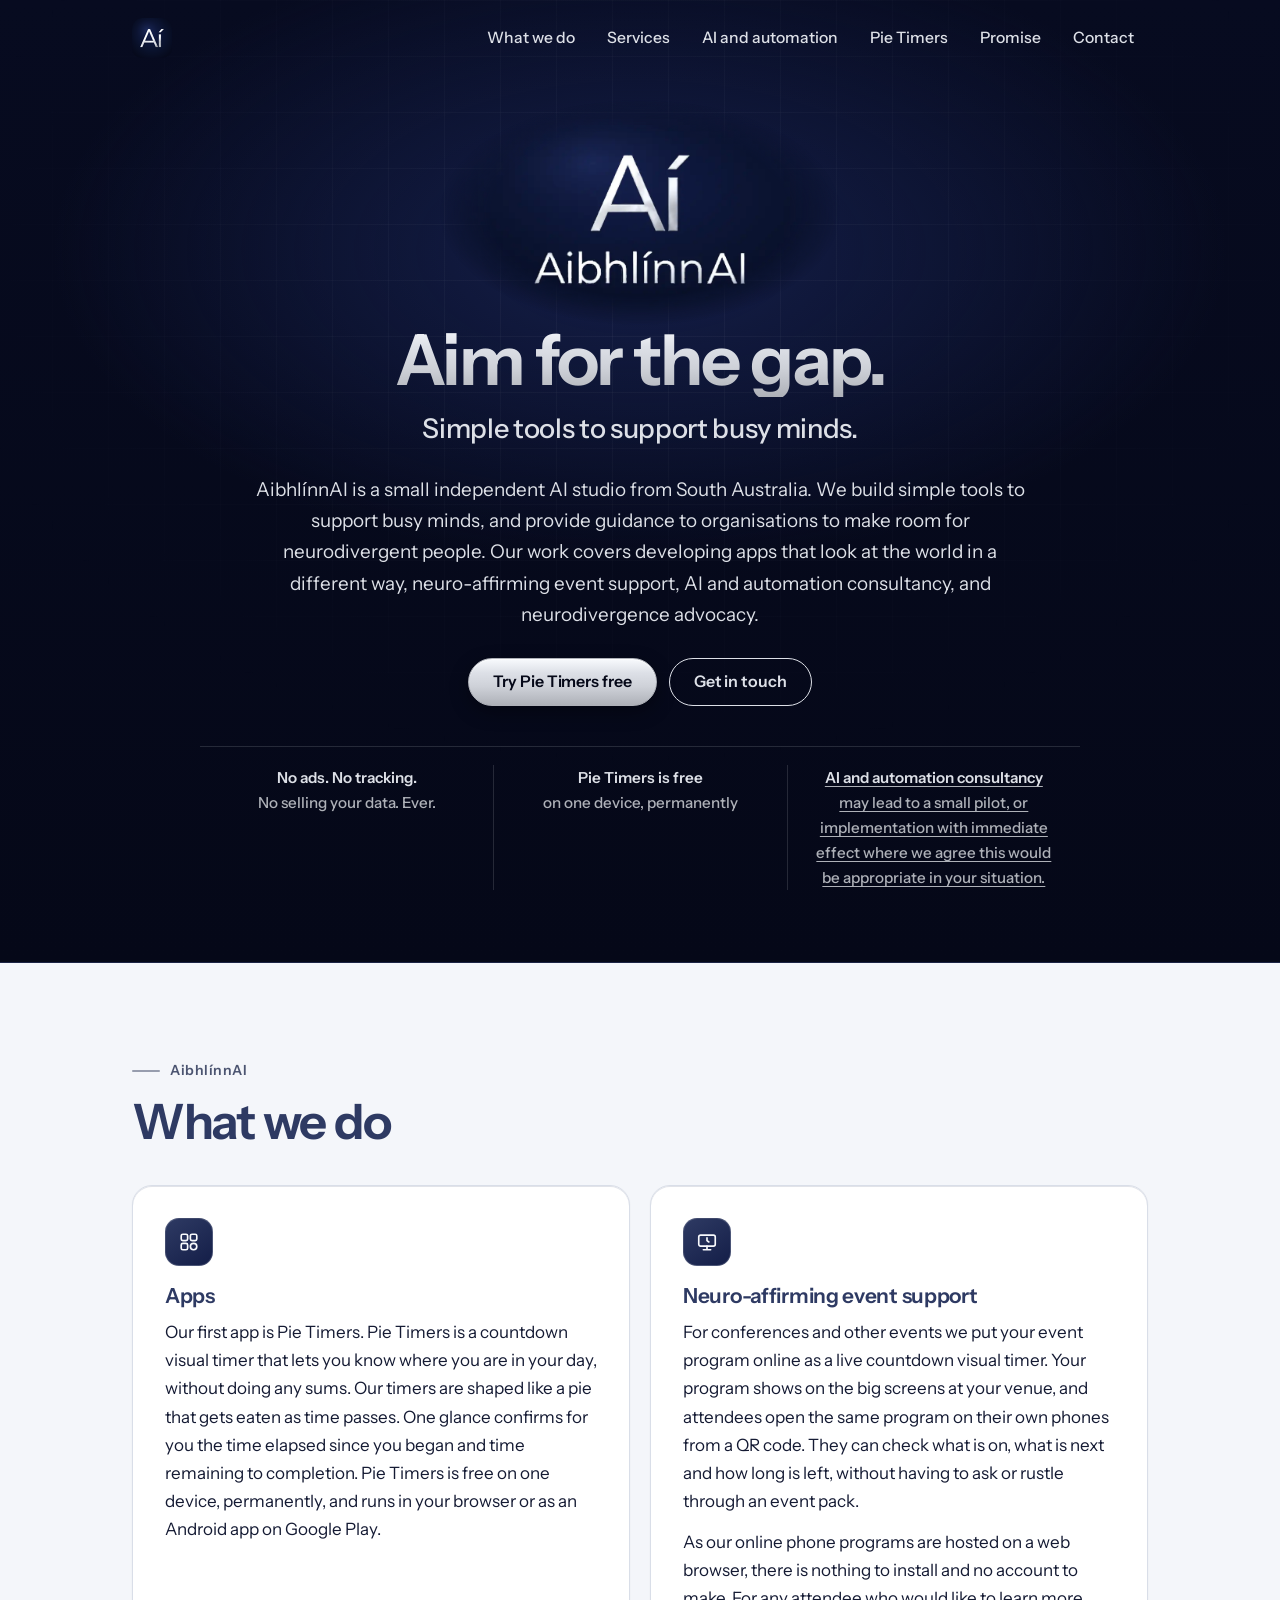
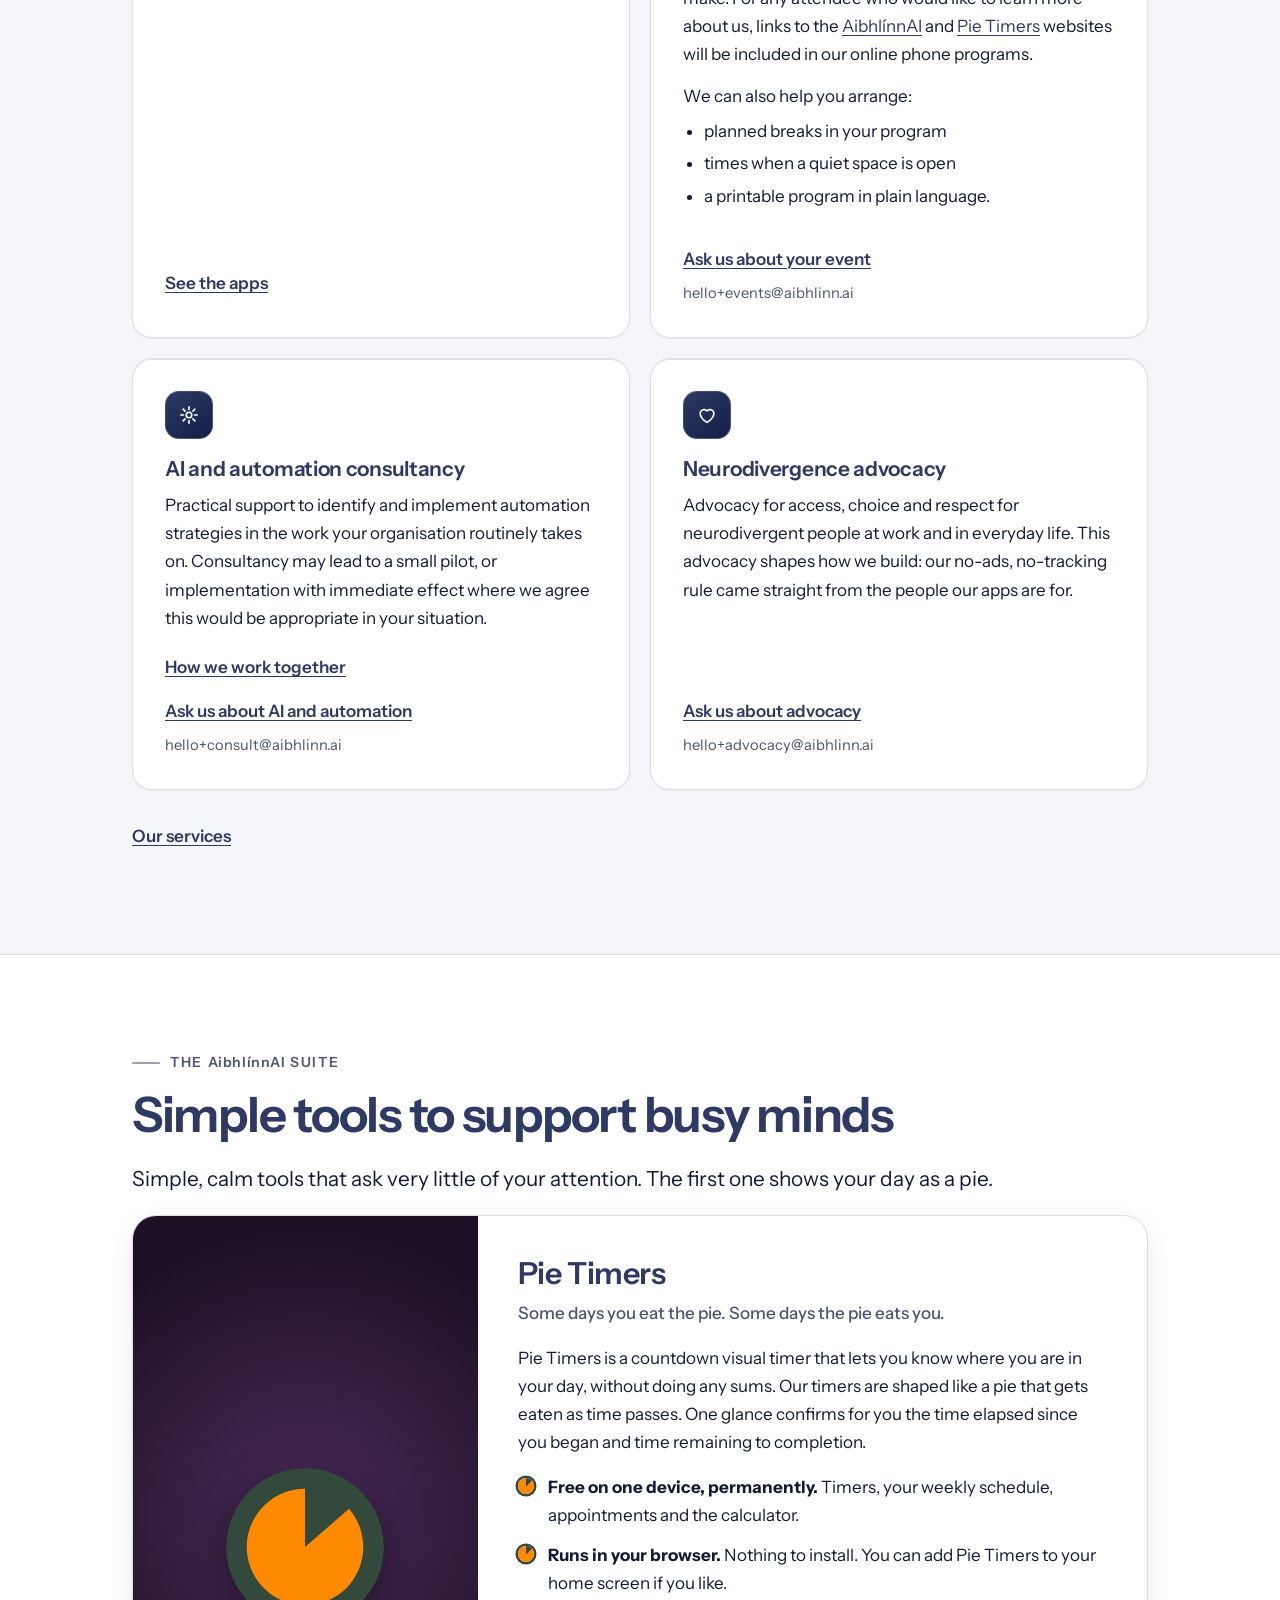
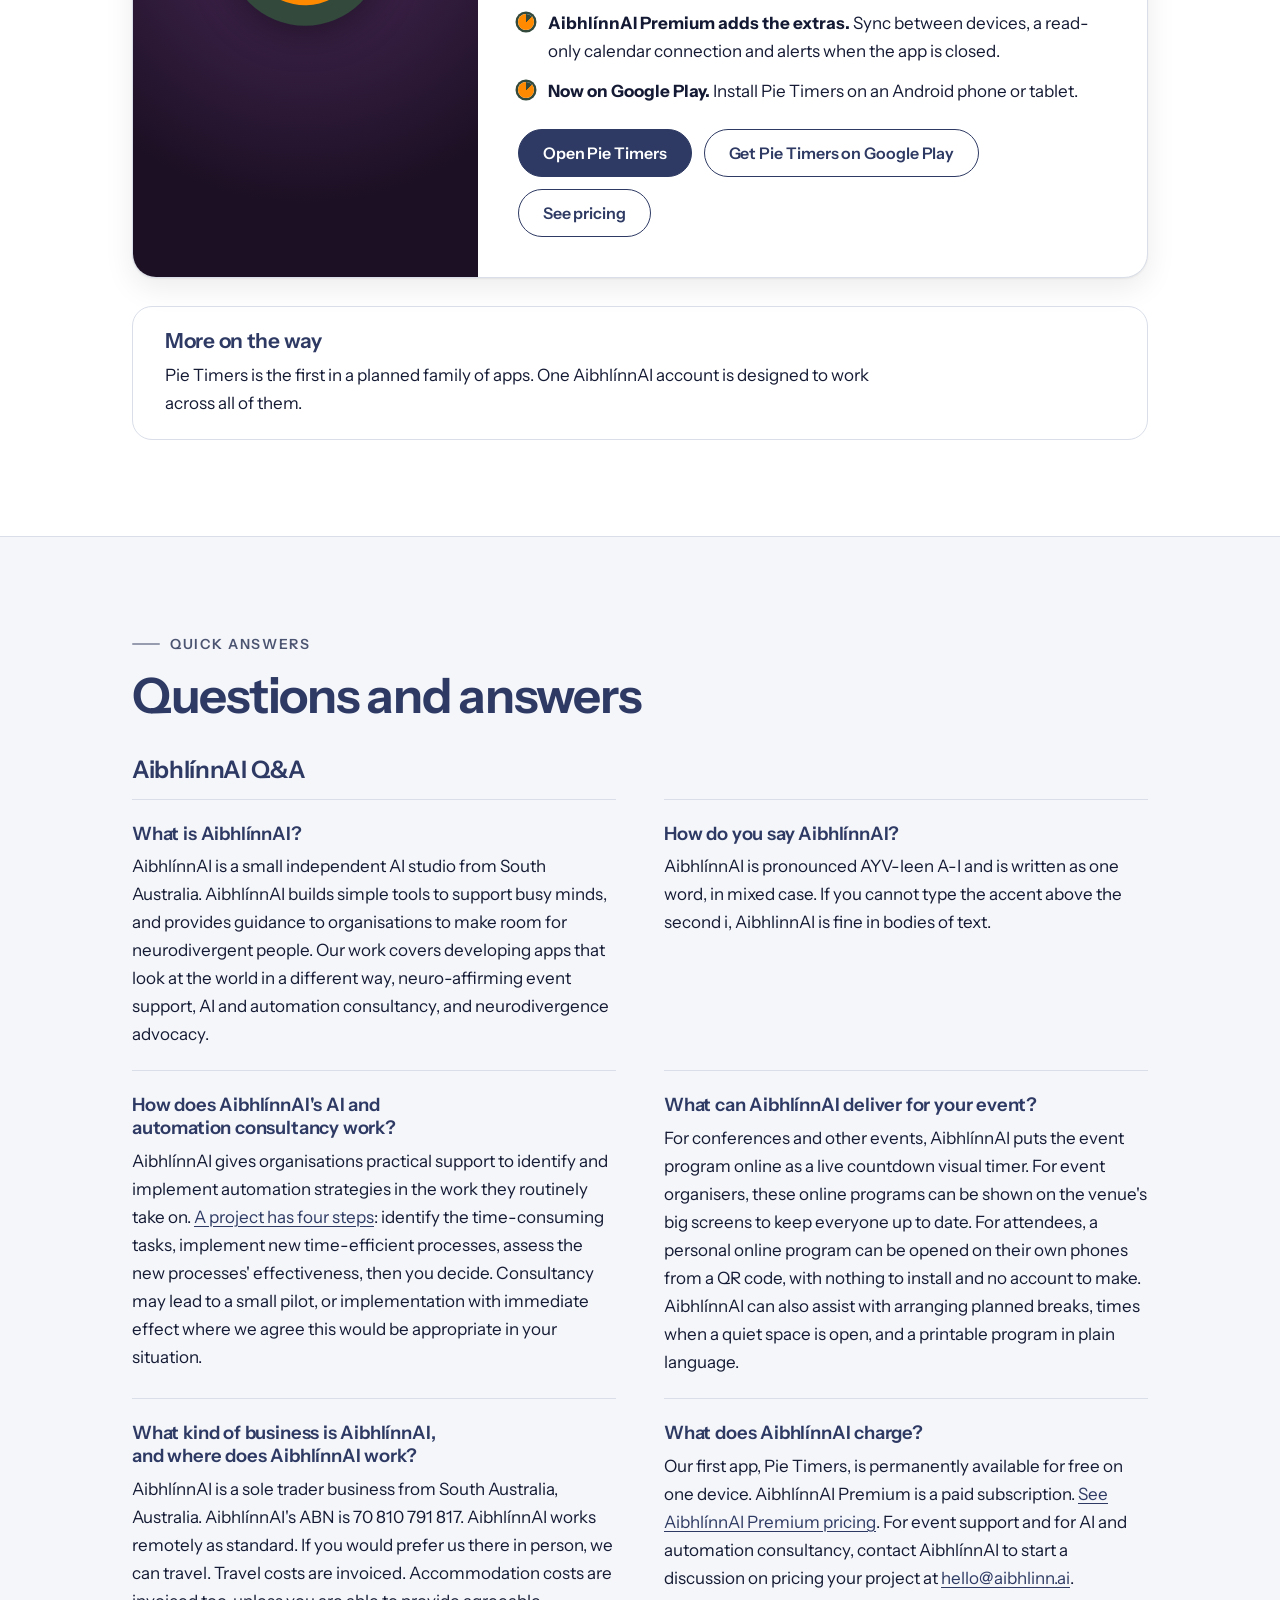
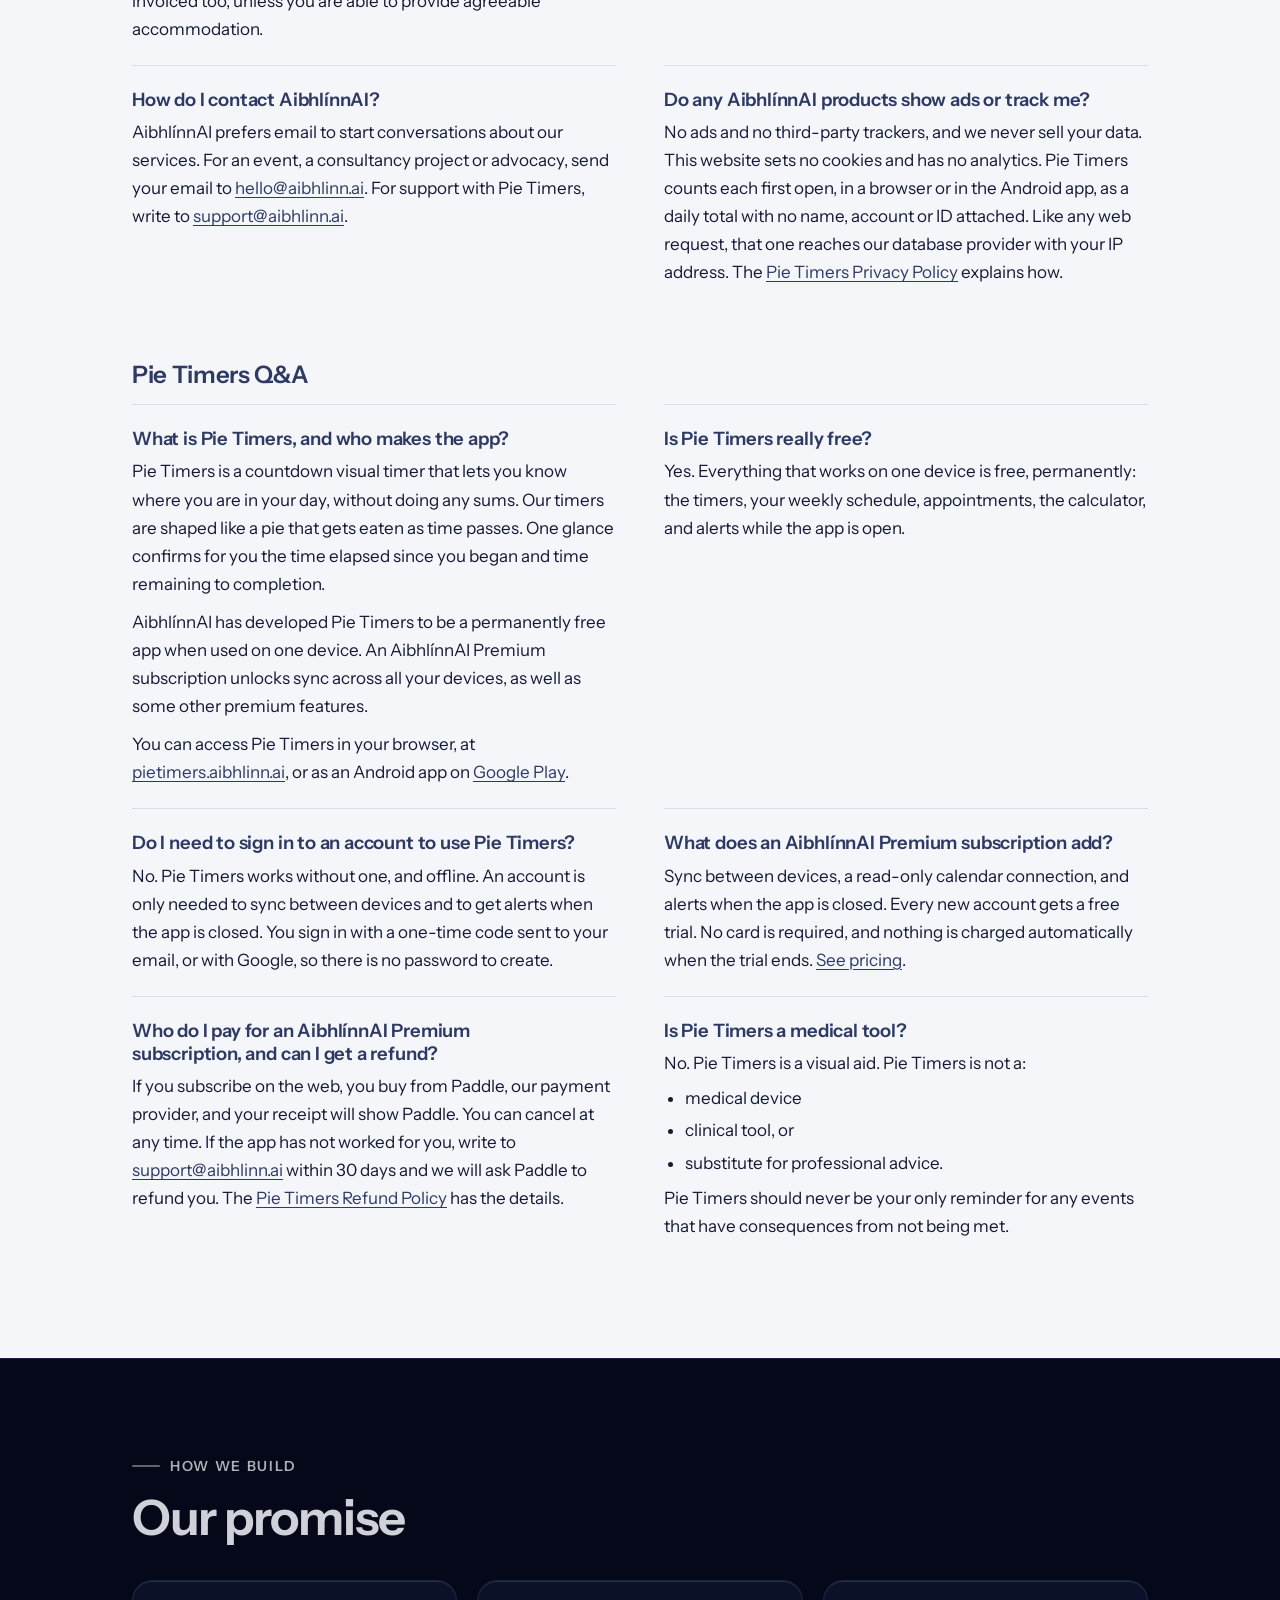
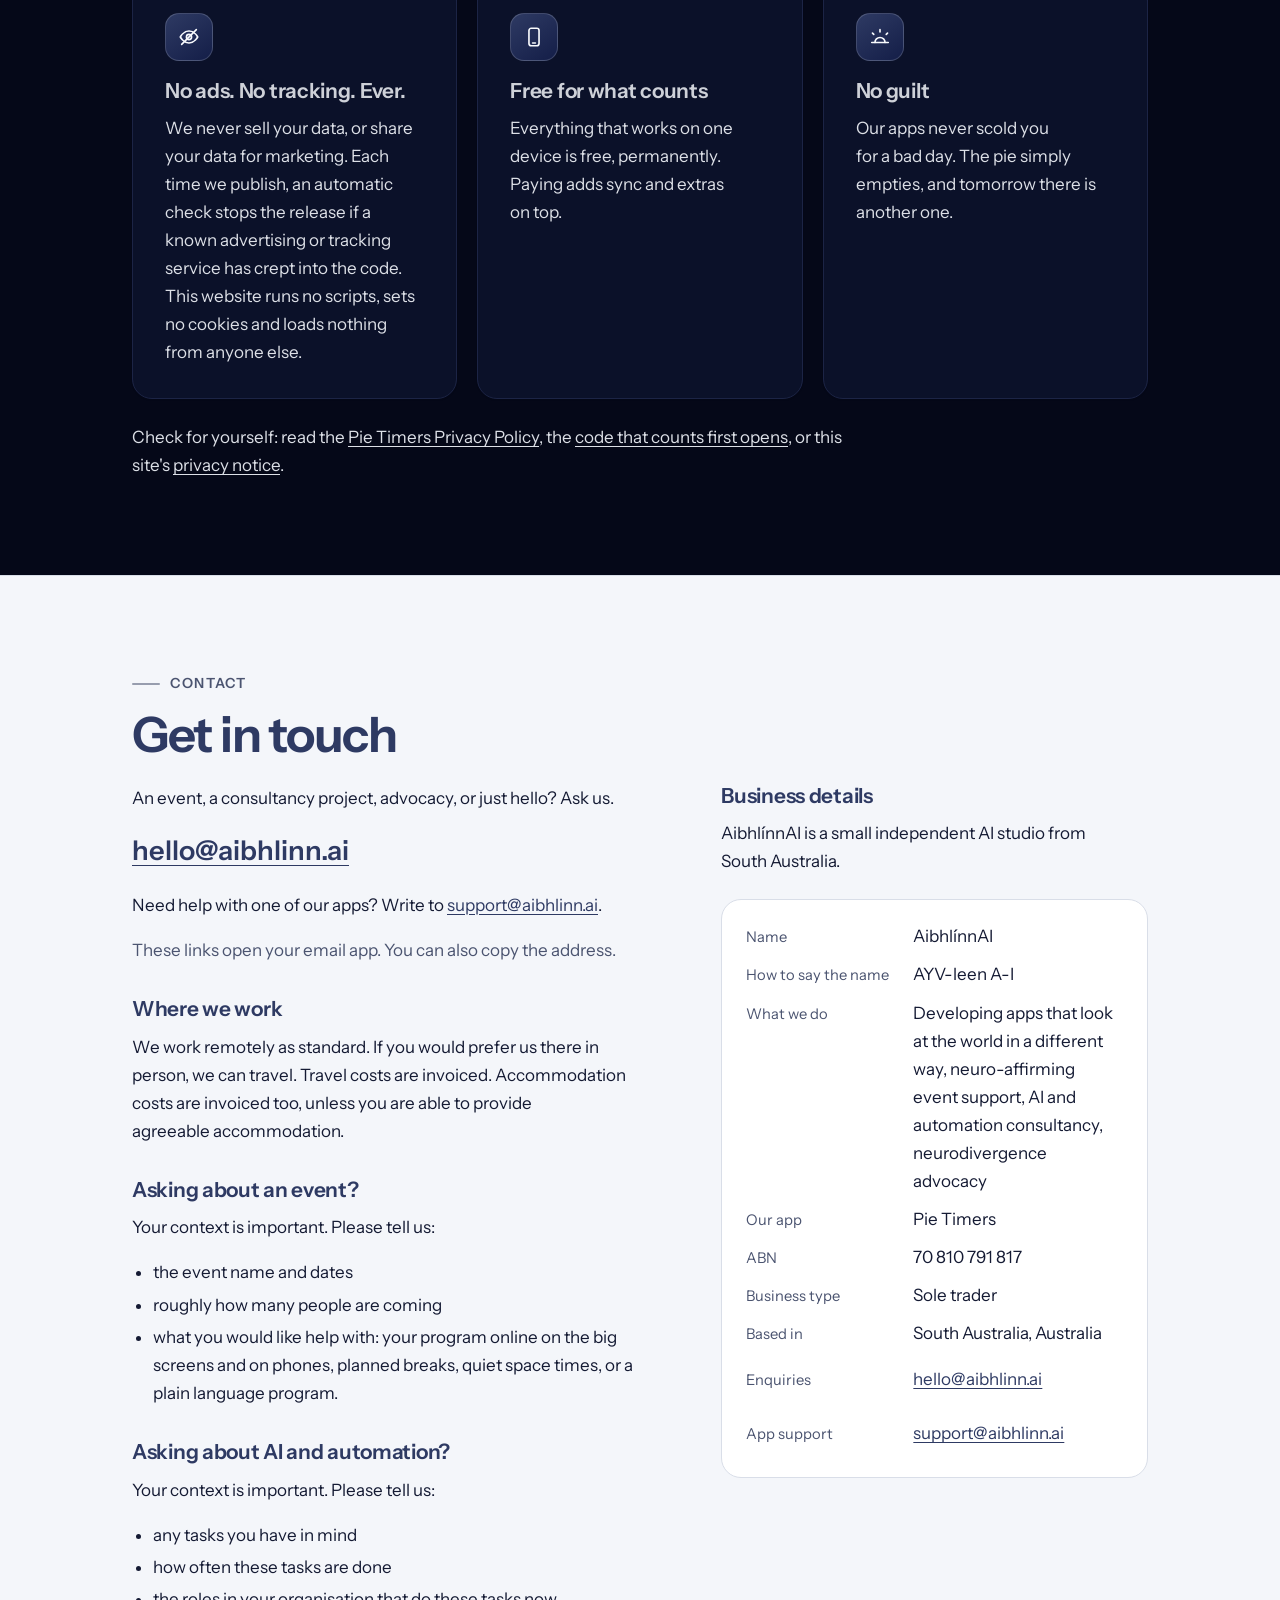
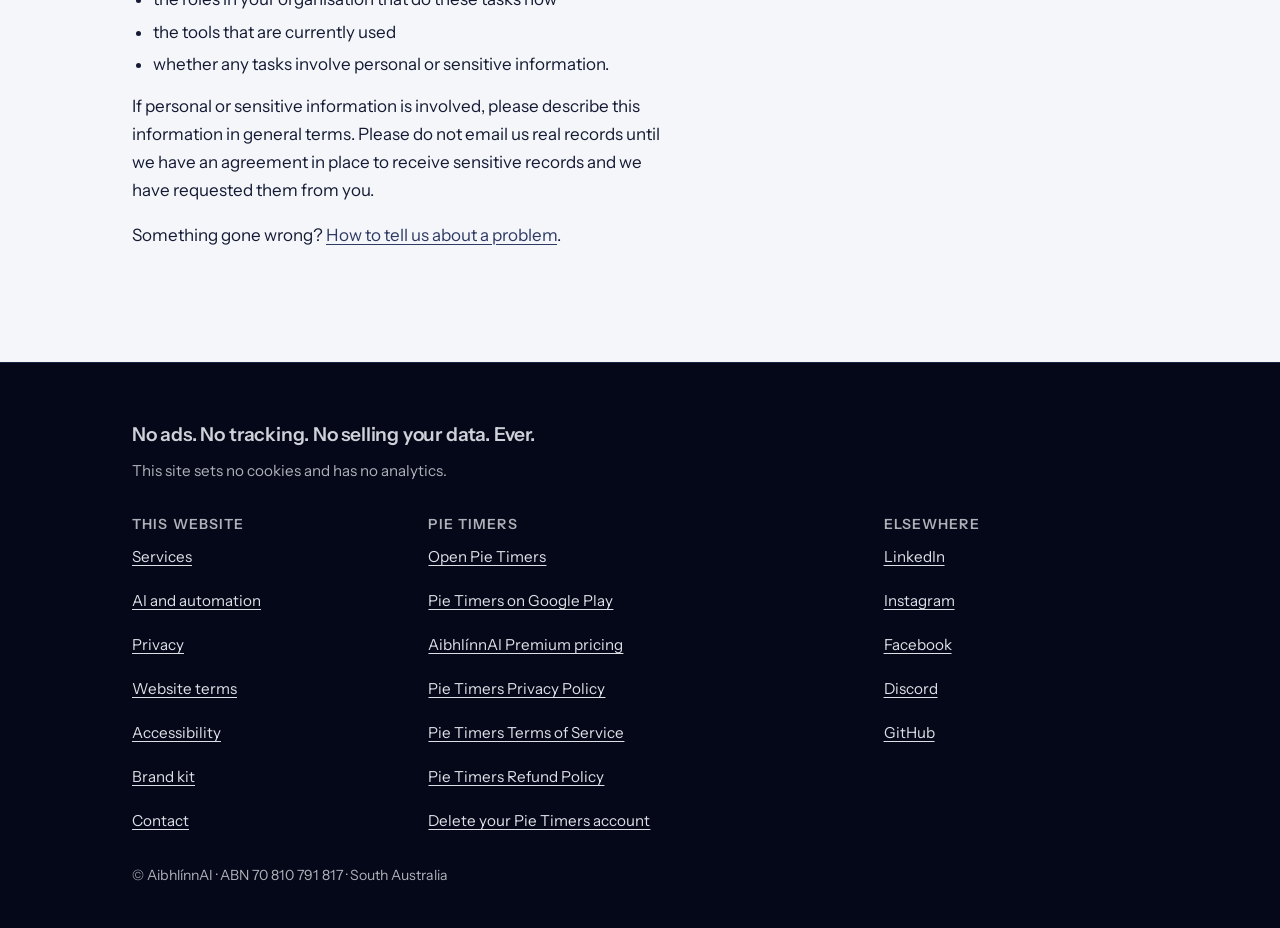
==== index.html @ 2417cb6e "Add the AI and automation page, with "Agents in our practice" The owner approved the wording and the" ====
<!DOCTYPE html>
<html lang="en-AU">
<head>
<meta charset="utf-8">
<meta name="viewport" content="width=device-width, initial-scale=1, viewport-fit=cover">
<meta http-equiv="Content-Security-Policy" content="default-src 'none'; style-src 'self'; img-src 'self'; font-src 'self'; base-uri 'none'; form-action 'none'">
<meta name="referrer" content="no-referrer">
<meta name="format-detection" content="telephone=no">
<title>AibhlínnAI | Aim for the gap</title>
<meta name="description" content="AibhlínnAI is a small independent AI studio from South Australia. We build simple tools to support busy minds, and provide guidance to organisations to make room for neurodivergent people. Makers of Pie Timers.">
<link rel="canonical" href="https://aibhlinn.ai/">
<meta name="theme-color" content="#050818">
<meta name="color-scheme" content="light dark">
<link rel="icon" href="favicon.ico" sizes="16x16 32x32 48x48">
<link rel="icon" type="image/png" sizes="80x80" href="aibhlinn-mark-80.png">
<link rel="apple-touch-icon" href="apple-touch-icon.png">
<link rel="preload" href="fonts/instrument-sans-latin.woff2" as="font" type="font/woff2" crossorigin>
<link rel="stylesheet" href="site.css">

<!-- Link previews (WhatsApp, LinkedIn, Discord, Teams). The image and the
     URL must be absolute, so these assume the site is live at aibhlinn.ai. -->
<meta property="og:type" content="website">
<meta property="og:site_name" content="AibhlínnAI">
<meta property="og:title" content="AibhlínnAI | Aim for the gap">
<meta property="og:description" content="AibhlínnAI is a small independent AI studio from South Australia. We build simple tools to support busy minds, and provide guidance to organisations to make room for neurodivergent people.">
<meta property="og:url" content="https://aibhlinn.ai/">
<meta property="og:image" content="https://aibhlinn.ai/og-image.jpg">
<meta property="og:image:width" content="1200">
<meta property="og:image:height" content="630">
<meta property="og:image:type" content="image/jpeg">
<meta property="og:image:alt" content="The AibhlínnAI logo: a silver Aí monogram above the name, on deep navy.">
<meta property="og:locale" content="en_AU">
<meta name="twitter:card" content="summary_large_image">
<meta name="twitter:image:alt" content="The AibhlínnAI logo: a silver Aí monogram above the name, on deep navy.">

<!-- Data for search engines, not a script: nothing here runs. The
     alternate spelling is how most people will type the name.
     Pie Timers has no offers, price or rating fields on purpose. Do not
     add a price of 0 to quieten a rich-results warning. -->
<script type="application/ld+json">
{
  "@context": "https://schema.org",
  "@graph": [
    {
      "@type": "Organization",
      "@id": "https://aibhlinn.ai/#organisation",
      "name": "AibhlínnAI",
      "alternateName": "AibhlinnAI",
      "url": "https://aibhlinn.ai/",
      "slogan": "Aim for the gap. Simple tools to support busy minds.",
      "description": "AibhlínnAI is a small independent AI studio from South Australia. We build simple tools to support busy minds, and provide guidance to organisations to make room for neurodivergent people.",
      "image": "https://aibhlinn.ai/og-image.jpg",
      "logo": {
        "@type": "ImageObject",
        "url": "https://aibhlinn.ai/aibhlinn-mark-512.png",
        "width": 512,
        "height": 512
      },
      "email": "hello@aibhlinn.ai",
      "contactPoint": [
        {
          "@type": "ContactPoint",
          "contactType": "customer support",
          "email": "support@aibhlinn.ai"
        },
        {
          "@type": "ContactPoint",
          "contactType": "general enquiries",
          "email": "hello@aibhlinn.ai"
        }
      ],
      "taxID": "70 810 791 817",
      "identifier": {
        "@type": "PropertyValue",
        "propertyID": "ABN",
        "value": "70 810 791 817"
      },
      "address": {
        "@type": "PostalAddress",
        "addressRegion": "SA",
        "addressCountry": "AU"
      },
      "sameAs": [
        "https://www.linkedin.com/company/aibhlinnai/",
        "https://www.instagram.com/aibhlinnai/",
        "https://www.facebook.com/profile.php?id=61594621506691",
        "https://discord.gg/QBrc9UkZpZ",
        "https://github.com/AibhlinnAI"
      ],
      "knowsAbout": [
        "Countdown visual timers",
        "AibhlínnAI Premium",
        "App Suite",
        "Neurodivergence",
        "AI",
        "Automation"
      ]
    },
    {
      "@type": "WebSite",
      "@id": "https://aibhlinn.ai/#website",
      "url": "https://aibhlinn.ai/",
      "name": "AibhlínnAI",
      "alternateName": "AibhlinnAI",
      "inLanguage": "en-AU",
      "publisher": {
        "@id": "https://aibhlinn.ai/#organisation"
      }
    },
    {
      "@type": [
        "WebPage",
        "FAQPage"
      ],
      "@id": "https://aibhlinn.ai/#webpage",
      "url": "https://aibhlinn.ai/",
      "name": "AibhlínnAI | Aim for the gap",
      "description": "AibhlínnAI is a small independent AI studio from South Australia. We build simple tools to support busy minds, and provide guidance to organisations to make room for neurodivergent people. Makers of Pie Timers.",
      "inLanguage": "en-AU",
      "isPartOf": {
        "@id": "https://aibhlinn.ai/#website"
      },
      "about": {
        "@id": "https://aibhlinn.ai/#organisation"
      },
      "mainEntity": [
        {
          "@type": "Question",
          "name": "What is AibhlínnAI?",
          "acceptedAnswer": {
            "@type": "Answer",
            "text": "AibhlínnAI is a small independent AI studio from South Australia. AibhlínnAI builds simple tools to support busy minds, and provides guidance to organisations to make room for neurodivergent people. Our work covers developing apps that look at the world in a different way, neuro-affirming event support, AI and automation consultancy, and neurodivergence advocacy."
          }
        },
        {
          "@type": "Question",
          "name": "How do you say AibhlínnAI?",
          "acceptedAnswer": {
            "@type": "Answer",
            "text": "AibhlínnAI is pronounced AYV-leen A-I and is written as one word, in mixed case. If you cannot type the accent above the second i, AibhlinnAI is fine in bodies of text."
          }
        },
        {
          "@type": "Question",
          "name": "How does AibhlínnAI's AI and automation consultancy work?",
          "acceptedAnswer": {
            "@type": "Answer",
            "text": "AibhlínnAI gives organisations practical support to identify and implement automation strategies in the work they routinely take on. A project has four steps: identify the time-consuming tasks, implement new time-efficient processes, assess the new processes' effectiveness, then you decide. Consultancy may lead to a small pilot, or implementation with immediate effect where we agree this would be appropriate in your situation."
          }
        },
        {
          "@type": "Question",
          "name": "What can AibhlínnAI deliver for your event?",
          "acceptedAnswer": {
            "@type": "Answer",
            "text": "For conferences and other events, AibhlínnAI puts the event program online as a live countdown visual timer. For event organisers, these online programs can be shown on the venue's big screens to keep everyone up to date. For attendees, a personal online program can be opened on their own phones from a QR code, with nothing to install and no account to make. AibhlínnAI can also assist with arranging planned breaks, times when a quiet space is open, and a printable program in plain language."
          }
        },
        {
          "@type": "Question",
          "name": "What kind of business is AibhlínnAI, and where does AibhlínnAI work?",
          "acceptedAnswer": {
            "@type": "Answer",
            "text": "AibhlínnAI is a sole trader business from South Australia, Australia. AibhlínnAI's ABN is 70 810 791 817. AibhlínnAI works remotely as standard. If you would prefer us there in person, we can travel. Travel costs are invoiced. Accommodation costs are invoiced too, unless you are able to provide agreeable accommodation."
          }
        },
        {
          "@type": "Question",
          "name": "What does AibhlínnAI charge?",
          "acceptedAnswer": {
            "@type": "Answer",
            "text": "Our first app, Pie Timers, is permanently available for free on one device. AibhlínnAI Premium is a paid subscription. See AibhlínnAI Premium pricing. For event support and for AI and automation consultancy, contact AibhlínnAI to start a discussion on pricing your project at hello@aibhlinn.ai."
          }
        },
        {
          "@type": "Question",
          "name": "How do I contact AibhlínnAI?",
          "acceptedAnswer": {
            "@type": "Answer",
            "text": "AibhlínnAI prefers email to start conversations about our services. For an event, a consultancy project or advocacy, send your email to hello@aibhlinn.ai. For support with Pie Timers, write to support@aibhlinn.ai."
          }
        },
        {
          "@type": "Question",
          "name": "Do any AibhlínnAI products show ads or track me?",
          "acceptedAnswer": {
            "@type": "Answer",
            "text": "No ads and no third-party trackers, and we never sell your data. This website sets no cookies and has no analytics. Pie Timers counts each first open, in a browser or in the Android app, as a daily total with no name, account or ID attached. Like any web request, that one reaches our database provider with your IP address. The Pie Timers Privacy Policy explains how."
          }
        },
        {
          "@type": "Question",
          "name": "What is Pie Timers, and who makes the app?",
          "acceptedAnswer": {
            "@type": "Answer",
            "text": "Pie Timers is a countdown visual timer that lets you know where you are in your day, without doing any sums. Our timers are shaped like a pie that gets eaten as time passes. One glance confirms for you the time elapsed since you began and time remaining to completion. AibhlínnAI has developed Pie Timers to be a permanently free app when used on one device. An AibhlínnAI Premium subscription unlocks sync across all your devices, as well as some other premium features. You can access Pie Timers in your browser, at pietimers.aibhlinn.ai, or as an Android app on Google Play."
          }
        },
        {
          "@type": "Question",
          "name": "Is Pie Timers really free?",
          "acceptedAnswer": {
            "@type": "Answer",
            "text": "Yes. Everything that works on one device is free, permanently: the timers, your weekly schedule, appointments, the calculator, and alerts while the app is open."
          }
        },
        {
          "@type": "Question",
          "name": "Do I need to sign in to an account to use Pie Timers?",
          "acceptedAnswer": {
            "@type": "Answer",
            "text": "No. Pie Timers works without one, and offline. An account is only needed to sync between devices and to get alerts when the app is closed. You sign in with a one-time code sent to your email, or with Google, so there is no password to create."
          }
        },
        {
          "@type": "Question",
          "name": "What does an AibhlínnAI Premium subscription add?",
          "acceptedAnswer": {
            "@type": "Answer",
            "text": "Sync between devices, a read-only calendar connection, and alerts when the app is closed. Every new account gets a free trial. No card is required, and nothing is charged automatically when the trial ends. See pricing."
          }
        },
        {
          "@type": "Question",
          "name": "Who do I pay for an AibhlínnAI Premium subscription, and can I get a refund?",
          "acceptedAnswer": {
            "@type": "Answer",
            "text": "If you subscribe on the web, you buy from Paddle, our payment provider, and your receipt will show Paddle. You can cancel at any time. If the app has not worked for you, write to support@aibhlinn.ai within 30 days and we will ask Paddle to refund you. The Pie Timers Refund Policy has the details."
          }
        },
        {
          "@type": "Question",
          "name": "Is Pie Timers a medical tool?",
          "acceptedAnswer": {
            "@type": "Answer",
            "text": "No. Pie Timers is a visual aid. Pie Timers is not a: medical device clinical tool, or substitute for professional advice. Pie Timers should never be your only reminder for any events that have consequences from not being met."
          }
        }
      ]
    },
    {
      "@type": "SoftwareApplication",
      "@id": "https://pietimers.aibhlinn.ai/#app",
      "name": "Pie Timers",
      "description": "Pie Timers is a countdown visual timer that lets you know where you are in your day, without doing any sums. Our timers are shaped like a pie that gets eaten as time passes. One glance confirms for you the time elapsed since you began and time remaining to completion.",
      "url": "https://pietimers.aibhlinn.ai/",
      "operatingSystem": "Android, Web browser",
      "installUrl": "https://play.google.com/store/apps/details?id=ai.aibhlinn.pietimers",
      "publisher": {
        "@id": "https://aibhlinn.ai/#organisation"
      },
      "creator": {
        "@id": "https://aibhlinn.ai/#organisation"
      }
    }
  ]
}
</script>
</head>
<body>
<a class="skip" href="#main">Skip to content</a>

<header class="hero">
  <nav class="bar wrap" aria-label="Main">
    <a class="brand" href="./" aria-label="AibhlínnAI home">
      <img src="aibhlinn-mark-80.png" width="40" height="40" alt="">
    </a>
    <ul class="nav-links">
      <li><a href="#what-we-do">What we do</a></li>
      <li><a href="services.html">Services</a></li>
      <li><a href="ai-automation.html">AI and automation</a></li>
      <li><a href="#pie-timers">Pie Timers</a></li>
      <li><a href="#promise">Promise</a></li>
      <li><a href="#contact">Contact</a></li>
    </ul>
  </nav>

  <div class="hero-body wrap">
    <h1 class="hero-logo">
      <picture>
        <source srcset="logo.webp" type="image/webp">
        <img src="logo.jpg" width="1024" height="576" alt="AibhlínnAI" fetchpriority="high">
      </picture>
    </h1>
    <p class="tagline">Aim for the gap.</p>
    <p class="tagline-sub">Simple tools to support busy minds.</p>
    <p class="lede">AibhlínnAI is a small independent AI studio from South
    Australia. We build simple tools to support busy minds, and provide guidance to organisations to make room for neurodivergent people.
    Our work covers developing apps that look at the world in a different way,
    <span class="nb">neuro-affirming</span> event support, AI and automation
    consultancy, and neurodivergence advocacy.</p>
    <div class="actions">
      <a class="btn btn-metal" href="https://pietimers.aibhlinn.ai/">Try Pie Timers free</a>
      <a class="btn btn-ghost" href="#contact">Get in touch</a>
    </div>
  </div>

  <!-- Three facts, each already said further down this page. -->
  <div class="wrap">
    <ul class="hero-facts" role="list">
      <li><strong>No ads. No tracking.</strong> No selling your data. Ever.</li>
      <li><strong>Pie Timers is free</strong> on one device, permanently</li>
      <li><a href="ai-automation.html"><strong>AI and automation consultancy</strong> may lead to a small pilot, or implementation with immediate effect where we agree this would be appropriate in your situation.</a></li>
    </ul>
  </div>
</header>

<main id="main" tabindex="-1">

  <!-- The four functional areas of AibhlínnAI. "Simple tools to support
       busy minds" belongs to the app suite only, never to the company. -->
  <section class="section" id="what-we-do" aria-labelledby="wwd-title">
    <div class="wrap">
      <p class="eyebrow"><span class="name">AibhlínnAI</span></p>
      <h2 id="wwd-title">What we do</h2>
      <div class="grid grid--four">
        <div class="card">
          <div class="icon" aria-hidden="true"><svg viewBox="0 0 24 24" fill="none" stroke="currentColor" stroke-width="1.8" stroke-linecap="round" stroke-linejoin="round"><rect x="3.5" y="3.5" width="7" height="7" rx="1.8"/><rect x="13.5" y="3.5" width="7" height="7" rx="1.8"/><rect x="3.5" y="13.5" width="7" height="7" rx="1.8"/><circle cx="17" cy="17" r="3.5"/></svg></div>
          <h3>Apps</h3>
          <p>Our first app is Pie Timers. Pie Timers is a countdown visual timer that lets you know where you are in your day, without doing any sums. Our timers are shaped like a pie that gets eaten as time passes. One glance confirms for you the time elapsed since you began and time remaining to completion. Pie Timers is
          free on one device, permanently, and runs in your browser or as
          an Android app on Google Play.</p>
          <p class="card-link"><a href="#apps">See the apps</a></p>
        </div>
        <div class="card">
          <div class="icon" aria-hidden="true"><svg viewBox="0 0 24 24" fill="none" stroke="currentColor" stroke-width="1.8" stroke-linecap="round" stroke-linejoin="round"><rect x="3" y="4.5" width="18" height="12" rx="2"/><path d="M8 20.5h8M12 16.5v4"/><path d="M12 7.5v3l2 1.5"/></svg></div>
          <h3>Neuro-affirming event support</h3>
          <p>For conferences and other events we put your event program online as a live countdown visual timer. Your program shows on the big screens at your venue, and attendees open the same program on their own phones from a QR code. They can check what is on, what is next and how long is left, without having to ask or rustle through an event pack.</p>
          <p>As our online phone programs are hosted on a web browser, there is nothing to install and no account to make. For any attendee who would like to learn more about us, links to the <a href="https://aibhlinn.ai/">AibhlínnAI</a> and <a href="https://pietimers.aibhlinn.ai/">Pie Timers</a> websites will be included in our online phone programs.</p>
          <p>We can also help you arrange:</p>
          <ul class="card-list">
            <li>planned breaks in your program</li>
            <li>times when a quiet space is open</li>
            <li>a printable program in plain language.</li>
          </ul>
          <p class="card-link"><a href="mailto:hello+events@aibhlinn.ai?subject=Neuro-affirming%20event%20support">Ask us about your event</a><span class="addr">hello+events@aibhlinn.ai</span></p>
        </div>
        <div class="card">
          <div class="icon" aria-hidden="true"><svg viewBox="0 0 24 24" fill="none" stroke="currentColor" stroke-width="1.8" stroke-linecap="round" stroke-linejoin="round"><path d="M12 3v3M12 18v3M3 12h3M18 12h3M5.6 5.6l2.1 2.1M16.3 16.3l2.1 2.1M5.6 18.4l2.1-2.1M16.3 7.7l2.1-2.1"/><circle cx="12" cy="12" r="3"/></svg></div>
          <h3>AI and automation consultancy</h3>
          <p>Practical support to identify and implement automation strategies in the work your organisation routinely takes on. Consultancy may lead to a small pilot, or implementation with immediate effect where we agree this would be appropriate in your situation.</p>
          <p class="card-link"><a href="ai-automation.html">How we work together</a></p>
          <p class="card-link card-link--second"><a href="mailto:hello+consult@aibhlinn.ai?subject=AI%20and%20automation">Ask us about AI and automation</a><span class="addr">hello+consult@aibhlinn.ai</span></p>
        </div>
        <div class="card">
          <div class="icon" aria-hidden="true"><svg viewBox="0 0 24 24" fill="none" stroke="currentColor" stroke-width="1.8" stroke-linecap="round" stroke-linejoin="round"><path d="M12 20s-7.5-4.6-7.5-10A4.3 4.3 0 0 1 12 7.6 4.3 4.3 0 0 1 19.5 10c0 5.4-7.5 10-7.5 10z"/></svg></div>
          <h3>Neurodivergence advocacy</h3>
          <p>Advocacy for access, choice and respect for neurodivergent
          people at work and in everyday life. This advocacy
          shapes how we build: our
          no-ads, no-tracking rule came straight from the people our apps
          are for.</p>
          <p class="card-link"><a href="mailto:hello+advocacy@aibhlinn.ai?subject=Neurodivergence%20advocacy">Ask us about advocacy</a><span class="addr">hello+advocacy@aibhlinn.ai</span></p>
        </div>
      </div>
      <p class="more"><a href="services.html">Our services</a></p>
    </div>
  </section>

  <!-- Deliberately no prices and no dates. Both already live in several
       places that must move together (see CLAUDE.md), and this page is
       not one of them. Link to pricing.html instead of quoting it. -->
  <section class="section section--alt" id="apps" aria-labelledby="apps-title">
    <div class="wrap">
      <p class="eyebrow">The <span class="name">AibhlínnAI</span> suite</p>
      <h2 id="apps-title">Simple tools to support busy minds</h2>
      <p class="intro">Simple, calm tools that ask very little of your
      attention. The first one shows your day as a pie.</p>

      <article class="app-card" id="pie-timers" aria-labelledby="pt-title">
        <div class="app-tile" aria-hidden="true">
          <!-- The app's own mark, from app/index.html. -->
          <svg viewBox="0 0 32 32">
            <circle cx="16" cy="16" r="15" fill="#32493C"/>
            <path d="M16 16 24.39 8.73A11.1 11.1 0 1 1 16 4.9z" fill="#FF8A00"/>
          </svg>
        </div>
        <div class="app-body">
          <h3 id="pt-title">Pie Timers</h3>
          <p class="app-tagline">Some days you eat the pie. Some days the pie eats you.</p>
          <p>Pie Timers is a countdown visual timer that lets you know where you are in your day, without doing any sums. Our timers are shaped like a pie that gets eaten as time passes. One glance confirms for you the time elapsed since you began and time remaining to completion.</p>
          <ul class="ticks">
            <li><strong>Free on one device, permanently.</strong> Timers, your
            weekly schedule, appointments and the calculator.</li>
            <li><strong>Runs in your browser.</strong> Nothing to install. You
            can add Pie Timers to your home screen if you like.</li>
            <li><strong>AibhlínnAI Premium adds the extras.</strong> Sync between
            devices, a read-only calendar connection and alerts when the app is
            closed.</li>
            <li><strong>Now on Google Play.</strong> Install Pie Timers on an
            Android phone or tablet.</li>
          </ul>
          <div class="actions">
            <a class="btn btn-primary" href="https://pietimers.aibhlinn.ai/">Open Pie Timers</a>
            <a class="btn btn-ghost" href="https://play.google.com/store/apps/details?id=ai.aibhlinn.pietimers">Get Pie Timers on Google Play</a>
            <a class="btn btn-ghost" href="https://pietimers.aibhlinn.ai/pricing.html">See pricing</a>
          </div>
        </div>
      </article>

      <div class="next">
        <h3>More on the way</h3>
        <p>Pie Timers is the first in a planned family of apps. One AibhlínnAI
        account is designed to work across all of them.</p>
      </div>
    </div>
  </section>

  <section class="section" id="questions" aria-labelledby="q-title">
    <div class="wrap">
      <p class="eyebrow">Quick answers</p>
      <h2 id="q-title">Questions and answers</h2>
<!-- Short answers about AibhlínnAI and Pie Timers. Each one names
           AibhlínnAI or Pie Timers in full and can be read alone, because
           search and answer engines quote single sentences. Every fact here
           is said elsewhere on this site: change them together. The FAQPage
           data in the head repeats every question and answer on this page,
           word for word, and the deploy guard checks that. The Pie Timers
           answers restate the published Pie Timers terms and privacy
           policy. No price, no trial length and no date here. -->
      <h3 class="faq-group" id="answers">AibhlínnAI Q&amp;A</h3>
      <div class="faq">
        <div class="faq-item">
          <h4>What is AibhlínnAI?</h4>
          <p>AibhlínnAI is a small independent AI studio from South Australia. AibhlínnAI builds simple tools to support busy minds, and provides guidance to organisations to make room for neurodivergent people. Our work covers developing apps that look at the world in a different way, neuro-affirming event support, AI and automation consultancy, and neurodivergence advocacy.</p>
        </div>
        <div class="faq-item">
          <h4>How do you say AibhlínnAI?</h4>
          <p>AibhlínnAI is pronounced AYV-leen A-I and is written as one word, in mixed case. If you cannot type the accent above the second i, AibhlinnAI is fine in bodies of text.</p>
        </div>
        <div class="faq-item">
          <h4>How does AibhlínnAI's AI and automation consultancy work?</h4>
          <p>AibhlínnAI gives organisations practical support to identify and implement automation strategies in the work they routinely take on. <a href="ai-automation.html">A project has four steps</a>: identify the time-consuming tasks, implement new time-efficient processes, assess the new processes' effectiveness, then you decide. Consultancy may lead to a small pilot, or implementation with immediate effect where we agree this would be appropriate in your situation.</p>
        </div>
        <div class="faq-item">
          <h4>What can AibhlínnAI deliver for your event?</h4>
          <p>For conferences and other events, AibhlínnAI puts the event program online as a live countdown visual timer. For event organisers, these online programs can be shown on the venue's big screens to keep everyone up to date. For attendees, a personal online program can be opened on their own phones from a QR code, with nothing to install and no account to make. AibhlínnAI can also assist with arranging planned breaks, times when a quiet space is open, and a printable program in plain language.</p>
        </div>
        <div class="faq-item">
          <h4>What kind of business is AibhlínnAI, and where does AibhlínnAI work?</h4>
          <p>AibhlínnAI is a sole trader business from South Australia, Australia. AibhlínnAI's ABN is 70&nbsp;810&nbsp;791&nbsp;817. AibhlínnAI works remotely as standard. If you would prefer us there in person, we can travel. Travel costs are invoiced. Accommodation costs are invoiced too, unless you are able to provide agreeable accommodation.</p>
        </div>
        <div class="faq-item">
          <h4>What does AibhlínnAI charge?</h4>
          <p>Our first app, Pie Timers, is permanently available for free on one device. AibhlínnAI Premium is a paid subscription. <a href="https://pietimers.aibhlinn.ai/pricing.html">See AibhlínnAI Premium pricing</a>. For event support and for AI and automation consultancy, contact AibhlínnAI to start a discussion on pricing your project at <a href="mailto:hello@aibhlinn.ai">hello@aibhlinn.ai</a>.</p>
        </div>
        <div class="faq-item">
          <h4>How do I contact AibhlínnAI?</h4>
          <p>AibhlínnAI prefers email to start conversations about our services. For an event, a consultancy project or advocacy, send your email to <a href="mailto:hello@aibhlinn.ai">hello@aibhlinn.ai</a>. For support with Pie Timers, write to <a href="mailto:support@aibhlinn.ai">support@aibhlinn.ai</a>.</p>
        </div>
        <div class="faq-item">
          <h4>Do any AibhlínnAI products show ads or track me?</h4>
          <p>No ads and no third-party trackers, and we never sell your data. This website sets no cookies and has no analytics. Pie Timers counts each first open, in a browser or in the Android app, as a daily total with no name, account or ID attached. Like any web request, that one reaches our database provider with your IP address. The <a href="https://pietimers.aibhlinn.ai/privacy.html">Pie Timers Privacy Policy</a> explains how.</p>
        </div>
      </div>

      <h3 class="faq-group" id="questions-pie-timers">Pie Timers Q&amp;A</h3>
      <div class="faq">
        <div class="faq-item">
          <h4>What is Pie Timers, and who makes the app?</h4>
          <p>Pie Timers is a countdown visual timer that lets you know where you are in your day, without doing any sums. Our timers are shaped like a pie that gets eaten as time passes. One glance confirms for you the time elapsed since you began and time remaining to completion.</p>
          <p>AibhlínnAI has developed Pie Timers to be a permanently free app when used on one device. An AibhlínnAI Premium subscription unlocks sync across all your devices, as well as some other premium features.</p>
          <p>You can access Pie Timers in your browser, at <a href="https://pietimers.aibhlinn.ai/">pietimers.aibhlinn.ai</a>, or as an Android app on <a href="https://play.google.com/store/apps/details?id=ai.aibhlinn.pietimers">Google Play</a>.</p>
        </div>
        <div class="faq-item">
          <h4>Is Pie Timers really free?</h4>
          <p>Yes. Everything that works on one device is free, permanently: the timers, your weekly schedule, appointments, the calculator, and alerts while the app is open.</p>
        </div>
        <div class="faq-item">
          <h4>Do I need to sign in to an account to use Pie Timers?</h4>
          <p>No. Pie Timers works without one, and offline. An account is only needed to sync between devices and to get alerts when the app is closed. You sign in with a one-time code sent to your email, or with Google, so there is no password to create.</p>
        </div>
        <div class="faq-item">
          <h4>What does an AibhlínnAI Premium subscription add?</h4>
          <p>Sync between devices, a read-only calendar connection, and alerts when the app is closed. Every new account gets a free trial. No card is required, and nothing is charged automatically when the trial ends. <a href="https://pietimers.aibhlinn.ai/pricing.html">See pricing</a>.</p>
        </div>
        <div class="faq-item">
          <h4>Who do I pay for an AibhlínnAI Premium subscription, and can I get a refund?</h4>
          <p>If you subscribe on the web, you buy from Paddle, our payment provider, and your receipt will show Paddle. You can cancel at any time. If the app has not worked for you, write to <a href="mailto:support@aibhlinn.ai">support@aibhlinn.ai</a> within 30 days and we will ask Paddle to refund you. The <a href="https://pietimers.aibhlinn.ai/terms.html#refunds">Pie Timers Refund Policy</a> has the details.</p>
        </div>
        <div class="faq-item">
          <h4>Is Pie Timers a medical tool?</h4>
          <p>No. Pie Timers is a visual aid. Pie Timers is not a:</p>
          <ul class="card-list">
            <li>medical device</li>
            <li>clinical tool, or</li>
            <li>substitute for professional advice.</li>
          </ul>
          <p>Pie Timers should never be your only reminder for any events that have consequences from not being met.</p>
        </div>
      </div>
    </div>
  </section>

  <section class="section section--navy" id="promise" aria-labelledby="promise-title">
    <div class="wrap">
      <p class="eyebrow">How we build</p>
      <h2 id="promise-title">Our promise</h2>
      <div class="grid">
        <div class="card">
          <div class="icon" aria-hidden="true">
            <svg viewBox="0 0 24 24" fill="none" stroke="currentColor" stroke-width="1.8" stroke-linecap="round" stroke-linejoin="round"><path d="M2.5 12s3.5-6.5 9.5-6.5 9.5 6.5 9.5 6.5-3.5 6.5-9.5 6.5S2.5 12 2.5 12z"/><circle cx="12" cy="12" r="2.8"/><path d="M4 20 20 4"/></svg>
          </div>
          <h3>No ads. No tracking. Ever.</h3>
          <p>We never sell your data, or share your data for marketing. Each time we publish, an
          automatic check stops the release if a known advertising or tracking
          service has crept into the code. This website runs no scripts, sets
          no cookies and loads nothing from anyone else.</p>
        </div>
        <div class="card">
          <div class="icon" aria-hidden="true">
            <svg viewBox="0 0 24 24" fill="none" stroke="currentColor" stroke-width="1.8" stroke-linecap="round" stroke-linejoin="round"><rect x="6.5" y="2.5" width="11" height="19" rx="2.5"/><path d="M10.5 18.5h3"/></svg>
          </div>
          <h3>Free for what counts</h3>
          <p>Everything that works on one device is free, permanently. Paying
          adds sync and extras on top.</p>
        </div>
        <div class="card">
          <div class="icon" aria-hidden="true">
            <svg viewBox="0 0 24 24" fill="none" stroke="currentColor" stroke-width="1.8" stroke-linecap="round" stroke-linejoin="round"><path d="M3 18h18"/><path d="M6.5 18a5.5 5.5 0 0 1 11 0"/><path d="M12 6.5V4M5.2 9.2 3.8 7.8M18.8 9.2l1.4-1.4"/></svg>
          </div>
          <h3>No guilt</h3>
          <p>Our apps never scold you for a bad day. The pie simply empties,
          and tomorrow there is another one.</p>
        </div>
      </div>
      <p class="proof">Check for yourself: read the
      <a href="https://pietimers.aibhlinn.ai/privacy.html">Pie Timers Privacy Policy</a>,
      the <a href="https://pietimers.aibhlinn.ai/visits.js">code that counts first opens</a>,
      or this site's <a href="privacy.html">privacy notice</a>.</p>
    </div>
  </section>

  <section class="section" id="contact" aria-labelledby="contact-title">
    <div class="wrap">
      <p class="eyebrow">Contact</p>
      <h2 id="contact-title">Get in touch</h2>
      <div class="contact-cols">
      <div class="contact-main">
      <p>An event, a consultancy project, advocacy, or just hello? Ask us.</p>
      <p><a class="email" href="mailto:hello@aibhlinn.ai">hello@aibhlinn.ai</a></p>
      <p>Need help with one of our apps? Write to
      <a href="mailto:support@aibhlinn.ai">support@aibhlinn.ai</a>.</p>
      <p class="muted">These links open your email app. You can also copy
      the address.</p>

      <h3>Where we work</h3>
      <p>We work remotely as standard. If you would prefer us there in person, we can travel. Travel costs are invoiced. Accommodation costs are invoiced too, unless you are able to provide agreeable accommodation.</p>

      <h3>Asking about an event?</h3>
      <p>Your context is important. Please tell us:</p>
      <ul class="card-list">
        <li>the event name and dates</li>
        <li>roughly how many people are coming</li>
        <li>what you would like help with: your program online on the
        big screens and on phones, planned breaks, quiet space times, or
        a plain language program.</li>
      </ul>
      <h3>Asking about AI and automation?</h3>
      <p>Your context is important. Please tell us:</p>
      <ul class="card-list">
        <li>any tasks you have in mind</li>
        <li>how often these tasks are done</li>
        <li>the roles in your organisation that do these tasks now</li>
        <li>the tools that are currently used</li>
        <li>whether any tasks involve personal or sensitive information.</li>
      </ul>
      <p>If personal or sensitive information is involved, please describe
      this information in general terms. Please do not email us real
      records until we have an agreement in place to receive sensitive
      records and we have requested them from you.</p>
      <p>Something gone wrong?
      <a href="terms.html#problems">How to tell us about a problem</a>.</p>
      </div>

      <div class="contact-side">
      <!-- "ABN" and its number sit in separate elements on purpose: the
           deploy guard fails when the letters are followed by a plain
           space and a digit. -->
      <h3>Business details</h3>
      <p>AibhlínnAI is a small independent AI studio from South Australia.</p>
      <dl class="facts">
        <dt>Name</dt><dd>AibhlínnAI</dd>
        <dt>How to say the name</dt><dd>AYV-leen A-I</dd>
        <dt>What we do</dt><dd>Developing apps that look at the world in a different way, neuro-affirming event support, AI and automation consultancy, neurodivergence advocacy</dd>
        <dt>Our app</dt><dd>Pie Timers</dd>
        <dt>ABN</dt><dd>70&nbsp;810&nbsp;791&nbsp;817</dd>
        <dt>Business type</dt><dd>Sole trader</dd>
        <dt>Based in</dt><dd>South Australia, Australia</dd>
        <dt>Enquiries</dt><dd><a href="mailto:hello@aibhlinn.ai">hello@aibhlinn.ai</a></dd>
        <dt>App support</dt><dd><a href="mailto:support@aibhlinn.ai">support@aibhlinn.ai</a></dd>
      </dl>
      </div>
      </div>
    </div>
  </section>

</main>

<footer class="foot">
  <div class="wrap">
    <p class="promise">No ads. No tracking. No selling your data. Ever.</p>
    <p>This site sets no cookies and has no analytics.</p>
    <div class="foot-groups">
      <nav aria-labelledby="foot-site">
        <h2 class="foot-label" id="foot-site">This website</h2>
        <ul class="foot-list">
          <li><a href="services.html">Services</a></li>
          <li><a href="ai-automation.html">AI and automation</a></li>
          <li><a href="privacy.html">Privacy</a></li>
          <li><a href="terms.html">Website terms</a></li>
          <li><a href="accessibility.html">Accessibility</a></li>
          <li><a href="brand.html">Brand kit</a></li>
          <li><a href="./#contact">Contact</a></li>
        </ul>
      </nav>
      <nav aria-labelledby="foot-pt">
        <h2 class="foot-label" id="foot-pt">Pie Timers</h2>
        <ul class="foot-list">
          <li><a href="https://pietimers.aibhlinn.ai/">Open Pie Timers</a></li>
          <li><a href="https://play.google.com/store/apps/details?id=ai.aibhlinn.pietimers">Pie Timers on Google Play</a></li>
          <li><a href="https://pietimers.aibhlinn.ai/pricing.html">AibhlínnAI Premium pricing</a></li>
          <li><a href="https://pietimers.aibhlinn.ai/privacy.html">Pie Timers Privacy Policy</a></li>
          <li><a href="https://pietimers.aibhlinn.ai/terms.html">Pie Timers Terms of Service</a></li>
          <li><a href="https://pietimers.aibhlinn.ai/terms.html#refunds">Pie Timers Refund Policy</a></li>
          <li><a href="https://pietimers.aibhlinn.ai/privacy.html#delete">Delete your Pie Timers account</a></li>
        </ul>
      </nav>
      <!-- Plain links only. An embedded feed or share button would load the
           platform's tracking code onto this page and break the promise
           above. rel="me" says these accounts belong to this site. -->
      <nav aria-labelledby="foot-else">
        <h2 class="foot-label" id="foot-else">Elsewhere</h2>
        <ul class="foot-list">
          <li><a href="https://www.linkedin.com/company/aibhlinnai/" rel="me noopener">LinkedIn</a></li>
          <li><a href="https://www.instagram.com/aibhlinnai/" rel="me noopener">Instagram</a></li>
          <li><a href="https://www.facebook.com/profile.php?id=61594621506691" rel="me noopener">Facebook</a></li>
          <li><a href="https://discord.gg/QBrc9UkZpZ" rel="me noopener">Discord</a></li>
          <li><a href="https://github.com/AibhlinnAI" rel="me noopener">GitHub</a></li>
        </ul>
      </nav>
    </div>
    <p class="fine">© AibhlínnAI · ABN&nbsp;70&nbsp;810&nbsp;791&nbsp;817 · South Australia</p>
  </div>
</footer>
</body>
</html>
---- site.css ----
/* ============================================================
   aibhlinn.ai, the AibhlínnAI front door
   ------------------------------------------------------------
   Colours come from brand/README.md and nowhere else:
     brand blue        #050818  grounds and dark surfaces
     blue on white     #2E3A63  the name and headings on light
     titanium          #CED1D8  the name and headings on dark,
                                with its sampled gradient stops
   The rule from that file holds here too: never the blue on dark,
   never the metal on white. The hero is always navy, because the
   logo artwork has its navy ground baked in. Everything below the
   hero follows the visitor's light or dark setting.

   Pie Timers' purple, green and orange appear only inside the Pie
   Timers card. They are that app's colours, not the suite's.
   ============================================================ */

/* Self-hosted, as in app/: no font CDN, no third-party request.
   Same files and subsets as app/styles.css. */
@font-face{
  font-family:'Instrument Sans';
  font-style:normal;
  font-weight:400 700;
  font-stretch:100%;
  font-display:swap;
  src:url('fonts/instrument-sans-latin.woff2') format('woff2');
  unicode-range:U+0000-00FF, U+0131, U+0152-0153, U+02BB-02BC, U+02C6, U+02DA, U+02DC, U+0304, U+0308, U+0329, U+2000-206F, U+20AC, U+2122, U+2191, U+2193, U+2212, U+2215, U+FEFF, U+FFFD;
}
@font-face{
  font-family:'Instrument Sans';
  font-style:normal;
  font-weight:400 700;
  font-stretch:100%;
  font-display:swap;
  src:url('fonts/instrument-sans-latin-ext.woff2') format('woff2');
  unicode-range:U+0100-02BA, U+02BD-02C5, U+02C7-02CC, U+02CE-02D7, U+02DD-02FF, U+0304, U+0308, U+0329, U+1D00-1DBF, U+1E00-1E9F, U+1EF2-1EFF, U+2020, U+20A0-20AB, U+20AD-20C0, U+2113, U+2C60-2C7F, U+A720-A7FF;
}

:root{
  color-scheme:light dark;

  /* Brand, fixed */
  --navy:        #050818;
  --navy-lift:   #0B1129;
  --navy-glow:   #141E48;   /* the light behind the monogram */
  --blue-on-white:#2E3A63;
  --ti-hi:       #F8FAFD;
  --ti-upper:    #DDE0E7;
  --ti:          #CED1D8;
  --ti-lower:    #AEB1B8;
  --ti-shadow:   #8E9199;
  --titanium:    linear-gradient(180deg, var(--ti-hi) 0%, var(--ti-upper) 30%, var(--ti) 60%, var(--ti-lower) 100%);

  /* Pie Timers, inside its own card only */
  --pt-purple:   #1C1024;
  --pt-purple-lift:#4B2A5A;
  --pt-forest:   #32493C;
  --pt-orange:   #FF8A00;

  /* Theme: light. Every text pair here clears 6.9:1. */
  --bg:          #F4F6FA;
  --surface:     #FFFFFF;
  --ink:         #141A33;
  --heading:     var(--blue-on-white);
  --muted:       #4B5470;
  --line:        #D9DEE8;
  --link:        var(--blue-on-white);
  --focus:       var(--blue-on-white);
  --btn-bg:      var(--blue-on-white);
  --btn-fg:      #FFFFFF;
  --btn-line:    var(--blue-on-white);

  --font: "Instrument Sans", "Aptos", "Segoe UI Variable Text", "Segoe UI", system-ui,
          -apple-system, "Helvetica Neue", Arial, sans-serif;
  --radius:      18px;
  --radius-sm:   12px;
  --wrap:        1080px;
  --gutter:      clamp(16px, 4vw, 32px);
  --shadow:      0 1px 2px rgba(5,8,24,.06), 0 10px 30px rgba(5,8,24,.08);
}

@media (prefers-color-scheme: dark){
  :root{
    --bg:        var(--navy);
    --surface:   var(--navy-lift);
    --ink:       var(--ti-upper);
    --heading:   var(--ti);
    --muted:     var(--ti-lower);
    --line:      #1C2445;
    --link:      var(--ti-upper);
    --focus:     var(--ti-hi);
    --btn-bg:    var(--titanium);
    --btn-fg:    var(--navy);
    --btn-line:  var(--ti-lower);
    --shadow:    0 1px 2px rgba(0,0,0,.4), 0 12px 32px rgba(0,0,0,.35);
  }
}

*,*::before,*::after{ box-sizing:border-box; }
html{ -webkit-text-size-adjust:100%; }
body{
  margin:0;
  background:var(--bg);
  color:var(--ink);
  font-family:var(--font);
  font-size:1.0625rem;
  line-height:1.6;
  text-rendering:optimizeLegibility;
}
img{ max-width:100%; height:auto; display:block; }
a{ color:var(--link); text-underline-offset:.18em; text-decoration-thickness:1px; }
a:hover{ text-decoration-thickness:2px; }
:focus-visible{ outline:3px solid var(--focus); outline-offset:3px; border-radius:6px; }
h1,h2,h3{ color:var(--heading); line-height:1.2; letter-spacing:-.012em; margin:0 0 .5em; }
h2{ font-size:clamp(1.75rem, 1.25rem + 2vw, 2.5rem); }
h3{ font-size:1.25rem; }
p{ margin:0 0 1em; }
code{ font-family:ui-monospace, "Cascadia Mono", Consolas, monospace; font-size:.92em; }

/* The gutter never sits under a phone's notch or rounded corner. */
.wrap{
  max-width:var(--wrap); margin:0 auto;
  padding-left:max(var(--gutter), env(safe-area-inset-left));
  padding-right:max(var(--gutter), env(safe-area-inset-right));
}
.narrow{ max-width:720px; }

/* Parked above the page with a transform, not a negative top, so it
   stays out of sight however tall it grows when text is enlarged. It
   always lands on navy, so its focus ring is the light one. */
.skip{
  --focus:var(--ti-hi);
  position:absolute; left:16px; top:16px; z-index:10;
  transform:translateY(-250%);
  background:var(--ti-hi); color:var(--navy);
  padding:10px 16px; border-radius:10px; font-weight:600;
}
.skip:focus{ transform:none; }

/* ───────────────────────── Hero, always navy ───────────────────────── */

.hero{
  --focus:var(--ti-hi);
  --link:var(--ti-upper);
  background:
    radial-gradient(ellipse 70% 60% at 50% 38%, var(--navy-glow) 0%, #0A1131 40%, var(--navy) 78%),
    var(--navy);
  color:var(--ti-upper);
  padding-bottom:clamp(48px, 8vw, 96px);
}
/* On a narrow screen the links drop under the mark and wrap as whole
   items. No label ever breaks inside itself, and every link is at
   least 44px tall. */
.bar{
  display:flex; flex-wrap:wrap; align-items:center; justify-content:space-between; gap:8px 16px;
  padding-top:16px; padding-bottom:16px;
}
.bar .brand{
  display:inline-flex; flex:none; align-items:center; gap:10px; min-height:44px;
  border-radius:10px; text-decoration:none;
}
.bar .brand img{ width:40px; height:40px; border-radius:10px; }
.nav-links{
  display:flex; flex-wrap:wrap; justify-content:flex-start; gap:0 clamp(8px, 2.5vw, 24px);
  list-style:none; margin:0; padding:0;
}
.nav-links a{
  display:inline-flex; align-items:center; min-height:44px; padding:0 4px; white-space:nowrap;
  color:var(--ti-upper); text-decoration:none; font-weight:500; font-size:.98rem;
}
.nav-links a:hover{ color:var(--ti-hi); text-decoration:underline; }

.hero-body{ text-align:center; padding-top:clamp(8px, 3vw, 24px); }
.hero-logo{ margin:0 auto; max-width:640px; }
/* The artwork carries its own navy, a shade off the page's. Fading its
   edges lets it sit in the page instead of on it, at any width. */
.hero-logo img{
  width:100%;
  -webkit-mask-image:radial-gradient(closest-side, #000 74%, transparent 100%);
          mask-image:radial-gradient(closest-side, #000 74%, transparent 100%);
}
.tagline{
  margin:clamp(4px, 1vw, 12px) auto 28px;
  font-size:clamp(1.6rem, 1.05rem + 2.6vw, 2.6rem);
  font-weight:600; letter-spacing:-.018em; line-height:1.15;
  color:var(--ti);
  background:var(--titanium);
  -webkit-background-clip:text; background-clip:text;
  -webkit-text-fill-color:transparent;
}
@media (forced-colors: active){ .tagline{ -webkit-text-fill-color:currentColor; background:none; } }
.lede{ max-width:52ch; margin:0 auto 28px; color:var(--ti-upper); font-size:clamp(1.05rem, 1rem + .35vw, 1.2rem); }

/* ───────────────────────── Buttons ───────────────────────── */

.actions{ display:flex; flex-wrap:wrap; gap:12px; }
.hero .actions{ justify-content:center; }
.btn{
  display:inline-flex; align-items:center; justify-content:center;
  min-height:48px; padding:12px 22px;
  border-radius:999px; border:1.5px solid transparent;
  font:inherit; font-weight:600; font-size:1rem; line-height:1.2;
  text-decoration:none; cursor:pointer;
}
.btn-primary{ background:var(--btn-bg); color:var(--btn-fg); border-color:var(--btn-line); }
.btn-primary:hover{ filter:brightness(1.08); text-decoration:none; }
.btn-ghost{ background:transparent; color:var(--link); border-color:currentColor; }
.btn-ghost:hover{ background:color-mix(in srgb, currentColor 8%, transparent); text-decoration:none; }
/* Brushed metal, for the navy hero in either theme. */
.btn-metal{
  background:var(--titanium); color:var(--navy); border-color:var(--ti-lower);
  box-shadow:inset 0 1px 0 rgba(255,255,255,.7), 0 6px 18px rgba(0,0,0,.35);
}
.btn-metal:hover{ filter:brightness(1.05); text-decoration:none; }

/* ───────────────────────── Sections ───────────────────────── */

.section{ padding:clamp(56px, 9vw, 104px) 0; }
.section + .section{ border-top:1px solid var(--line); }
.eyebrow{
  margin:0 0 6px; color:var(--muted);
  font-size:.875rem; font-weight:600; letter-spacing:.08em; text-transform:uppercase;
}
.intro{ max-width:60ch; color:var(--ink); }
.intro + .app-card{ margin-top:20px; }
.muted{ color:var(--muted); }

/* Pie Timers card */
.app-card{
  display:grid; grid-template-columns:1fr; overflow:hidden;
  background:var(--surface); border:1px solid var(--line);
  border-radius:var(--radius); box-shadow:var(--shadow);
  margin-top:28px;
}
@media (min-width:760px){ .app-card{ grid-template-columns:minmax(220px, 34%) 1fr; } }
.app-tile{
  display:grid; place-items:center; min-height:180px; padding:28px;
  background:radial-gradient(circle at 50% 45%, var(--pt-purple-lift) 0%, var(--pt-purple) 72%);
}
.app-tile svg{ width:clamp(112px, 22vw, 168px); height:auto; filter:drop-shadow(0 8px 18px rgba(0,0,0,.4)); }
.app-body{ padding:clamp(22px, 4vw, 40px); }
.app-body h3{ font-size:clamp(1.5rem, 1.2rem + 1vw, 1.9rem); margin-bottom:.2em; }
/* Upright on purpose: no italic font file is shipped, so an italic
   here would be one the browser fakes by slanting the upright. */
.app-tagline{ font-style:normal; font-weight:500; color:var(--muted); margin-bottom:1em; }

.ticks{ list-style:none; margin:0 0 24px; padding:0; display:grid; gap:12px; }
.ticks li{ position:relative; padding-left:30px; }
/* A tiny Pie Timers pie: the same wedge as the app's own mark. */
.ticks li::before{
  content:""; position:absolute; left:0; top:.3em;
  width:16px; height:16px; border-radius:50%;
  background:conic-gradient(var(--pt-forest) 0 49deg, var(--pt-orange) 49deg 360deg);
  box-shadow:0 0 0 2.5px var(--pt-forest);
}
@media (prefers-color-scheme: dark){ .ticks li::before{ box-shadow:0 0 0 2.5px #4A6B56; } }

.next{
  margin-top:28px; padding:22px clamp(20px, 4vw, 32px);
  border:1.5px dashed var(--line); border-radius:var(--radius);
}
.next h3{ margin-bottom:.3em; }
.next p{ margin:0; }

/* Promise cards */
.grid{ display:grid; gap:18px; margin-top:28px; grid-template-columns:1fr; }
@media (min-width:640px){ .grid--four{ grid-template-columns:repeat(2, 1fr); } }
@media (min-width:900px){ .grid:not(.grid--four){ grid-template-columns:repeat(3, 1fr); } }
.card{
  background:var(--surface); border:1px solid var(--line);
  border-radius:var(--radius); padding:clamp(20px, 3vw, 28px);
}
.card p{ margin:0; }
.card .icon{
  display:grid; place-items:center; width:44px; height:44px; margin-bottom:14px;
  border-radius:12px; background:var(--bg); border:1px solid var(--line); color:var(--heading);
}
.card .icon svg{ width:22px; height:22px; }

/* Brand kit */
.kit{ display:grid; gap:18px; margin:28px 0 24px; grid-template-columns:1fr; }
@media (min-width:760px){ .kit{ grid-template-columns:2fr 1fr; } }
.kit figure{
  margin:0; background:var(--surface); border:1px solid var(--line);
  border-radius:var(--radius); overflow:hidden; display:flex; flex-direction:column;
}
.kit .art{ background:var(--navy); display:grid; place-items:center; flex:1; }
.kit .art img{ width:100%; }
.kit .art--mark img{ width:min(60%, 180px); border-radius:22px; margin:24px auto; }
.kit figcaption{ padding:14px 18px; display:flex; justify-content:space-between; gap:10px; flex-wrap:wrap; align-items:baseline; }
.kit figcaption a{ font-weight:600; }

.swatches{ list-style:none; margin:0 0 20px; padding:0; display:grid; gap:12px; grid-template-columns:1fr; }
@media (min-width:760px){ .swatches{ grid-template-columns:repeat(3, 1fr); } }
.swatches li{
  display:grid; grid-template-columns:48px 1fr; gap:4px 14px; align-items:center;
  background:var(--surface); border:1px solid var(--line); border-radius:var(--radius-sm); padding:12px;
}
/* Each swatch takes its colour from a class below (.chip--navy and so
   on), never from a style attribute: the pages' Content-Security-Policy
   blocks those. */
.chip{ grid-row:span 2; width:48px; height:48px; border-radius:10px; border:1px solid var(--ti-shadow); }
.chip--metal{ background:var(--titanium); }
.swatches strong{ color:var(--heading); }
.swatches span.use{ grid-column:2; color:var(--muted); font-size:.92rem; }

/* Contact */
.email{ font-size:clamp(1.25rem, 1rem + 1.2vw, 1.7rem); font-weight:600; }

/* ───────────────────────── Footer ───────────────────────── */

.foot{
  --focus:var(--ti-hi);
  --link:var(--ti-upper);
  background:var(--navy); color:var(--ti-lower);
  border-top:1px solid var(--line);
  padding:40px 0 calc(40px + env(safe-area-inset-bottom));
  font-size:.95rem;
}
.foot a{ color:var(--link); }
.foot .promise{ color:var(--ti); font-weight:600; font-size:1.05rem; margin-bottom:.4em; }
.foot .fine{ margin:0; font-size:.88rem; }

/* ───────────────────────── 404 ───────────────────────── */

.lost{ min-height:100vh; min-height:100dvh; display:flex; flex-direction:column; }
.lost .hero-body{ flex:1; display:flex; flex-direction:column; justify-content:center; align-items:center; padding-bottom:48px; }
.lost .hero-body img{ width:96px; height:96px; border-radius:22px; margin-bottom:24px; }
.lost h1{ color:var(--ti); font-size:clamp(1.8rem, 1.2rem + 2.5vw, 2.6rem); }

.card p + p{ margin-top:.8em; }
.card-link a{ font-weight:600; }
/* The name is mixed case always, even inside an uppercase label
   (brand/README.md in pie-timers-app). */
.eyebrow .name{ text-transform:none; letter-spacing:.04em; }

/* Event card list. Plain disc bullets on purpose: .ticks belongs to
   the Pie Timers card only. Keep the default list-style, because
   list-style:none stops Safari and VoiceOver announcing a list. The
   bottom margin does the job of .card p + p, which cannot reach a
   paragraph that follows a list. */
.card-list{ margin:.4em 0 .8em; padding-left:1.25em; }
.card-list li + li{ margin-top:.25em; }

/* What we do: each card's link sits on the card's bottom edge, so the
   four links line up across a row however long each description is.
   Only these cards: the promise cards have no link. */
.grid--four .card{ display:flex; flex-direction:column; }
.grid--four .card .card-link{ margin-top:auto; padding-top:.8em; }

/* Brand kit: how to say the name, given its own line so it is easy to
   find, and spelt exactly as the owner gave it. */
.say{ margin:0 0 .4em; font-size:1.1rem; color:var(--ink); }
.say strong{ color:var(--heading); letter-spacing:.02em; }

/* ============================================================
   Added for the multi-page site. New rules go here, at the end,
   and use only the tokens declared at the top of this file.
   ============================================================ */

/* ───────────────────────── Header links on a narrow phone ───────────────────────── */

/* Below 480px the five links cannot share one row with the mark. A
   row of three and a row of two read more calmly than two, two and a
   stray. From about 360px they sit beside the mark. Narrower than that
   they drop under it, still three and two, and the header is one row
   taller: three links will not fit beside the mark on a screen that
   narrow without shrinking the text. */
@media (max-width:479px){
  .nav-links{ display:grid; grid-template-columns:repeat(3, max-content); }
}
/* Below 480px the written name on the inner pages does not fit beside
   three links (it would need about 460px), so only the mark shows, as
   on the home page. The link's aria-label still says the name. Keep
   this breakpoint the same as the one above. */
@media (max-width:479px){
  .hero--page .brand-name{ display:none; }
}

/* ───────────────────────── Jumps and reading width ───────────────────────── */

/* <main> takes focus from the skip link (tabindex="-1"). It is a
   landing place, not a control, so it shows no ring of its own. */
main:focus{ outline:none; }
section[id], article[id], .doc h2[id]{ scroll-margin-top:16px; }
/* Jumps land at once, with no animated scroll. The heading you jumped
   to is underlined so you can see where you are. */
section:target > .wrap > h2{ text-decoration:underline; text-decoration-thickness:3px; text-underline-offset:.2em; }

h1,h2,h3{ text-wrap:balance; }
.section p, .section li, .doc p, .doc li{ max-width:68ch; }
/* No last word left alone on a line, where the browser supports it. */
.section p, .section li, .doc p, .doc li{ text-wrap:pretty; }
.foot .promise{ text-wrap:balance; }
/* Keeps a hyphenated term on one line. */
.nb{ white-space:nowrap; }
.section > .wrap > h3{ margin-top:1.6em; }

/* Brand kit swatches (see .chip above). */
.chip--navy{ background:var(--navy); }
.chip--blue{ background:var(--blue-on-white); }

/* ───────────────────────── Links you can hit, addresses you can copy ───────────────────────── */

.card-link a, .kit figcaption a{ display:inline-flex; align-items:center; min-height:44px; }
/* The address under an "Email us" link, written out so it can be read
   and copied without opening an email app. */
.addr{ display:block; font-weight:400; font-size:.92rem; color:var(--muted); overflow-wrap:anywhere; }
.email{ overflow-wrap:anywhere; }

/* ───────────────────────── Promise band, always navy ───────────────────────── */

/* The same pairs the dark theme uses, so no new colour pair is made. */
.section--navy{
  background:var(--navy); color:var(--ti-upper);
  --bg:var(--navy); --surface:var(--navy-lift); --ink:var(--ti-upper);
  --heading:var(--ti); --muted:var(--ti-lower); --line:#1C2445;
  --link:var(--ti-upper); --focus:var(--ti-hi);
}
.proof{ margin:24px 0 0; }

/* ───────────────────────── Questions ───────────────────────── */

.faq{ display:grid; gap:0 32px; grid-template-columns:1fr; margin-top:20px; }
@media (min-width:760px){ .faq{ grid-template-columns:repeat(2, 1fr); } }
.faq-item{ padding:16px 0; border-top:1px solid var(--line); }
.faq-item h3{ font-size:1.1rem; margin-bottom:.3em; }
.faq-item p{ margin:0; }
.faq-item p + p{ margin-top:.6em; }
.faq-item .card-list{ margin-bottom:.4em; }

/* ───────────────────────── Business details ───────────────────────── */

.facts{
  display:grid; grid-template-columns:max-content 1fr; gap:6px 18px;
  margin:24px 0 0; padding:18px; max-width:40rem;
  background:var(--surface); border:1px solid var(--line); border-radius:var(--radius-sm);
}
.facts dt{ color:var(--muted); }
.facts dd{ margin:0; overflow-wrap:anywhere; }
@media (max-width:479px){
  .facts{ grid-template-columns:1fr; gap:0; }
  .facts dd{ margin-bottom:10px; }
  .facts dd:last-child{ margin-bottom:0; }
}

/* ───────────────────────── Inner pages ───────────────────────── */

/* brand.html, privacy.html, terms.html, accessibility.html: a plain navy
   bar with the mark and the name, then one column of text. */
/* The hairline keeps the bar distinct in the dark theme, where the page
   below it is the same navy. It is the dark theme's own line colour. */
.hero--page{ padding-bottom:0; background:var(--navy); border-bottom:1px solid #1C2445; }
.brand-name{ color:var(--ti-upper); font-weight:600; }
.doc{ padding:clamp(40px, 7vw, 80px) 0; }
.doc h1{ font-size:clamp(1.9rem, 1.4rem + 2vw, 2.6rem); }
.doc h2{ font-size:1.4rem; margin-top:2em; }
.doc ul{ padding-left:1.25em; }
.doc li + li{ margin-top:.4em; }
.updated{ color:var(--muted); }
/* The brand kit's own lists keep their grid inside .doc. */
.doc .swatches{ padding-left:0; }
.doc .swatches li + li{ margin-top:0; }
.kit .art picture{ display:block; width:100%; }
/* Each caption is two lines, the download link and then the size, so
   the two captions match whatever the column width. */
.kit figcaption{ flex-direction:column; }
/* From 760px to 999px the side-by-side columns are too narrow for the
   mark's download link and the swatch labels, so both stay stacked. */
@media (min-width:760px) and (max-width:999px){
  .kit, .swatches{ grid-template-columns:1fr; }
}
/* A stacked swatch is as wide as the logo above it, not a line of text. */
.doc .swatches li{ max-width:none; }

/* ───────────────────────── Footer link groups ───────────────────────── */

/* Each list sits inside a <nav>, where Safari keeps list semantics even
   with list-style:none. */
.foot-groups{ display:grid; gap:8px 32px; margin:22px 0; grid-template-columns:1fr; }
/* The Pie Timers list has the longest links, so its column is wider. */
@media (min-width:640px){ .foot-groups{ grid-template-columns:1fr 1.6fr 1fr; } }
.foot-label{
  margin:12px 0 2px; color:var(--ti-lower);
  font-size:.875rem; font-weight:600; letter-spacing:.08em; text-transform:uppercase;
}
.foot-list{ list-style:none; margin:0; padding:0; }
.foot-list a{ display:inline-flex; align-items:center; min-height:44px; }

/* ───────────────────────── 404, additions ───────────────────────── */

.lost-page{ background:var(--navy); }
.lost-links{ list-style:none; display:flex; flex-wrap:wrap; justify-content:center; gap:0 20px; padding:0; margin:20px 0 0; }
.lost-links a{ display:inline-flex; align-items:center; min-height:44px; }
.lost .fine{ text-align:center; color:var(--ti-lower); padding-bottom:24px; }
/* The same size as the footer's fine line on every other page. The line
   has its own bottom padding, so the hero's is not needed under it. */
.lost .fine{ font-size:.88rem; }
.lost{ padding-bottom:0; }

/* ───────────────────────── Contrast themes ───────────────────────── */

/* A contrast theme repaints backgrounds, which would blank the brand
   swatches and the pie bullets. The swatches keep their real colours,
   because showing them is their whole job. The bullets become rings. */
@media (forced-colors: active){
  .chip{ forced-color-adjust:none; border:1px solid CanvasText; }
  .ticks li::before{ background:none; box-shadow:none; border:2px solid CanvasText; }
  .btn-primary, .btn-metal{ border-width:2px; }
}

/* ───────────────────────── Print ───────────────────────── */

/* Paper is light whatever the screen is set to: dark ink, no navy
   bands, and each outside link followed by its address. */
@media print{
  :root{
    color-scheme:light;
    --bg:#F4F6FA; --surface:#FFFFFF; --ink:#141A33;
    --heading:var(--blue-on-white); --muted:#4B5470; --line:#D9DEE8;
    --link:var(--blue-on-white); --focus:var(--blue-on-white);
    --btn-bg:var(--blue-on-white); --btn-fg:#FFFFFF; --btn-line:var(--blue-on-white);
    --shadow:0 1px 2px rgba(5,8,24,.06), 0 10px 30px rgba(5,8,24,.08);
  }
  .hero, .foot, .section--navy{
    --bg:#F4F6FA; --ink:#141A33;
    --heading:var(--blue-on-white); --link:var(--blue-on-white);
    --muted:#4B5470; --surface:#FFFFFF; --line:#D9DEE8;
    background:none; color:var(--ink);
  }
  .tagline{ background:none; -webkit-text-fill-color:currentColor; color:var(--blue-on-white); }
  .lede, .foot, .foot .promise, .brand-name{ color:var(--ink); }
  .foot-label{ color:var(--muted); }
  .skip, .nav-links{ display:none; }
  /* Backgrounds do not print, so a filled button would be pale text on
     white. In the page body a button prints as a plain underlined link
     on its own line, with its address after it. */
  .btn{ background:none; color:var(--blue-on-white); border-color:currentColor; box-shadow:none; }
  main .actions{ display:block; }
  main .btn{ display:block; min-height:0; padding:0; margin-top:.4em; border:0; border-radius:0; text-decoration:underline; }
  .hero-logo{ max-width:320px; }
  .hero-logo img{ -webkit-mask-image:none; mask-image:none; border-radius:12px; }
  .card, .app-card, .next, .kit figure, .swatches li, .faq-item, .facts{ break-inside:avoid; box-shadow:none; }
  h2, h3{ break-after:avoid; }
  .section{ padding:24px 0; }
  .chip, .app-tile, .kit .art, .ticks li::before{ print-color-adjust:exact; -webkit-print-color-adjust:exact; }
  main a[href^="http"]::after{ content:" (" attr(href) ")"; font-weight:400; overflow-wrap:anywhere; }
}

/* The second half of the tagline, under "Aim for the gap." in the hero.
   It pulls up into the tagline's bottom margin so the two read as one
   line of thought, and takes that margin over for the space below. */
.tagline-sub{
  margin:-18px auto 26px;
  font-size:clamp(1.05rem, .92rem + .7vw, 1.35rem);
  font-weight:500; letter-spacing:-.005em; line-height:1.3;
  color:var(--ti);
}

/* ============================================================
   Added with services.html, 22 November 2026.
   ============================================================ */

/* The top link for the page you are on. Underlined, so colour is not
   the only sign. */
.nav-links a[aria-current="page"]{ text-decoration:underline; text-decoration-thickness:2px; text-underline-offset:.35em; }

/* A plain link under a grid of cards, such as the one from "What we do"
   to the services page. */
.more{ margin:24px 0 0; }
.more a{ display:inline-flex; align-items:center; min-height:44px; font-weight:600; }

/* Cards on an inner page: the two opening cards hold an h2 each, which
   must not take the inner pages' large gap above a heading. */
.doc .grid{ margin:24px 0; }
.doc .card h2{ margin-top:0; }

/* Examples of our work: screenshots and one video, each in a frame
   with its caption under it. The ground behind a picture is always
   navy, like the brand kit's, because the screenshots are dark. A tall
   phone screenshot is held to a height that fits on a screen, and the
   caption links to the full-size file.
   Each picture's box is as wide as its frame, so the browser can work
   out its height from the width and height attributes before the file
   arrives, and the page does not jump. The picture is drawn whole
   inside that box, with navy either side of a tall one.
   The frame clips whatever sticks out of it, so the video's focus ring
   is drawn just inside the video, in the light colour used on navy. */
.work{ display:grid; gap:18px; margin:24px 0; grid-template-columns:1fr; }
@media (min-width:760px){ .work{ grid-template-columns:repeat(2, 1fr); } }
.work figure{
  margin:0; min-width:0; background:var(--surface); border:1px solid var(--line);
  border-radius:var(--radius); overflow:hidden; display:flex; flex-direction:column;
}
.work .shot{ background:var(--navy); display:grid; place-items:center; flex:1; }
.work img{ width:100%; height:auto; max-height:560px; object-fit:contain; }
.work video{ --focus:var(--ti-hi); display:block; width:100%; max-width:100%; height:auto; background:var(--navy); }
.work video:focus-visible{ outline-offset:-6px; border-radius:0; }
.work figcaption{ padding:14px 18px; }
.work figcaption p{ margin:0; }
.work figcaption p + p{ margin-top:.6em; }
.work figcaption a{ display:inline-flex; align-items:center; min-height:44px; font-weight:600; }
@media print{
  .work figure{ break-inside:avoid; }
  .work .shot{ print-color-adjust:exact; -webkit-print-color-adjust:exact; }
}

/* Services page: the list of services as plain labels, and the links
   with a description under each. */
.tags{ list-style:none; margin:0 0 1.5rem; padding:0; display:flex; flex-wrap:wrap; gap:.5rem; }
.tags li{ margin:0; padding:.35rem .8rem; border:1px solid var(--line); border-radius:999px; font-size:.95rem; }
.linklist{ margin:0 0 1.5rem; }
.linklist dt{ font-weight:600; margin-top:1rem; }
.linklist dd{ margin:.25rem 0 0; }
.work figcaption h3{ margin:0 0 .4rem; font-size:1.05rem; }

/* ============================================================
   Design refresh, November 2026. Appended only: no rule above this
   line is edited, so the offer branch still merges. No new text
   colour pair is made: every text colour here sits on a ground it
   is already measured on. Nothing here moves. The only transition
   is a colour change on buttons and top links, and only for
   visitors who have not asked for less motion.
   ============================================================ */

:root{
  --navy-deep:   #070B20;
  --grid-line:   rgba(206,209,216,.055);
  --chip:        linear-gradient(145deg, var(--blue-on-white) 0%, var(--navy-glow) 100%);
  --hair:        rgba(206,209,216,.16);
  --radius:      20px;
  --space-section:clamp(56px, 8vw, 96px);
}

/* ───────── Type scale and rhythm ───────── */
body{ line-height:1.65; }
h2{ font-size:clamp(2rem, 1.35rem + 2.8vw, 3.05rem); font-weight:650; letter-spacing:-.026em; line-height:1.08; margin-bottom:.45em; }
h3{ font-size:1.3rem; font-weight:620; letter-spacing:-.014em; }
h4{ color:var(--heading); font-size:1.1rem; font-weight:620; letter-spacing:-.01em; line-height:1.25; margin:0 0 .35em; text-wrap:balance; }
.section{ padding:var(--space-section) 0; }
/* An alternate section swaps the two grounds: the section takes the
   card colour and its cards take the page colour. Both pairs are
   already measured, so no new contrast pair is made. */
.section--alt{ background:var(--surface); }
.section--alt .card, .section--alt .steps li{ background:var(--bg); }
.intro{ font-size:clamp(1.1rem, 1.02rem + .4vw, 1.3rem); line-height:1.5; max-width:56ch; }
.eyebrow{ margin-bottom:14px; font-size:.875rem; letter-spacing:.12em; }
/* A short rule before each section label. Inline-block, not flex: a
   flex label would split "The AibhlínnAI suite" into separate items. */
.eyebrow::before{ content:""; display:inline-block; vertical-align:middle; width:28px; height:2px; margin:-2px 10px 0 0; border-radius:2px; background:currentColor; opacity:.55; }

/* ───────── Home hero: a larger voice, a quieter logo ───────── */
.hero{ position:relative; isolation:isolate; }
.hero:not(.hero--page):not(.lost){
  background:
    radial-gradient(ellipse 62% 44% at 50% 26%, var(--navy-glow) 0%, rgba(20,30,72,.5) 40%, transparent 74%),
    linear-gradient(180deg, var(--navy-deep) 0%, var(--navy) 100%);
  padding-bottom:clamp(40px, 6vw, 72px);
  border-bottom:1px solid #1C2445;
}
/* A faint drafting grid behind the logo, faded out towards the edges.
   Decoration only: it sits behind everything and takes no clicks. */
.hero:not(.hero--page):not(.lost)::before{
  content:""; position:absolute; inset:0; z-index:-1; pointer-events:none;
  background-image:
    linear-gradient(var(--grid-line) 1px, transparent 1px),
    linear-gradient(90deg, var(--grid-line) 1px, transparent 1px);
  background-size:56px 56px; background-position:center top;
  -webkit-mask-image:radial-gradient(ellipse 72% 68% at 50% 28%, #000 0%, transparent 78%);
          mask-image:radial-gradient(ellipse 72% 68% at 50% 28%, #000 0%, transparent 78%);
}
.hero-logo{ max-width:400px; }
.tagline{
  margin:0 auto 30px;
  font-size:clamp(2.25rem, 1.2rem + 5.2vw, 4.4rem);
  font-weight:650; letter-spacing:-.034em; line-height:1.02;
}
.tagline-sub{ margin:-16px auto 28px; font-size:clamp(1.2rem, 1rem + 1vw, 1.7rem); letter-spacing:-.012em; color:var(--ti-upper); }
.lede{ max-width:60ch; font-size:clamp(1.05rem, 1rem + .3vw, 1.18rem); }
/* Top links: a soft pill behind the link under the pointer. Below
   720px nothing changes, so the phone layout of three and two holds. */
@media (min-width:720px){
  .nav-links{ gap:0 4px; }
  .nav-links a{ padding:0 14px; border-radius:999px; }
  .nav-links a:hover{ background:rgba(206,209,216,.1); text-decoration:none; }
}
/* Three facts under the buttons, each already said further down the page. */
.hero-facts{
  list-style:none; margin:clamp(28px, 4vw, 40px) auto 0; padding:18px 0 0;
  display:grid; gap:10px 0; grid-template-columns:1fr; max-width:880px;
  border-top:1px solid var(--hair);
  color:var(--ti-lower); font-size:.95rem; font-weight:500; text-align:center;
}
@media (min-width:900px){
  .hero-facts{ grid-template-columns:repeat(3, 1fr); }
  .hero-facts li + li{ border-left:1px solid var(--hair); }
}
.hero-facts li{ padding:0 16px; text-wrap:balance; }
.hero-facts strong{ display:block; color:var(--ti-upper); font-weight:600; text-wrap:balance; }
/* The third fact is a link to the AI and automation page.
   It keeps the strip's own colours, both already measured on the hero,
   and is underlined so colour is not the only sign. */
.hero-facts a{ display:block; min-height:44px; color:inherit; border-radius:8px; }

/* ───────── Buttons ───────── */
.btn{ padding:13px 24px; letter-spacing:-.005em; }
@media (prefers-reduced-motion: no-preference){
  .btn, .nav-links a{ transition:background-color .16s ease, border-color .16s ease, filter .16s ease; }
}

/* ───────── Cards ───────── */
/* Cards are not links, so they do not react to the pointer. */
.card, .steps li{
  border-radius:var(--radius);
  box-shadow:inset 0 1px 0 color-mix(in srgb, var(--heading) 14%, transparent), 0 1px 2px rgba(5,8,24,.05);
}
.card{ padding:clamp(22px, 3vw, 32px); }
.card .icon{
  width:48px; height:48px; margin-bottom:18px; border-radius:14px;
  background:var(--chip); border:1px solid rgba(206,209,216,.22); color:var(--ti-hi);
}
.card h3{ margin-bottom:.45em; }
.grid{ gap:20px; margin-top:36px; }
.app-card{ border-radius:24px; margin-top:36px; }
.next{ border-style:solid; background:color-mix(in srgb, var(--surface) 55%, transparent); }
/* A card with two links: the first sits on the bottom edge with the
   others in its row, the second follows it closely. */
.grid--four .card .card-link--second{ margin-top:0; padding-top:0; }

/* ───────── How a project runs: numbered steps ───────── */
/* role="list" is on the <ol> in the HTML, because list-style:none
   stops Safari announcing a list. The numeral is white on blue on
   white, the light theme's button pair, in both themes. */
.steps{
  list-style:none; counter-reset:step; margin:28px 0 0; padding:0;
  display:grid; gap:20px; grid-template-columns:1fr;
}
/* Two by two at most. The page is 1080px wide at its widest, so four
   across would leave each step a column of three or four words. */
@media (min-width:640px){ .steps{ grid-template-columns:repeat(2, 1fr); } }
.steps li, .doc .steps li{
  counter-increment:step; margin:0; max-width:none;
  padding:22px 22px 24px; background:var(--surface); border:1px solid var(--line);
}
/* The second content line gives the numeral empty alternative text,
   so a screen reader does not say the position twice. A browser that
   does not know that syntax keeps the first line. */
.steps li::before{
  content:"0" counter(step);
  content:"0" counter(step) / "";
  display:grid; place-items:center; width:44px; height:32px; margin-bottom:16px;
  border-radius:999px; background:var(--blue-on-white); color:#FFFFFF;
  border:1px solid rgba(206,209,216,.22);
  font-size:.85rem; font-weight:700; letter-spacing:.06em; font-variant-numeric:tabular-nums;
}
.steps h3, .steps h4{ font-size:1.25rem; margin:0 0 .35em; }
.steps p{ margin:0; max-width:none; }
.doc .steps{ padding-left:0; margin-bottom:20px; }

/* Two cards side by side. */
.fit{ display:grid; gap:20px; margin:20px 0; grid-template-columns:1fr; }
@media (min-width:760px){ .fit{ grid-template-columns:repeat(2, 1fr); } }
.fit .card-list{ margin-bottom:0; }
.fit h4{ font-size:1.25rem; }
.section > .wrap > h3.sub{ margin-top:2.2em; font-size:1.5rem; }
/* The two ways on from "How a project runs", as buttons, with the
   address written out under them. */
.cta{ margin-top:28px; }
.cta + .addr{ margin:12px 0 0; }

/* ───────── Questions ───────── */
.faq{ gap:0 48px; margin-top:28px; }
.faq-item{ padding:22px 0; }
.faq-item h3, .faq-item h4{ font-size:1.15rem; margin-bottom:.4em; }
/* An answer breaks where the line ends. The page-wide "pretty"
   wrapping left short lines beside a hyphenated word. */
.faq-item p{ text-wrap:wrap; }
/* One section holds two groups of questions, each under its own h3. */
.section > .wrap > h3.faq-group{ margin-top:1.4em; font-size:1.5rem; scroll-margin-top:16px; }
.section > .wrap > h3.faq-group ~ h3.faq-group{ margin-top:2.2em; }
.faq-group + .faq{ margin-top:14px; }
h3.faq-group:target{ text-decoration:underline; text-decoration-thickness:3px; text-underline-offset:.2em; }

/* ───────── Business details ───────── */
.facts{ padding:22px 24px; gap:10px 24px; border-radius:var(--radius); align-items:baseline; }
.facts dt{ font-size:.92rem; }
/* Links that stand alone get a target 44px tall. */
.facts dd a, .linklist dt a{ display:inline-flex; align-items:center; min-height:44px; }
.linklist dt a{ overflow-wrap:anywhere; }

/* ───────── Contact: two columns on a wide screen ───────── */
.contact-cols h3{ margin-top:1.6em; }
@media (min-width:900px){
  .contact-cols{ display:grid; grid-template-columns:minmax(0, 1.25fr) minmax(0, 1fr); gap:0 56px; align-items:start; }
  .contact-side h3:first-of-type{ margin-top:0; }
  .contact-side .facts{ grid-template-columns:max-content minmax(0, 1fr); }
}

/* ───────── Top links on a very narrow screen ───────── */
/* If a visitor widens letter and word spacing, three links no longer
   fit across 320px. The columns may then shrink and a label may take
   two lines, so nothing is pushed off the screen. With ordinary
   spacing nothing changes. */
@media (max-width:479px){
  .nav-links{ max-width:100%; grid-template-columns:repeat(3, minmax(0, max-content)); }
  .nav-links a{ white-space:normal; }
}

/* ───────── Inner pages: a navy head with the page title ───────── */
/* The same pairs the dark theme uses, as on the promise band. */
.doc--headed{ padding-top:0; }
.page-head{
  --heading:var(--ti); --ink:var(--ti-upper); --muted:var(--ti-lower);
  --link:var(--ti-upper); --focus:var(--ti-hi);
  background:linear-gradient(180deg, var(--navy) 0%, var(--navy-lift) 100%);
  color:var(--ti-upper); border-bottom:1px solid #1C2445;
  padding:clamp(28px, 5vw, 56px) 0 clamp(32px, 6vw, 64px);
  margin-bottom:clamp(32px, 6vw, 64px);
}
.page-head h1{ font-size:clamp(2.2rem, 1.4rem + 3.4vw, 3.6rem); font-weight:650; letter-spacing:-.03em; line-height:1.05; margin-bottom:.35em; }
.page-head .intro{ color:var(--ti-upper); margin:0; }
.page-head .updated{ margin:0; }
.crumbs ol{ list-style:none; display:flex; flex-wrap:wrap; gap:0 8px; margin:0 0 18px; padding:0; font-size:.92rem; color:var(--ti-lower); }
.crumbs li, .doc .crumbs li{ margin:0; display:inline-flex; align-items:center; min-height:44px; }
.crumbs a{ display:inline-flex; align-items:center; min-height:44px; }
.crumbs li + li::before{ content:"/"; margin-right:8px; color:var(--ti-lower); }
.doc h2{ font-size:clamp(1.5rem, 1.25rem + 1vw, 1.9rem); margin-top:2.2em; letter-spacing:-.02em; line-height:1.15; }
.doc .card h2, .doc .card h3{ font-size:1.3rem; }
.tags li{ padding:.4rem .9rem; background:var(--surface); }
/* The inner pages' gap between list items does not belong between tags. */
.doc .tags li + li{ margin-top:0; }
.doc .tags{ padding-left:0; }

/* ───────── Footer ───────── */
.foot{ padding-top:56px; border-top:1px solid #1C2445; }
.foot .promise{ font-size:1.2rem; letter-spacing:-.01em; }

@media (forced-colors: active){
  .eyebrow::before{ background:CanvasText; opacity:1; }
  .steps li::before{ border:1px solid CanvasText; }
  .hero-facts, .hero-facts li + li{ border-color:CanvasText; }
}
@media print{
  .hero::before{ display:none; }
  .hero:not(.hero--page):not(.lost){ background:none; border-bottom:0; padding-bottom:0; }
  .tagline-sub{ color:var(--ink); }
  .tagline{ margin-top:14px; }
  .section--alt{ background:none; }
  .page-head{ background:none; color:var(--ink); border:0; padding:0; margin-bottom:16px;
    --heading:var(--blue-on-white); --ink:#141A33; --muted:#4B5470; --link:var(--blue-on-white); }
  .page-head .intro, .crumbs ol{ color:var(--ink); }
  .hero-facts{ color:var(--ink); border:0; }
  .hero-facts strong{ color:var(--ink); }
  .steps li{ break-inside:avoid; box-shadow:none; }
  .steps li::before, .card .icon{ print-color-adjust:exact; -webkit-print-color-adjust:exact; }
}

/* ai-automation.html: a label above a heading, and headings stacked inside
   one card or under a sub-heading. */
.doc .eyebrow{ margin-top:3em; margin-bottom:0; }
.doc .eyebrow + h2{ margin-top:.4em; }
.doc .fit .card h4{ font-size:1.2rem; margin-bottom:.35em; }
.doc .fit .card h4:not(:first-child){ margin-top:1.1em; }
.doc h3[id]{ margin-top:2em; font-size:1.45rem; scroll-margin-top:16px; }
.doc h3[id] + h4, .doc p + h4{ margin-top:1.3em; }
.doc > .wrap > h4{ font-size:1.15rem; margin-bottom:.3em; }
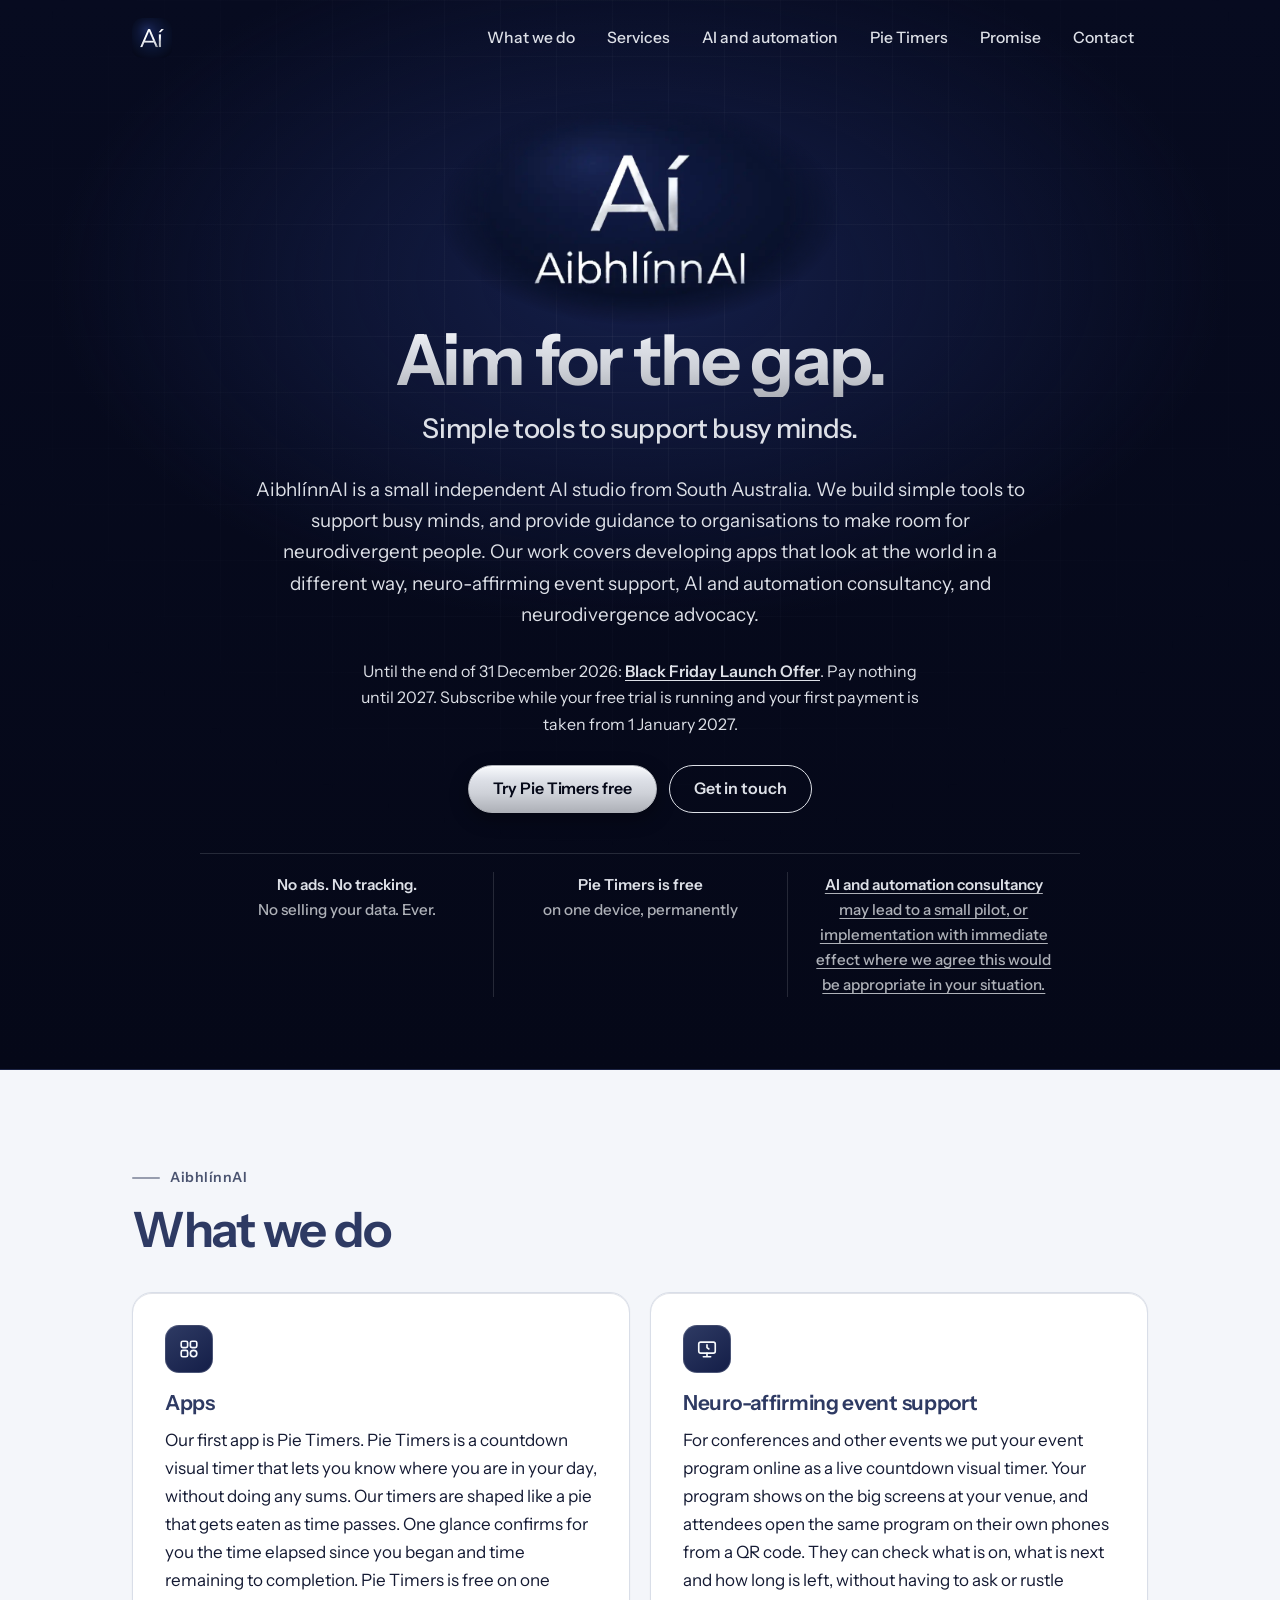
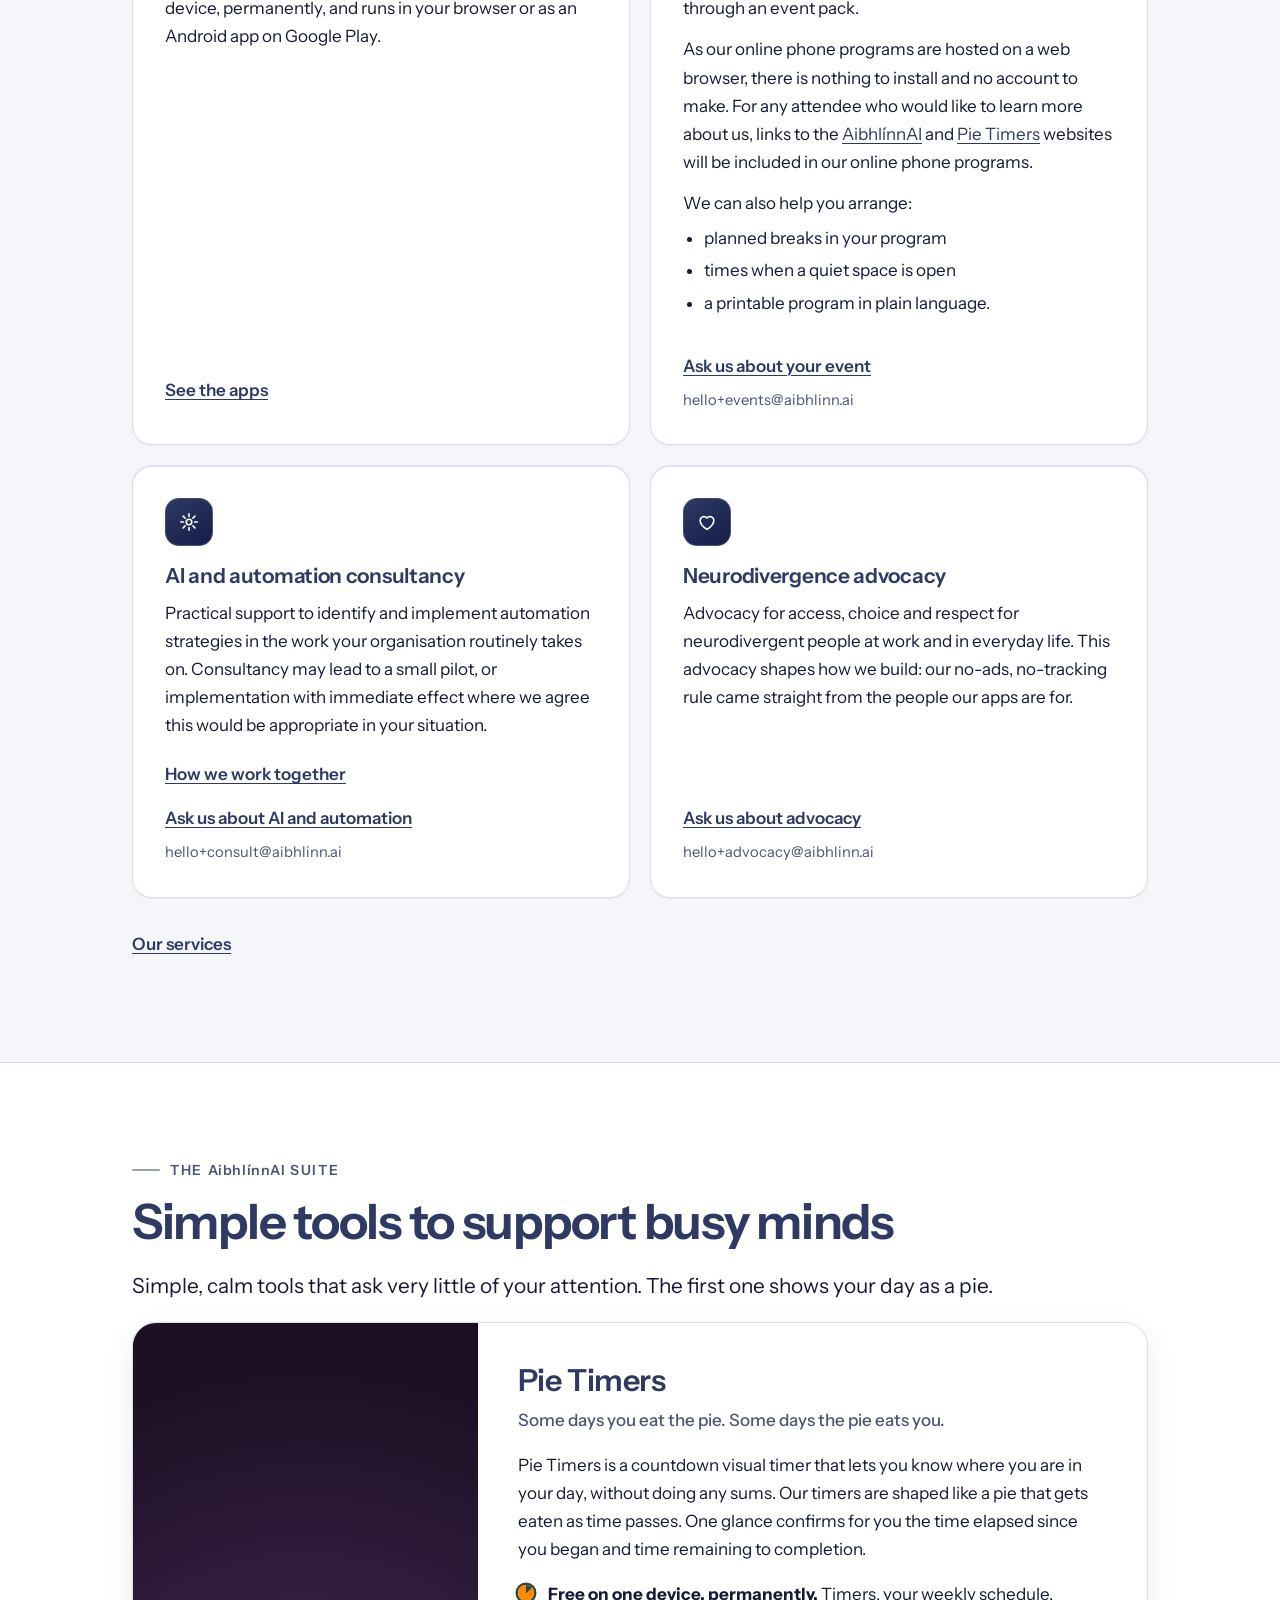
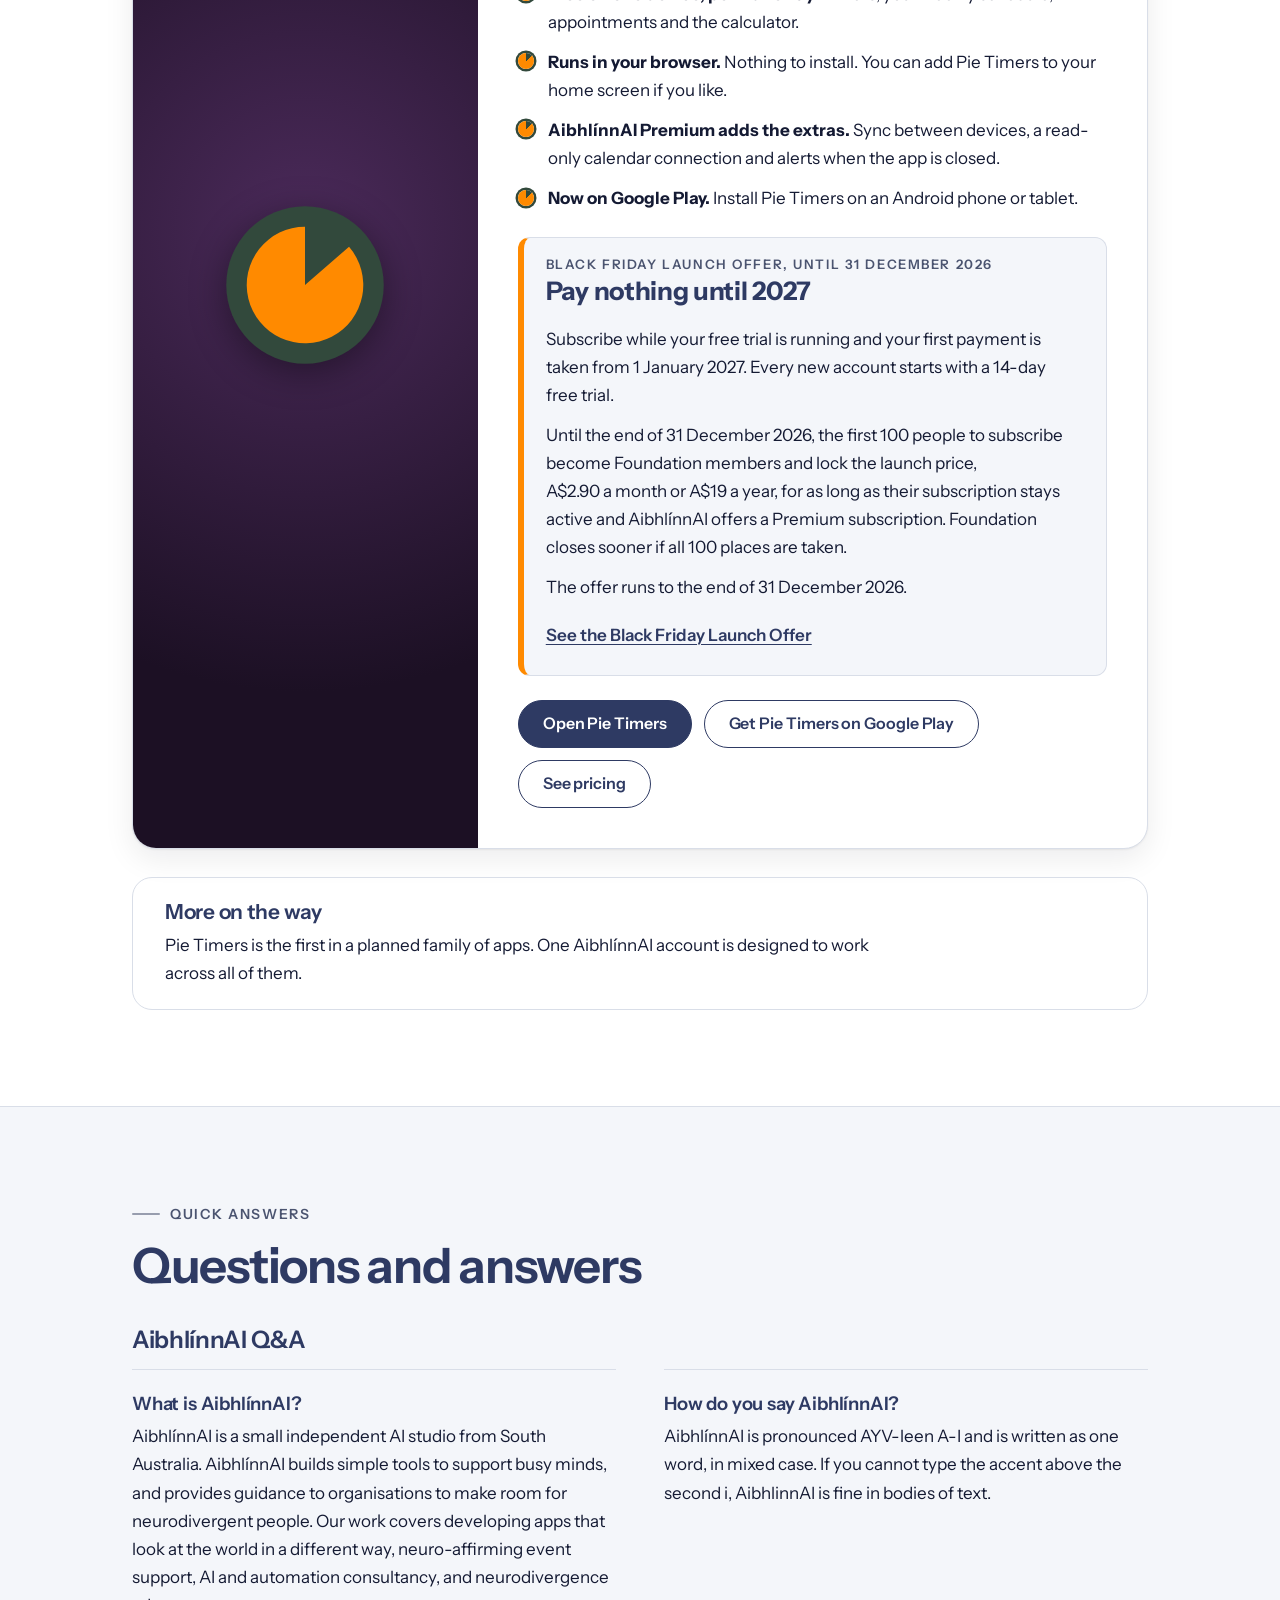
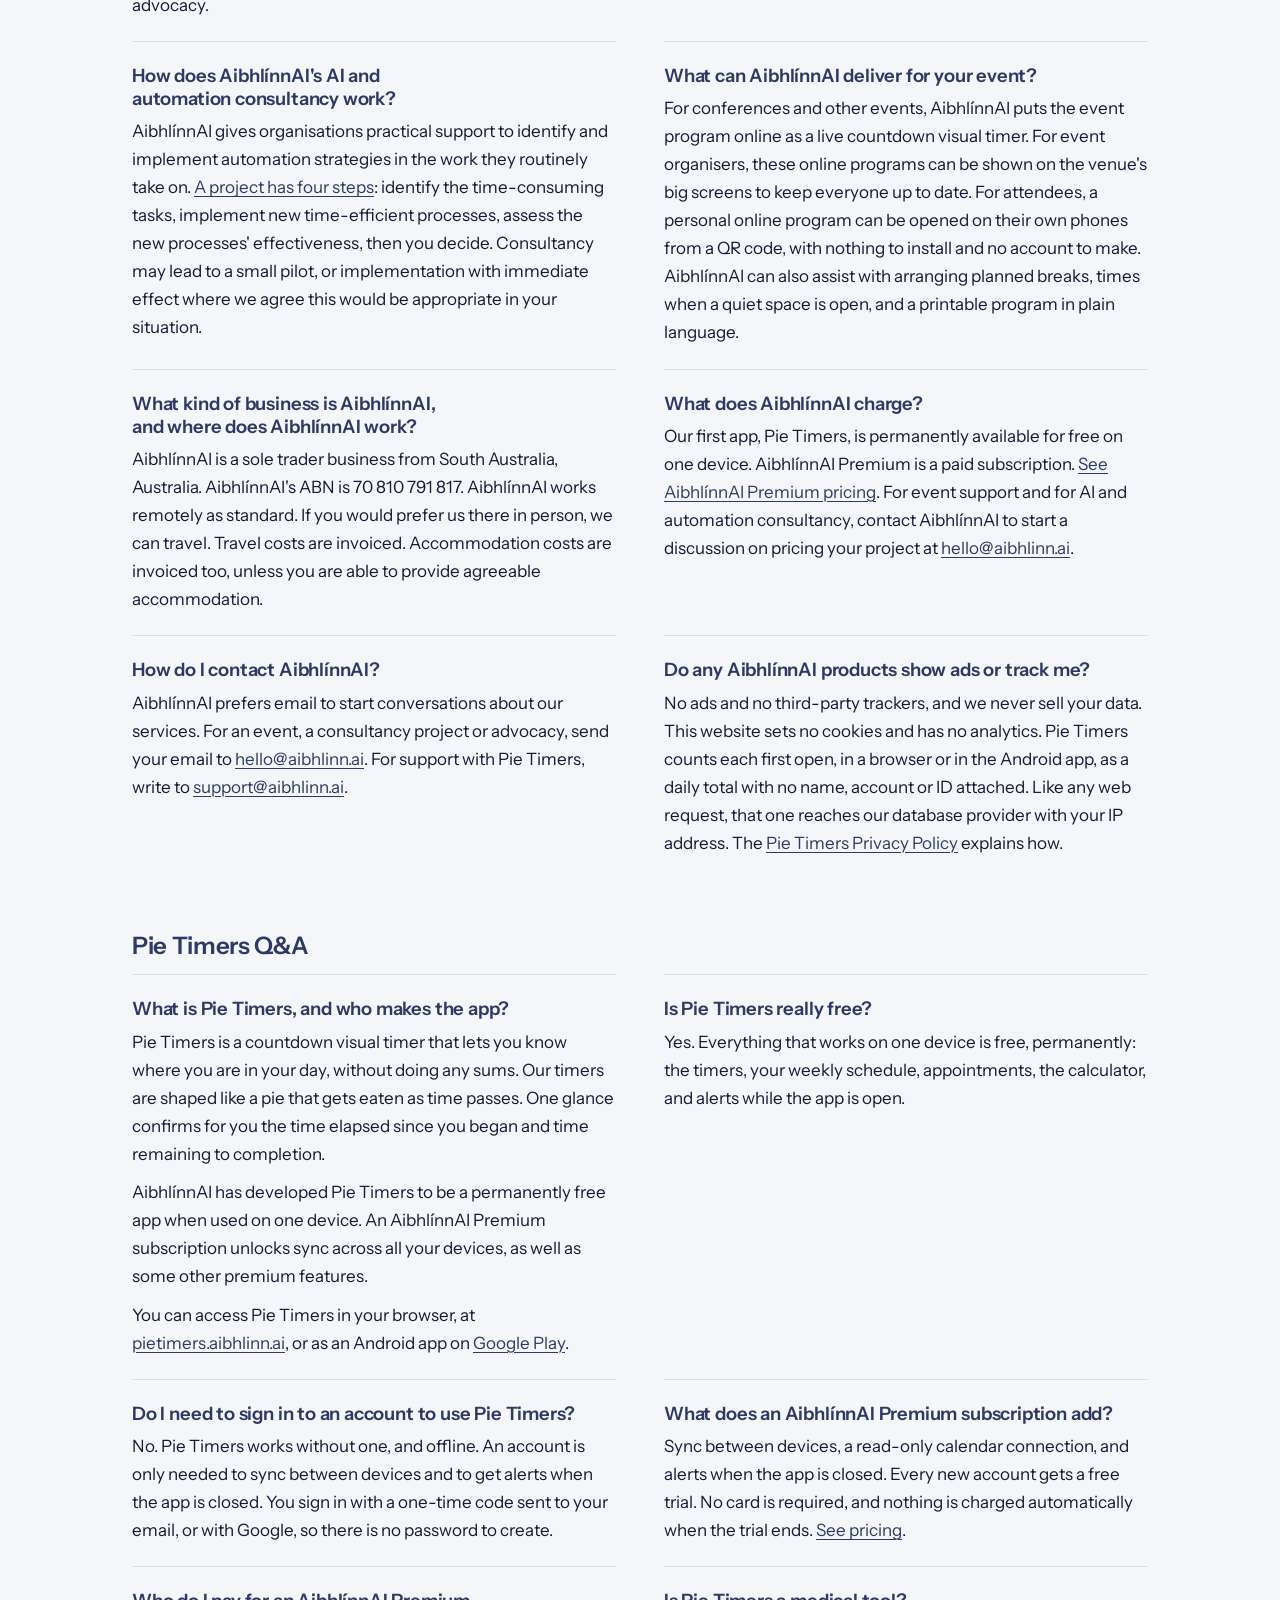
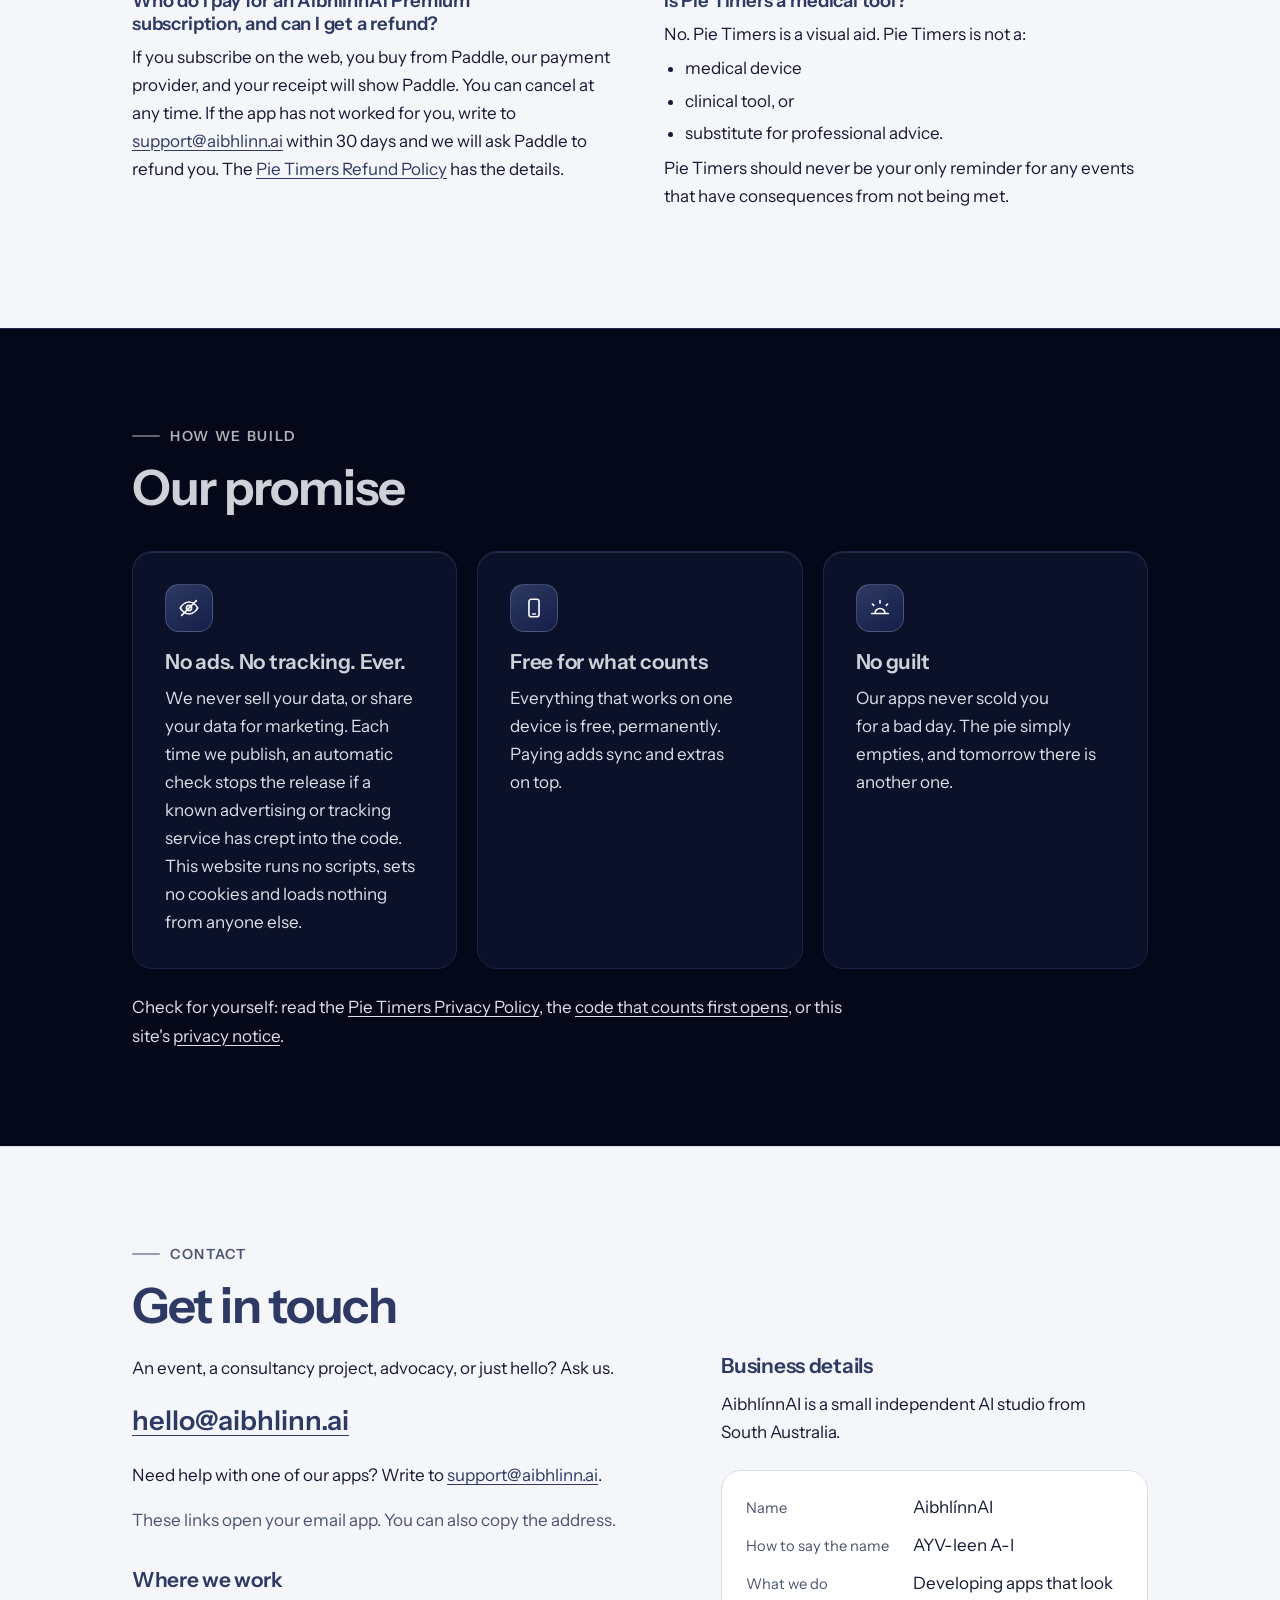
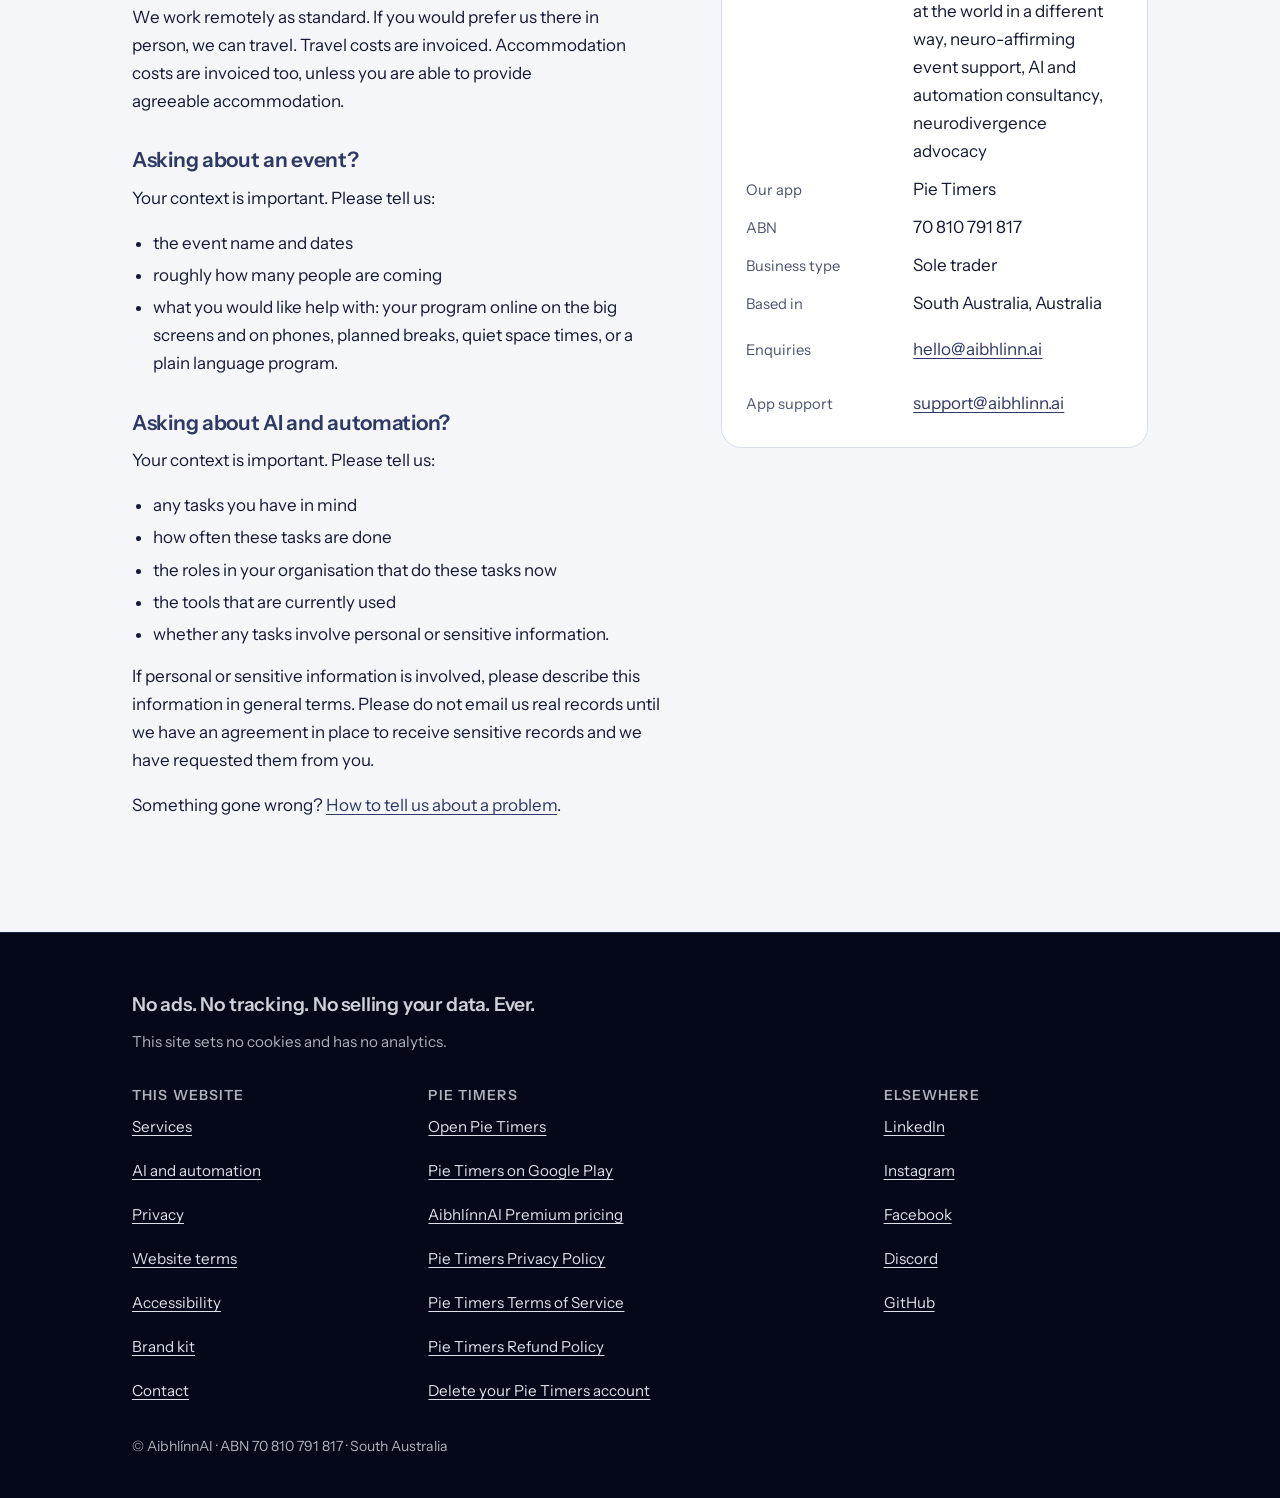
==== commit 83b9157c: "Combine the launch advert with the new site Merges launch-offer-and-play into the new site so both c" ====
--- a/index.html
+++ b/index.html
@@ -289,6 +289,24 @@
     Our work covers developing apps that look at the world in a different way,
     <span class="nb">neuro-affirming</span> event support, AI and automation
     consultancy, and neurodivergence advocacy.</p>
+    <!-- OFFER:START -->
+    <!-- The offer line. Nobody has to remove it. This page has no
+         JavaScript, so it cannot hide itself: a scheduled workflow,
+         .github/workflows/retire-offer.yml, deletes everything between
+         the two marker comments around it, markers included, once the
+         Black Friday Launch Offer has closed at the end of
+         31 December 2026 (Adelaide time). It does the same to the offer
+         block in the Pie Timers card. Keep each marker comment on a line
+         of its own, exactly as written, and keep whole elements between
+         them. The line opens with its closing day, so it is not false
+         if it lingers. It is about the first payment only, so it stays
+         up if the 100 Foundation places fill sooner. It has no
+         subscribe-by date, and none may be added. -->
+    <p class="hero-offer">Until the end of 31&nbsp;December&nbsp;2026:
+    <a href="#offer">Black Friday Launch Offer</a>.
+    Pay nothing until 2027. Subscribe while your free trial is running and
+    your first payment is taken from 1&nbsp;January&nbsp;2027.</p>
+    <!-- OFFER:END -->
     <div class="actions">
       <a class="btn btn-metal" href="https://pietimers.aibhlinn.ai/">Try Pie Timers free</a>
       <a class="btn btn-ghost" href="#contact">Get in touch</a>
@@ -357,9 +375,19 @@
     </div>
   </section>
 
-  <!-- Deliberately no prices and no dates. Both already live in several
-       places that must move together (see CLAUDE.md), and this page is
-       not one of them. Link to pricing.html instead of quoting it. -->
+  <!-- OFFER:START -->
+  <!-- While the Black Friday Launch Offer runs, this section quotes the
+       launch price and the offer's dates. Both also live in several
+       places in pie-timers-app that must move together (see its
+       CLAUDE.md and this repo's README.md). The offer block takes itself
+       down (.github/workflows/retire-offer.yml), and this note goes with
+       it. Outside an offer, link to pricing.html instead of quoting a
+       price: README.md keeps that rule. -->
+  <!-- OFFER:END -->
+  <!-- The standing rule for this section, with or without an offer:
+       outside an offer, no prices and no dates. Both live in several
+       places that must move together (see CLAUDE.md in pie-timers-app).
+       Link to pricing.html instead of quoting a price. -->
   <section class="section section--alt" id="apps" aria-labelledby="apps-title">
     <div class="wrap">
       <p class="eyebrow">The <span class="name">AibhlínnAI</span> suite</p>
@@ -390,6 +418,51 @@
             <li><strong>Now on Google Play.</strong> Install Pie Timers on an
             Android phone or tablet.</li>
           </ul>
+          <!-- OFFER:START -->
+          <!-- The offer block. Nobody has to remove it. The scheduled
+               workflow .github/workflows/retire-offer.yml deletes
+               everything between the two marker comments around it,
+               markers included, once the Black Friday Launch Offer has
+               closed at the end of 31 December 2026 (Adelaide time),
+               together with the offer line in the hero. Keep each marker
+               comment on a line of its own, exactly as written, and keep
+               whole elements between them.
+
+               The Foundation paragraph has a second pair of markers of
+               its own. If all 100 Foundation places are taken sooner,
+               run the workflow by hand with "foundation_only" ticked
+               (README.md says how): it deletes that one paragraph and
+               leaves the rest, because a full Foundation does not end
+               "Pay nothing until 2027". Everything about Foundation is
+               in that one paragraph, on purpose.
+
+               The hero line, the heading and the Foundation paragraph
+               each say which day the offer ends, and nothing in the
+               block goes false if it lingers: the hook and its condition
+               are about the first payment, and that rule has no cut-off.
+               The hook has no subscribe-by date,
+               and none may be added: it is true for anyone who
+               subscribes while their free trial is running. The price
+               and dates here must match pie-timers-app (see README.md,
+               "Prices and dates"). -->
+          <aside class="offer" id="offer" aria-labelledby="offer-title">
+            <h4 id="offer-title">Black Friday Launch Offer, until 31&nbsp;December&nbsp;2026</h4>
+            <p class="offer-hook">Pay nothing until 2027</p>
+            <p>Subscribe while your free trial is running and your first
+            payment is taken from 1&nbsp;January&nbsp;2027. Every new
+            account starts with a 14-day free trial.</p>
+            <!-- FOUNDATION:START -->
+            <p>Until the end of 31&nbsp;December&nbsp;2026,
+            the first 100 people to subscribe become Foundation members
+            and lock the launch price, A$2.90&nbsp;a&nbsp;month or
+            A$19&nbsp;a&nbsp;year, for as long as their subscription stays
+            active and AibhlínnAI offers a Premium subscription. Foundation
+            closes sooner if all 100 places are taken.</p>
+            <!-- FOUNDATION:END -->
+            <p>The offer runs to the end of 31&nbsp;December&nbsp;2026.</p>
+            <p class="card-link"><a href="https://pietimers.aibhlinn.ai/foundation.html">See the Black Friday Launch Offer</a></p>
+          </aside>
+          <!-- OFFER:END -->
           <div class="actions">
             <a class="btn btn-primary" href="https://pietimers.aibhlinn.ai/">Open Pie Timers</a>
             <a class="btn btn-ghost" href="https://play.google.com/store/apps/details?id=ai.aibhlinn.pietimers">Get Pie Timers on Google Play</a>
--- a/site.css
+++ b/site.css
@@ -254,6 +254,32 @@
   box-shadow:0 0 0 2.5px var(--pt-forest);
 }
 @media (prefers-color-scheme: dark){ .ticks li::before{ box-shadow:0 0 0 2.5px #4A6B56; } }
+
+/* Black Friday Launch Offer, inside the Pie Timers card. Temporary. Its
+   HTML is taken out of index.html by .github/workflows/retire-offer.yml
+   when the offer closes. These rules then style nothing and can be
+   deleted whenever someone is next here: no date forces it. The borders
+   are real borders, so the block keeps its outline in forced-colors mode. */
+.offer{
+  margin:0 0 24px; padding:18px clamp(16px, 3vw, 22px);
+  background:var(--bg); border:1px solid var(--line);
+  border-left:6px solid var(--pt-orange); border-radius:var(--radius-sm);
+  scroll-margin-top:16px;
+}
+.offer h4{
+  margin:0 0 4px; color:var(--muted);
+  font-size:.82rem; font-weight:600; letter-spacing:.12em; text-transform:uppercase;
+}
+.offer-hook{
+  margin:0 0 .4em; color:var(--heading);
+  font-size:clamp(1.3rem, 1.1rem + 1vw, 1.6rem); font-weight:700;
+  line-height:1.2; letter-spacing:-.012em;
+}
+.offer p{ margin-bottom:.7em; }
+.offer p:last-child{ margin-bottom:0; }
+/* The same offer, one line in the navy hero. */
+.hero-offer{ max-width:52ch; margin:0 auto 28px; color:var(--ti-upper); font-size:1rem; }
+.hero-offer a{ font-weight:600; }
 
 .next{
   margin-top:28px; padding:22px clamp(20px, 4vw, 32px);
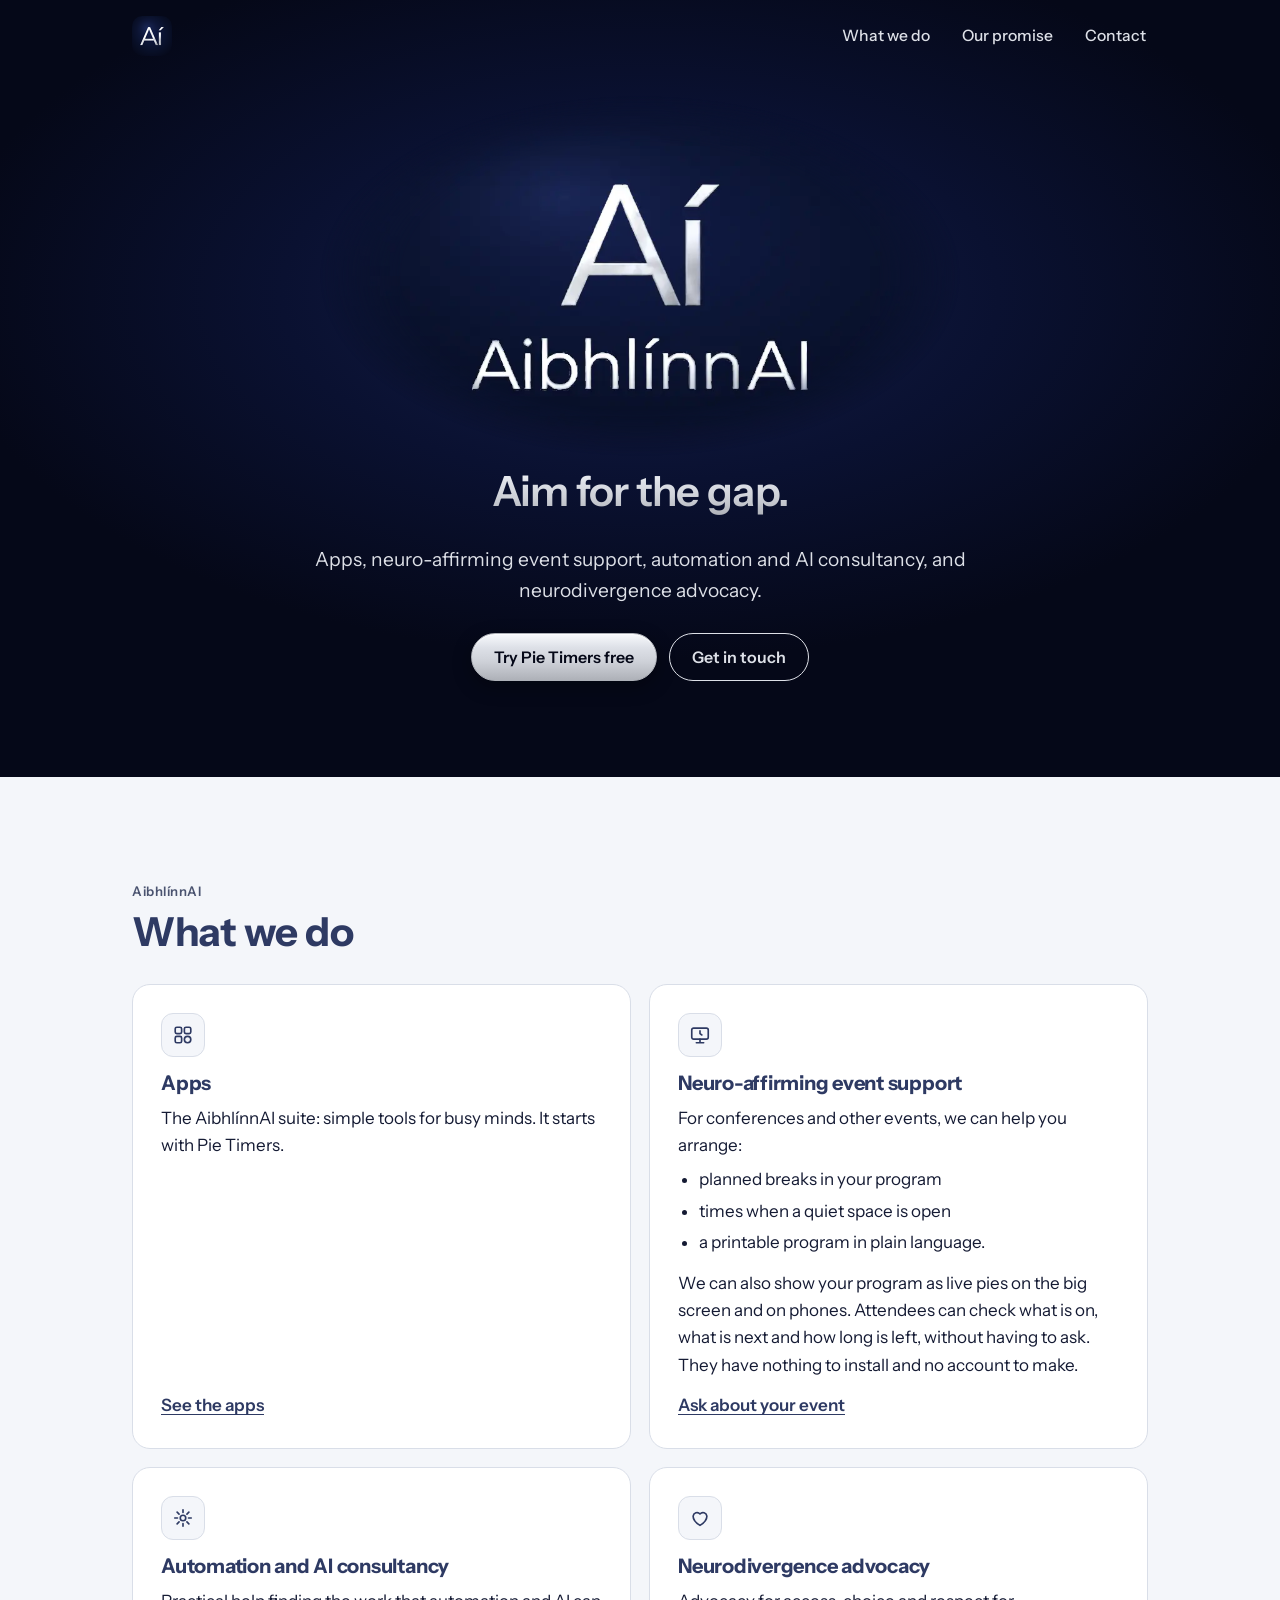
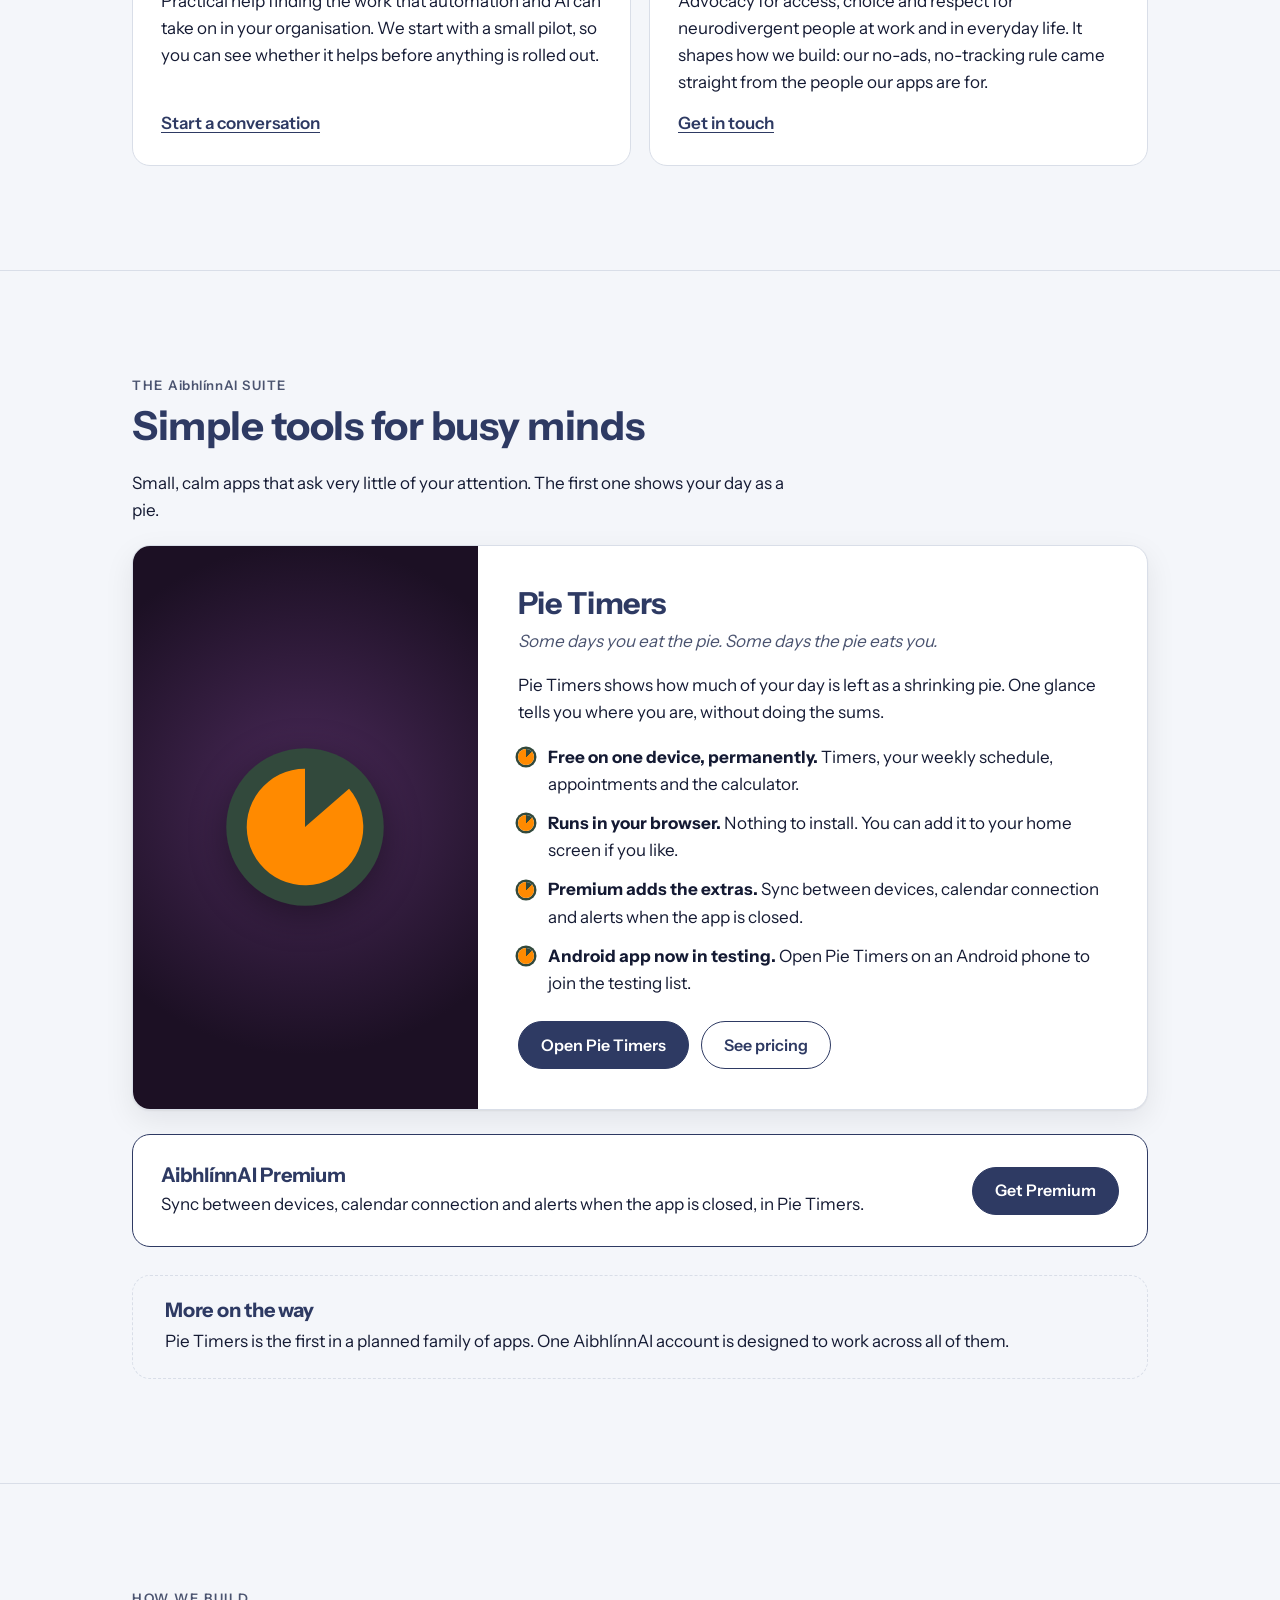
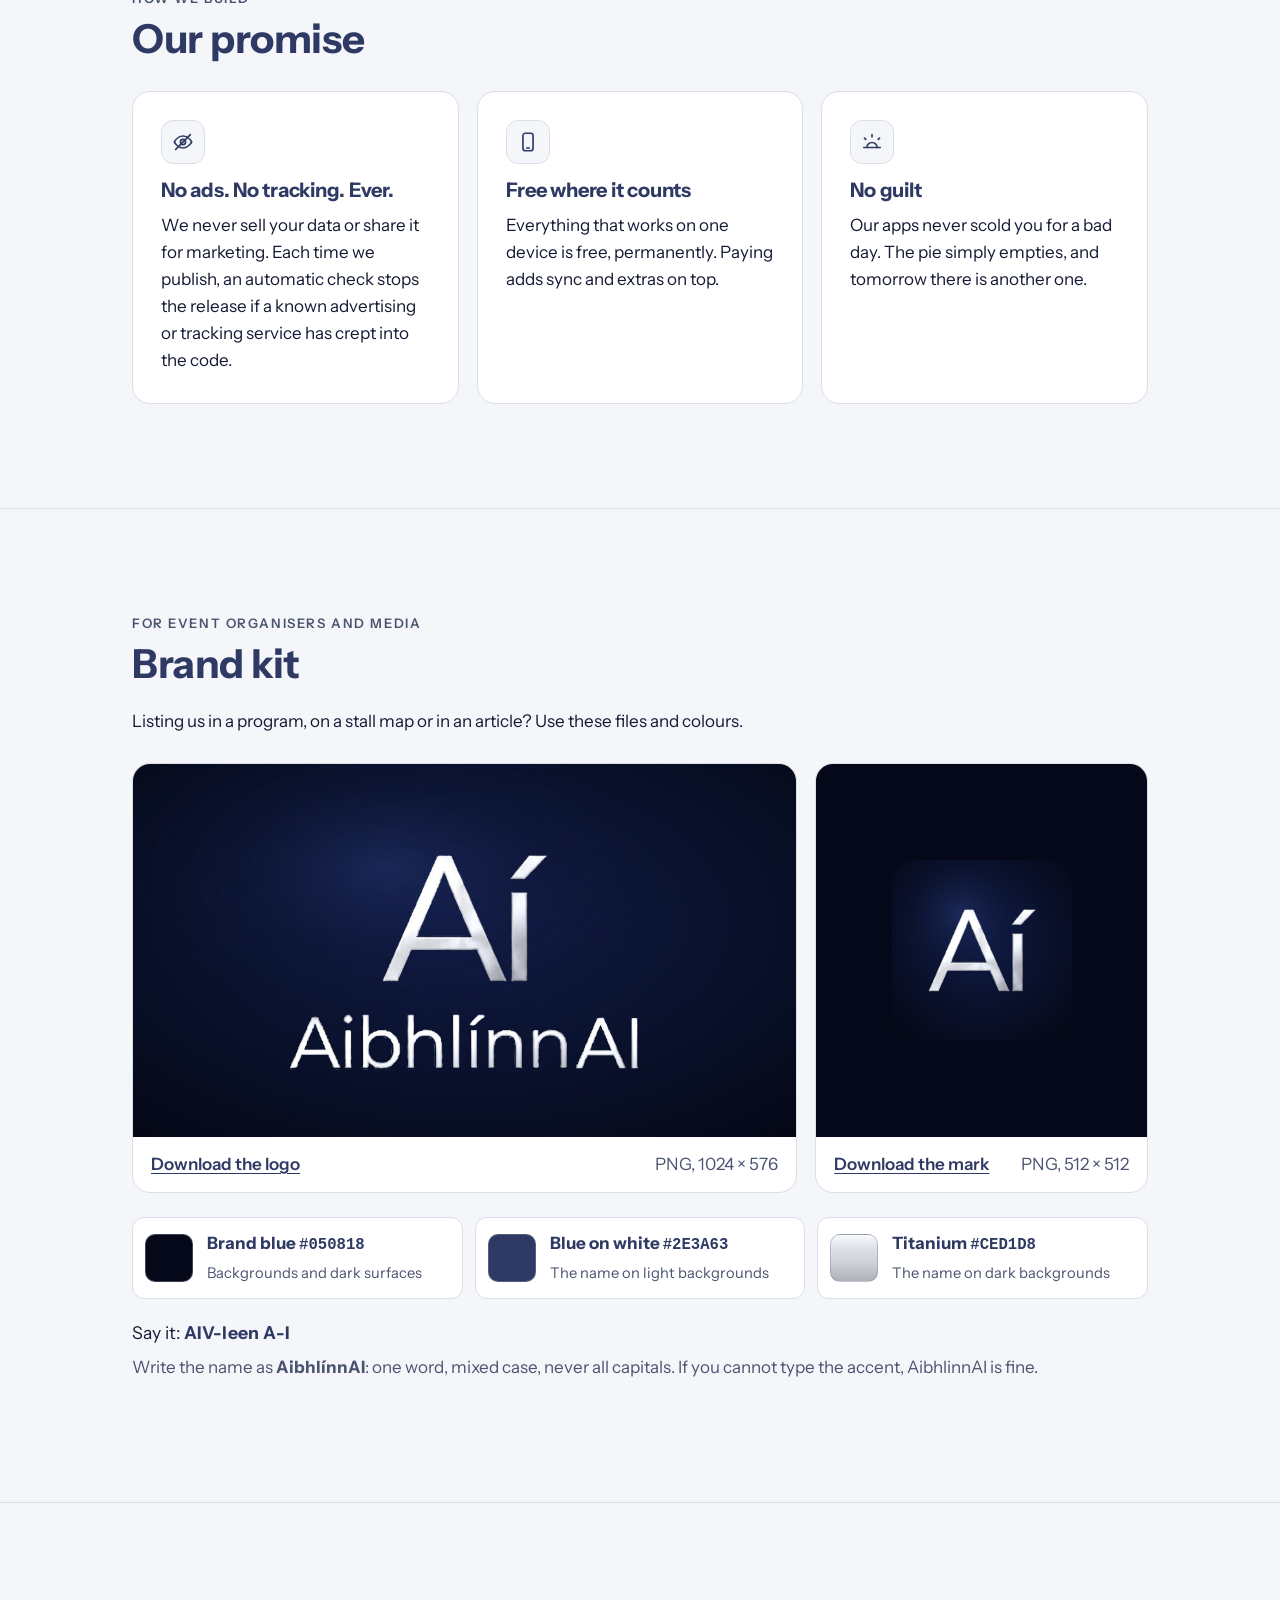
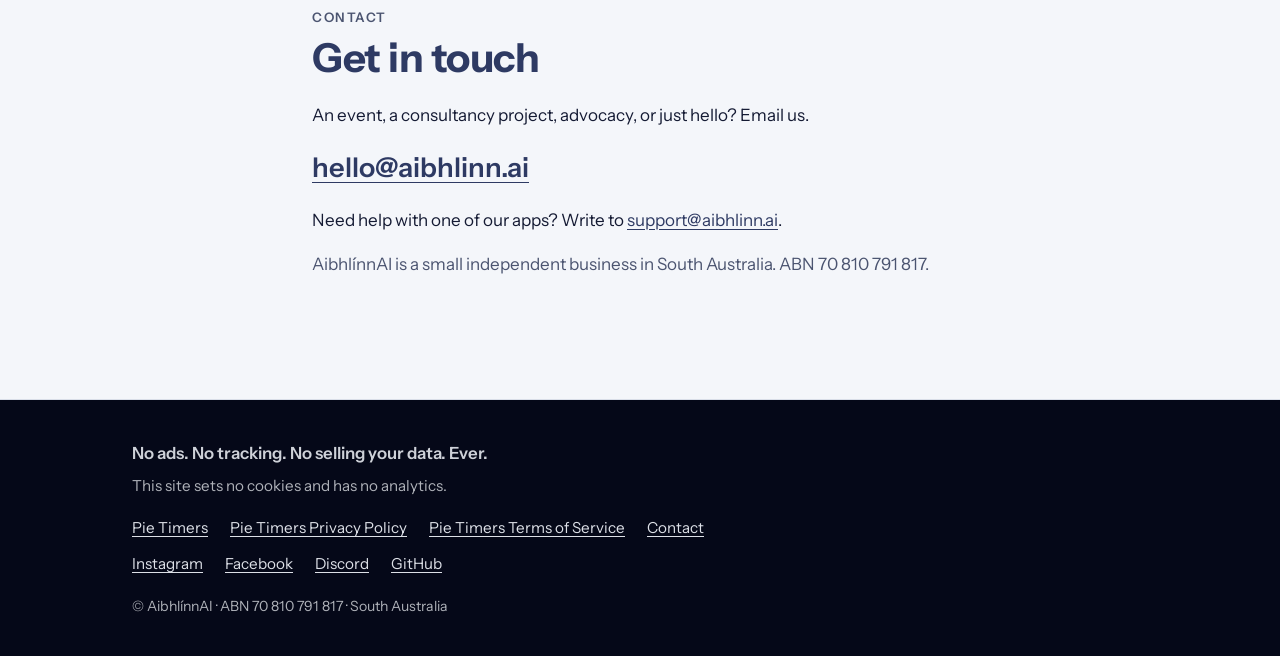
==== commit ab5276d1: "Homepage: AibhlínnAI Premium box, linking to premium.aibhlinn.ai Premium is sold on premium.aibhlinn" ====
--- a/index.html
+++ b/index.html
@@ -3,11 +3,8 @@
 <head>
 <meta charset="utf-8">
 <meta name="viewport" content="width=device-width, initial-scale=1, viewport-fit=cover">
-<meta http-equiv="Content-Security-Policy" content="default-src 'none'; style-src 'self'; img-src 'self'; font-src 'self'; base-uri 'none'; form-action 'none'">
-<meta name="referrer" content="no-referrer">
-<meta name="format-detection" content="telephone=no">
 <title>AibhlínnAI | Aim for the gap</title>
-<meta name="description" content="AibhlínnAI is a small independent AI studio from South Australia. We build simple tools to support busy minds, and provide guidance to organisations to make room for neurodivergent people. Makers of Pie Timers.">
+<meta name="description" content="AibhlínnAI, from South Australia. Aim for the gap. Apps, neuro-affirming event support, automation and AI consultancy, and neurodivergence advocacy.">
 <link rel="canonical" href="https://aibhlinn.ai/">
 <meta name="theme-color" content="#050818">
 <meta name="color-scheme" content="light dark">
@@ -22,237 +19,35 @@
 <meta property="og:type" content="website">
 <meta property="og:site_name" content="AibhlínnAI">
 <meta property="og:title" content="AibhlínnAI | Aim for the gap">
-<meta property="og:description" content="AibhlínnAI is a small independent AI studio from South Australia. We build simple tools to support busy minds, and provide guidance to organisations to make room for neurodivergent people.">
+<meta property="og:description" content="Aim for the gap. Apps, neuro-affirming event support, automation and AI consultancy, and neurodivergence advocacy, from South Australia.">
 <meta property="og:url" content="https://aibhlinn.ai/">
 <meta property="og:image" content="https://aibhlinn.ai/og-image.jpg">
 <meta property="og:image:width" content="1200">
 <meta property="og:image:height" content="630">
-<meta property="og:image:type" content="image/jpeg">
 <meta property="og:image:alt" content="The AibhlínnAI logo: a silver Aí monogram above the name, on deep navy.">
 <meta property="og:locale" content="en_AU">
 <meta name="twitter:card" content="summary_large_image">
-<meta name="twitter:image:alt" content="The AibhlínnAI logo: a silver Aí monogram above the name, on deep navy.">
 
 <!-- Data for search engines, not a script: nothing here runs. The
-     alternate spelling is how most people will type the name.
-     Pie Timers has no offers, price or rating fields on purpose. Do not
-     add a price of 0 to quieten a rich-results warning. -->
+     alternate spelling is how most people will type the name. -->
 <script type="application/ld+json">
 {
   "@context": "https://schema.org",
-  "@graph": [
-    {
-      "@type": "Organization",
-      "@id": "https://aibhlinn.ai/#organisation",
-      "name": "AibhlínnAI",
-      "alternateName": "AibhlinnAI",
-      "url": "https://aibhlinn.ai/",
-      "slogan": "Aim for the gap. Simple tools to support busy minds.",
-      "description": "AibhlínnAI is a small independent AI studio from South Australia. We build simple tools to support busy minds, and provide guidance to organisations to make room for neurodivergent people.",
-      "image": "https://aibhlinn.ai/og-image.jpg",
-      "logo": {
-        "@type": "ImageObject",
-        "url": "https://aibhlinn.ai/aibhlinn-mark-512.png",
-        "width": 512,
-        "height": 512
-      },
-      "email": "hello@aibhlinn.ai",
-      "contactPoint": [
-        {
-          "@type": "ContactPoint",
-          "contactType": "customer support",
-          "email": "support@aibhlinn.ai"
-        },
-        {
-          "@type": "ContactPoint",
-          "contactType": "general enquiries",
-          "email": "hello@aibhlinn.ai"
-        }
-      ],
-      "taxID": "70 810 791 817",
-      "identifier": {
-        "@type": "PropertyValue",
-        "propertyID": "ABN",
-        "value": "70 810 791 817"
-      },
-      "address": {
-        "@type": "PostalAddress",
-        "addressRegion": "SA",
-        "addressCountry": "AU"
-      },
-      "sameAs": [
-        "https://www.linkedin.com/company/aibhlinnai/",
-        "https://www.instagram.com/aibhlinnai/",
-        "https://www.facebook.com/profile.php?id=61594621506691",
-        "https://discord.gg/QBrc9UkZpZ",
-        "https://github.com/AibhlinnAI"
-      ],
-      "knowsAbout": [
-        "Countdown visual timers",
-        "AibhlínnAI Premium",
-        "App Suite",
-        "Neurodivergence",
-        "AI",
-        "Automation"
-      ]
-    },
-    {
-      "@type": "WebSite",
-      "@id": "https://aibhlinn.ai/#website",
-      "url": "https://aibhlinn.ai/",
-      "name": "AibhlínnAI",
-      "alternateName": "AibhlinnAI",
-      "inLanguage": "en-AU",
-      "publisher": {
-        "@id": "https://aibhlinn.ai/#organisation"
-      }
-    },
-    {
-      "@type": [
-        "WebPage",
-        "FAQPage"
-      ],
-      "@id": "https://aibhlinn.ai/#webpage",
-      "url": "https://aibhlinn.ai/",
-      "name": "AibhlínnAI | Aim for the gap",
-      "description": "AibhlínnAI is a small independent AI studio from South Australia. We build simple tools to support busy minds, and provide guidance to organisations to make room for neurodivergent people. Makers of Pie Timers.",
-      "inLanguage": "en-AU",
-      "isPartOf": {
-        "@id": "https://aibhlinn.ai/#website"
-      },
-      "about": {
-        "@id": "https://aibhlinn.ai/#organisation"
-      },
-      "mainEntity": [
-        {
-          "@type": "Question",
-          "name": "What is AibhlínnAI?",
-          "acceptedAnswer": {
-            "@type": "Answer",
-            "text": "AibhlínnAI is a small independent AI studio from South Australia. AibhlínnAI builds simple tools to support busy minds, and provides guidance to organisations to make room for neurodivergent people. Our work covers developing apps that look at the world in a different way, neuro-affirming event support, AI and automation consultancy, and neurodivergence advocacy."
-          }
-        },
-        {
-          "@type": "Question",
-          "name": "How do you say AibhlínnAI?",
-          "acceptedAnswer": {
-            "@type": "Answer",
-            "text": "AibhlínnAI is pronounced AYV-leen A-I and is written as one word, in mixed case. If you cannot type the accent above the second i, AibhlinnAI is fine in bodies of text."
-          }
-        },
-        {
-          "@type": "Question",
-          "name": "How does AibhlínnAI's AI and automation consultancy work?",
-          "acceptedAnswer": {
-            "@type": "Answer",
-            "text": "AibhlínnAI gives organisations practical support to identify and implement automation strategies in the work they routinely take on. A project has four steps: identify the time-consuming tasks, implement new time-efficient processes, assess the new processes' effectiveness, then you decide. Consultancy may lead to a small pilot, or implementation with immediate effect where we agree this would be appropriate in your situation."
-          }
-        },
-        {
-          "@type": "Question",
-          "name": "What can AibhlínnAI deliver for your event?",
-          "acceptedAnswer": {
-            "@type": "Answer",
-            "text": "For conferences and other events, AibhlínnAI puts the event program online as a live countdown visual timer. For event organisers, these online programs can be shown on the venue's big screens to keep everyone up to date. For attendees, a personal online program can be opened on their own phones from a QR code, with nothing to install and no account to make. AibhlínnAI can also assist with arranging planned breaks, times when a quiet space is open, and a printable program in plain language."
-          }
-        },
-        {
-          "@type": "Question",
-          "name": "What kind of business is AibhlínnAI, and where does AibhlínnAI work?",
-          "acceptedAnswer": {
-            "@type": "Answer",
-            "text": "AibhlínnAI is a sole trader business from South Australia, Australia. AibhlínnAI's ABN is 70 810 791 817. AibhlínnAI works remotely as standard. If you would prefer us there in person, we can travel. Travel costs are invoiced. Accommodation costs are invoiced too, unless you are able to provide agreeable accommodation."
-          }
-        },
-        {
-          "@type": "Question",
-          "name": "What does AibhlínnAI charge?",
-          "acceptedAnswer": {
-            "@type": "Answer",
-            "text": "Our first app, Pie Timers, is permanently available for free on one device. AibhlínnAI Premium is a paid subscription. See AibhlínnAI Premium pricing. For event support and for AI and automation consultancy, contact AibhlínnAI to start a discussion on pricing your project at hello@aibhlinn.ai."
-          }
-        },
-        {
-          "@type": "Question",
-          "name": "How do I contact AibhlínnAI?",
-          "acceptedAnswer": {
-            "@type": "Answer",
-            "text": "AibhlínnAI prefers email to start conversations about our services. For an event, a consultancy project or advocacy, send your email to hello@aibhlinn.ai. For support with Pie Timers, write to support@aibhlinn.ai."
-          }
-        },
-        {
-          "@type": "Question",
-          "name": "Do any AibhlínnAI products show ads or track me?",
-          "acceptedAnswer": {
-            "@type": "Answer",
-            "text": "No ads and no third-party trackers, and we never sell your data. This website sets no cookies and has no analytics. Pie Timers counts each first open, in a browser or in the Android app, as a daily total with no name, account or ID attached. Like any web request, that one reaches our database provider with your IP address. The Pie Timers Privacy Policy explains how."
-          }
-        },
-        {
-          "@type": "Question",
-          "name": "What is Pie Timers, and who makes the app?",
-          "acceptedAnswer": {
-            "@type": "Answer",
-            "text": "Pie Timers is a countdown visual timer that lets you know where you are in your day, without doing any sums. Our timers are shaped like a pie that gets eaten as time passes. One glance confirms for you the time elapsed since you began and time remaining to completion. AibhlínnAI has developed Pie Timers to be a permanently free app when used on one device. An AibhlínnAI Premium subscription unlocks sync across all your devices, as well as some other premium features. You can access Pie Timers in your browser, at pietimers.aibhlinn.ai, or as an Android app on Google Play."
-          }
-        },
-        {
-          "@type": "Question",
-          "name": "Is Pie Timers really free?",
-          "acceptedAnswer": {
-            "@type": "Answer",
-            "text": "Yes. Everything that works on one device is free, permanently: the timers, your weekly schedule, appointments, the calculator, and alerts while the app is open."
-          }
-        },
-        {
-          "@type": "Question",
-          "name": "Do I need to sign in to an account to use Pie Timers?",
-          "acceptedAnswer": {
-            "@type": "Answer",
-            "text": "No. Pie Timers works without one, and offline. An account is only needed to sync between devices and to get alerts when the app is closed. You sign in with a one-time code sent to your email, or with Google, so there is no password to create."
-          }
-        },
-        {
-          "@type": "Question",
-          "name": "What does an AibhlínnAI Premium subscription add?",
-          "acceptedAnswer": {
-            "@type": "Answer",
-            "text": "Sync between devices, a read-only calendar connection, and alerts when the app is closed. Every new account gets a free trial. No card is required, and nothing is charged automatically when the trial ends. See pricing."
-          }
-        },
-        {
-          "@type": "Question",
-          "name": "Who do I pay for an AibhlínnAI Premium subscription, and can I get a refund?",
-          "acceptedAnswer": {
-            "@type": "Answer",
-            "text": "If you subscribe on the web, you buy from Paddle, our payment provider, and your receipt will show Paddle. You can cancel at any time. If the app has not worked for you, write to support@aibhlinn.ai within 30 days and we will ask Paddle to refund you. The Pie Timers Refund Policy has the details."
-          }
-        },
-        {
-          "@type": "Question",
-          "name": "Is Pie Timers a medical tool?",
-          "acceptedAnswer": {
-            "@type": "Answer",
-            "text": "No. Pie Timers is a visual aid. Pie Timers is not a: medical device clinical tool, or substitute for professional advice. Pie Timers should never be your only reminder for any events that have consequences from not being met."
-          }
-        }
-      ]
-    },
-    {
-      "@type": "SoftwareApplication",
-      "@id": "https://pietimers.aibhlinn.ai/#app",
-      "name": "Pie Timers",
-      "description": "Pie Timers is a countdown visual timer that lets you know where you are in your day, without doing any sums. Our timers are shaped like a pie that gets eaten as time passes. One glance confirms for you the time elapsed since you began and time remaining to completion.",
-      "url": "https://pietimers.aibhlinn.ai/",
-      "operatingSystem": "Android, Web browser",
-      "installUrl": "https://play.google.com/store/apps/details?id=ai.aibhlinn.pietimers",
-      "publisher": {
-        "@id": "https://aibhlinn.ai/#organisation"
-      },
-      "creator": {
-        "@id": "https://aibhlinn.ai/#organisation"
-      }
-    }
+  "@type": "Organization",
+  "name": "AibhlínnAI",
+  "alternateName": "AibhlinnAI",
+  "url": "https://aibhlinn.ai/",
+  "slogan": "Aim for the gap.",
+  "description": "Apps, neuro-affirming event support, automation and AI consultancy, and neurodivergence advocacy.",
+  "logo": "https://aibhlinn.ai/aibhlinn-mark-512.png",
+  "email": "hello@aibhlinn.ai",
+  "taxID": "70 810 791 817",
+  "address": { "@type": "PostalAddress", "addressRegion": "SA", "addressCountry": "AU" },
+  "sameAs": [
+    "https://www.instagram.com/aibhlinnai/",
+    "https://www.facebook.com/profile.php?id=61594621506691",
+    "https://discord.gg/QBrc9UkZpZ",
+    "https://github.com/AibhlinnAI"
   ]
 }
 </script>
@@ -267,10 +62,7 @@
     </a>
     <ul class="nav-links">
       <li><a href="#what-we-do">What we do</a></li>
-      <li><a href="services.html">Services</a></li>
-      <li><a href="ai-automation.html">AI and automation</a></li>
-      <li><a href="#pie-timers">Pie Timers</a></li>
-      <li><a href="#promise">Promise</a></li>
+      <li><a href="#promise">Our promise</a></li>
       <li><a href="#contact">Contact</a></li>
     </ul>
   </nav>
@@ -283,50 +75,19 @@
       </picture>
     </h1>
     <p class="tagline">Aim for the gap.</p>
-    <p class="tagline-sub">Simple tools to support busy minds.</p>
-    <p class="lede">AibhlínnAI is a small independent AI studio from South
-    Australia. We build simple tools to support busy minds, and provide guidance to organisations to make room for neurodivergent people.
-    Our work covers developing apps that look at the world in a different way,
-    <span class="nb">neuro-affirming</span> event support, AI and automation
+    <p class="lede">Apps, neuro-affirming event support, automation and AI
     consultancy, and neurodivergence advocacy.</p>
-    <!-- OFFER:START -->
-    <!-- The offer line. Nobody has to remove it. This page has no
-         JavaScript, so it cannot hide itself: a scheduled workflow,
-         .github/workflows/retire-offer.yml, deletes everything between
-         the two marker comments around it, markers included, once the
-         Black Friday Launch Offer has closed at the end of
-         31 December 2026 (Adelaide time). It does the same to the offer
-         block in the Pie Timers card. Keep each marker comment on a line
-         of its own, exactly as written, and keep whole elements between
-         them. The line opens with its closing day, so it is not false
-         if it lingers. It is about the first payment only, so it stays
-         up if the 100 Foundation places fill sooner. It has no
-         subscribe-by date, and none may be added. -->
-    <p class="hero-offer">Until the end of 31&nbsp;December&nbsp;2026:
-    <a href="#offer">Black Friday Launch Offer</a>.
-    Pay nothing until 2027. Subscribe while your free trial is running and
-    your first payment is taken from 1&nbsp;January&nbsp;2027.</p>
-    <!-- OFFER:END -->
     <div class="actions">
       <a class="btn btn-metal" href="https://pietimers.aibhlinn.ai/">Try Pie Timers free</a>
       <a class="btn btn-ghost" href="#contact">Get in touch</a>
     </div>
   </div>
-
-  <!-- Three facts, each already said further down this page. -->
-  <div class="wrap">
-    <ul class="hero-facts" role="list">
-      <li><strong>No ads. No tracking.</strong> No selling your data. Ever.</li>
-      <li><strong>Pie Timers is free</strong> on one device, permanently</li>
-      <li><a href="ai-automation.html"><strong>AI and automation consultancy</strong> may lead to a small pilot, or implementation with immediate effect where we agree this would be appropriate in your situation.</a></li>
-    </ul>
-  </div>
 </header>
 
-<main id="main" tabindex="-1">
-
-  <!-- The four functional areas of AibhlínnAI. "Simple tools to support
-       busy minds" belongs to the app suite only, never to the company. -->
+<main id="main">
+
+  <!-- The four functional areas of AibhlínnAI. "Simple tools for busy
+       minds" belongs to the app suite only, never to the company. -->
   <section class="section" id="what-we-do" aria-labelledby="wwd-title">
     <div class="wrap">
       <p class="eyebrow"><span class="name">AibhlínnAI</span></p>
@@ -335,67 +96,58 @@
         <div class="card">
           <div class="icon" aria-hidden="true"><svg viewBox="0 0 24 24" fill="none" stroke="currentColor" stroke-width="1.8" stroke-linecap="round" stroke-linejoin="round"><rect x="3.5" y="3.5" width="7" height="7" rx="1.8"/><rect x="13.5" y="3.5" width="7" height="7" rx="1.8"/><rect x="3.5" y="13.5" width="7" height="7" rx="1.8"/><circle cx="17" cy="17" r="3.5"/></svg></div>
           <h3>Apps</h3>
-          <p>Our first app is Pie Timers. Pie Timers is a countdown visual timer that lets you know where you are in your day, without doing any sums. Our timers are shaped like a pie that gets eaten as time passes. One glance confirms for you the time elapsed since you began and time remaining to completion. Pie Timers is
-          free on one device, permanently, and runs in your browser or as
-          an Android app on Google Play.</p>
+          <p>The AibhlínnAI suite: simple tools for busy minds. It starts
+          with Pie Timers.</p>
           <p class="card-link"><a href="#apps">See the apps</a></p>
         </div>
         <div class="card">
           <div class="icon" aria-hidden="true"><svg viewBox="0 0 24 24" fill="none" stroke="currentColor" stroke-width="1.8" stroke-linecap="round" stroke-linejoin="round"><rect x="3" y="4.5" width="18" height="12" rx="2"/><path d="M8 20.5h8M12 16.5v4"/><path d="M12 7.5v3l2 1.5"/></svg></div>
           <h3>Neuro-affirming event support</h3>
-          <p>For conferences and other events we put your event program online as a live countdown visual timer. Your program shows on the big screens at your venue, and attendees open the same program on their own phones from a QR code. They can check what is on, what is next and how long is left, without having to ask or rustle through an event pack.</p>
-          <p>As our online phone programs are hosted on a web browser, there is nothing to install and no account to make. For any attendee who would like to learn more about us, links to the <a href="https://aibhlinn.ai/">AibhlínnAI</a> and <a href="https://pietimers.aibhlinn.ai/">Pie Timers</a> websites will be included in our online phone programs.</p>
-          <p>We can also help you arrange:</p>
+          <p>For conferences and other events, we can help you arrange:</p>
           <ul class="card-list">
             <li>planned breaks in your program</li>
             <li>times when a quiet space is open</li>
             <li>a printable program in plain language.</li>
           </ul>
-          <p class="card-link"><a href="mailto:hello+events@aibhlinn.ai?subject=Neuro-affirming%20event%20support">Ask us about your event</a><span class="addr">hello+events@aibhlinn.ai</span></p>
+          <p>We can also show your program as live pies on the big screen
+          and on phones. Attendees can check what is on, what is next and
+          how long is left, without having to ask. They have nothing to
+          install and no account to make.</p>
+          <p class="card-link"><a href="mailto:hello+events@aibhlinn.ai?subject=Neuro-affirming%20event%20support">Ask about your event</a></p>
         </div>
         <div class="card">
           <div class="icon" aria-hidden="true"><svg viewBox="0 0 24 24" fill="none" stroke="currentColor" stroke-width="1.8" stroke-linecap="round" stroke-linejoin="round"><path d="M12 3v3M12 18v3M3 12h3M18 12h3M5.6 5.6l2.1 2.1M16.3 16.3l2.1 2.1M5.6 18.4l2.1-2.1M16.3 7.7l2.1-2.1"/><circle cx="12" cy="12" r="3"/></svg></div>
-          <h3>AI and automation consultancy</h3>
-          <p>Practical support to identify and implement automation strategies in the work your organisation routinely takes on. Consultancy may lead to a small pilot, or implementation with immediate effect where we agree this would be appropriate in your situation.</p>
-          <p class="card-link"><a href="ai-automation.html">How we work together</a></p>
-          <p class="card-link card-link--second"><a href="mailto:hello+consult@aibhlinn.ai?subject=AI%20and%20automation">Ask us about AI and automation</a><span class="addr">hello+consult@aibhlinn.ai</span></p>
+          <h3>Automation and AI consultancy</h3>
+          <p>Practical help finding the work that automation and AI can
+          take on in your organisation. We start with a small pilot, so you
+          can see whether it helps before anything is rolled out.</p>
+          <p class="card-link"><a href="mailto:hello+consult@aibhlinn.ai?subject=Automation%20and%20AI">Start a conversation</a></p>
         </div>
         <div class="card">
           <div class="icon" aria-hidden="true"><svg viewBox="0 0 24 24" fill="none" stroke="currentColor" stroke-width="1.8" stroke-linecap="round" stroke-linejoin="round"><path d="M12 20s-7.5-4.6-7.5-10A4.3 4.3 0 0 1 12 7.6 4.3 4.3 0 0 1 19.5 10c0 5.4-7.5 10-7.5 10z"/></svg></div>
           <h3>Neurodivergence advocacy</h3>
           <p>Advocacy for access, choice and respect for neurodivergent
-          people at work and in everyday life. This advocacy
-          shapes how we build: our
+          people at work and in everyday life. It shapes how we build: our
           no-ads, no-tracking rule came straight from the people our apps
           are for.</p>
-          <p class="card-link"><a href="mailto:hello+advocacy@aibhlinn.ai?subject=Neurodivergence%20advocacy">Ask us about advocacy</a><span class="addr">hello+advocacy@aibhlinn.ai</span></p>
+          <p class="card-link"><a href="mailto:hello+advocacy@aibhlinn.ai?subject=Neurodivergence%20advocacy">Get in touch</a></p>
         </div>
       </div>
-      <p class="more"><a href="services.html">Our services</a></p>
-    </div>
-  </section>
-
-  <!-- OFFER:START -->
-  <!-- While the Black Friday Launch Offer runs, this section quotes the
-       launch price and the offer's dates. Both also live in several
-       places in pie-timers-app that must move together (see its
-       CLAUDE.md and this repo's README.md). The offer block takes itself
-       down (.github/workflows/retire-offer.yml), and this note goes with
-       it. Outside an offer, link to pricing.html instead of quoting a
-       price: README.md keeps that rule. -->
-  <!-- OFFER:END -->
-  <!-- The standing rule for this section, with or without an offer:
-       outside an offer, no prices and no dates. Both live in several
-       places that must move together (see CLAUDE.md in pie-timers-app).
-       Link to pricing.html instead of quoting a price. -->
-  <section class="section section--alt" id="apps" aria-labelledby="apps-title">
+    </div>
+  </section>
+
+  <!-- Deliberately no prices and no dates. Both already live in several
+       places that must move together (see CLAUDE.md), and this page is
+       not one of them. The prices and the launch offer live on
+       premium.aibhlinn.ai only; link there instead of quoting them. -->
+  <section class="section" id="apps" aria-labelledby="apps-title">
     <div class="wrap">
       <p class="eyebrow">The <span class="name">AibhlínnAI</span> suite</p>
-      <h2 id="apps-title">Simple tools to support busy minds</h2>
-      <p class="intro">Simple, calm tools that ask very little of your
+      <h2 id="apps-title">Simple tools for busy minds</h2>
+      <p class="intro">Small, calm apps that ask very little of your
       attention. The first one shows your day as a pie.</p>
 
-      <article class="app-card" id="pie-timers" aria-labelledby="pt-title">
+      <article class="app-card" aria-labelledby="pt-title">
         <div class="app-tile" aria-hidden="true">
           <!-- The app's own mark, from app/index.html. -->
           <svg viewBox="0 0 32 32">
@@ -406,70 +158,33 @@
         <div class="app-body">
           <h3 id="pt-title">Pie Timers</h3>
           <p class="app-tagline">Some days you eat the pie. Some days the pie eats you.</p>
-          <p>Pie Timers is a countdown visual timer that lets you know where you are in your day, without doing any sums. Our timers are shaped like a pie that gets eaten as time passes. One glance confirms for you the time elapsed since you began and time remaining to completion.</p>
+          <p>Pie Timers shows how much of your day is left as a shrinking pie.
+          One glance tells you where you are, without doing the sums.</p>
           <ul class="ticks">
             <li><strong>Free on one device, permanently.</strong> Timers, your
             weekly schedule, appointments and the calculator.</li>
             <li><strong>Runs in your browser.</strong> Nothing to install. You
-            can add Pie Timers to your home screen if you like.</li>
-            <li><strong>AibhlínnAI Premium adds the extras.</strong> Sync between
-            devices, a read-only calendar connection and alerts when the app is
-            closed.</li>
-            <li><strong>Now on Google Play.</strong> Install Pie Timers on an
-            Android phone or tablet.</li>
+            can add it to your home screen if you like.</li>
+            <li><strong>Premium adds the extras.</strong> Sync between devices,
+            calendar connection and alerts when the app is closed.</li>
+            <li><strong>Android app now in testing.</strong> Open Pie Timers on
+            an Android phone to join the testing list.</li>
           </ul>
-          <!-- OFFER:START -->
-          <!-- The offer block. Nobody has to remove it. The scheduled
-               workflow .github/workflows/retire-offer.yml deletes
-               everything between the two marker comments around it,
-               markers included, once the Black Friday Launch Offer has
-               closed at the end of 31 December 2026 (Adelaide time),
-               together with the offer line in the hero. Keep each marker
-               comment on a line of its own, exactly as written, and keep
-               whole elements between them.
-
-               The Foundation paragraph has a second pair of markers of
-               its own. If all 100 Foundation places are taken sooner,
-               run the workflow by hand with "foundation_only" ticked
-               (README.md says how): it deletes that one paragraph and
-               leaves the rest, because a full Foundation does not end
-               "Pay nothing until 2027". Everything about Foundation is
-               in that one paragraph, on purpose.
-
-               The hero line, the heading and the Foundation paragraph
-               each say which day the offer ends, and nothing in the
-               block goes false if it lingers: the hook and its condition
-               are about the first payment, and that rule has no cut-off.
-               The hook has no subscribe-by date,
-               and none may be added: it is true for anyone who
-               subscribes while their free trial is running. The price
-               and dates here must match pie-timers-app (see README.md,
-               "Prices and dates"). -->
-          <aside class="offer" id="offer" aria-labelledby="offer-title">
-            <h4 id="offer-title">Black Friday Launch Offer, until 31&nbsp;December&nbsp;2026</h4>
-            <p class="offer-hook">Pay nothing until 2027</p>
-            <p>Subscribe while your free trial is running and your first
-            payment is taken from 1&nbsp;January&nbsp;2027. Every new
-            account starts with a 14-day free trial.</p>
-            <!-- FOUNDATION:START -->
-            <p>Until the end of 31&nbsp;December&nbsp;2026,
-            the first 100 people to subscribe become Foundation members
-            and lock the launch price, A$2.90&nbsp;a&nbsp;month or
-            A$19&nbsp;a&nbsp;year, for as long as their subscription stays
-            active and AibhlínnAI offers a Premium subscription. Foundation
-            closes sooner if all 100 places are taken.</p>
-            <!-- FOUNDATION:END -->
-            <p>The offer runs to the end of 31&nbsp;December&nbsp;2026.</p>
-            <p class="card-link"><a href="https://pietimers.aibhlinn.ai/foundation.html">See the Black Friday Launch Offer</a></p>
-          </aside>
-          <!-- OFFER:END -->
           <div class="actions">
             <a class="btn btn-primary" href="https://pietimers.aibhlinn.ai/">Open Pie Timers</a>
-            <a class="btn btn-ghost" href="https://play.google.com/store/apps/details?id=ai.aibhlinn.pietimers">Get Pie Timers on Google Play</a>
-            <a class="btn btn-ghost" href="https://pietimers.aibhlinn.ai/pricing.html">See pricing</a>
+            <a class="btn btn-ghost" href="https://premium.aibhlinn.ai/">See pricing</a>
           </div>
         </div>
       </article>
+
+      <aside class="premium-ad" aria-labelledby="premium-ad-title">
+        <div>
+          <h3 id="premium-ad-title">AibhlínnAI Premium</h3>
+          <p>Sync between devices, calendar connection and alerts when the
+          app is closed, in Pie Timers.</p>
+        </div>
+        <a class="btn btn-primary" href="https://premium.aibhlinn.ai/">Get Premium</a>
+      </aside>
 
       <div class="next">
         <h3>More on the way</h3>
@@ -479,93 +194,7 @@
     </div>
   </section>
 
-  <section class="section" id="questions" aria-labelledby="q-title">
-    <div class="wrap">
-      <p class="eyebrow">Quick answers</p>
-      <h2 id="q-title">Questions and answers</h2>
-<!-- Short answers about AibhlínnAI and Pie Timers. Each one names
-           AibhlínnAI or Pie Timers in full and can be read alone, because
-           search and answer engines quote single sentences. Every fact here
-           is said elsewhere on this site: change them together. The FAQPage
-           data in the head repeats every question and answer on this page,
-           word for word, and the deploy guard checks that. The Pie Timers
-           answers restate the published Pie Timers terms and privacy
-           policy. No price, no trial length and no date here. -->
-      <h3 class="faq-group" id="answers">AibhlínnAI Q&amp;A</h3>
-      <div class="faq">
-        <div class="faq-item">
-          <h4>What is AibhlínnAI?</h4>
-          <p>AibhlínnAI is a small independent AI studio from South Australia. AibhlínnAI builds simple tools to support busy minds, and provides guidance to organisations to make room for neurodivergent people. Our work covers developing apps that look at the world in a different way, neuro-affirming event support, AI and automation consultancy, and neurodivergence advocacy.</p>
-        </div>
-        <div class="faq-item">
-          <h4>How do you say AibhlínnAI?</h4>
-          <p>AibhlínnAI is pronounced AYV-leen A-I and is written as one word, in mixed case. If you cannot type the accent above the second i, AibhlinnAI is fine in bodies of text.</p>
-        </div>
-        <div class="faq-item">
-          <h4>How does AibhlínnAI's AI and automation consultancy work?</h4>
-          <p>AibhlínnAI gives organisations practical support to identify and implement automation strategies in the work they routinely take on. <a href="ai-automation.html">A project has four steps</a>: identify the time-consuming tasks, implement new time-efficient processes, assess the new processes' effectiveness, then you decide. Consultancy may lead to a small pilot, or implementation with immediate effect where we agree this would be appropriate in your situation.</p>
-        </div>
-        <div class="faq-item">
-          <h4>What can AibhlínnAI deliver for your event?</h4>
-          <p>For conferences and other events, AibhlínnAI puts the event program online as a live countdown visual timer. For event organisers, these online programs can be shown on the venue's big screens to keep everyone up to date. For attendees, a personal online program can be opened on their own phones from a QR code, with nothing to install and no account to make. AibhlínnAI can also assist with arranging planned breaks, times when a quiet space is open, and a printable program in plain language.</p>
-        </div>
-        <div class="faq-item">
-          <h4>What kind of business is AibhlínnAI, and where does AibhlínnAI work?</h4>
-          <p>AibhlínnAI is a sole trader business from South Australia, Australia. AibhlínnAI's ABN is 70&nbsp;810&nbsp;791&nbsp;817. AibhlínnAI works remotely as standard. If you would prefer us there in person, we can travel. Travel costs are invoiced. Accommodation costs are invoiced too, unless you are able to provide agreeable accommodation.</p>
-        </div>
-        <div class="faq-item">
-          <h4>What does AibhlínnAI charge?</h4>
-          <p>Our first app, Pie Timers, is permanently available for free on one device. AibhlínnAI Premium is a paid subscription. <a href="https://pietimers.aibhlinn.ai/pricing.html">See AibhlínnAI Premium pricing</a>. For event support and for AI and automation consultancy, contact AibhlínnAI to start a discussion on pricing your project at <a href="mailto:hello@aibhlinn.ai">hello@aibhlinn.ai</a>.</p>
-        </div>
-        <div class="faq-item">
-          <h4>How do I contact AibhlínnAI?</h4>
-          <p>AibhlínnAI prefers email to start conversations about our services. For an event, a consultancy project or advocacy, send your email to <a href="mailto:hello@aibhlinn.ai">hello@aibhlinn.ai</a>. For support with Pie Timers, write to <a href="mailto:support@aibhlinn.ai">support@aibhlinn.ai</a>.</p>
-        </div>
-        <div class="faq-item">
-          <h4>Do any AibhlínnAI products show ads or track me?</h4>
-          <p>No ads and no third-party trackers, and we never sell your data. This website sets no cookies and has no analytics. Pie Timers counts each first open, in a browser or in the Android app, as a daily total with no name, account or ID attached. Like any web request, that one reaches our database provider with your IP address. The <a href="https://pietimers.aibhlinn.ai/privacy.html">Pie Timers Privacy Policy</a> explains how.</p>
-        </div>
-      </div>
-
-      <h3 class="faq-group" id="questions-pie-timers">Pie Timers Q&amp;A</h3>
-      <div class="faq">
-        <div class="faq-item">
-          <h4>What is Pie Timers, and who makes the app?</h4>
-          <p>Pie Timers is a countdown visual timer that lets you know where you are in your day, without doing any sums. Our timers are shaped like a pie that gets eaten as time passes. One glance confirms for you the time elapsed since you began and time remaining to completion.</p>
-          <p>AibhlínnAI has developed Pie Timers to be a permanently free app when used on one device. An AibhlínnAI Premium subscription unlocks sync across all your devices, as well as some other premium features.</p>
-          <p>You can access Pie Timers in your browser, at <a href="https://pietimers.aibhlinn.ai/">pietimers.aibhlinn.ai</a>, or as an Android app on <a href="https://play.google.com/store/apps/details?id=ai.aibhlinn.pietimers">Google Play</a>.</p>
-        </div>
-        <div class="faq-item">
-          <h4>Is Pie Timers really free?</h4>
-          <p>Yes. Everything that works on one device is free, permanently: the timers, your weekly schedule, appointments, the calculator, and alerts while the app is open.</p>
-        </div>
-        <div class="faq-item">
-          <h4>Do I need to sign in to an account to use Pie Timers?</h4>
-          <p>No. Pie Timers works without one, and offline. An account is only needed to sync between devices and to get alerts when the app is closed. You sign in with a one-time code sent to your email, or with Google, so there is no password to create.</p>
-        </div>
-        <div class="faq-item">
-          <h4>What does an AibhlínnAI Premium subscription add?</h4>
-          <p>Sync between devices, a read-only calendar connection, and alerts when the app is closed. Every new account gets a free trial. No card is required, and nothing is charged automatically when the trial ends. <a href="https://pietimers.aibhlinn.ai/pricing.html">See pricing</a>.</p>
-        </div>
-        <div class="faq-item">
-          <h4>Who do I pay for an AibhlínnAI Premium subscription, and can I get a refund?</h4>
-          <p>If you subscribe on the web, you buy from Paddle, our payment provider, and your receipt will show Paddle. You can cancel at any time. If the app has not worked for you, write to <a href="mailto:support@aibhlinn.ai">support@aibhlinn.ai</a> within 30 days and we will ask Paddle to refund you. The <a href="https://pietimers.aibhlinn.ai/terms.html#refunds">Pie Timers Refund Policy</a> has the details.</p>
-        </div>
-        <div class="faq-item">
-          <h4>Is Pie Timers a medical tool?</h4>
-          <p>No. Pie Timers is a visual aid. Pie Timers is not a:</p>
-          <ul class="card-list">
-            <li>medical device</li>
-            <li>clinical tool, or</li>
-            <li>substitute for professional advice.</li>
-          </ul>
-          <p>Pie Timers should never be your only reminder for any events that have consequences from not being met.</p>
-        </div>
-      </div>
-    </div>
-  </section>
-
-  <section class="section section--navy" id="promise" aria-labelledby="promise-title">
+  <section class="section" id="promise" aria-labelledby="promise-title">
     <div class="wrap">
       <p class="eyebrow">How we build</p>
       <h2 id="promise-title">Our promise</h2>
@@ -575,16 +204,15 @@
             <svg viewBox="0 0 24 24" fill="none" stroke="currentColor" stroke-width="1.8" stroke-linecap="round" stroke-linejoin="round"><path d="M2.5 12s3.5-6.5 9.5-6.5 9.5 6.5 9.5 6.5-3.5 6.5-9.5 6.5S2.5 12 2.5 12z"/><circle cx="12" cy="12" r="2.8"/><path d="M4 20 20 4"/></svg>
           </div>
           <h3>No ads. No tracking. Ever.</h3>
-          <p>We never sell your data, or share your data for marketing. Each time we publish, an
+          <p>We never sell your data or share it for marketing. Each time we publish, an
           automatic check stops the release if a known advertising or tracking
-          service has crept into the code. This website runs no scripts, sets
-          no cookies and loads nothing from anyone else.</p>
+          service has crept into the code.</p>
         </div>
         <div class="card">
           <div class="icon" aria-hidden="true">
             <svg viewBox="0 0 24 24" fill="none" stroke="currentColor" stroke-width="1.8" stroke-linecap="round" stroke-linejoin="round"><rect x="6.5" y="2.5" width="11" height="19" rx="2.5"/><path d="M10.5 18.5h3"/></svg>
           </div>
-          <h3>Free for what counts</h3>
+          <h3>Free where it counts</h3>
           <p>Everything that works on one device is free, permanently. Paying
           adds sync and extras on top.</p>
         </div>
@@ -597,74 +225,56 @@
           and tomorrow there is another one.</p>
         </div>
       </div>
-      <p class="proof">Check for yourself: read the
-      <a href="https://pietimers.aibhlinn.ai/privacy.html">Pie Timers Privacy Policy</a>,
-      the <a href="https://pietimers.aibhlinn.ai/visits.js">code that counts first opens</a>,
-      or this site's <a href="privacy.html">privacy notice</a>.</p>
+    </div>
+  </section>
+
+  <section class="section" id="brand" aria-labelledby="brand-title">
+    <div class="wrap">
+      <p class="eyebrow">For event organisers and media</p>
+      <h2 id="brand-title">Brand kit</h2>
+      <p class="intro">Listing us in a program, on a stall map or in an
+      article? Use these files and colours.</p>
+
+      <div class="kit">
+        <figure>
+          <div class="art"><img src="logo.jpg" width="1024" height="576" alt="" loading="lazy"></div>
+          <figcaption>
+            <a href="aibhlinn-logo.png" download>Download the logo</a>
+            <span class="muted">PNG, 1024 × 576</span>
+          </figcaption>
+        </figure>
+        <figure>
+          <div class="art art--mark"><img src="aibhlinn-mark-512.png" width="512" height="512" alt="" loading="lazy"></div>
+          <figcaption>
+            <a href="aibhlinn-mark-512.png" download>Download the mark</a>
+            <span class="muted">PNG, 512 × 512</span>
+          </figcaption>
+        </figure>
+      </div>
+
+      <ul class="swatches">
+        <li><span class="chip" style="--c:#050818" aria-hidden="true"></span><strong>Brand blue <code>#050818</code></strong><span class="use">Backgrounds and dark surfaces</span></li>
+        <li><span class="chip" style="--c:#2E3A63" aria-hidden="true"></span><strong>Blue on white <code>#2E3A63</code></strong><span class="use">The name on light backgrounds</span></li>
+        <li><span class="chip chip--metal" aria-hidden="true"></span><strong>Titanium <code>#CED1D8</code></strong><span class="use">The name on dark backgrounds</span></li>
+      </ul>
+
+      <p class="say">Say it: <strong>AIV-leen A-I</strong></p>
+      <p class="muted">Write the name as <strong>AibhlínnAI</strong>: one word,
+      mixed case, never all capitals. If you cannot type the accent,
+      AibhlinnAI is fine.</p>
     </div>
   </section>
 
   <section class="section" id="contact" aria-labelledby="contact-title">
-    <div class="wrap">
+    <div class="wrap narrow">
       <p class="eyebrow">Contact</p>
       <h2 id="contact-title">Get in touch</h2>
-      <div class="contact-cols">
-      <div class="contact-main">
-      <p>An event, a consultancy project, advocacy, or just hello? Ask us.</p>
+      <p>An event, a consultancy project, advocacy, or just hello? Email us.</p>
       <p><a class="email" href="mailto:hello@aibhlinn.ai">hello@aibhlinn.ai</a></p>
       <p>Need help with one of our apps? Write to
       <a href="mailto:support@aibhlinn.ai">support@aibhlinn.ai</a>.</p>
-      <p class="muted">These links open your email app. You can also copy
-      the address.</p>
-
-      <h3>Where we work</h3>
-      <p>We work remotely as standard. If you would prefer us there in person, we can travel. Travel costs are invoiced. Accommodation costs are invoiced too, unless you are able to provide agreeable accommodation.</p>
-
-      <h3>Asking about an event?</h3>
-      <p>Your context is important. Please tell us:</p>
-      <ul class="card-list">
-        <li>the event name and dates</li>
-        <li>roughly how many people are coming</li>
-        <li>what you would like help with: your program online on the
-        big screens and on phones, planned breaks, quiet space times, or
-        a plain language program.</li>
-      </ul>
-      <h3>Asking about AI and automation?</h3>
-      <p>Your context is important. Please tell us:</p>
-      <ul class="card-list">
-        <li>any tasks you have in mind</li>
-        <li>how often these tasks are done</li>
-        <li>the roles in your organisation that do these tasks now</li>
-        <li>the tools that are currently used</li>
-        <li>whether any tasks involve personal or sensitive information.</li>
-      </ul>
-      <p>If personal or sensitive information is involved, please describe
-      this information in general terms. Please do not email us real
-      records until we have an agreement in place to receive sensitive
-      records and we have requested them from you.</p>
-      <p>Something gone wrong?
-      <a href="terms.html#problems">How to tell us about a problem</a>.</p>
-      </div>
-
-      <div class="contact-side">
-      <!-- "ABN" and its number sit in separate elements on purpose: the
-           deploy guard fails when the letters are followed by a plain
-           space and a digit. -->
-      <h3>Business details</h3>
-      <p>AibhlínnAI is a small independent AI studio from South Australia.</p>
-      <dl class="facts">
-        <dt>Name</dt><dd>AibhlínnAI</dd>
-        <dt>How to say the name</dt><dd>AYV-leen A-I</dd>
-        <dt>What we do</dt><dd>Developing apps that look at the world in a different way, neuro-affirming event support, AI and automation consultancy, neurodivergence advocacy</dd>
-        <dt>Our app</dt><dd>Pie Timers</dd>
-        <dt>ABN</dt><dd>70&nbsp;810&nbsp;791&nbsp;817</dd>
-        <dt>Business type</dt><dd>Sole trader</dd>
-        <dt>Based in</dt><dd>South Australia, Australia</dd>
-        <dt>Enquiries</dt><dd><a href="mailto:hello@aibhlinn.ai">hello@aibhlinn.ai</a></dd>
-        <dt>App support</dt><dd><a href="mailto:support@aibhlinn.ai">support@aibhlinn.ai</a></dd>
-      </dl>
-      </div>
-      </div>
+      <p class="muted">AibhlínnAI is a small independent business in South
+      Australia. ABN&nbsp;70&nbsp;810&nbsp;791&nbsp;817.</p>
     </div>
   </section>
 
@@ -674,45 +284,21 @@
   <div class="wrap">
     <p class="promise">No ads. No tracking. No selling your data. Ever.</p>
     <p>This site sets no cookies and has no analytics.</p>
-    <div class="foot-groups">
-      <nav aria-labelledby="foot-site">
-        <h2 class="foot-label" id="foot-site">This website</h2>
-        <ul class="foot-list">
-          <li><a href="services.html">Services</a></li>
-          <li><a href="ai-automation.html">AI and automation</a></li>
-          <li><a href="privacy.html">Privacy</a></li>
-          <li><a href="terms.html">Website terms</a></li>
-          <li><a href="accessibility.html">Accessibility</a></li>
-          <li><a href="brand.html">Brand kit</a></li>
-          <li><a href="./#contact">Contact</a></li>
-        </ul>
-      </nav>
-      <nav aria-labelledby="foot-pt">
-        <h2 class="foot-label" id="foot-pt">Pie Timers</h2>
-        <ul class="foot-list">
-          <li><a href="https://pietimers.aibhlinn.ai/">Open Pie Timers</a></li>
-          <li><a href="https://play.google.com/store/apps/details?id=ai.aibhlinn.pietimers">Pie Timers on Google Play</a></li>
-          <li><a href="https://pietimers.aibhlinn.ai/pricing.html">AibhlínnAI Premium pricing</a></li>
-          <li><a href="https://pietimers.aibhlinn.ai/privacy.html">Pie Timers Privacy Policy</a></li>
-          <li><a href="https://pietimers.aibhlinn.ai/terms.html">Pie Timers Terms of Service</a></li>
-          <li><a href="https://pietimers.aibhlinn.ai/terms.html#refunds">Pie Timers Refund Policy</a></li>
-          <li><a href="https://pietimers.aibhlinn.ai/privacy.html#delete">Delete your Pie Timers account</a></li>
-        </ul>
-      </nav>
-      <!-- Plain links only. An embedded feed or share button would load the
-           platform's tracking code onto this page and break the promise
-           above. rel="me" says these accounts belong to this site. -->
-      <nav aria-labelledby="foot-else">
-        <h2 class="foot-label" id="foot-else">Elsewhere</h2>
-        <ul class="foot-list">
-          <li><a href="https://www.linkedin.com/company/aibhlinnai/" rel="me noopener">LinkedIn</a></li>
-          <li><a href="https://www.instagram.com/aibhlinnai/" rel="me noopener">Instagram</a></li>
-          <li><a href="https://www.facebook.com/profile.php?id=61594621506691" rel="me noopener">Facebook</a></li>
-          <li><a href="https://discord.gg/QBrc9UkZpZ" rel="me noopener">Discord</a></li>
-          <li><a href="https://github.com/AibhlinnAI" rel="me noopener">GitHub</a></li>
-        </ul>
-      </nav>
-    </div>
+    <nav class="foot-links" aria-label="Footer">
+      <a href="https://pietimers.aibhlinn.ai/">Pie Timers</a>
+      <a href="https://pietimers.aibhlinn.ai/privacy.html">Pie Timers Privacy Policy</a>
+      <a href="https://pietimers.aibhlinn.ai/terms.html">Pie Timers Terms of Service</a>
+      <a href="mailto:hello@aibhlinn.ai">Contact</a>
+    </nav>
+    <!-- Plain links only. An embedded feed or share button would load the
+         platform's tracking code onto this page and break the promise
+         above. rel="me" says these accounts belong to this site. -->
+    <nav class="foot-links foot-social" aria-label="AibhlínnAI elsewhere">
+      <a href="https://www.instagram.com/aibhlinnai/" rel="me noopener">Instagram</a>
+      <a href="https://www.facebook.com/profile.php?id=61594621506691" rel="me noopener">Facebook</a>
+      <a href="https://discord.gg/QBrc9UkZpZ" rel="me noopener">Discord</a>
+      <a href="https://github.com/AibhlinnAI" rel="me noopener">GitHub</a>
+    </nav>
     <p class="fine">© AibhlínnAI · ABN&nbsp;70&nbsp;810&nbsp;791&nbsp;817 · South Australia</p>
   </div>
 </footer>
--- a/site.css
+++ b/site.css
@@ -97,7 +97,8 @@
 }
 
 *,*::before,*::after{ box-sizing:border-box; }
-html{ -webkit-text-size-adjust:100%; }
+html{ -webkit-text-size-adjust:100%; scroll-behavior:smooth; }
+@media (prefers-reduced-motion: reduce){ html{ scroll-behavior:auto; } }
 body{
   margin:0;
   background:var(--bg);
@@ -117,25 +118,15 @@
 p{ margin:0 0 1em; }
 code{ font-family:ui-monospace, "Cascadia Mono", Consolas, monospace; font-size:.92em; }
 
-/* The gutter never sits under a phone's notch or rounded corner. */
-.wrap{
-  max-width:var(--wrap); margin:0 auto;
-  padding-left:max(var(--gutter), env(safe-area-inset-left));
-  padding-right:max(var(--gutter), env(safe-area-inset-right));
-}
+.wrap{ max-width:var(--wrap); margin:0 auto; padding:0 var(--gutter); }
 .narrow{ max-width:720px; }
 
-/* Parked above the page with a transform, not a negative top, so it
-   stays out of sight however tall it grows when text is enlarged. It
-   always lands on navy, so its focus ring is the light one. */
 .skip{
-  --focus:var(--ti-hi);
-  position:absolute; left:16px; top:16px; z-index:10;
-  transform:translateY(-250%);
+  position:absolute; left:16px; top:-60px; z-index:10;
   background:var(--ti-hi); color:var(--navy);
   padding:10px 16px; border-radius:10px; font-weight:600;
 }
-.skip:focus{ transform:none; }
+.skip:focus{ top:16px; }
 
 /* ───────────────────────── Hero, always navy ───────────────────────── */
 
@@ -148,26 +139,14 @@
   color:var(--ti-upper);
   padding-bottom:clamp(48px, 8vw, 96px);
 }
-/* On a narrow screen the links drop under the mark and wrap as whole
-   items. No label ever breaks inside itself, and every link is at
-   least 44px tall. */
 .bar{
-  display:flex; flex-wrap:wrap; align-items:center; justify-content:space-between; gap:8px 16px;
+  display:flex; align-items:center; justify-content:space-between; gap:16px;
   padding-top:16px; padding-bottom:16px;
 }
-.bar .brand{
-  display:inline-flex; flex:none; align-items:center; gap:10px; min-height:44px;
-  border-radius:10px; text-decoration:none;
-}
+.bar .brand{ display:inline-flex; border-radius:10px; }
 .bar .brand img{ width:40px; height:40px; border-radius:10px; }
-.nav-links{
-  display:flex; flex-wrap:wrap; justify-content:flex-start; gap:0 clamp(8px, 2.5vw, 24px);
-  list-style:none; margin:0; padding:0;
-}
-.nav-links a{
-  display:inline-flex; align-items:center; min-height:44px; padding:0 4px; white-space:nowrap;
-  color:var(--ti-upper); text-decoration:none; font-weight:500; font-size:.98rem;
-}
+.nav-links{ display:flex; gap:clamp(12px, 3vw, 28px); list-style:none; margin:0; padding:0; }
+.nav-links a{ color:var(--ti-upper); text-decoration:none; font-weight:500; font-size:.98rem; padding:6px 2px; }
 .nav-links a:hover{ color:var(--ti-hi); text-decoration:underline; }
 
 .hero-body{ text-align:center; padding-top:clamp(8px, 3vw, 24px); }
@@ -219,7 +198,7 @@
 .section + .section{ border-top:1px solid var(--line); }
 .eyebrow{
   margin:0 0 6px; color:var(--muted);
-  font-size:.875rem; font-weight:600; letter-spacing:.08em; text-transform:uppercase;
+  font-size:.82rem; font-weight:600; letter-spacing:.12em; text-transform:uppercase;
 }
 .intro{ max-width:60ch; color:var(--ink); }
 .intro + .app-card{ margin-top:20px; }
@@ -240,9 +219,7 @@
 .app-tile svg{ width:clamp(112px, 22vw, 168px); height:auto; filter:drop-shadow(0 8px 18px rgba(0,0,0,.4)); }
 .app-body{ padding:clamp(22px, 4vw, 40px); }
 .app-body h3{ font-size:clamp(1.5rem, 1.2rem + 1vw, 1.9rem); margin-bottom:.2em; }
-/* Upright on purpose: no italic font file is shipped, so an italic
-   here would be one the browser fakes by slanting the upright. */
-.app-tagline{ font-style:normal; font-weight:500; color:var(--muted); margin-bottom:1em; }
+.app-tagline{ font-style:italic; color:var(--muted); margin-bottom:1em; }
 
 .ticks{ list-style:none; margin:0 0 24px; padding:0; display:grid; gap:12px; }
 .ticks li{ position:relative; padding-left:30px; }
@@ -255,32 +232,6 @@
 }
 @media (prefers-color-scheme: dark){ .ticks li::before{ box-shadow:0 0 0 2.5px #4A6B56; } }
 
-/* Black Friday Launch Offer, inside the Pie Timers card. Temporary. Its
-   HTML is taken out of index.html by .github/workflows/retire-offer.yml
-   when the offer closes. These rules then style nothing and can be
-   deleted whenever someone is next here: no date forces it. The borders
-   are real borders, so the block keeps its outline in forced-colors mode. */
-.offer{
-  margin:0 0 24px; padding:18px clamp(16px, 3vw, 22px);
-  background:var(--bg); border:1px solid var(--line);
-  border-left:6px solid var(--pt-orange); border-radius:var(--radius-sm);
-  scroll-margin-top:16px;
-}
-.offer h4{
-  margin:0 0 4px; color:var(--muted);
-  font-size:.82rem; font-weight:600; letter-spacing:.12em; text-transform:uppercase;
-}
-.offer-hook{
-  margin:0 0 .4em; color:var(--heading);
-  font-size:clamp(1.3rem, 1.1rem + 1vw, 1.6rem); font-weight:700;
-  line-height:1.2; letter-spacing:-.012em;
-}
-.offer p{ margin-bottom:.7em; }
-.offer p:last-child{ margin-bottom:0; }
-/* The same offer, one line in the navy hero. */
-.hero-offer{ max-width:52ch; margin:0 auto 28px; color:var(--ti-upper); font-size:1rem; }
-.hero-offer a{ font-weight:600; }
-
 .next{
   margin-top:28px; padding:22px clamp(20px, 4vw, 32px);
   border:1.5px dashed var(--line); border-radius:var(--radius);
@@ -291,7 +242,7 @@
 /* Promise cards */
 .grid{ display:grid; gap:18px; margin-top:28px; grid-template-columns:1fr; }
 @media (min-width:640px){ .grid--four{ grid-template-columns:repeat(2, 1fr); } }
-@media (min-width:900px){ .grid:not(.grid--four){ grid-template-columns:repeat(3, 1fr); } }
+@media (min-width:760px){ .grid:not(.grid--four){ grid-template-columns:repeat(3, 1fr); } }
 .card{
   background:var(--surface); border:1px solid var(--line);
   border-radius:var(--radius); padding:clamp(20px, 3vw, 28px);
@@ -305,7 +256,7 @@
 
 /* Brand kit */
 .kit{ display:grid; gap:18px; margin:28px 0 24px; grid-template-columns:1fr; }
-@media (min-width:760px){ .kit{ grid-template-columns:2fr 1fr; } }
+@media (min-width:640px){ .kit{ grid-template-columns:2fr 1fr; } }
 .kit figure{
   margin:0; background:var(--surface); border:1px solid var(--line);
   border-radius:var(--radius); overflow:hidden; display:flex; flex-direction:column;
@@ -322,10 +273,7 @@
   display:grid; grid-template-columns:48px 1fr; gap:4px 14px; align-items:center;
   background:var(--surface); border:1px solid var(--line); border-radius:var(--radius-sm); padding:12px;
 }
-/* Each swatch takes its colour from a class below (.chip--navy and so
-   on), never from a style attribute: the pages' Content-Security-Policy
-   blocks those. */
-.chip{ grid-row:span 2; width:48px; height:48px; border-radius:10px; border:1px solid var(--ti-shadow); }
+.chip{ grid-row:span 2; width:48px; height:48px; border-radius:10px; background:var(--c); border:1px solid rgba(128,136,160,.45); }
 .chip--metal{ background:var(--titanium); }
 .swatches strong{ color:var(--heading); }
 .swatches span.use{ grid-column:2; color:var(--muted); font-size:.92rem; }
@@ -345,6 +293,8 @@
 }
 .foot a{ color:var(--link); }
 .foot .promise{ color:var(--ti); font-weight:600; font-size:1.05rem; margin-bottom:.4em; }
+.foot-links{ display:flex; flex-wrap:wrap; gap:8px 22px; margin:18px 0; }
+.foot-social{ margin-top:-6px; }
 .foot .fine{ margin:0; font-size:.88rem; }
 
 /* ───────────────────────── 404 ───────────────────────── */
@@ -375,518 +325,16 @@
 .grid--four .card .card-link{ margin-top:auto; padding-top:.8em; }
 
 /* Brand kit: how to say the name, given its own line so it is easy to
-   find, and spelt exactly as the owner gave it. */
+   find, and spelt exactly as Mal gave it. */
 .say{ margin:0 0 .4em; font-size:1.1rem; color:var(--ink); }
 .say strong{ color:var(--heading); letter-spacing:.02em; }
 
-/* ============================================================
-   Added for the multi-page site. New rules go here, at the end,
-   and use only the tokens declared at the top of this file.
-   ============================================================ */
-
-/* ───────────────────────── Header links on a narrow phone ───────────────────────── */
-
-/* Below 480px the five links cannot share one row with the mark. A
-   row of three and a row of two read more calmly than two, two and a
-   stray. From about 360px they sit beside the mark. Narrower than that
-   they drop under it, still three and two, and the header is one row
-   taller: three links will not fit beside the mark on a screen that
-   narrow without shrinking the text. */
-@media (max-width:479px){
-  .nav-links{ display:grid; grid-template-columns:repeat(3, max-content); }
-}
-/* Below 480px the written name on the inner pages does not fit beside
-   three links (it would need about 460px), so only the mark shows, as
-   on the home page. The link's aria-label still says the name. Keep
-   this breakpoint the same as the one above. */
-@media (max-width:479px){
-  .hero--page .brand-name{ display:none; }
-}
-
-/* ───────────────────────── Jumps and reading width ───────────────────────── */
-
-/* <main> takes focus from the skip link (tabindex="-1"). It is a
-   landing place, not a control, so it shows no ring of its own. */
-main:focus{ outline:none; }
-section[id], article[id], .doc h2[id]{ scroll-margin-top:16px; }
-/* Jumps land at once, with no animated scroll. The heading you jumped
-   to is underlined so you can see where you are. */
-section:target > .wrap > h2{ text-decoration:underline; text-decoration-thickness:3px; text-underline-offset:.2em; }
-
-h1,h2,h3{ text-wrap:balance; }
-.section p, .section li, .doc p, .doc li{ max-width:68ch; }
-/* No last word left alone on a line, where the browser supports it. */
-.section p, .section li, .doc p, .doc li{ text-wrap:pretty; }
-.foot .promise{ text-wrap:balance; }
-/* Keeps a hyphenated term on one line. */
-.nb{ white-space:nowrap; }
-.section > .wrap > h3{ margin-top:1.6em; }
-
-/* Brand kit swatches (see .chip above). */
-.chip--navy{ background:var(--navy); }
-.chip--blue{ background:var(--blue-on-white); }
-
-/* ───────────────────────── Links you can hit, addresses you can copy ───────────────────────── */
-
-.card-link a, .kit figcaption a{ display:inline-flex; align-items:center; min-height:44px; }
-/* The address under an "Email us" link, written out so it can be read
-   and copied without opening an email app. */
-.addr{ display:block; font-weight:400; font-size:.92rem; color:var(--muted); overflow-wrap:anywhere; }
-.email{ overflow-wrap:anywhere; }
-
-/* ───────────────────────── Promise band, always navy ───────────────────────── */
-
-/* The same pairs the dark theme uses, so no new colour pair is made. */
-.section--navy{
-  background:var(--navy); color:var(--ti-upper);
-  --bg:var(--navy); --surface:var(--navy-lift); --ink:var(--ti-upper);
-  --heading:var(--ti); --muted:var(--ti-lower); --line:#1C2445;
-  --link:var(--ti-upper); --focus:var(--ti-hi);
-}
-.proof{ margin:24px 0 0; }
-
-/* ───────────────────────── Questions ───────────────────────── */
-
-.faq{ display:grid; gap:0 32px; grid-template-columns:1fr; margin-top:20px; }
-@media (min-width:760px){ .faq{ grid-template-columns:repeat(2, 1fr); } }
-.faq-item{ padding:16px 0; border-top:1px solid var(--line); }
-.faq-item h3{ font-size:1.1rem; margin-bottom:.3em; }
-.faq-item p{ margin:0; }
-.faq-item p + p{ margin-top:.6em; }
-.faq-item .card-list{ margin-bottom:.4em; }
-
-/* ───────────────────────── Business details ───────────────────────── */
-
-.facts{
-  display:grid; grid-template-columns:max-content 1fr; gap:6px 18px;
-  margin:24px 0 0; padding:18px; max-width:40rem;
-  background:var(--surface); border:1px solid var(--line); border-radius:var(--radius-sm);
-}
-.facts dt{ color:var(--muted); }
-.facts dd{ margin:0; overflow-wrap:anywhere; }
-@media (max-width:479px){
-  .facts{ grid-template-columns:1fr; gap:0; }
-  .facts dd{ margin-bottom:10px; }
-  .facts dd:last-child{ margin-bottom:0; }
-}
-
-/* ───────────────────────── Inner pages ───────────────────────── */
-
-/* brand.html, privacy.html, terms.html, accessibility.html: a plain navy
-   bar with the mark and the name, then one column of text. */
-/* The hairline keeps the bar distinct in the dark theme, where the page
-   below it is the same navy. It is the dark theme's own line colour. */
-.hero--page{ padding-bottom:0; background:var(--navy); border-bottom:1px solid #1C2445; }
-.brand-name{ color:var(--ti-upper); font-weight:600; }
-.doc{ padding:clamp(40px, 7vw, 80px) 0; }
-.doc h1{ font-size:clamp(1.9rem, 1.4rem + 2vw, 2.6rem); }
-.doc h2{ font-size:1.4rem; margin-top:2em; }
-.doc ul{ padding-left:1.25em; }
-.doc li + li{ margin-top:.4em; }
-.updated{ color:var(--muted); }
-/* The brand kit's own lists keep their grid inside .doc. */
-.doc .swatches{ padding-left:0; }
-.doc .swatches li + li{ margin-top:0; }
-.kit .art picture{ display:block; width:100%; }
-/* Each caption is two lines, the download link and then the size, so
-   the two captions match whatever the column width. */
-.kit figcaption{ flex-direction:column; }
-/* From 760px to 999px the side-by-side columns are too narrow for the
-   mark's download link and the swatch labels, so both stay stacked. */
-@media (min-width:760px) and (max-width:999px){
-  .kit, .swatches{ grid-template-columns:1fr; }
-}
-/* A stacked swatch is as wide as the logo above it, not a line of text. */
-.doc .swatches li{ max-width:none; }
-
-/* ───────────────────────── Footer link groups ───────────────────────── */
-
-/* Each list sits inside a <nav>, where Safari keeps list semantics even
-   with list-style:none. */
-.foot-groups{ display:grid; gap:8px 32px; margin:22px 0; grid-template-columns:1fr; }
-/* The Pie Timers list has the longest links, so its column is wider. */
-@media (min-width:640px){ .foot-groups{ grid-template-columns:1fr 1.6fr 1fr; } }
-.foot-label{
-  margin:12px 0 2px; color:var(--ti-lower);
-  font-size:.875rem; font-weight:600; letter-spacing:.08em; text-transform:uppercase;
-}
-.foot-list{ list-style:none; margin:0; padding:0; }
-.foot-list a{ display:inline-flex; align-items:center; min-height:44px; }
-
-/* ───────────────────────── 404, additions ───────────────────────── */
-
-.lost-page{ background:var(--navy); }
-.lost-links{ list-style:none; display:flex; flex-wrap:wrap; justify-content:center; gap:0 20px; padding:0; margin:20px 0 0; }
-.lost-links a{ display:inline-flex; align-items:center; min-height:44px; }
-.lost .fine{ text-align:center; color:var(--ti-lower); padding-bottom:24px; }
-/* The same size as the footer's fine line on every other page. The line
-   has its own bottom padding, so the hero's is not needed under it. */
-.lost .fine{ font-size:.88rem; }
-.lost{ padding-bottom:0; }
-
-/* ───────────────────────── Contrast themes ───────────────────────── */
-
-/* A contrast theme repaints backgrounds, which would blank the brand
-   swatches and the pie bullets. The swatches keep their real colours,
-   because showing them is their whole job. The bullets become rings. */
-@media (forced-colors: active){
-  .chip{ forced-color-adjust:none; border:1px solid CanvasText; }
-  .ticks li::before{ background:none; box-shadow:none; border:2px solid CanvasText; }
-  .btn-primary, .btn-metal{ border-width:2px; }
-}
-
-/* ───────────────────────── Print ───────────────────────── */
-
-/* Paper is light whatever the screen is set to: dark ink, no navy
-   bands, and each outside link followed by its address. */
-@media print{
-  :root{
-    color-scheme:light;
-    --bg:#F4F6FA; --surface:#FFFFFF; --ink:#141A33;
-    --heading:var(--blue-on-white); --muted:#4B5470; --line:#D9DEE8;
-    --link:var(--blue-on-white); --focus:var(--blue-on-white);
-    --btn-bg:var(--blue-on-white); --btn-fg:#FFFFFF; --btn-line:var(--blue-on-white);
-    --shadow:0 1px 2px rgba(5,8,24,.06), 0 10px 30px rgba(5,8,24,.08);
-  }
-  .hero, .foot, .section--navy{
-    --bg:#F4F6FA; --ink:#141A33;
-    --heading:var(--blue-on-white); --link:var(--blue-on-white);
-    --muted:#4B5470; --surface:#FFFFFF; --line:#D9DEE8;
-    background:none; color:var(--ink);
-  }
-  .tagline{ background:none; -webkit-text-fill-color:currentColor; color:var(--blue-on-white); }
-  .lede, .foot, .foot .promise, .brand-name{ color:var(--ink); }
-  .foot-label{ color:var(--muted); }
-  .skip, .nav-links{ display:none; }
-  /* Backgrounds do not print, so a filled button would be pale text on
-     white. In the page body a button prints as a plain underlined link
-     on its own line, with its address after it. */
-  .btn{ background:none; color:var(--blue-on-white); border-color:currentColor; box-shadow:none; }
-  main .actions{ display:block; }
-  main .btn{ display:block; min-height:0; padding:0; margin-top:.4em; border:0; border-radius:0; text-decoration:underline; }
-  .hero-logo{ max-width:320px; }
-  .hero-logo img{ -webkit-mask-image:none; mask-image:none; border-radius:12px; }
-  .card, .app-card, .next, .kit figure, .swatches li, .faq-item, .facts{ break-inside:avoid; box-shadow:none; }
-  h2, h3{ break-after:avoid; }
-  .section{ padding:24px 0; }
-  .chip, .app-tile, .kit .art, .ticks li::before{ print-color-adjust:exact; -webkit-print-color-adjust:exact; }
-  main a[href^="http"]::after{ content:" (" attr(href) ")"; font-weight:400; overflow-wrap:anywhere; }
-}
-
-/* The second half of the tagline, under "Aim for the gap." in the hero.
-   It pulls up into the tagline's bottom margin so the two read as one
-   line of thought, and takes that margin over for the space below. */
-.tagline-sub{
-  margin:-18px auto 26px;
-  font-size:clamp(1.05rem, .92rem + .7vw, 1.35rem);
-  font-weight:500; letter-spacing:-.005em; line-height:1.3;
-  color:var(--ti);
-}
-
-/* ============================================================
-   Added with services.html, 22 November 2026.
-   ============================================================ */
-
-/* The top link for the page you are on. Underlined, so colour is not
-   the only sign. */
-.nav-links a[aria-current="page"]{ text-decoration:underline; text-decoration-thickness:2px; text-underline-offset:.35em; }
-
-/* A plain link under a grid of cards, such as the one from "What we do"
-   to the services page. */
-.more{ margin:24px 0 0; }
-.more a{ display:inline-flex; align-items:center; min-height:44px; font-weight:600; }
-
-/* Cards on an inner page: the two opening cards hold an h2 each, which
-   must not take the inner pages' large gap above a heading. */
-.doc .grid{ margin:24px 0; }
-.doc .card h2{ margin-top:0; }
-
-/* Examples of our work: screenshots and one video, each in a frame
-   with its caption under it. The ground behind a picture is always
-   navy, like the brand kit's, because the screenshots are dark. A tall
-   phone screenshot is held to a height that fits on a screen, and the
-   caption links to the full-size file.
-   Each picture's box is as wide as its frame, so the browser can work
-   out its height from the width and height attributes before the file
-   arrives, and the page does not jump. The picture is drawn whole
-   inside that box, with navy either side of a tall one.
-   The frame clips whatever sticks out of it, so the video's focus ring
-   is drawn just inside the video, in the light colour used on navy. */
-.work{ display:grid; gap:18px; margin:24px 0; grid-template-columns:1fr; }
-@media (min-width:760px){ .work{ grid-template-columns:repeat(2, 1fr); } }
-.work figure{
-  margin:0; min-width:0; background:var(--surface); border:1px solid var(--line);
-  border-radius:var(--radius); overflow:hidden; display:flex; flex-direction:column;
-}
-.work .shot{ background:var(--navy); display:grid; place-items:center; flex:1; }
-.work img{ width:100%; height:auto; max-height:560px; object-fit:contain; }
-.work video{ --focus:var(--ti-hi); display:block; width:100%; max-width:100%; height:auto; background:var(--navy); }
-.work video:focus-visible{ outline-offset:-6px; border-radius:0; }
-.work figcaption{ padding:14px 18px; }
-.work figcaption p{ margin:0; }
-.work figcaption p + p{ margin-top:.6em; }
-.work figcaption a{ display:inline-flex; align-items:center; min-height:44px; font-weight:600; }
-@media print{
-  .work figure{ break-inside:avoid; }
-  .work .shot{ print-color-adjust:exact; -webkit-print-color-adjust:exact; }
-}
-
-/* Services page: the list of services as plain labels, and the links
-   with a description under each. */
-.tags{ list-style:none; margin:0 0 1.5rem; padding:0; display:flex; flex-wrap:wrap; gap:.5rem; }
-.tags li{ margin:0; padding:.35rem .8rem; border:1px solid var(--line); border-radius:999px; font-size:.95rem; }
-.linklist{ margin:0 0 1.5rem; }
-.linklist dt{ font-weight:600; margin-top:1rem; }
-.linklist dd{ margin:.25rem 0 0; }
-.work figcaption h3{ margin:0 0 .4rem; font-size:1.05rem; }
-
-/* ============================================================
-   Design refresh, November 2026. Appended only: no rule above this
-   line is edited, so the offer branch still merges. No new text
-   colour pair is made: every text colour here sits on a ground it
-   is already measured on. Nothing here moves. The only transition
-   is a colour change on buttons and top links, and only for
-   visitors who have not asked for less motion.
-   ============================================================ */
-
-:root{
-  --navy-deep:   #070B20;
-  --grid-line:   rgba(206,209,216,.055);
-  --chip:        linear-gradient(145deg, var(--blue-on-white) 0%, var(--navy-glow) 100%);
-  --hair:        rgba(206,209,216,.16);
-  --radius:      20px;
-  --space-section:clamp(56px, 8vw, 96px);
-}
-
-/* ───────── Type scale and rhythm ───────── */
-body{ line-height:1.65; }
-h2{ font-size:clamp(2rem, 1.35rem + 2.8vw, 3.05rem); font-weight:650; letter-spacing:-.026em; line-height:1.08; margin-bottom:.45em; }
-h3{ font-size:1.3rem; font-weight:620; letter-spacing:-.014em; }
-h4{ color:var(--heading); font-size:1.1rem; font-weight:620; letter-spacing:-.01em; line-height:1.25; margin:0 0 .35em; text-wrap:balance; }
-.section{ padding:var(--space-section) 0; }
-/* An alternate section swaps the two grounds: the section takes the
-   card colour and its cards take the page colour. Both pairs are
-   already measured, so no new contrast pair is made. */
-.section--alt{ background:var(--surface); }
-.section--alt .card, .section--alt .steps li{ background:var(--bg); }
-.intro{ font-size:clamp(1.1rem, 1.02rem + .4vw, 1.3rem); line-height:1.5; max-width:56ch; }
-.eyebrow{ margin-bottom:14px; font-size:.875rem; letter-spacing:.12em; }
-/* A short rule before each section label. Inline-block, not flex: a
-   flex label would split "The AibhlínnAI suite" into separate items. */
-.eyebrow::before{ content:""; display:inline-block; vertical-align:middle; width:28px; height:2px; margin:-2px 10px 0 0; border-radius:2px; background:currentColor; opacity:.55; }
-
-/* ───────── Home hero: a larger voice, a quieter logo ───────── */
-.hero{ position:relative; isolation:isolate; }
-.hero:not(.hero--page):not(.lost){
-  background:
-    radial-gradient(ellipse 62% 44% at 50% 26%, var(--navy-glow) 0%, rgba(20,30,72,.5) 40%, transparent 74%),
-    linear-gradient(180deg, var(--navy-deep) 0%, var(--navy) 100%);
-  padding-bottom:clamp(40px, 6vw, 72px);
-  border-bottom:1px solid #1C2445;
-}
-/* A faint drafting grid behind the logo, faded out towards the edges.
-   Decoration only: it sits behind everything and takes no clicks. */
-.hero:not(.hero--page):not(.lost)::before{
-  content:""; position:absolute; inset:0; z-index:-1; pointer-events:none;
-  background-image:
-    linear-gradient(var(--grid-line) 1px, transparent 1px),
-    linear-gradient(90deg, var(--grid-line) 1px, transparent 1px);
-  background-size:56px 56px; background-position:center top;
-  -webkit-mask-image:radial-gradient(ellipse 72% 68% at 50% 28%, #000 0%, transparent 78%);
-          mask-image:radial-gradient(ellipse 72% 68% at 50% 28%, #000 0%, transparent 78%);
-}
-.hero-logo{ max-width:400px; }
-.tagline{
-  margin:0 auto 30px;
-  font-size:clamp(2.25rem, 1.2rem + 5.2vw, 4.4rem);
-  font-weight:650; letter-spacing:-.034em; line-height:1.02;
-}
-.tagline-sub{ margin:-16px auto 28px; font-size:clamp(1.2rem, 1rem + 1vw, 1.7rem); letter-spacing:-.012em; color:var(--ti-upper); }
-.lede{ max-width:60ch; font-size:clamp(1.05rem, 1rem + .3vw, 1.18rem); }
-/* Top links: a soft pill behind the link under the pointer. Below
-   720px nothing changes, so the phone layout of three and two holds. */
-@media (min-width:720px){
-  .nav-links{ gap:0 4px; }
-  .nav-links a{ padding:0 14px; border-radius:999px; }
-  .nav-links a:hover{ background:rgba(206,209,216,.1); text-decoration:none; }
-}
-/* Three facts under the buttons, each already said further down the page. */
-.hero-facts{
-  list-style:none; margin:clamp(28px, 4vw, 40px) auto 0; padding:18px 0 0;
-  display:grid; gap:10px 0; grid-template-columns:1fr; max-width:880px;
-  border-top:1px solid var(--hair);
-  color:var(--ti-lower); font-size:.95rem; font-weight:500; text-align:center;
-}
-@media (min-width:900px){
-  .hero-facts{ grid-template-columns:repeat(3, 1fr); }
-  .hero-facts li + li{ border-left:1px solid var(--hair); }
-}
-.hero-facts li{ padding:0 16px; text-wrap:balance; }
-.hero-facts strong{ display:block; color:var(--ti-upper); font-weight:600; text-wrap:balance; }
-/* The third fact is a link to the AI and automation page.
-   It keeps the strip's own colours, both already measured on the hero,
-   and is underlined so colour is not the only sign. */
-.hero-facts a{ display:block; min-height:44px; color:inherit; border-radius:8px; }
-
-/* ───────── Buttons ───────── */
-.btn{ padding:13px 24px; letter-spacing:-.005em; }
-@media (prefers-reduced-motion: no-preference){
-  .btn, .nav-links a{ transition:background-color .16s ease, border-color .16s ease, filter .16s ease; }
-}
-
-/* ───────── Cards ───────── */
-/* Cards are not links, so they do not react to the pointer. */
-.card, .steps li{
-  border-radius:var(--radius);
-  box-shadow:inset 0 1px 0 color-mix(in srgb, var(--heading) 14%, transparent), 0 1px 2px rgba(5,8,24,.05);
-}
-.card{ padding:clamp(22px, 3vw, 32px); }
-.card .icon{
-  width:48px; height:48px; margin-bottom:18px; border-radius:14px;
-  background:var(--chip); border:1px solid rgba(206,209,216,.22); color:var(--ti-hi);
-}
-.card h3{ margin-bottom:.45em; }
-.grid{ gap:20px; margin-top:36px; }
-.app-card{ border-radius:24px; margin-top:36px; }
-.next{ border-style:solid; background:color-mix(in srgb, var(--surface) 55%, transparent); }
-/* A card with two links: the first sits on the bottom edge with the
-   others in its row, the second follows it closely. */
-.grid--four .card .card-link--second{ margin-top:0; padding-top:0; }
-
-/* ───────── How a project runs: numbered steps ───────── */
-/* role="list" is on the <ol> in the HTML, because list-style:none
-   stops Safari announcing a list. The numeral is white on blue on
-   white, the light theme's button pair, in both themes. */
-.steps{
-  list-style:none; counter-reset:step; margin:28px 0 0; padding:0;
-  display:grid; gap:20px; grid-template-columns:1fr;
-}
-/* Two by two at most. The page is 1080px wide at its widest, so four
-   across would leave each step a column of three or four words. */
-@media (min-width:640px){ .steps{ grid-template-columns:repeat(2, 1fr); } }
-.steps li, .doc .steps li{
-  counter-increment:step; margin:0; max-width:none;
-  padding:22px 22px 24px; background:var(--surface); border:1px solid var(--line);
-}
-/* The second content line gives the numeral empty alternative text,
-   so a screen reader does not say the position twice. A browser that
-   does not know that syntax keeps the first line. */
-.steps li::before{
-  content:"0" counter(step);
-  content:"0" counter(step) / "";
-  display:grid; place-items:center; width:44px; height:32px; margin-bottom:16px;
-  border-radius:999px; background:var(--blue-on-white); color:#FFFFFF;
-  border:1px solid rgba(206,209,216,.22);
-  font-size:.85rem; font-weight:700; letter-spacing:.06em; font-variant-numeric:tabular-nums;
-}
-.steps h3, .steps h4{ font-size:1.25rem; margin:0 0 .35em; }
-.steps p{ margin:0; max-width:none; }
-.doc .steps{ padding-left:0; margin-bottom:20px; }
-
-/* Two cards side by side. */
-.fit{ display:grid; gap:20px; margin:20px 0; grid-template-columns:1fr; }
-@media (min-width:760px){ .fit{ grid-template-columns:repeat(2, 1fr); } }
-.fit .card-list{ margin-bottom:0; }
-.fit h4{ font-size:1.25rem; }
-.section > .wrap > h3.sub{ margin-top:2.2em; font-size:1.5rem; }
-/* The two ways on from "How a project runs", as buttons, with the
-   address written out under them. */
-.cta{ margin-top:28px; }
-.cta + .addr{ margin:12px 0 0; }
-
-/* ───────── Questions ───────── */
-.faq{ gap:0 48px; margin-top:28px; }
-.faq-item{ padding:22px 0; }
-.faq-item h3, .faq-item h4{ font-size:1.15rem; margin-bottom:.4em; }
-/* An answer breaks where the line ends. The page-wide "pretty"
-   wrapping left short lines beside a hyphenated word. */
-.faq-item p{ text-wrap:wrap; }
-/* One section holds two groups of questions, each under its own h3. */
-.section > .wrap > h3.faq-group{ margin-top:1.4em; font-size:1.5rem; scroll-margin-top:16px; }
-.section > .wrap > h3.faq-group ~ h3.faq-group{ margin-top:2.2em; }
-.faq-group + .faq{ margin-top:14px; }
-h3.faq-group:target{ text-decoration:underline; text-decoration-thickness:3px; text-underline-offset:.2em; }
-
-/* ───────── Business details ───────── */
-.facts{ padding:22px 24px; gap:10px 24px; border-radius:var(--radius); align-items:baseline; }
-.facts dt{ font-size:.92rem; }
-/* Links that stand alone get a target 44px tall. */
-.facts dd a, .linklist dt a{ display:inline-flex; align-items:center; min-height:44px; }
-.linklist dt a{ overflow-wrap:anywhere; }
-
-/* ───────── Contact: two columns on a wide screen ───────── */
-.contact-cols h3{ margin-top:1.6em; }
-@media (min-width:900px){
-  .contact-cols{ display:grid; grid-template-columns:minmax(0, 1.25fr) minmax(0, 1fr); gap:0 56px; align-items:start; }
-  .contact-side h3:first-of-type{ margin-top:0; }
-  .contact-side .facts{ grid-template-columns:max-content minmax(0, 1fr); }
-}
-
-/* ───────── Top links on a very narrow screen ───────── */
-/* If a visitor widens letter and word spacing, three links no longer
-   fit across 320px. The columns may then shrink and a label may take
-   two lines, so nothing is pushed off the screen. With ordinary
-   spacing nothing changes. */
-@media (max-width:479px){
-  .nav-links{ max-width:100%; grid-template-columns:repeat(3, minmax(0, max-content)); }
-  .nav-links a{ white-space:normal; }
-}
-
-/* ───────── Inner pages: a navy head with the page title ───────── */
-/* The same pairs the dark theme uses, as on the promise band. */
-.doc--headed{ padding-top:0; }
-.page-head{
-  --heading:var(--ti); --ink:var(--ti-upper); --muted:var(--ti-lower);
-  --link:var(--ti-upper); --focus:var(--ti-hi);
-  background:linear-gradient(180deg, var(--navy) 0%, var(--navy-lift) 100%);
-  color:var(--ti-upper); border-bottom:1px solid #1C2445;
-  padding:clamp(28px, 5vw, 56px) 0 clamp(32px, 6vw, 64px);
-  margin-bottom:clamp(32px, 6vw, 64px);
-}
-.page-head h1{ font-size:clamp(2.2rem, 1.4rem + 3.4vw, 3.6rem); font-weight:650; letter-spacing:-.03em; line-height:1.05; margin-bottom:.35em; }
-.page-head .intro{ color:var(--ti-upper); margin:0; }
-.page-head .updated{ margin:0; }
-.crumbs ol{ list-style:none; display:flex; flex-wrap:wrap; gap:0 8px; margin:0 0 18px; padding:0; font-size:.92rem; color:var(--ti-lower); }
-.crumbs li, .doc .crumbs li{ margin:0; display:inline-flex; align-items:center; min-height:44px; }
-.crumbs a{ display:inline-flex; align-items:center; min-height:44px; }
-.crumbs li + li::before{ content:"/"; margin-right:8px; color:var(--ti-lower); }
-.doc h2{ font-size:clamp(1.5rem, 1.25rem + 1vw, 1.9rem); margin-top:2.2em; letter-spacing:-.02em; line-height:1.15; }
-.doc .card h2, .doc .card h3{ font-size:1.3rem; }
-.tags li{ padding:.4rem .9rem; background:var(--surface); }
-/* The inner pages' gap between list items does not belong between tags. */
-.doc .tags li + li{ margin-top:0; }
-.doc .tags{ padding-left:0; }
-
-/* ───────── Footer ───────── */
-.foot{ padding-top:56px; border-top:1px solid #1C2445; }
-.foot .promise{ font-size:1.2rem; letter-spacing:-.01em; }
-
-@media (forced-colors: active){
-  .eyebrow::before{ background:CanvasText; opacity:1; }
-  .steps li::before{ border:1px solid CanvasText; }
-  .hero-facts, .hero-facts li + li{ border-color:CanvasText; }
-}
-@media print{
-  .hero::before{ display:none; }
-  .hero:not(.hero--page):not(.lost){ background:none; border-bottom:0; padding-bottom:0; }
-  .tagline-sub{ color:var(--ink); }
-  .tagline{ margin-top:14px; }
-  .section--alt{ background:none; }
-  .page-head{ background:none; color:var(--ink); border:0; padding:0; margin-bottom:16px;
-    --heading:var(--blue-on-white); --ink:#141A33; --muted:#4B5470; --link:var(--blue-on-white); }
-  .page-head .intro, .crumbs ol{ color:var(--ink); }
-  .hero-facts{ color:var(--ink); border:0; }
-  .hero-facts strong{ color:var(--ink); }
-  .steps li{ break-inside:avoid; box-shadow:none; }
-  .steps li::before, .card .icon{ print-color-adjust:exact; -webkit-print-color-adjust:exact; }
-}
-
-/* ai-automation.html: a label above a heading, and headings stacked inside
-   one card or under a sub-heading. */
-.doc .eyebrow{ margin-top:3em; margin-bottom:0; }
-.doc .eyebrow + h2{ margin-top:.4em; }
-.doc .fit .card h4{ font-size:1.2rem; margin-bottom:.35em; }
-.doc .fit .card h4:not(:first-child){ margin-top:1.1em; }
-.doc h3[id]{ margin-top:2em; font-size:1.45rem; scroll-margin-top:16px; }
-.doc h3[id] + h4, .doc p + h4{ margin-top:1.3em; }
-.doc > .wrap > h4{ font-size:1.15rem; margin-bottom:.3em; }
+/* Homepage: the Premium advert. */
+.premium-ad{
+  display:grid; gap:12px 24px; align-items:center; margin-top:24px;
+  background:var(--surface); border:1.5px solid var(--heading);
+  border-radius:var(--radius); padding:clamp(20px, 3vw, 28px);
+}
+@media (min-width:700px){ .premium-ad{ grid-template-columns:1fr auto; } }
+.premium-ad h3{ margin:0 0 .2em; }
+.premium-ad p{ margin:0; }
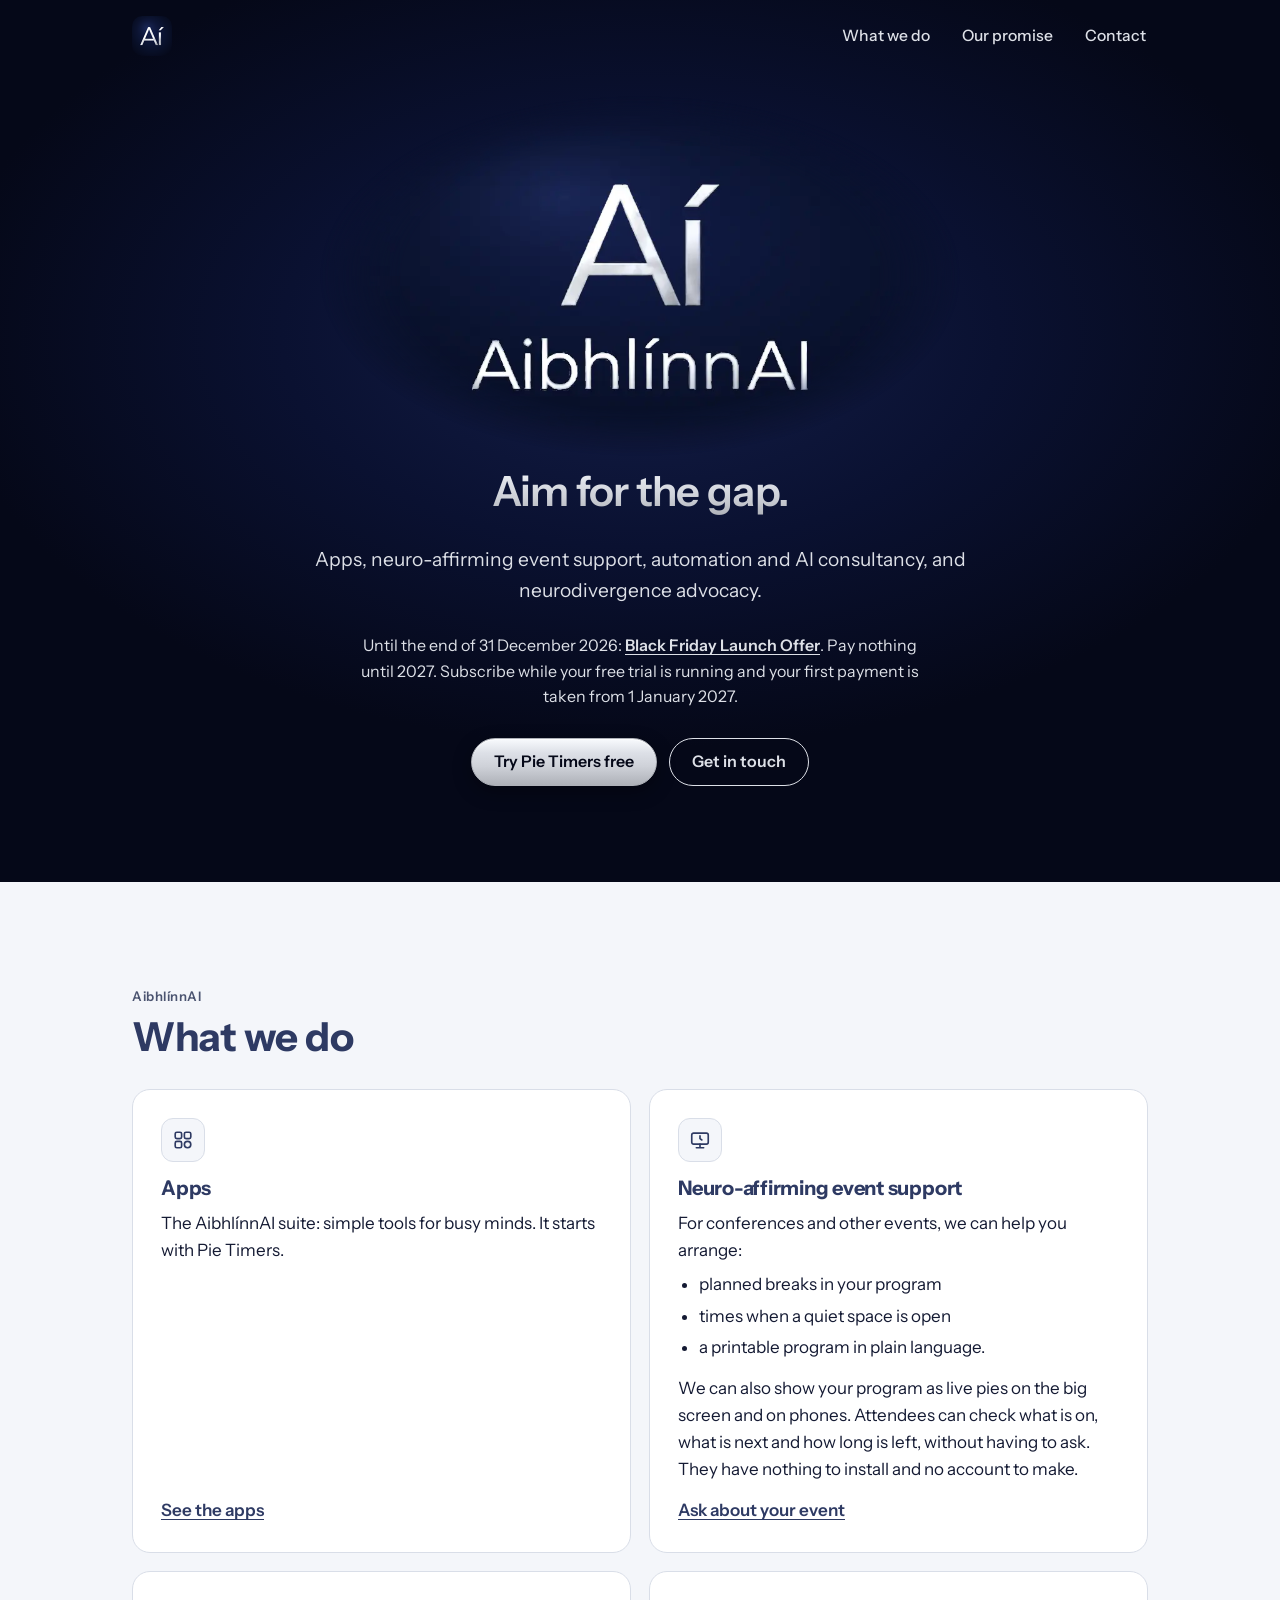
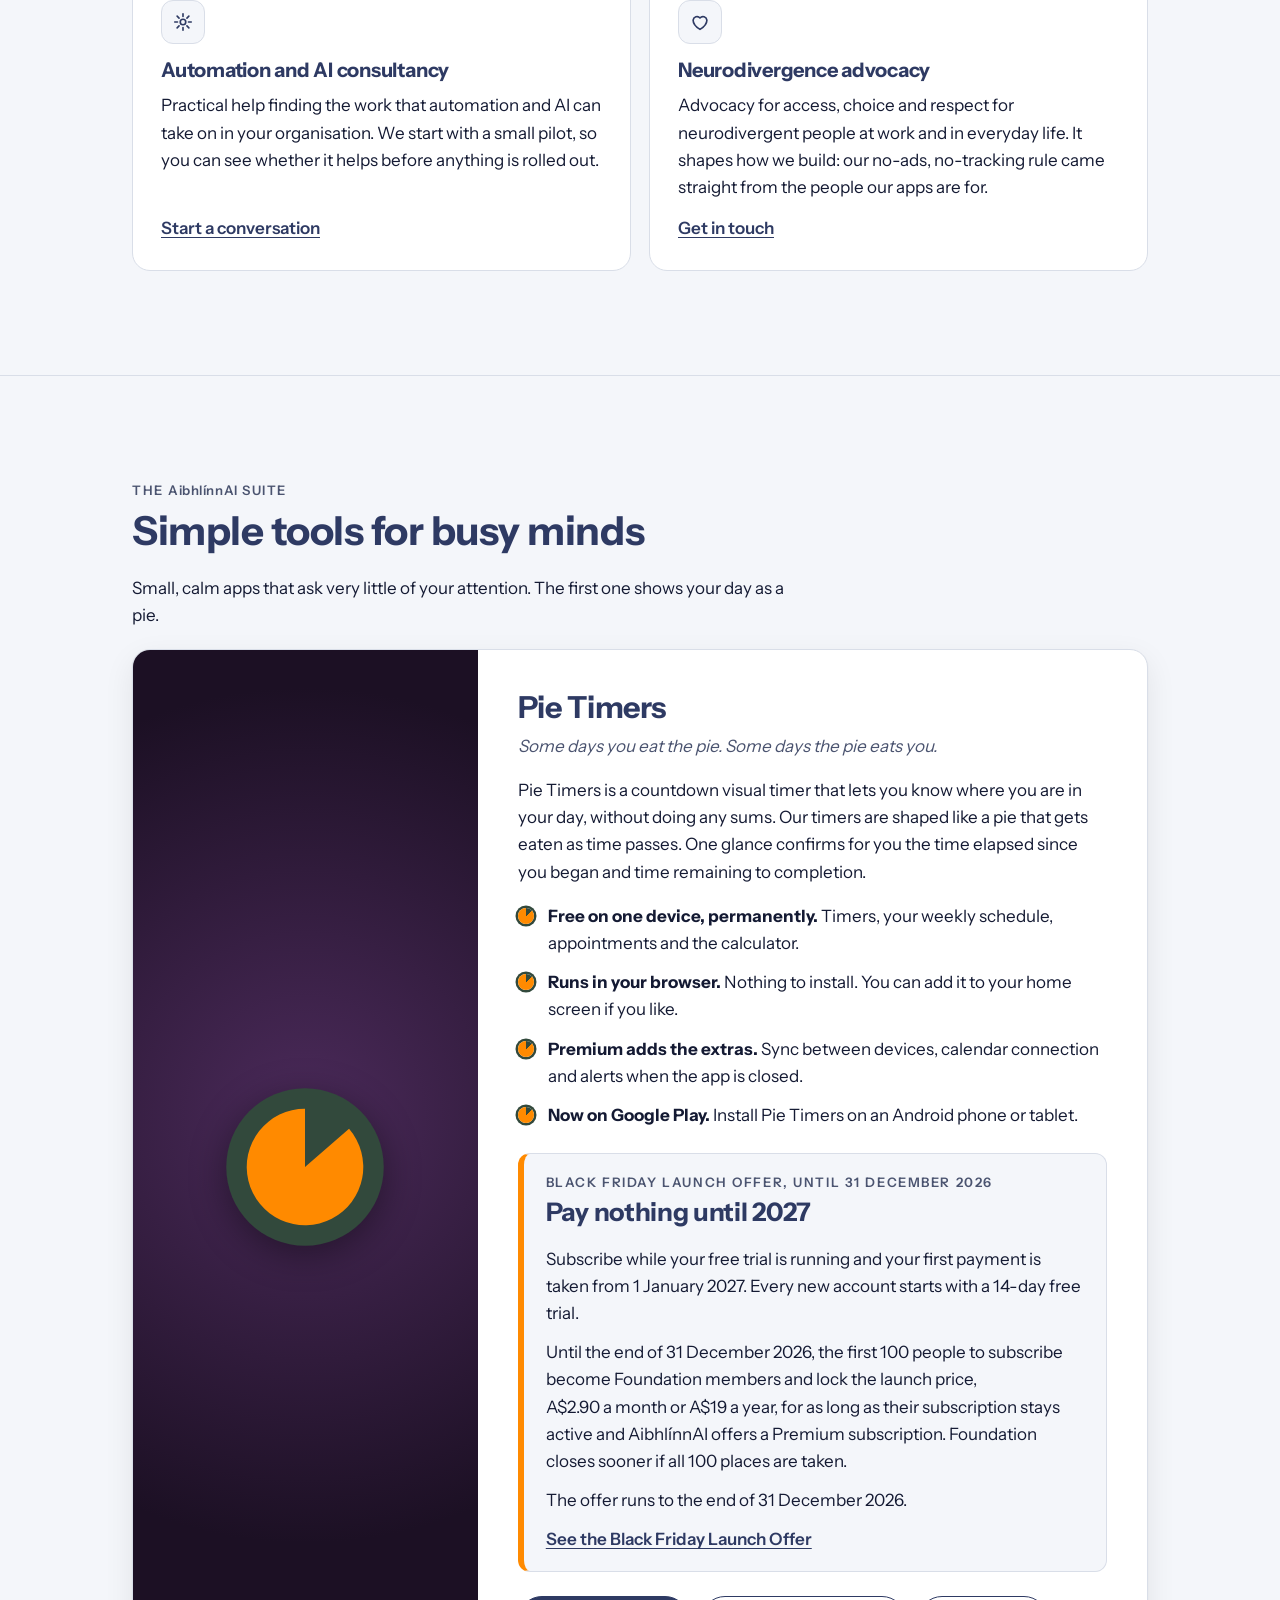
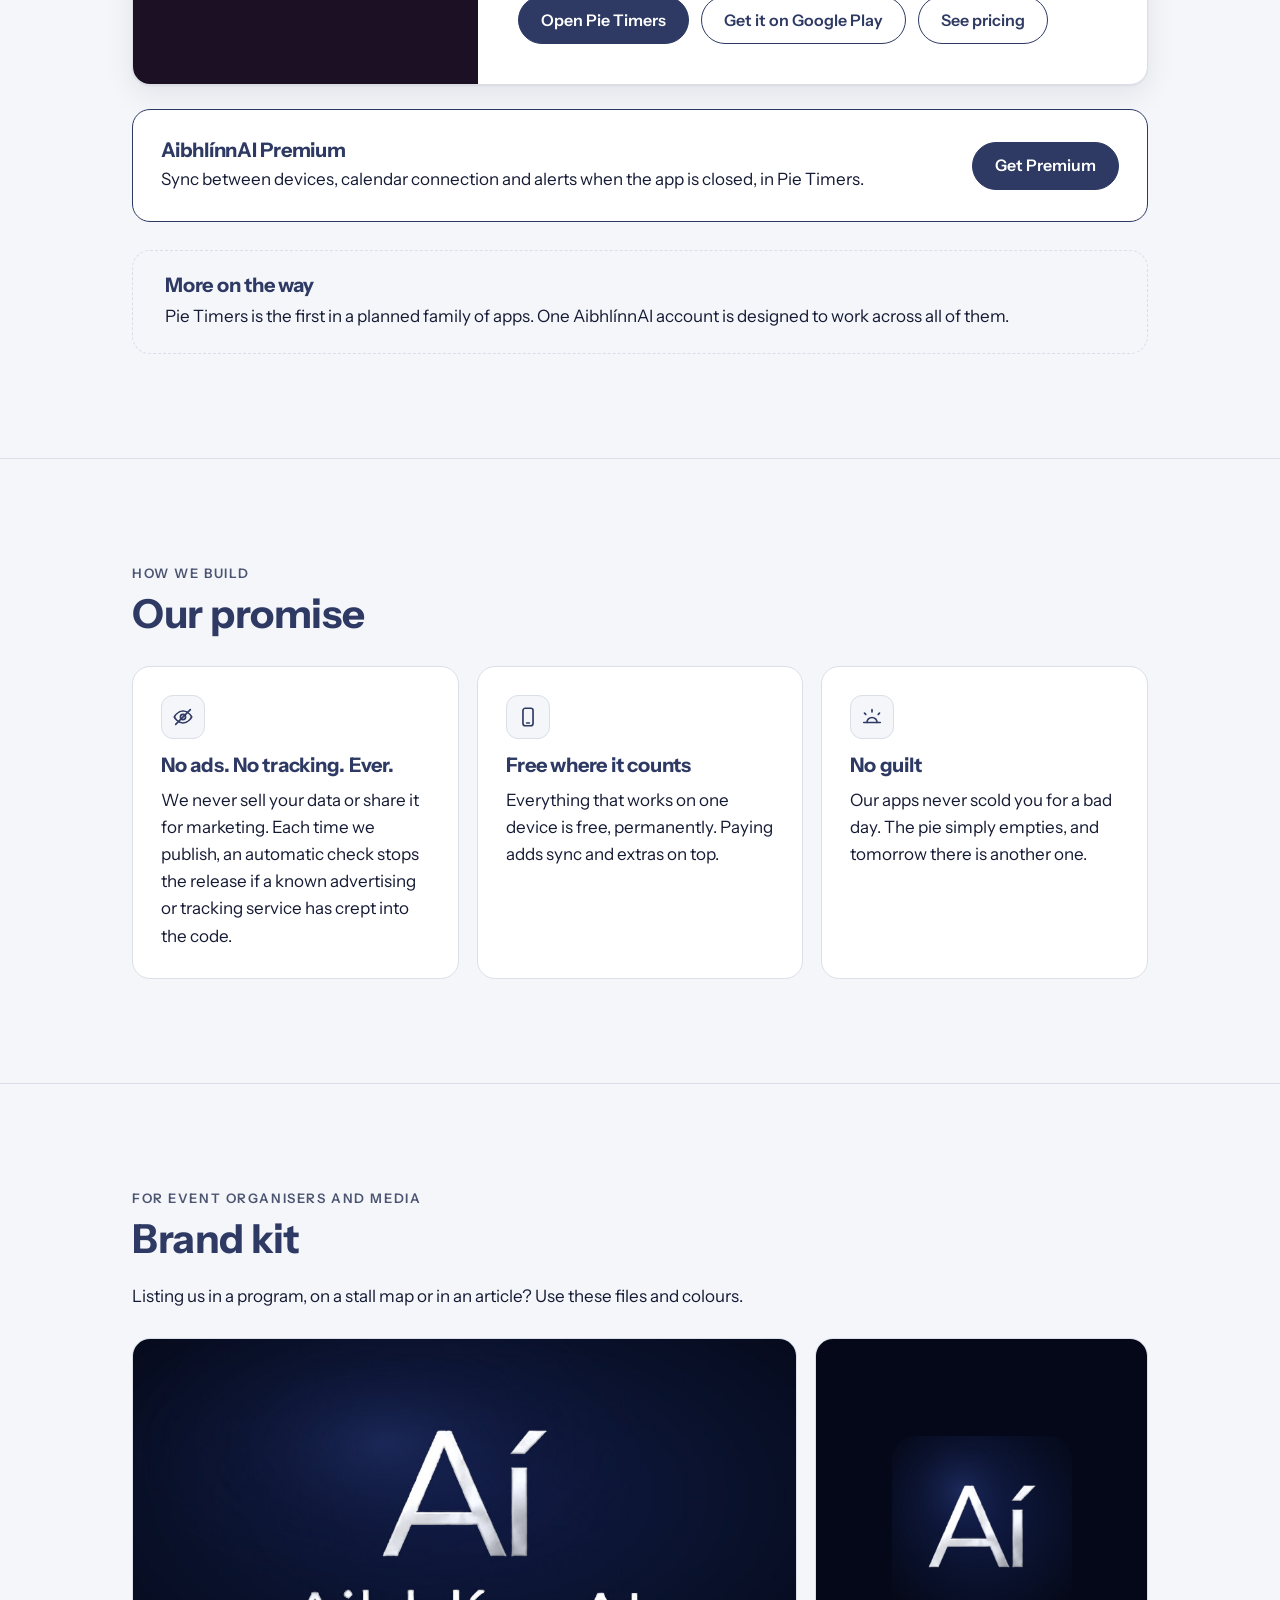
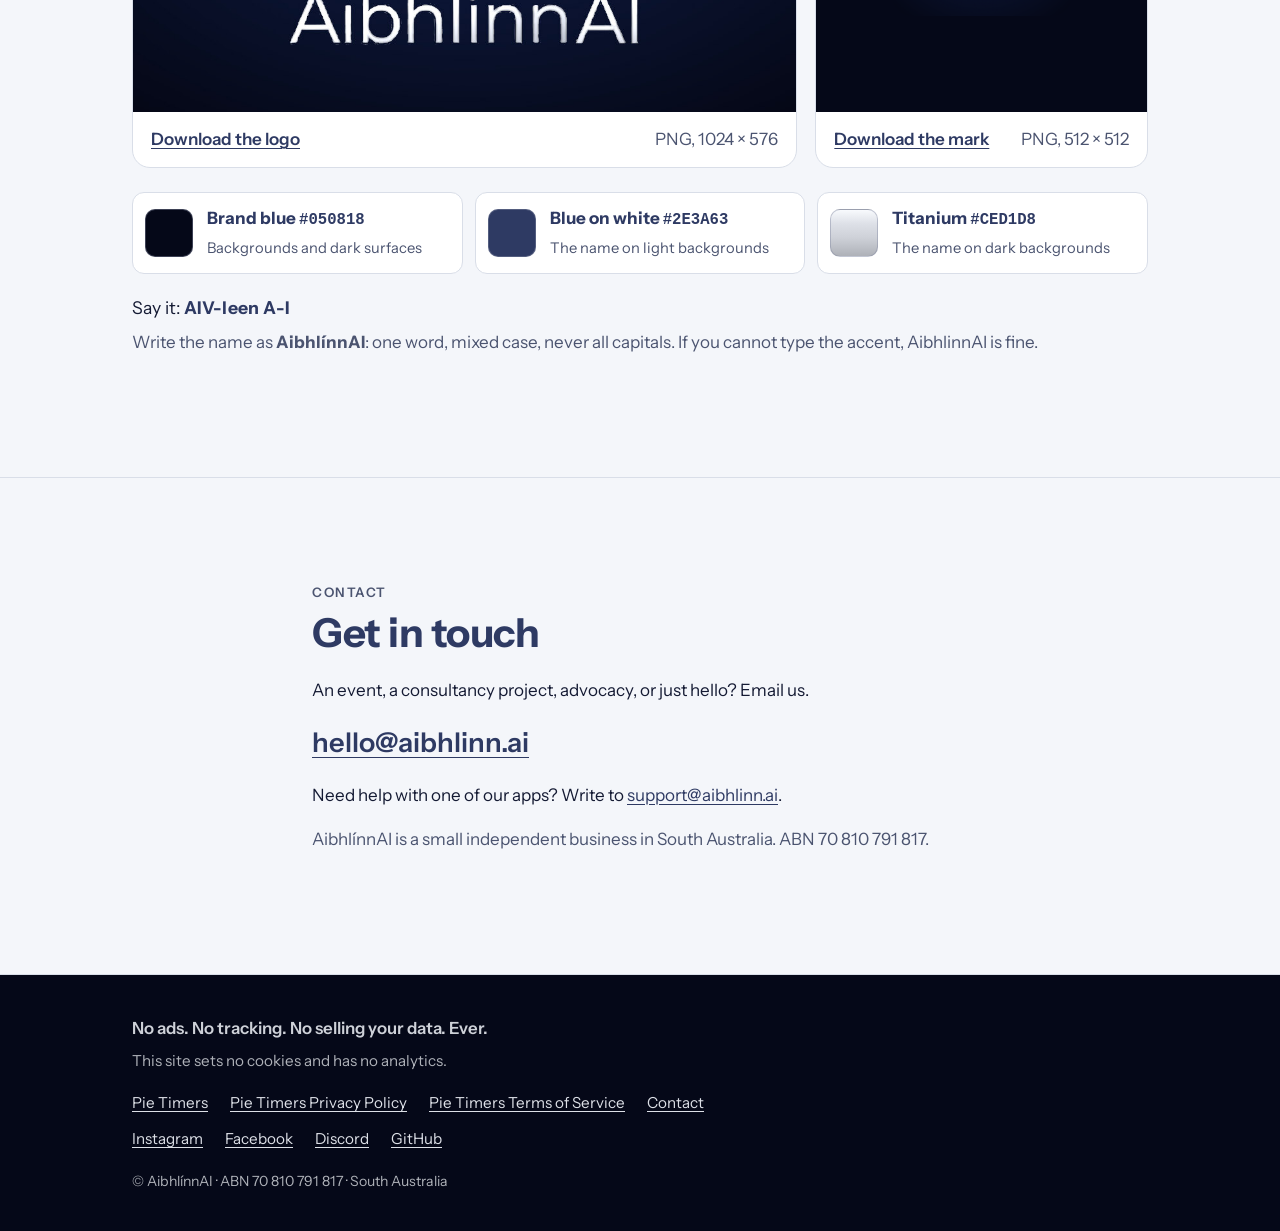
==== commit 2dbcdbd2: "Publish the Black Friday Launch Offer advert, aligned to the live offer Merges launch-offer-and-play" ====
--- a/index.html
+++ b/index.html
@@ -77,6 +77,24 @@
     <p class="tagline">Aim for the gap.</p>
     <p class="lede">Apps, neuro-affirming event support, automation and AI
     consultancy, and neurodivergence advocacy.</p>
+    <!-- OFFER:START -->
+    <!-- The offer line. Nobody has to remove it. This page has no
+         JavaScript, so it cannot hide itself: a scheduled workflow,
+         .github/workflows/retire-offer.yml, deletes everything between
+         the two marker comments around it, markers included, once the
+         Black Friday Launch Offer has closed at the end of
+         31 December 2026. It does the same to the offer
+         block in the Pie Timers card. Keep each marker comment on a line
+         of its own, exactly as written, and keep whole elements between
+         them. The line opens with its closing day, so it is not false
+         if it lingers. It is about the first payment only, so it stays
+         up if the 100 Foundation places fill sooner. It has no
+         subscribe-by date, and none may be added. -->
+    <p class="hero-offer">Until the end of 31&nbsp;December&nbsp;2026:
+    <a href="#offer">Black Friday Launch Offer</a>.
+    Pay nothing until 2027. Subscribe while your free trial is running and
+    your first payment is taken from 1&nbsp;January&nbsp;2027.</p>
+    <!-- OFFER:END -->
     <div class="actions">
       <a class="btn btn-metal" href="https://pietimers.aibhlinn.ai/">Try Pie Timers free</a>
       <a class="btn btn-ghost" href="#contact">Get in touch</a>
@@ -136,10 +154,15 @@
     </div>
   </section>
 
-  <!-- Deliberately no prices and no dates. Both already live in several
-       places that must move together (see CLAUDE.md), and this page is
-       not one of them. The prices and the launch offer live on
-       premium.aibhlinn.ai only; link there instead of quoting them. -->
+  <!-- OFFER:START -->
+  <!-- While the Black Friday Launch Offer runs, this section quotes the
+       launch price and the offer's dates. Both also live in several
+       places in pie-timers-app that must move together (see its
+       CLAUDE.md and this repo's README.md). The offer block takes itself
+       down (.github/workflows/retire-offer.yml), and this note goes with
+       it. Outside an offer, link to https://premium.aibhlinn.ai instead
+       of quoting a price: README.md keeps that rule. -->
+  <!-- OFFER:END -->
   <section class="section" id="apps" aria-labelledby="apps-title">
     <div class="wrap">
       <p class="eyebrow">The <span class="name">AibhlínnAI</span> suite</p>
@@ -158,8 +181,11 @@
         <div class="app-body">
           <h3 id="pt-title">Pie Timers</h3>
           <p class="app-tagline">Some days you eat the pie. Some days the pie eats you.</p>
-          <p>Pie Timers shows how much of your day is left as a shrinking pie.
-          One glance tells you where you are, without doing the sums.</p>
+          <p>Pie Timers is a countdown visual timer that lets you know where
+          you are in your day, without doing any sums. Our timers are shaped
+          like a pie that gets eaten as time passes. One glance confirms for
+          you the time elapsed since you began and time remaining to
+          completion.</p>
           <ul class="ticks">
             <li><strong>Free on one device, permanently.</strong> Timers, your
             weekly schedule, appointments and the calculator.</li>
@@ -167,11 +193,57 @@
             can add it to your home screen if you like.</li>
             <li><strong>Premium adds the extras.</strong> Sync between devices,
             calendar connection and alerts when the app is closed.</li>
-            <li><strong>Android app now in testing.</strong> Open Pie Timers on
-            an Android phone to join the testing list.</li>
+            <li><strong>Now on Google Play.</strong> Install Pie Timers on an
+            Android phone or tablet.</li>
           </ul>
+          <!-- OFFER:START -->
+          <!-- The offer block. Nobody has to remove it. The scheduled
+               workflow .github/workflows/retire-offer.yml deletes
+               everything between the two marker comments around it,
+               markers included, once the Black Friday Launch Offer has
+               closed at the end of 31 December 2026,
+               together with the offer line in the hero. Keep each marker
+               comment on a line of its own, exactly as written, and keep
+               whole elements between them.
+
+               The Foundation paragraph has a second pair of markers of
+               its own. If all 100 Foundation places are taken sooner,
+               run the workflow by hand with "foundation_only" ticked
+               (README.md says how): it deletes that one paragraph and
+               leaves the rest, because a full Foundation does not end
+               "Pay nothing until 2027". Everything about Foundation is
+               in that one paragraph, on purpose.
+
+               The hero line, the heading and the Foundation paragraph
+               each say which day the offer ends, and nothing in the
+               block goes false if it lingers: the hook and its condition
+               are about the first payment, and that rule has no cut-off.
+               The hook has no subscribe-by date,
+               and none may be added: it is true for anyone who
+               subscribes while their free trial is running. The price
+               and dates here must match pie-timers-app (see README.md,
+               "Prices and dates"). -->
+          <aside class="offer" id="offer" aria-labelledby="offer-title">
+            <h4 id="offer-title">Black Friday Launch Offer, until 31&nbsp;December&nbsp;2026</h4>
+            <p class="offer-hook">Pay nothing until 2027</p>
+            <p>Subscribe while your free trial is running and your first
+            payment is taken from 1&nbsp;January&nbsp;2027. Every new
+            account starts with a 14-day free trial.</p>
+            <!-- FOUNDATION:START -->
+            <p>Until the end of 31&nbsp;December&nbsp;2026,
+            the first 100 people to subscribe become Foundation members
+            and lock the launch price, A$2.90&nbsp;a&nbsp;month or
+            A$19&nbsp;a&nbsp;year, for as long as their subscription stays
+            active and AibhlínnAI offers a Premium subscription. Foundation
+            closes sooner if all 100 places are taken.</p>
+            <!-- FOUNDATION:END -->
+            <p>The offer runs to the end of 31&nbsp;December&nbsp;2026.</p>
+            <p class="card-link"><a href="https://pietimers.aibhlinn.ai/foundation.html">See the Black Friday Launch Offer</a></p>
+          </aside>
+          <!-- OFFER:END -->
           <div class="actions">
             <a class="btn btn-primary" href="https://pietimers.aibhlinn.ai/">Open Pie Timers</a>
+            <a class="btn btn-ghost" href="https://play.google.com/store/apps/details?id=ai.aibhlinn.pietimers">Get it on Google Play</a>
             <a class="btn btn-ghost" href="https://premium.aibhlinn.ai/">See pricing</a>
           </div>
         </div>
--- a/site.css
+++ b/site.css
@@ -232,6 +232,32 @@
 }
 @media (prefers-color-scheme: dark){ .ticks li::before{ box-shadow:0 0 0 2.5px #4A6B56; } }
 
+/* Black Friday Launch Offer, inside the Pie Timers card. Temporary. Its
+   HTML is taken out of index.html by .github/workflows/retire-offer.yml
+   when the offer closes. These rules then style nothing and can be
+   deleted whenever someone is next here: no date forces it. The borders
+   are real borders, so the block keeps its outline in forced-colors mode. */
+.offer{
+  margin:0 0 24px; padding:18px clamp(16px, 3vw, 22px);
+  background:var(--bg); border:1px solid var(--line);
+  border-left:6px solid var(--pt-orange); border-radius:var(--radius-sm);
+  scroll-margin-top:16px;
+}
+.offer h4{
+  margin:0 0 4px; color:var(--muted);
+  font-size:.82rem; font-weight:600; letter-spacing:.12em; text-transform:uppercase;
+}
+.offer-hook{
+  margin:0 0 .4em; color:var(--heading);
+  font-size:clamp(1.3rem, 1.1rem + 1vw, 1.6rem); font-weight:700;
+  line-height:1.2; letter-spacing:-.012em;
+}
+.offer p{ margin-bottom:.7em; }
+.offer p:last-child{ margin-bottom:0; }
+/* The same offer, one line in the navy hero. */
+.hero-offer{ max-width:52ch; margin:0 auto 28px; color:var(--ti-upper); font-size:1rem; }
+.hero-offer a{ font-weight:600; }
+
 .next{
   margin-top:28px; padding:22px clamp(20px, 4vw, 32px);
   border:1.5px dashed var(--line); border-radius:var(--radius);
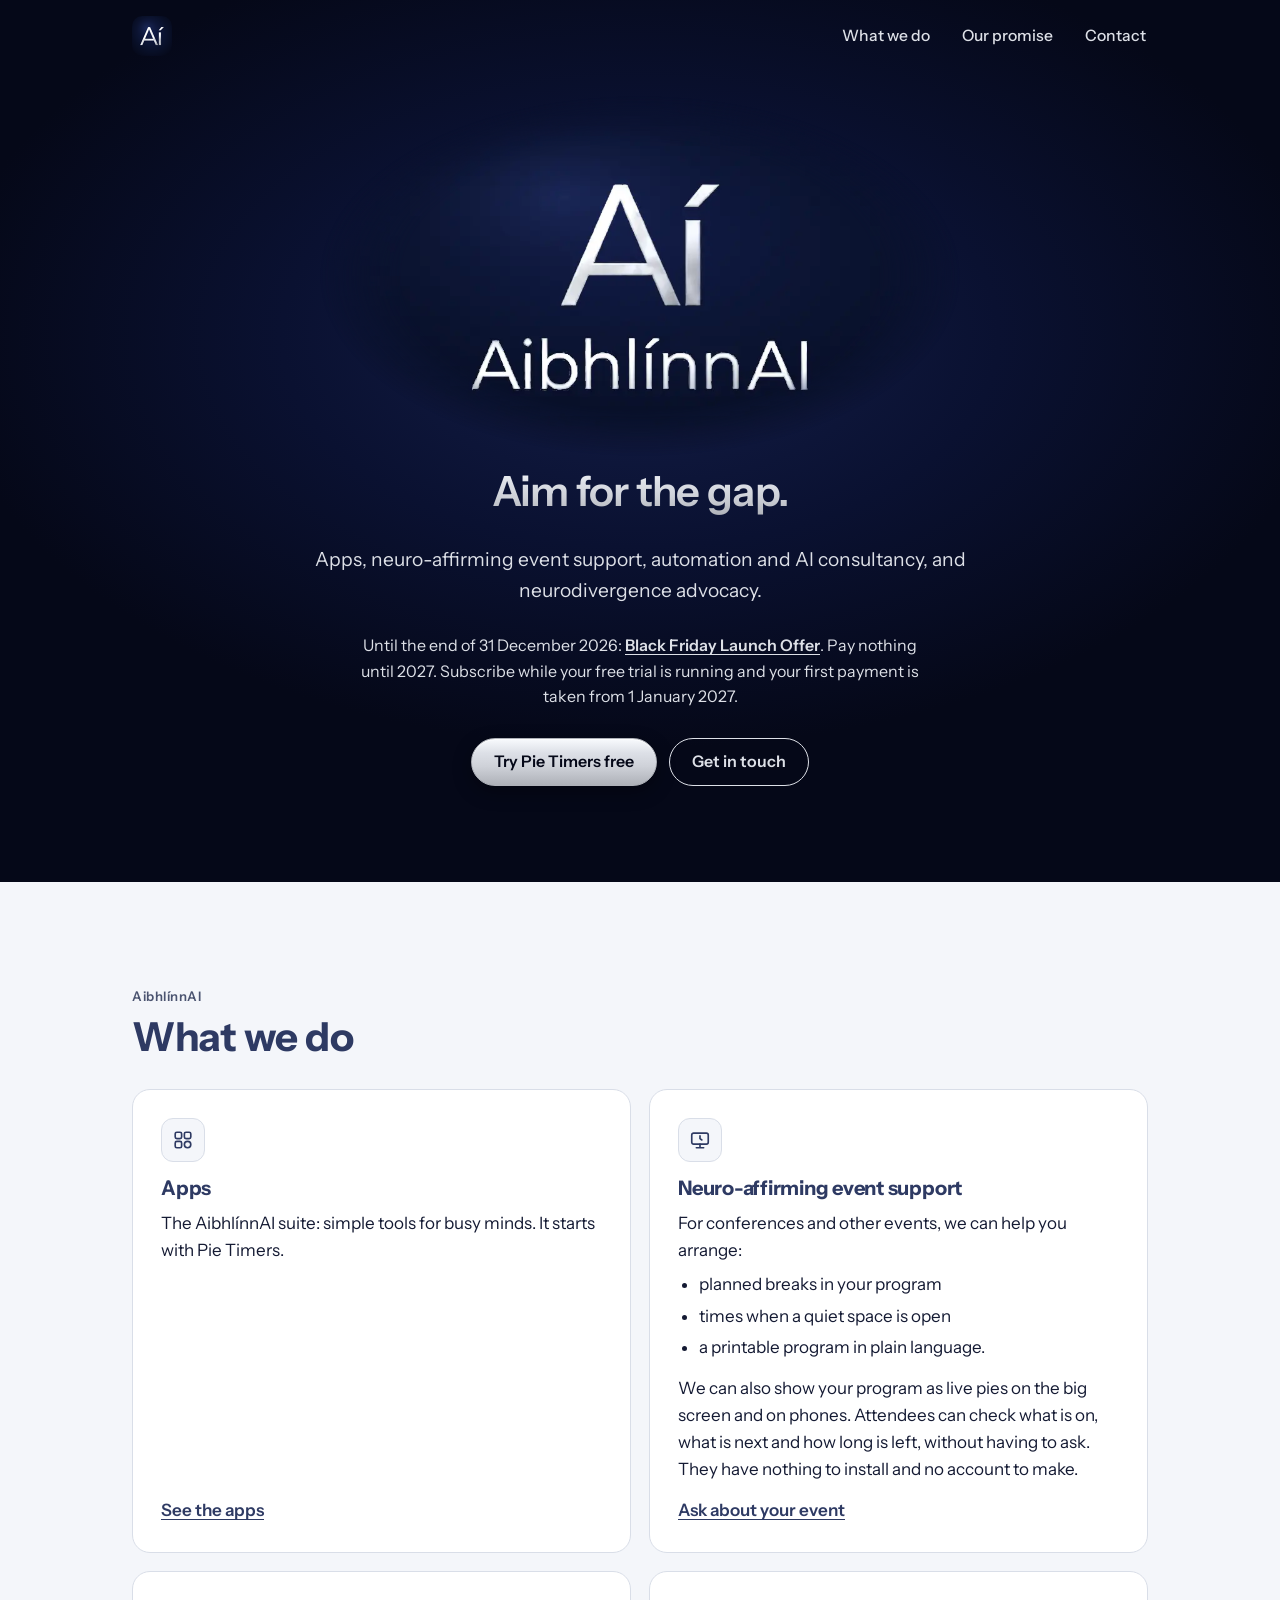
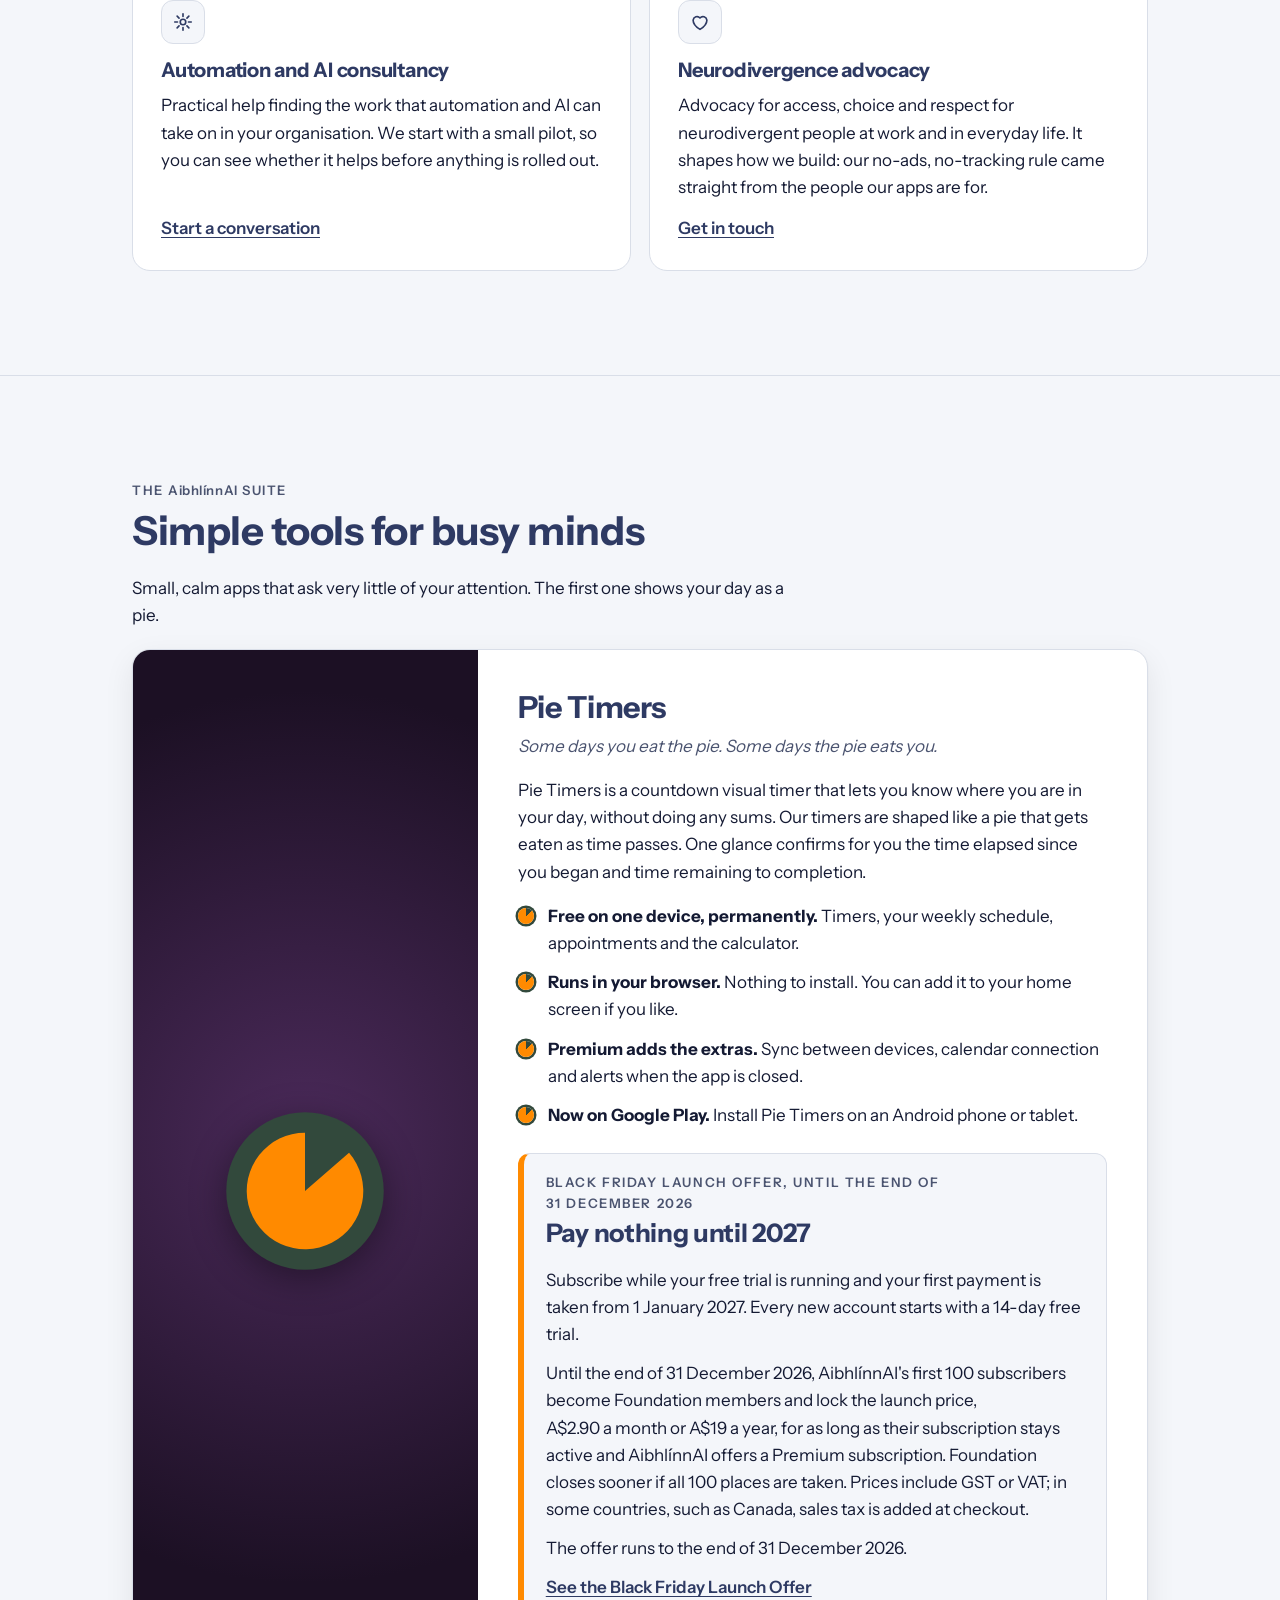
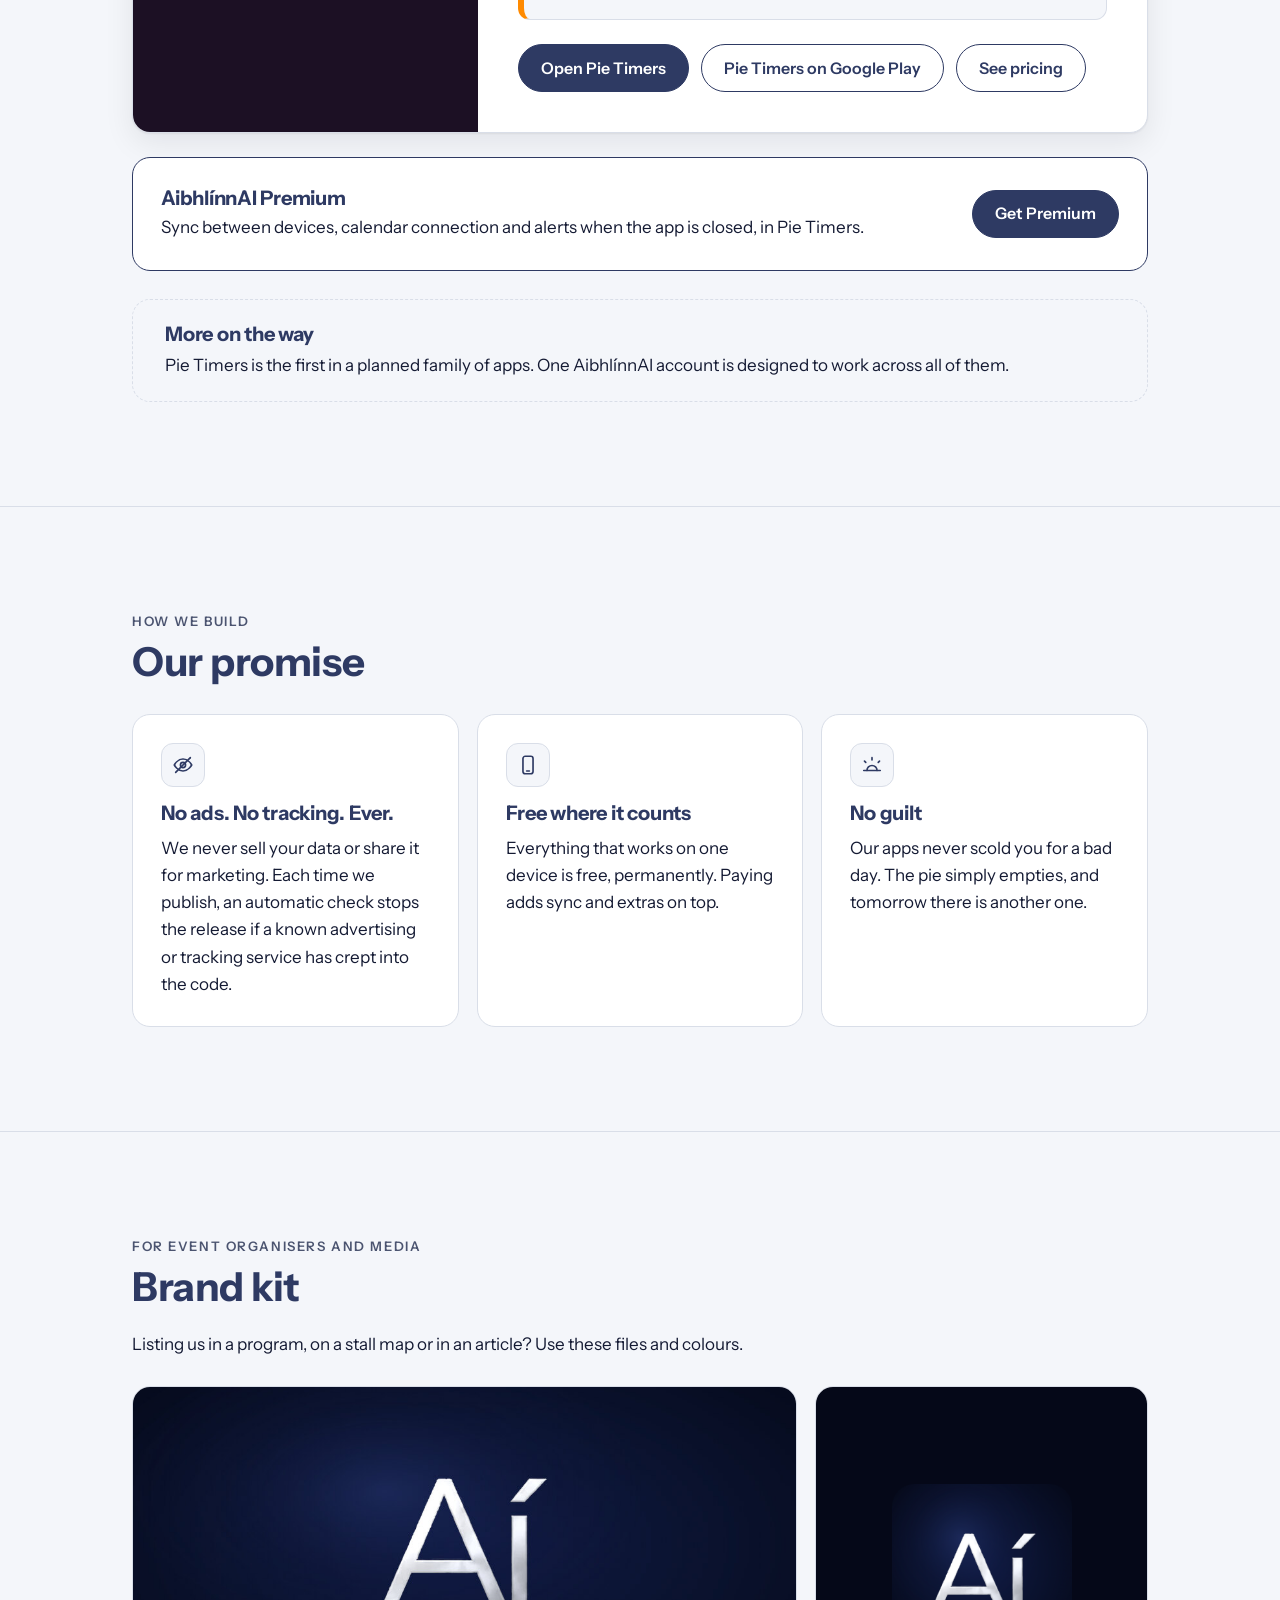
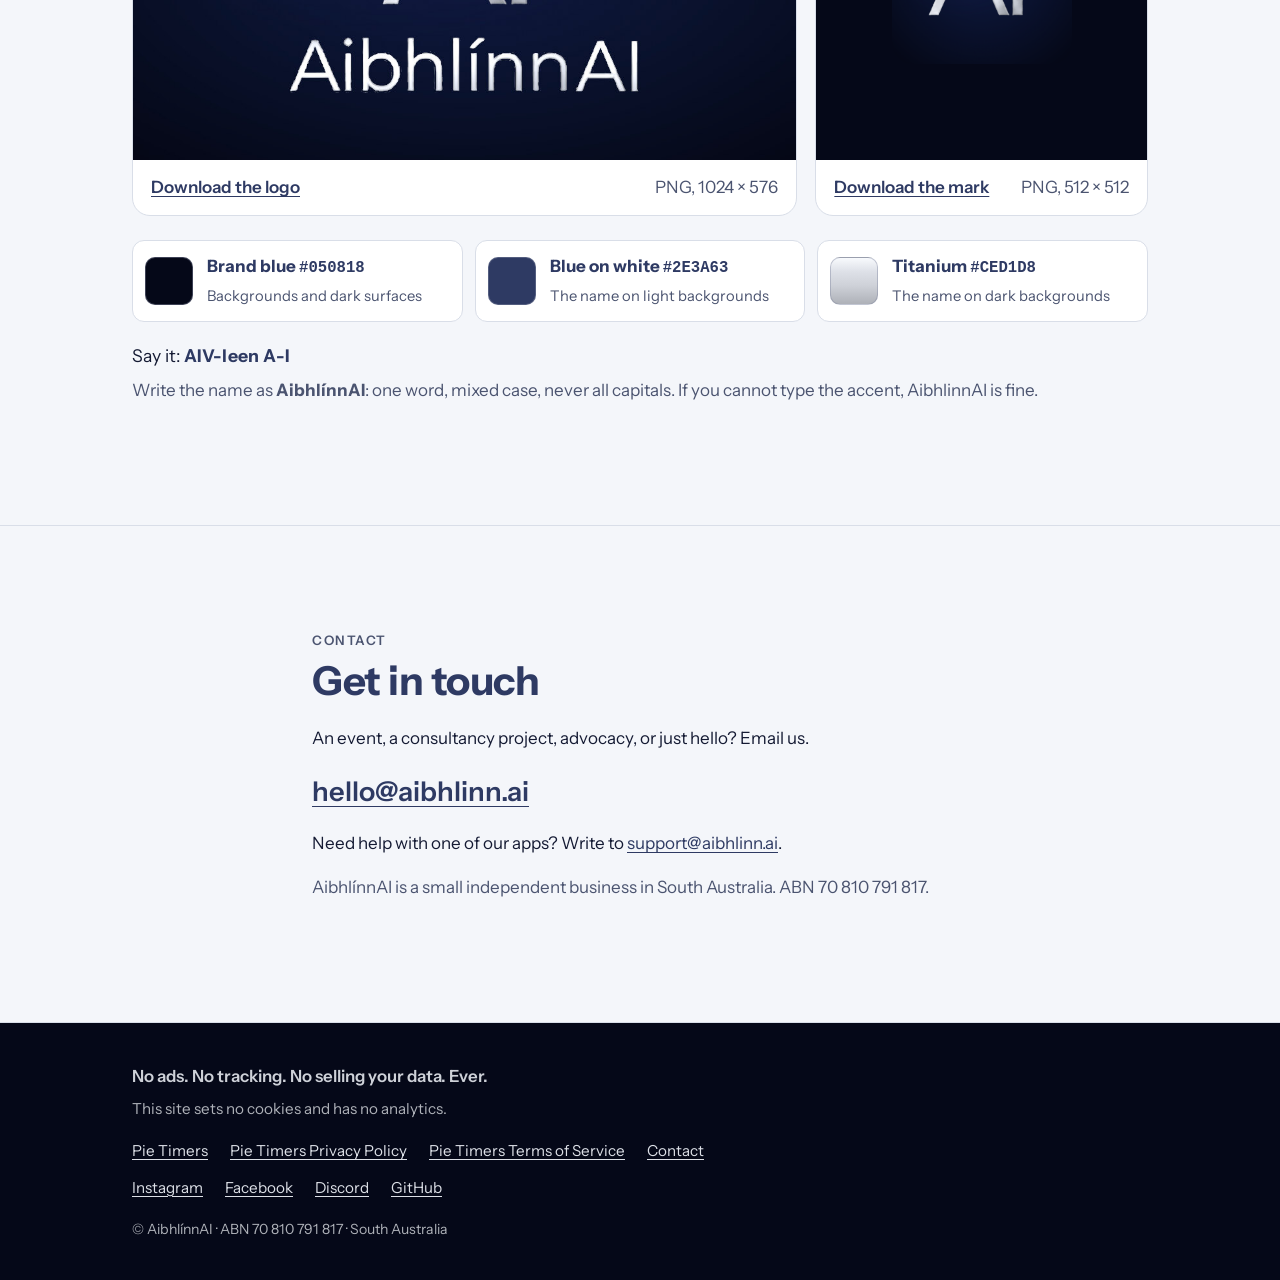
==== commit 842230d3: "Advert: fixes from review - Play button: "Pie Timers on Google Play" (no "it" in new wording). - Off" ====
--- a/index.html
+++ b/index.html
@@ -224,18 +224,20 @@
                and dates here must match pie-timers-app (see README.md,
                "Prices and dates"). -->
           <aside class="offer" id="offer" aria-labelledby="offer-title">
-            <h4 id="offer-title">Black Friday Launch Offer, until 31&nbsp;December&nbsp;2026</h4>
+            <h4 id="offer-title">Black Friday Launch Offer, until the end of 31&nbsp;December&nbsp;2026</h4>
             <p class="offer-hook">Pay nothing until 2027</p>
             <p>Subscribe while your free trial is running and your first
             payment is taken from 1&nbsp;January&nbsp;2027. Every new
             account starts with a 14-day free trial.</p>
             <!-- FOUNDATION:START -->
             <p>Until the end of 31&nbsp;December&nbsp;2026,
-            the first 100 people to subscribe become Foundation members
+            AibhlínnAI's first 100 subscribers become Foundation members
             and lock the launch price, A$2.90&nbsp;a&nbsp;month or
             A$19&nbsp;a&nbsp;year, for as long as their subscription stays
             active and AibhlínnAI offers a Premium subscription. Foundation
-            closes sooner if all 100 places are taken.</p>
+            closes sooner if all 100 places are taken. Prices include GST
+            or VAT; in some countries, such as Canada, sales tax is added at
+            checkout.</p>
             <!-- FOUNDATION:END -->
             <p>The offer runs to the end of 31&nbsp;December&nbsp;2026.</p>
             <p class="card-link"><a href="https://pietimers.aibhlinn.ai/foundation.html">See the Black Friday Launch Offer</a></p>
@@ -243,7 +245,7 @@
           <!-- OFFER:END -->
           <div class="actions">
             <a class="btn btn-primary" href="https://pietimers.aibhlinn.ai/">Open Pie Timers</a>
-            <a class="btn btn-ghost" href="https://play.google.com/store/apps/details?id=ai.aibhlinn.pietimers">Get it on Google Play</a>
+            <a class="btn btn-ghost" href="https://play.google.com/store/apps/details?id=ai.aibhlinn.pietimers">Pie Timers on Google Play</a>
             <a class="btn btn-ghost" href="https://premium.aibhlinn.ai/">See pricing</a>
           </div>
         </div>
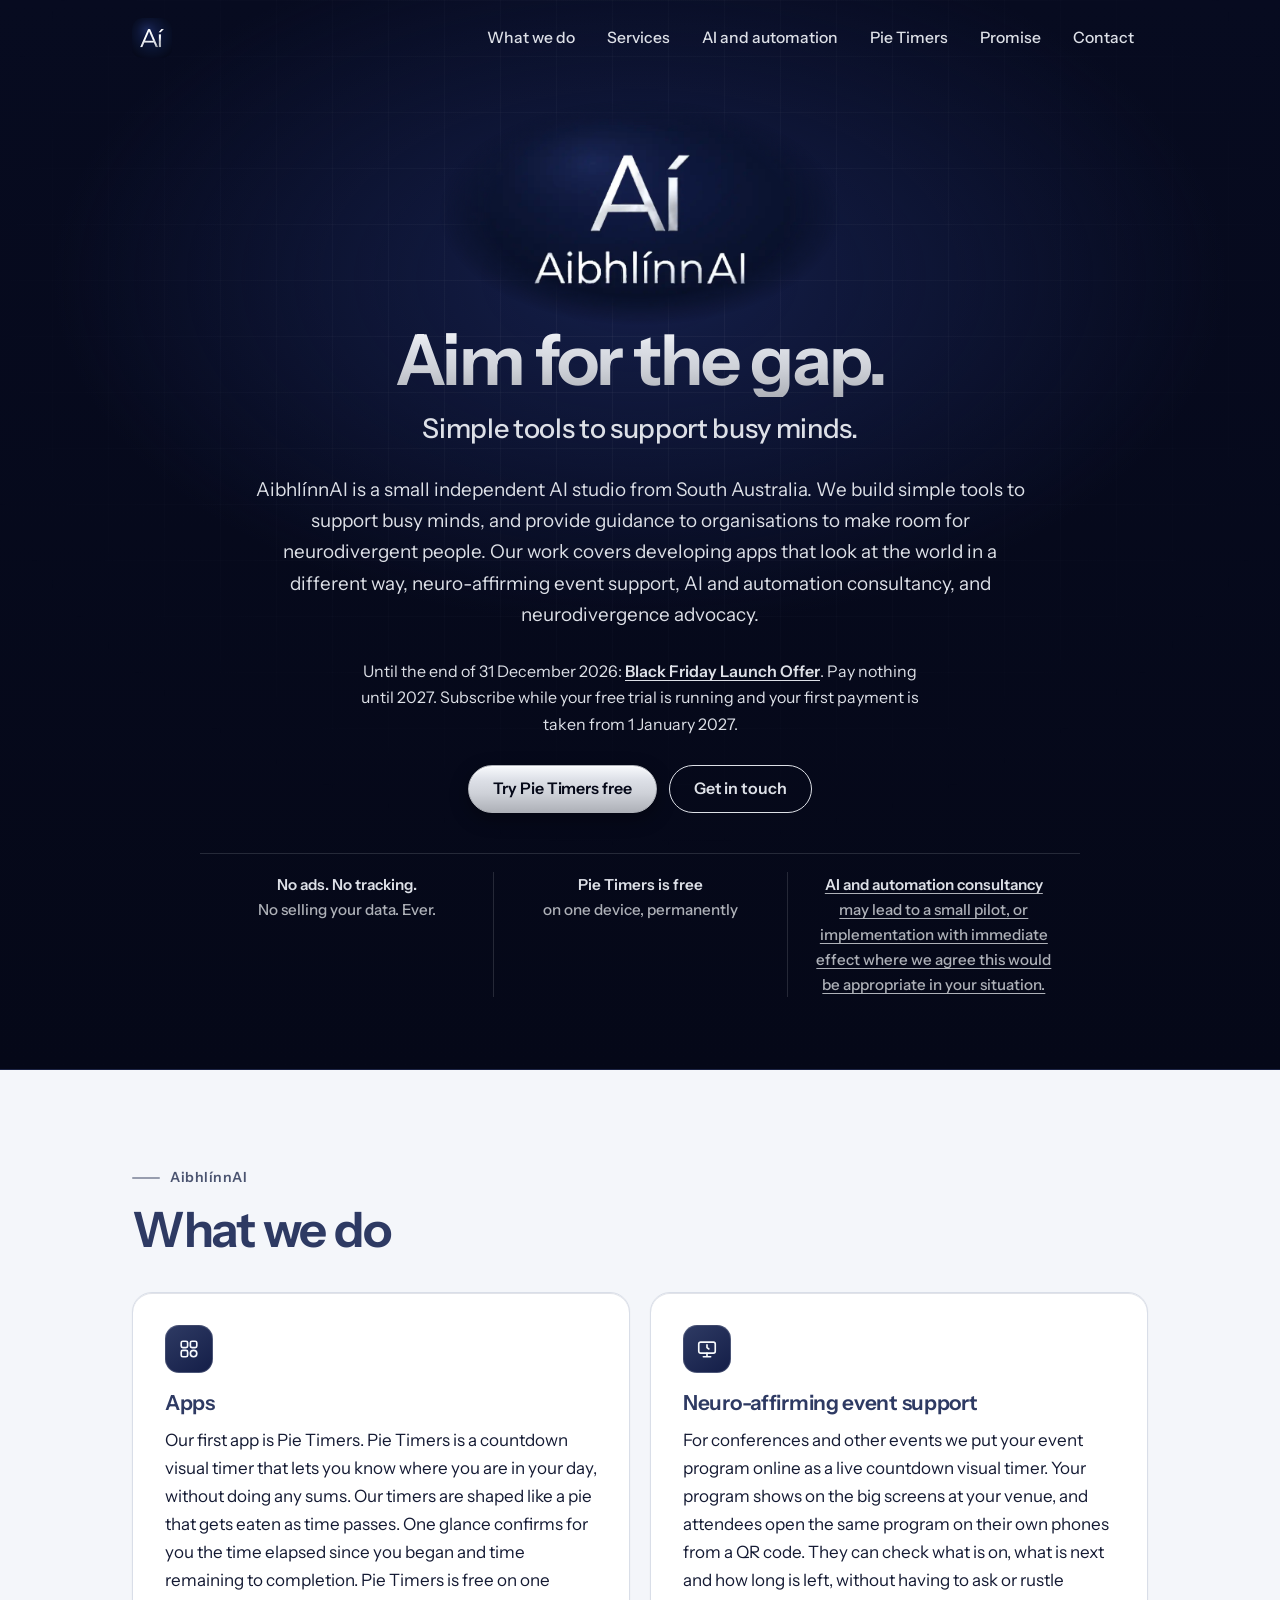
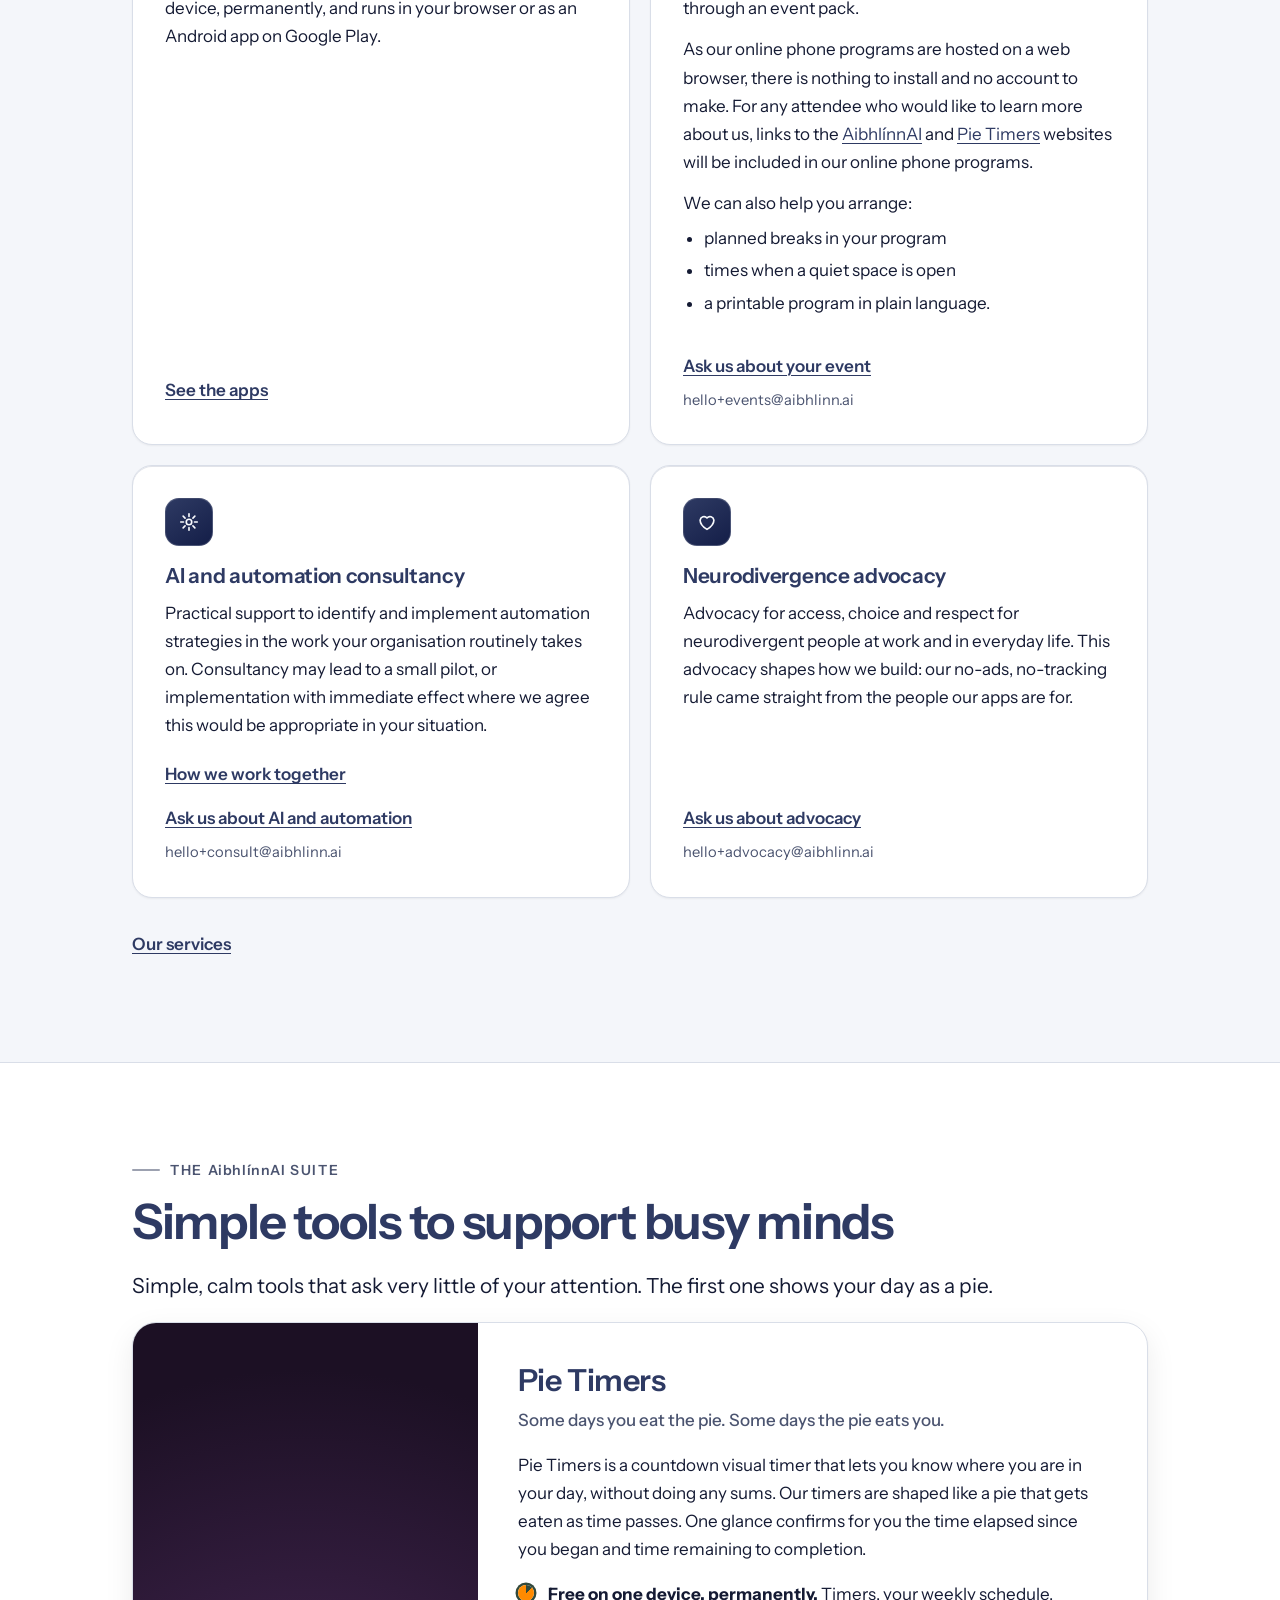
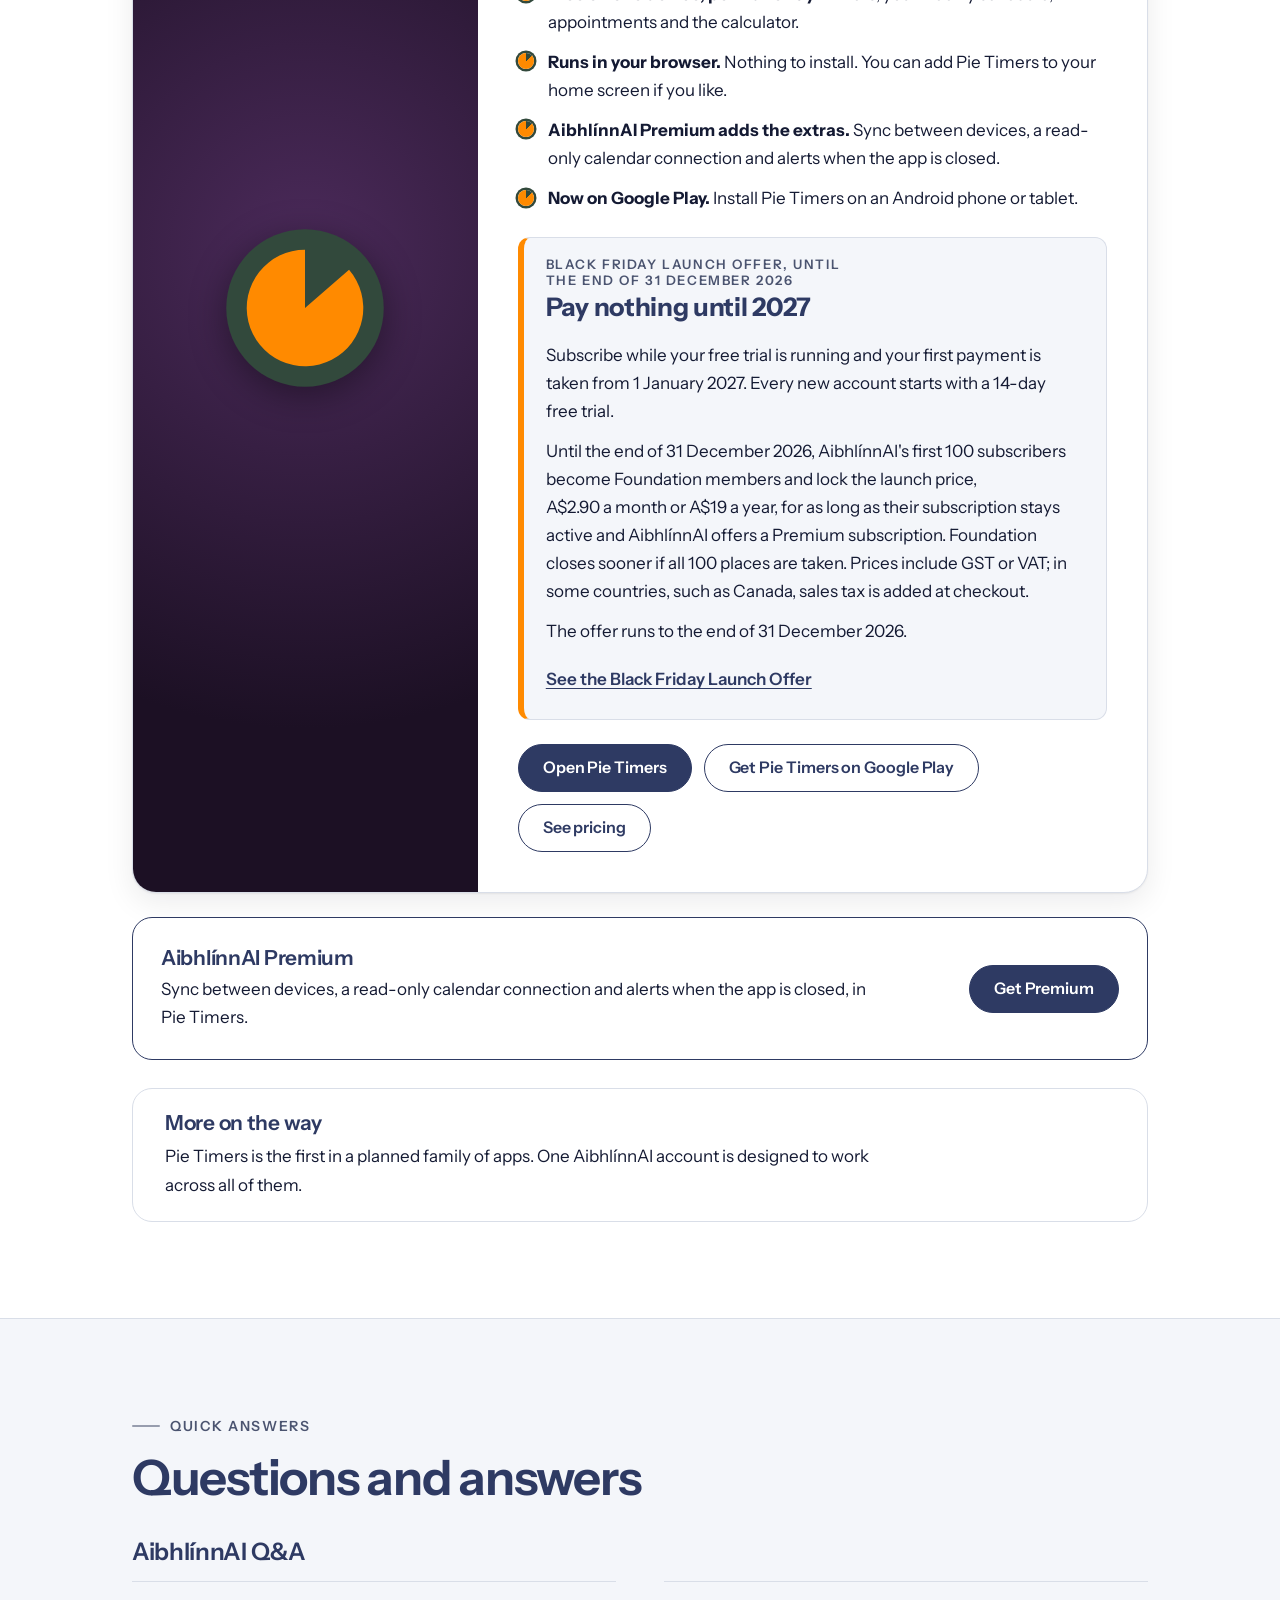
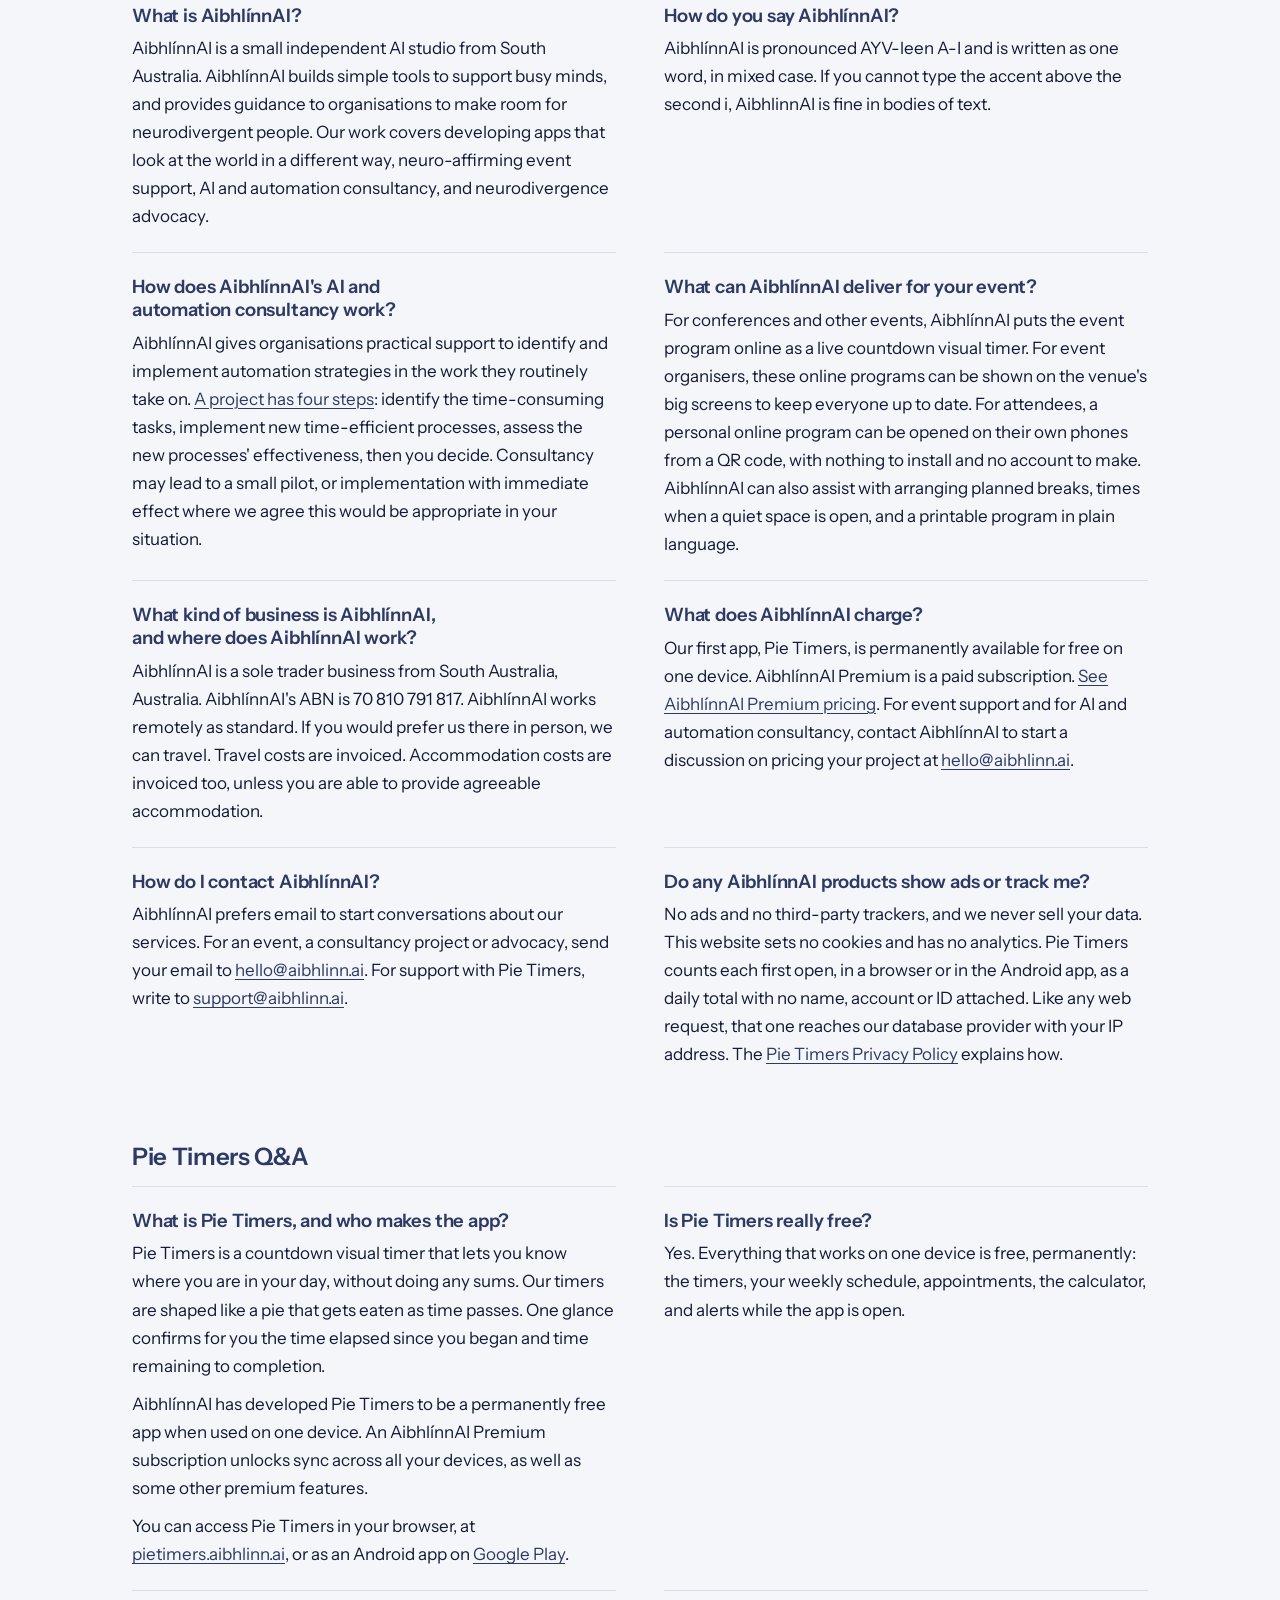
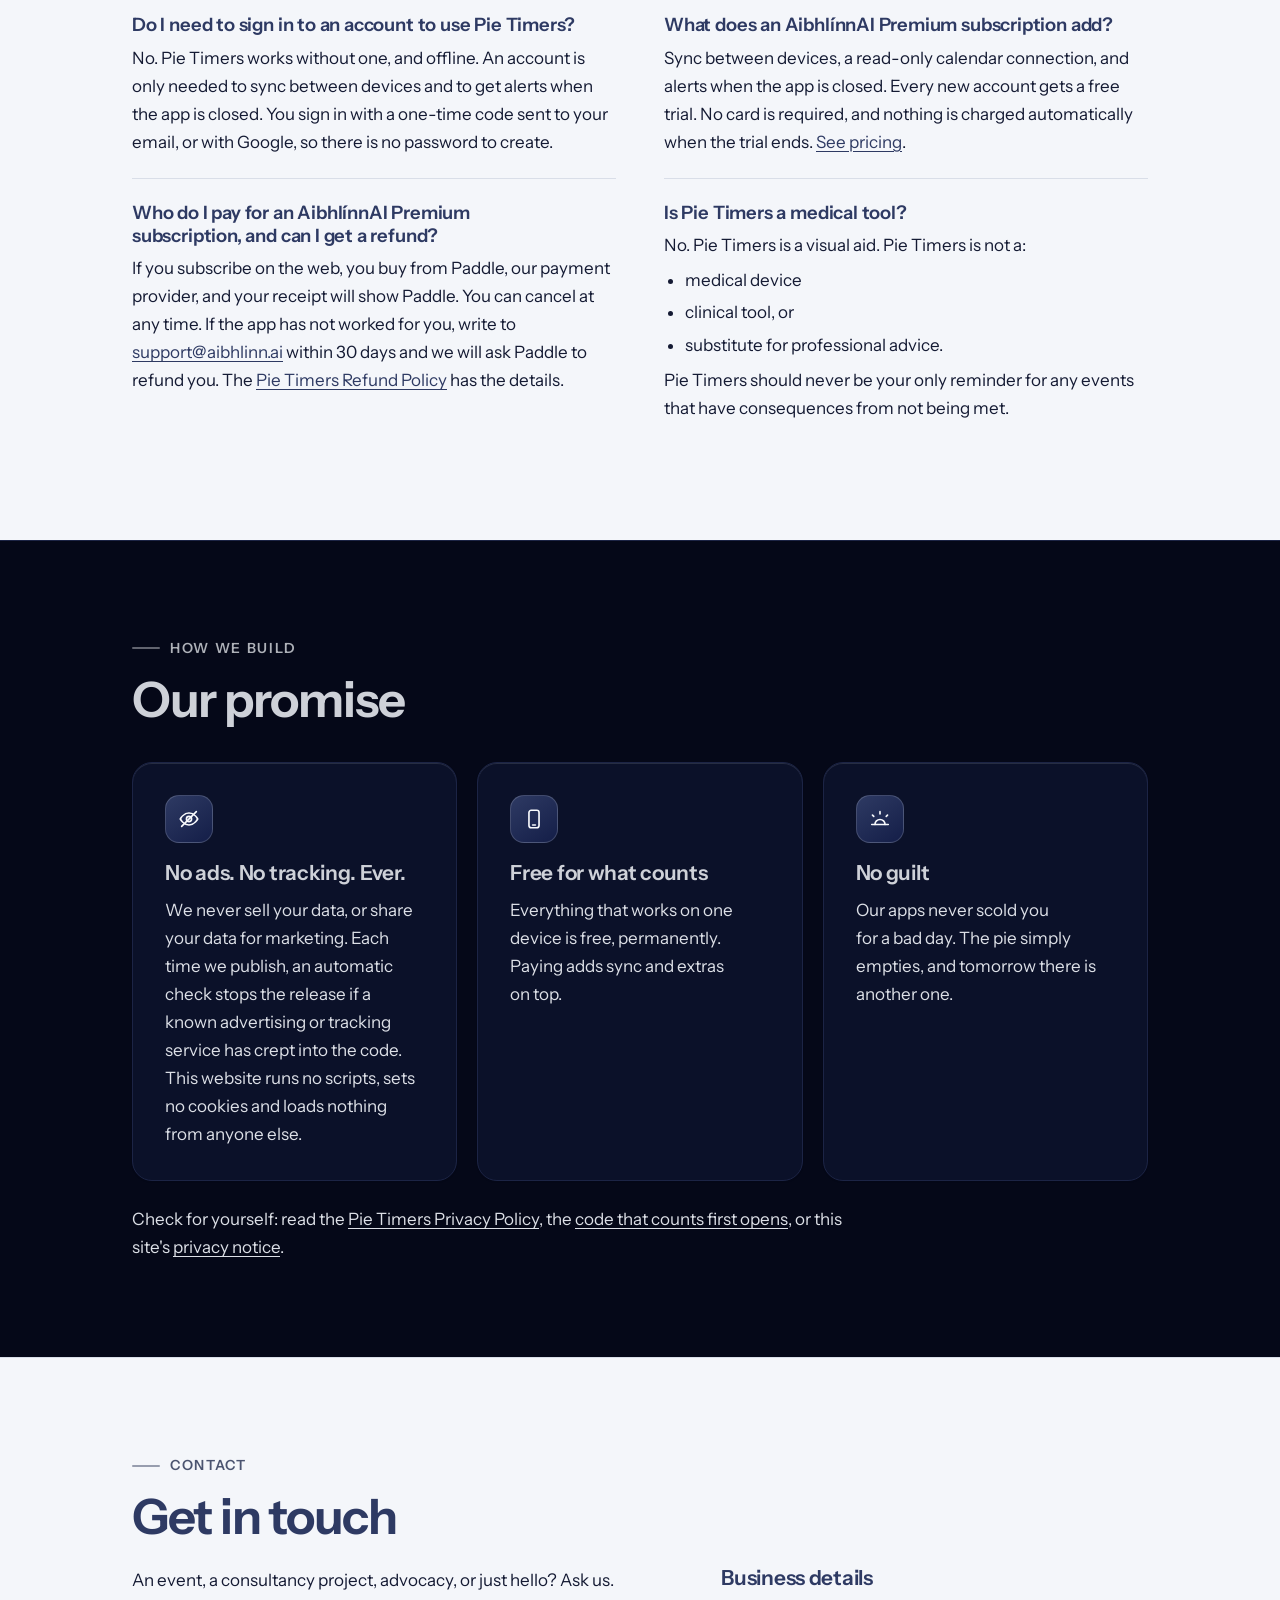
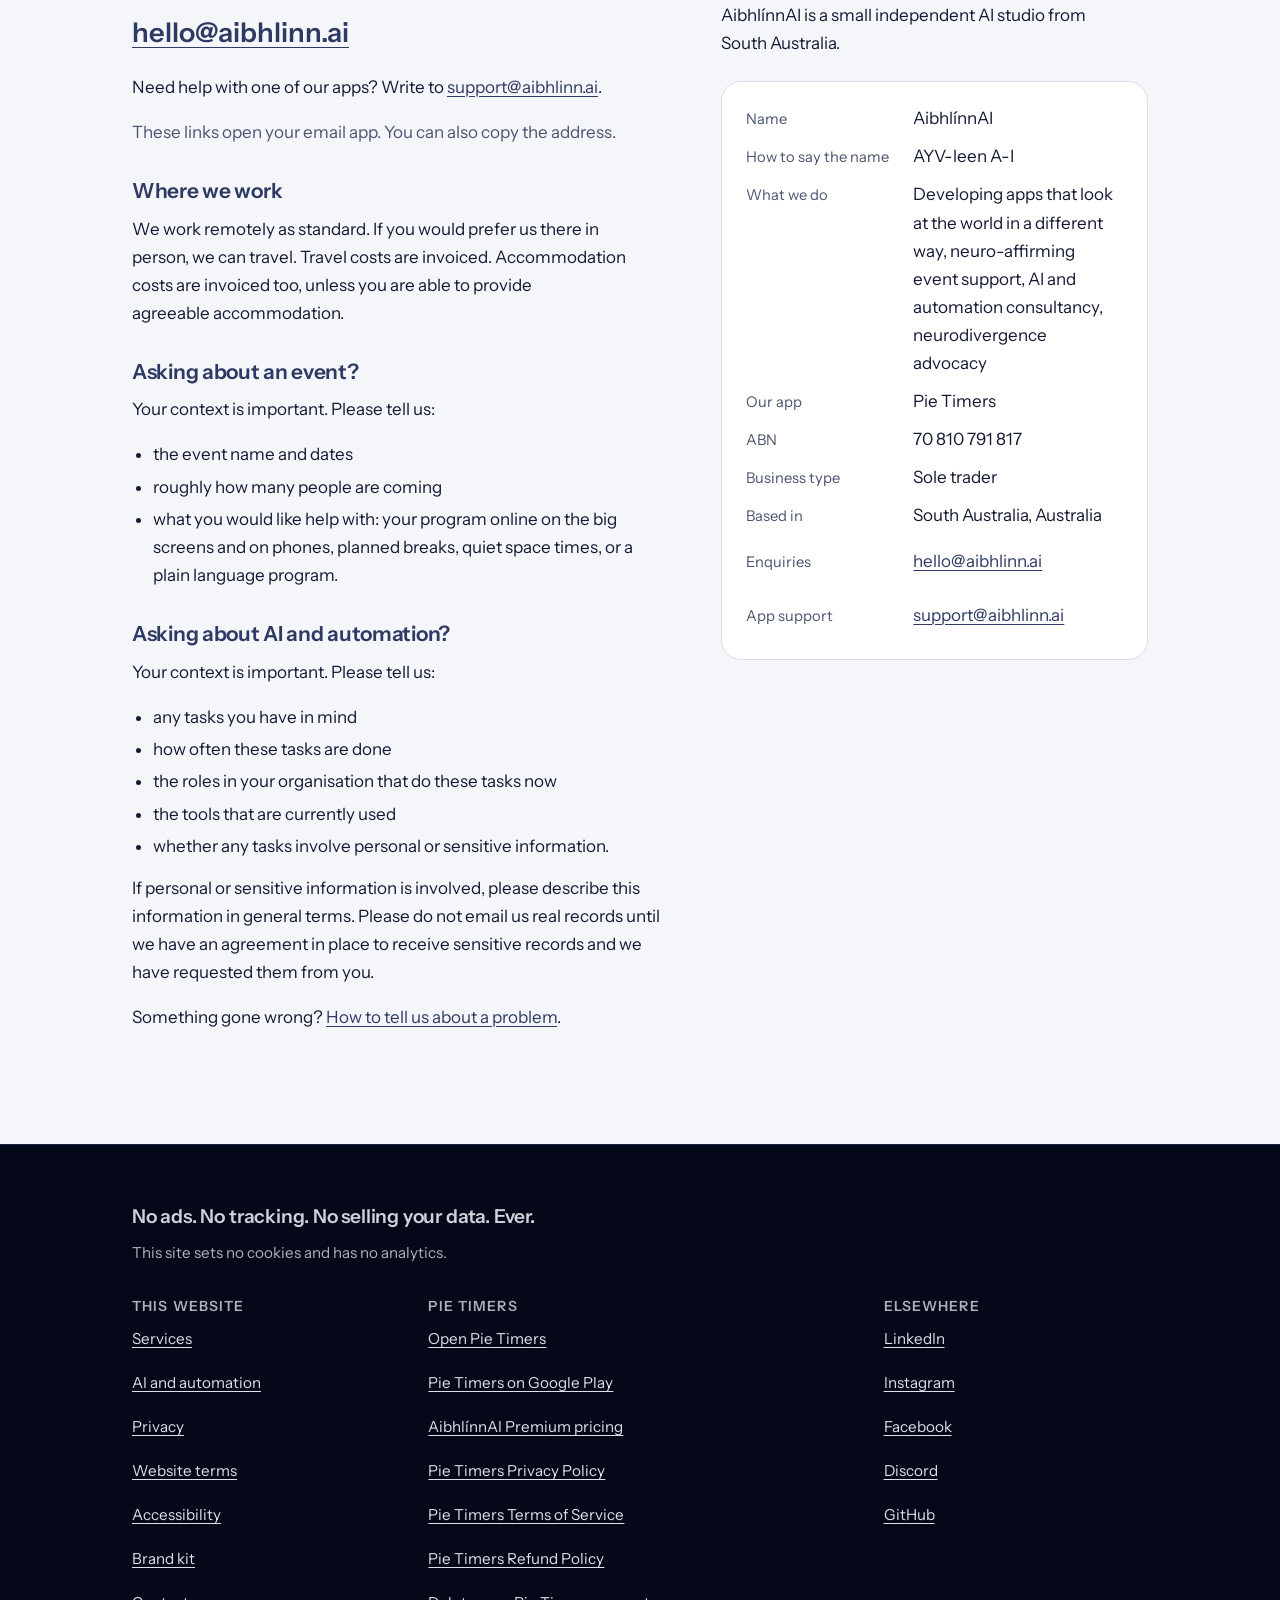
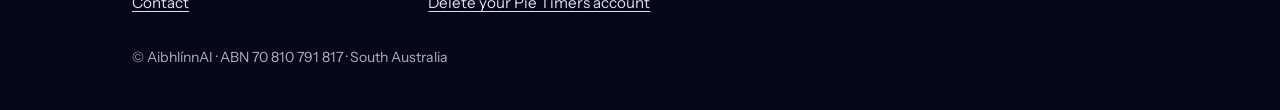
==== commit 2a07993c: "Publish the AI and automation reset, with the launch advert Merges site-with-advert (the owner's res" ====
--- a/index.html
+++ b/index.html
@@ -3,8 +3,11 @@
 <head>
 <meta charset="utf-8">
 <meta name="viewport" content="width=device-width, initial-scale=1, viewport-fit=cover">
+<meta http-equiv="Content-Security-Policy" content="default-src 'none'; style-src 'self'; img-src 'self'; font-src 'self'; base-uri 'none'; form-action 'none'">
+<meta name="referrer" content="no-referrer">
+<meta name="format-detection" content="telephone=no">
 <title>AibhlínnAI | Aim for the gap</title>
-<meta name="description" content="AibhlínnAI, from South Australia. Aim for the gap. Apps, neuro-affirming event support, automation and AI consultancy, and neurodivergence advocacy.">
+<meta name="description" content="AibhlínnAI is a small independent AI studio from South Australia. We build simple tools to support busy minds, and provide guidance to organisations to make room for neurodivergent people. Makers of Pie Timers.">
 <link rel="canonical" href="https://aibhlinn.ai/">
 <meta name="theme-color" content="#050818">
 <meta name="color-scheme" content="light dark">
@@ -19,35 +22,237 @@
 <meta property="og:type" content="website">
 <meta property="og:site_name" content="AibhlínnAI">
 <meta property="og:title" content="AibhlínnAI | Aim for the gap">
-<meta property="og:description" content="Aim for the gap. Apps, neuro-affirming event support, automation and AI consultancy, and neurodivergence advocacy, from South Australia.">
+<meta property="og:description" content="AibhlínnAI is a small independent AI studio from South Australia. We build simple tools to support busy minds, and provide guidance to organisations to make room for neurodivergent people.">
 <meta property="og:url" content="https://aibhlinn.ai/">
 <meta property="og:image" content="https://aibhlinn.ai/og-image.jpg">
 <meta property="og:image:width" content="1200">
 <meta property="og:image:height" content="630">
+<meta property="og:image:type" content="image/jpeg">
 <meta property="og:image:alt" content="The AibhlínnAI logo: a silver Aí monogram above the name, on deep navy.">
 <meta property="og:locale" content="en_AU">
 <meta name="twitter:card" content="summary_large_image">
+<meta name="twitter:image:alt" content="The AibhlínnAI logo: a silver Aí monogram above the name, on deep navy.">
 
 <!-- Data for search engines, not a script: nothing here runs. The
-     alternate spelling is how most people will type the name. -->
+     alternate spelling is how most people will type the name.
+     Pie Timers has no offers, price or rating fields on purpose. Do not
+     add a price of 0 to quieten a rich-results warning. -->
 <script type="application/ld+json">
 {
   "@context": "https://schema.org",
-  "@type": "Organization",
-  "name": "AibhlínnAI",
-  "alternateName": "AibhlinnAI",
-  "url": "https://aibhlinn.ai/",
-  "slogan": "Aim for the gap.",
-  "description": "Apps, neuro-affirming event support, automation and AI consultancy, and neurodivergence advocacy.",
-  "logo": "https://aibhlinn.ai/aibhlinn-mark-512.png",
-  "email": "hello@aibhlinn.ai",
-  "taxID": "70 810 791 817",
-  "address": { "@type": "PostalAddress", "addressRegion": "SA", "addressCountry": "AU" },
-  "sameAs": [
-    "https://www.instagram.com/aibhlinnai/",
-    "https://www.facebook.com/profile.php?id=61594621506691",
-    "https://discord.gg/QBrc9UkZpZ",
-    "https://github.com/AibhlinnAI"
+  "@graph": [
+    {
+      "@type": "Organization",
+      "@id": "https://aibhlinn.ai/#organisation",
+      "name": "AibhlínnAI",
+      "alternateName": "AibhlinnAI",
+      "url": "https://aibhlinn.ai/",
+      "slogan": "Aim for the gap. Simple tools to support busy minds.",
+      "description": "AibhlínnAI is a small independent AI studio from South Australia. We build simple tools to support busy minds, and provide guidance to organisations to make room for neurodivergent people.",
+      "image": "https://aibhlinn.ai/og-image.jpg",
+      "logo": {
+        "@type": "ImageObject",
+        "url": "https://aibhlinn.ai/aibhlinn-mark-512.png",
+        "width": 512,
+        "height": 512
+      },
+      "email": "hello@aibhlinn.ai",
+      "contactPoint": [
+        {
+          "@type": "ContactPoint",
+          "contactType": "customer support",
+          "email": "support@aibhlinn.ai"
+        },
+        {
+          "@type": "ContactPoint",
+          "contactType": "general enquiries",
+          "email": "hello@aibhlinn.ai"
+        }
+      ],
+      "taxID": "70 810 791 817",
+      "identifier": {
+        "@type": "PropertyValue",
+        "propertyID": "ABN",
+        "value": "70 810 791 817"
+      },
+      "address": {
+        "@type": "PostalAddress",
+        "addressRegion": "SA",
+        "addressCountry": "AU"
+      },
+      "sameAs": [
+        "https://www.linkedin.com/company/aibhlinnai/",
+        "https://www.instagram.com/aibhlinnai/",
+        "https://www.facebook.com/profile.php?id=61594621506691",
+        "https://discord.gg/QBrc9UkZpZ",
+        "https://github.com/AibhlinnAI"
+      ],
+      "knowsAbout": [
+        "Countdown visual timers",
+        "AibhlínnAI Premium",
+        "App Suite",
+        "Neurodivergence",
+        "AI",
+        "Automation"
+      ]
+    },
+    {
+      "@type": "WebSite",
+      "@id": "https://aibhlinn.ai/#website",
+      "url": "https://aibhlinn.ai/",
+      "name": "AibhlínnAI",
+      "alternateName": "AibhlinnAI",
+      "inLanguage": "en-AU",
+      "publisher": {
+        "@id": "https://aibhlinn.ai/#organisation"
+      }
+    },
+    {
+      "@type": [
+        "WebPage",
+        "FAQPage"
+      ],
+      "@id": "https://aibhlinn.ai/#webpage",
+      "url": "https://aibhlinn.ai/",
+      "name": "AibhlínnAI | Aim for the gap",
+      "description": "AibhlínnAI is a small independent AI studio from South Australia. We build simple tools to support busy minds, and provide guidance to organisations to make room for neurodivergent people. Makers of Pie Timers.",
+      "inLanguage": "en-AU",
+      "isPartOf": {
+        "@id": "https://aibhlinn.ai/#website"
+      },
+      "about": {
+        "@id": "https://aibhlinn.ai/#organisation"
+      },
+      "mainEntity": [
+        {
+          "@type": "Question",
+          "name": "What is AibhlínnAI?",
+          "acceptedAnswer": {
+            "@type": "Answer",
+            "text": "AibhlínnAI is a small independent AI studio from South Australia. AibhlínnAI builds simple tools to support busy minds, and provides guidance to organisations to make room for neurodivergent people. Our work covers developing apps that look at the world in a different way, neuro-affirming event support, AI and automation consultancy, and neurodivergence advocacy."
+          }
+        },
+        {
+          "@type": "Question",
+          "name": "How do you say AibhlínnAI?",
+          "acceptedAnswer": {
+            "@type": "Answer",
+            "text": "AibhlínnAI is pronounced AYV-leen A-I and is written as one word, in mixed case. If you cannot type the accent above the second i, AibhlinnAI is fine in bodies of text."
+          }
+        },
+        {
+          "@type": "Question",
+          "name": "How does AibhlínnAI's AI and automation consultancy work?",
+          "acceptedAnswer": {
+            "@type": "Answer",
+            "text": "AibhlínnAI gives organisations practical support to identify and implement automation strategies in the work they routinely take on. A project has four steps: identify the time-consuming tasks, implement new time-efficient processes, assess the new processes' effectiveness, then you decide. Consultancy may lead to a small pilot, or implementation with immediate effect where we agree this would be appropriate in your situation."
+          }
+        },
+        {
+          "@type": "Question",
+          "name": "What can AibhlínnAI deliver for your event?",
+          "acceptedAnswer": {
+            "@type": "Answer",
+            "text": "For conferences and other events, AibhlínnAI puts the event program online as a live countdown visual timer. For event organisers, these online programs can be shown on the venue's big screens to keep everyone up to date. For attendees, a personal online program can be opened on their own phones from a QR code, with nothing to install and no account to make. AibhlínnAI can also assist with arranging planned breaks, times when a quiet space is open, and a printable program in plain language."
+          }
+        },
+        {
+          "@type": "Question",
+          "name": "What kind of business is AibhlínnAI, and where does AibhlínnAI work?",
+          "acceptedAnswer": {
+            "@type": "Answer",
+            "text": "AibhlínnAI is a sole trader business from South Australia, Australia. AibhlínnAI's ABN is 70 810 791 817. AibhlínnAI works remotely as standard. If you would prefer us there in person, we can travel. Travel costs are invoiced. Accommodation costs are invoiced too, unless you are able to provide agreeable accommodation."
+          }
+        },
+        {
+          "@type": "Question",
+          "name": "What does AibhlínnAI charge?",
+          "acceptedAnswer": {
+            "@type": "Answer",
+            "text": "Our first app, Pie Timers, is permanently available for free on one device. AibhlínnAI Premium is a paid subscription. See AibhlínnAI Premium pricing. For event support and for AI and automation consultancy, contact AibhlínnAI to start a discussion on pricing your project at hello@aibhlinn.ai."
+          }
+        },
+        {
+          "@type": "Question",
+          "name": "How do I contact AibhlínnAI?",
+          "acceptedAnswer": {
+            "@type": "Answer",
+            "text": "AibhlínnAI prefers email to start conversations about our services. For an event, a consultancy project or advocacy, send your email to hello@aibhlinn.ai. For support with Pie Timers, write to support@aibhlinn.ai."
+          }
+        },
+        {
+          "@type": "Question",
+          "name": "Do any AibhlínnAI products show ads or track me?",
+          "acceptedAnswer": {
+            "@type": "Answer",
+            "text": "No ads and no third-party trackers, and we never sell your data. This website sets no cookies and has no analytics. Pie Timers counts each first open, in a browser or in the Android app, as a daily total with no name, account or ID attached. Like any web request, that one reaches our database provider with your IP address. The Pie Timers Privacy Policy explains how."
+          }
+        },
+        {
+          "@type": "Question",
+          "name": "What is Pie Timers, and who makes the app?",
+          "acceptedAnswer": {
+            "@type": "Answer",
+            "text": "Pie Timers is a countdown visual timer that lets you know where you are in your day, without doing any sums. Our timers are shaped like a pie that gets eaten as time passes. One glance confirms for you the time elapsed since you began and time remaining to completion. AibhlínnAI has developed Pie Timers to be a permanently free app when used on one device. An AibhlínnAI Premium subscription unlocks sync across all your devices, as well as some other premium features. You can access Pie Timers in your browser, at pietimers.aibhlinn.ai, or as an Android app on Google Play."
+          }
+        },
+        {
+          "@type": "Question",
+          "name": "Is Pie Timers really free?",
+          "acceptedAnswer": {
+            "@type": "Answer",
+            "text": "Yes. Everything that works on one device is free, permanently: the timers, your weekly schedule, appointments, the calculator, and alerts while the app is open."
+          }
+        },
+        {
+          "@type": "Question",
+          "name": "Do I need to sign in to an account to use Pie Timers?",
+          "acceptedAnswer": {
+            "@type": "Answer",
+            "text": "No. Pie Timers works without one, and offline. An account is only needed to sync between devices and to get alerts when the app is closed. You sign in with a one-time code sent to your email, or with Google, so there is no password to create."
+          }
+        },
+        {
+          "@type": "Question",
+          "name": "What does an AibhlínnAI Premium subscription add?",
+          "acceptedAnswer": {
+            "@type": "Answer",
+            "text": "Sync between devices, a read-only calendar connection, and alerts when the app is closed. Every new account gets a free trial. No card is required, and nothing is charged automatically when the trial ends. See pricing."
+          }
+        },
+        {
+          "@type": "Question",
+          "name": "Who do I pay for an AibhlínnAI Premium subscription, and can I get a refund?",
+          "acceptedAnswer": {
+            "@type": "Answer",
+            "text": "If you subscribe on the web, you buy from Paddle, our payment provider, and your receipt will show Paddle. You can cancel at any time. If the app has not worked for you, write to support@aibhlinn.ai within 30 days and we will ask Paddle to refund you. The Pie Timers Refund Policy has the details."
+          }
+        },
+        {
+          "@type": "Question",
+          "name": "Is Pie Timers a medical tool?",
+          "acceptedAnswer": {
+            "@type": "Answer",
+            "text": "No. Pie Timers is a visual aid. Pie Timers is not a: medical device clinical tool, or substitute for professional advice. Pie Timers should never be your only reminder for any events that have consequences from not being met."
+          }
+        }
+      ]
+    },
+    {
+      "@type": "SoftwareApplication",
+      "@id": "https://pietimers.aibhlinn.ai/#app",
+      "name": "Pie Timers",
+      "description": "Pie Timers is a countdown visual timer that lets you know where you are in your day, without doing any sums. Our timers are shaped like a pie that gets eaten as time passes. One glance confirms for you the time elapsed since you began and time remaining to completion.",
+      "url": "https://pietimers.aibhlinn.ai/",
+      "operatingSystem": "Android, Web browser",
+      "installUrl": "https://play.google.com/store/apps/details?id=ai.aibhlinn.pietimers",
+      "publisher": {
+        "@id": "https://aibhlinn.ai/#organisation"
+      },
+      "creator": {
+        "@id": "https://aibhlinn.ai/#organisation"
+      }
+    }
   ]
 }
 </script>
@@ -62,7 +267,10 @@
     </a>
     <ul class="nav-links">
       <li><a href="#what-we-do">What we do</a></li>
-      <li><a href="#promise">Our promise</a></li>
+      <li><a href="services.html">Services</a></li>
+      <li><a href="ai-automation.html">AI and automation</a></li>
+      <li><a href="#pie-timers">Pie Timers</a></li>
+      <li><a href="#promise">Promise</a></li>
       <li><a href="#contact">Contact</a></li>
     </ul>
   </nav>
@@ -75,7 +283,11 @@
       </picture>
     </h1>
     <p class="tagline">Aim for the gap.</p>
-    <p class="lede">Apps, neuro-affirming event support, automation and AI
+    <p class="tagline-sub">Simple tools to support busy minds.</p>
+    <p class="lede">AibhlínnAI is a small independent AI studio from South
+    Australia. We build simple tools to support busy minds, and provide guidance to organisations to make room for neurodivergent people.
+    Our work covers developing apps that look at the world in a different way,
+    <span class="nb">neuro-affirming</span> event support, AI and automation
     consultancy, and neurodivergence advocacy.</p>
     <!-- OFFER:START -->
     <!-- The offer line. Nobody has to remove it. This page has no
@@ -100,12 +312,21 @@
       <a class="btn btn-ghost" href="#contact">Get in touch</a>
     </div>
   </div>
+
+  <!-- Three facts, each already said further down this page. -->
+  <div class="wrap">
+    <ul class="hero-facts" role="list">
+      <li><strong>No ads. No tracking.</strong> No selling your data. Ever.</li>
+      <li><strong>Pie Timers is free</strong> on one device, permanently</li>
+      <li><a href="ai-automation.html"><strong>AI and automation consultancy</strong> may lead to a small pilot, or implementation with immediate effect where we agree this would be appropriate in your situation.</a></li>
+    </ul>
+  </div>
 </header>
 
-<main id="main">
-
-  <!-- The four functional areas of AibhlínnAI. "Simple tools for busy
-       minds" belongs to the app suite only, never to the company. -->
+<main id="main" tabindex="-1">
+
+  <!-- The four functional areas of AibhlínnAI. "Simple tools to support
+       busy minds" belongs to the app suite only, never to the company. -->
   <section class="section" id="what-we-do" aria-labelledby="wwd-title">
     <div class="wrap">
       <p class="eyebrow"><span class="name">AibhlínnAI</span></p>
@@ -114,43 +335,43 @@
         <div class="card">
           <div class="icon" aria-hidden="true"><svg viewBox="0 0 24 24" fill="none" stroke="currentColor" stroke-width="1.8" stroke-linecap="round" stroke-linejoin="round"><rect x="3.5" y="3.5" width="7" height="7" rx="1.8"/><rect x="13.5" y="3.5" width="7" height="7" rx="1.8"/><rect x="3.5" y="13.5" width="7" height="7" rx="1.8"/><circle cx="17" cy="17" r="3.5"/></svg></div>
           <h3>Apps</h3>
-          <p>The AibhlínnAI suite: simple tools for busy minds. It starts
-          with Pie Timers.</p>
+          <p>Our first app is Pie Timers. Pie Timers is a countdown visual timer that lets you know where you are in your day, without doing any sums. Our timers are shaped like a pie that gets eaten as time passes. One glance confirms for you the time elapsed since you began and time remaining to completion. Pie Timers is
+          free on one device, permanently, and runs in your browser or as
+          an Android app on Google Play.</p>
           <p class="card-link"><a href="#apps">See the apps</a></p>
         </div>
         <div class="card">
           <div class="icon" aria-hidden="true"><svg viewBox="0 0 24 24" fill="none" stroke="currentColor" stroke-width="1.8" stroke-linecap="round" stroke-linejoin="round"><rect x="3" y="4.5" width="18" height="12" rx="2"/><path d="M8 20.5h8M12 16.5v4"/><path d="M12 7.5v3l2 1.5"/></svg></div>
           <h3>Neuro-affirming event support</h3>
-          <p>For conferences and other events, we can help you arrange:</p>
+          <p>For conferences and other events we put your event program online as a live countdown visual timer. Your program shows on the big screens at your venue, and attendees open the same program on their own phones from a QR code. They can check what is on, what is next and how long is left, without having to ask or rustle through an event pack.</p>
+          <p>As our online phone programs are hosted on a web browser, there is nothing to install and no account to make. For any attendee who would like to learn more about us, links to the <a href="https://aibhlinn.ai/">AibhlínnAI</a> and <a href="https://pietimers.aibhlinn.ai/">Pie Timers</a> websites will be included in our online phone programs.</p>
+          <p>We can also help you arrange:</p>
           <ul class="card-list">
             <li>planned breaks in your program</li>
             <li>times when a quiet space is open</li>
             <li>a printable program in plain language.</li>
           </ul>
-          <p>We can also show your program as live pies on the big screen
-          and on phones. Attendees can check what is on, what is next and
-          how long is left, without having to ask. They have nothing to
-          install and no account to make.</p>
-          <p class="card-link"><a href="mailto:hello+events@aibhlinn.ai?subject=Neuro-affirming%20event%20support">Ask about your event</a></p>
+          <p class="card-link"><a href="mailto:hello+events@aibhlinn.ai?subject=Neuro-affirming%20event%20support">Ask us about your event</a><span class="addr">hello+events@aibhlinn.ai</span></p>
         </div>
         <div class="card">
           <div class="icon" aria-hidden="true"><svg viewBox="0 0 24 24" fill="none" stroke="currentColor" stroke-width="1.8" stroke-linecap="round" stroke-linejoin="round"><path d="M12 3v3M12 18v3M3 12h3M18 12h3M5.6 5.6l2.1 2.1M16.3 16.3l2.1 2.1M5.6 18.4l2.1-2.1M16.3 7.7l2.1-2.1"/><circle cx="12" cy="12" r="3"/></svg></div>
-          <h3>Automation and AI consultancy</h3>
-          <p>Practical help finding the work that automation and AI can
-          take on in your organisation. We start with a small pilot, so you
-          can see whether it helps before anything is rolled out.</p>
-          <p class="card-link"><a href="mailto:hello+consult@aibhlinn.ai?subject=Automation%20and%20AI">Start a conversation</a></p>
+          <h3>AI and automation consultancy</h3>
+          <p>Practical support to identify and implement automation strategies in the work your organisation routinely takes on. Consultancy may lead to a small pilot, or implementation with immediate effect where we agree this would be appropriate in your situation.</p>
+          <p class="card-link"><a href="ai-automation.html">How we work together</a></p>
+          <p class="card-link card-link--second"><a href="mailto:hello+consult@aibhlinn.ai?subject=AI%20and%20automation">Ask us about AI and automation</a><span class="addr">hello+consult@aibhlinn.ai</span></p>
         </div>
         <div class="card">
           <div class="icon" aria-hidden="true"><svg viewBox="0 0 24 24" fill="none" stroke="currentColor" stroke-width="1.8" stroke-linecap="round" stroke-linejoin="round"><path d="M12 20s-7.5-4.6-7.5-10A4.3 4.3 0 0 1 12 7.6 4.3 4.3 0 0 1 19.5 10c0 5.4-7.5 10-7.5 10z"/></svg></div>
           <h3>Neurodivergence advocacy</h3>
           <p>Advocacy for access, choice and respect for neurodivergent
-          people at work and in everyday life. It shapes how we build: our
+          people at work and in everyday life. This advocacy
+          shapes how we build: our
           no-ads, no-tracking rule came straight from the people our apps
           are for.</p>
-          <p class="card-link"><a href="mailto:hello+advocacy@aibhlinn.ai?subject=Neurodivergence%20advocacy">Get in touch</a></p>
+          <p class="card-link"><a href="mailto:hello+advocacy@aibhlinn.ai?subject=Neurodivergence%20advocacy">Ask us about advocacy</a><span class="addr">hello+advocacy@aibhlinn.ai</span></p>
         </div>
       </div>
+      <p class="more"><a href="services.html">Our services</a></p>
     </div>
   </section>
 
@@ -163,14 +384,18 @@
        it. Outside an offer, link to https://premium.aibhlinn.ai instead
        of quoting a price: README.md keeps that rule. -->
   <!-- OFFER:END -->
-  <section class="section" id="apps" aria-labelledby="apps-title">
+  <!-- The standing rule for this section, with or without an offer:
+       outside an offer, no prices and no dates. Both live in several
+       places that must move together (see CLAUDE.md in pie-timers-app).
+       Link to pricing.html instead of quoting a price. -->
+  <section class="section section--alt" id="apps" aria-labelledby="apps-title">
     <div class="wrap">
       <p class="eyebrow">The <span class="name">AibhlínnAI</span> suite</p>
-      <h2 id="apps-title">Simple tools for busy minds</h2>
-      <p class="intro">Small, calm apps that ask very little of your
+      <h2 id="apps-title">Simple tools to support busy minds</h2>
+      <p class="intro">Simple, calm tools that ask very little of your
       attention. The first one shows your day as a pie.</p>
 
-      <article class="app-card" aria-labelledby="pt-title">
+      <article class="app-card" id="pie-timers" aria-labelledby="pt-title">
         <div class="app-tile" aria-hidden="true">
           <!-- The app's own mark, from app/index.html. -->
           <svg viewBox="0 0 32 32">
@@ -181,18 +406,15 @@
         <div class="app-body">
           <h3 id="pt-title">Pie Timers</h3>
           <p class="app-tagline">Some days you eat the pie. Some days the pie eats you.</p>
-          <p>Pie Timers is a countdown visual timer that lets you know where
-          you are in your day, without doing any sums. Our timers are shaped
-          like a pie that gets eaten as time passes. One glance confirms for
-          you the time elapsed since you began and time remaining to
-          completion.</p>
+          <p>Pie Timers is a countdown visual timer that lets you know where you are in your day, without doing any sums. Our timers are shaped like a pie that gets eaten as time passes. One glance confirms for you the time elapsed since you began and time remaining to completion.</p>
           <ul class="ticks">
             <li><strong>Free on one device, permanently.</strong> Timers, your
             weekly schedule, appointments and the calculator.</li>
             <li><strong>Runs in your browser.</strong> Nothing to install. You
-            can add it to your home screen if you like.</li>
-            <li><strong>Premium adds the extras.</strong> Sync between devices,
-            calendar connection and alerts when the app is closed.</li>
+            can add Pie Timers to your home screen if you like.</li>
+            <li><strong>AibhlínnAI Premium adds the extras.</strong> Sync between
+            devices, a read-only calendar connection and alerts when the app is
+            closed.</li>
             <li><strong>Now on Google Play.</strong> Install Pie Timers on an
             Android phone or tablet.</li>
           </ul>
@@ -245,7 +467,7 @@
           <!-- OFFER:END -->
           <div class="actions">
             <a class="btn btn-primary" href="https://pietimers.aibhlinn.ai/">Open Pie Timers</a>
-            <a class="btn btn-ghost" href="https://play.google.com/store/apps/details?id=ai.aibhlinn.pietimers">Pie Timers on Google Play</a>
+            <a class="btn btn-ghost" href="https://play.google.com/store/apps/details?id=ai.aibhlinn.pietimers">Get Pie Timers on Google Play</a>
             <a class="btn btn-ghost" href="https://premium.aibhlinn.ai/">See pricing</a>
           </div>
         </div>
@@ -254,8 +476,8 @@
       <aside class="premium-ad" aria-labelledby="premium-ad-title">
         <div>
           <h3 id="premium-ad-title">AibhlínnAI Premium</h3>
-          <p>Sync between devices, calendar connection and alerts when the
-          app is closed, in Pie Timers.</p>
+          <p>Sync between devices, a read-only calendar connection and
+          alerts when the app is closed, in Pie Timers.</p>
         </div>
         <a class="btn btn-primary" href="https://premium.aibhlinn.ai/">Get Premium</a>
       </aside>
@@ -268,7 +490,93 @@
     </div>
   </section>
 
-  <section class="section" id="promise" aria-labelledby="promise-title">
+  <section class="section" id="questions" aria-labelledby="q-title">
+    <div class="wrap">
+      <p class="eyebrow">Quick answers</p>
+      <h2 id="q-title">Questions and answers</h2>
+<!-- Short answers about AibhlínnAI and Pie Timers. Each one names
+           AibhlínnAI or Pie Timers in full and can be read alone, because
+           search and answer engines quote single sentences. Every fact here
+           is said elsewhere on this site: change them together. The FAQPage
+           data in the head repeats every question and answer on this page,
+           word for word, and the deploy guard checks that. The Pie Timers
+           answers restate the published Pie Timers terms and privacy
+           policy. No price, no trial length and no date here. -->
+      <h3 class="faq-group" id="answers">AibhlínnAI Q&amp;A</h3>
+      <div class="faq">
+        <div class="faq-item">
+          <h4>What is AibhlínnAI?</h4>
+          <p>AibhlínnAI is a small independent AI studio from South Australia. AibhlínnAI builds simple tools to support busy minds, and provides guidance to organisations to make room for neurodivergent people. Our work covers developing apps that look at the world in a different way, neuro-affirming event support, AI and automation consultancy, and neurodivergence advocacy.</p>
+        </div>
+        <div class="faq-item">
+          <h4>How do you say AibhlínnAI?</h4>
+          <p>AibhlínnAI is pronounced AYV-leen A-I and is written as one word, in mixed case. If you cannot type the accent above the second i, AibhlinnAI is fine in bodies of text.</p>
+        </div>
+        <div class="faq-item">
+          <h4>How does AibhlínnAI's AI and automation consultancy work?</h4>
+          <p>AibhlínnAI gives organisations practical support to identify and implement automation strategies in the work they routinely take on. <a href="ai-automation.html">A project has four steps</a>: identify the time-consuming tasks, implement new time-efficient processes, assess the new processes' effectiveness, then you decide. Consultancy may lead to a small pilot, or implementation with immediate effect where we agree this would be appropriate in your situation.</p>
+        </div>
+        <div class="faq-item">
+          <h4>What can AibhlínnAI deliver for your event?</h4>
+          <p>For conferences and other events, AibhlínnAI puts the event program online as a live countdown visual timer. For event organisers, these online programs can be shown on the venue's big screens to keep everyone up to date. For attendees, a personal online program can be opened on their own phones from a QR code, with nothing to install and no account to make. AibhlínnAI can also assist with arranging planned breaks, times when a quiet space is open, and a printable program in plain language.</p>
+        </div>
+        <div class="faq-item">
+          <h4>What kind of business is AibhlínnAI, and where does AibhlínnAI work?</h4>
+          <p>AibhlínnAI is a sole trader business from South Australia, Australia. AibhlínnAI's ABN is 70&nbsp;810&nbsp;791&nbsp;817. AibhlínnAI works remotely as standard. If you would prefer us there in person, we can travel. Travel costs are invoiced. Accommodation costs are invoiced too, unless you are able to provide agreeable accommodation.</p>
+        </div>
+        <div class="faq-item">
+          <h4>What does AibhlínnAI charge?</h4>
+          <p>Our first app, Pie Timers, is permanently available for free on one device. AibhlínnAI Premium is a paid subscription. <a href="https://premium.aibhlinn.ai/">See AibhlínnAI Premium pricing</a>. For event support and for AI and automation consultancy, contact AibhlínnAI to start a discussion on pricing your project at <a href="mailto:hello@aibhlinn.ai">hello@aibhlinn.ai</a>.</p>
+        </div>
+        <div class="faq-item">
+          <h4>How do I contact AibhlínnAI?</h4>
+          <p>AibhlínnAI prefers email to start conversations about our services. For an event, a consultancy project or advocacy, send your email to <a href="mailto:hello@aibhlinn.ai">hello@aibhlinn.ai</a>. For support with Pie Timers, write to <a href="mailto:support@aibhlinn.ai">support@aibhlinn.ai</a>.</p>
+        </div>
+        <div class="faq-item">
+          <h4>Do any AibhlínnAI products show ads or track me?</h4>
+          <p>No ads and no third-party trackers, and we never sell your data. This website sets no cookies and has no analytics. Pie Timers counts each first open, in a browser or in the Android app, as a daily total with no name, account or ID attached. Like any web request, that one reaches our database provider with your IP address. The <a href="https://pietimers.aibhlinn.ai/privacy.html">Pie Timers Privacy Policy</a> explains how.</p>
+        </div>
+      </div>
+
+      <h3 class="faq-group" id="questions-pie-timers">Pie Timers Q&amp;A</h3>
+      <div class="faq">
+        <div class="faq-item">
+          <h4>What is Pie Timers, and who makes the app?</h4>
+          <p>Pie Timers is a countdown visual timer that lets you know where you are in your day, without doing any sums. Our timers are shaped like a pie that gets eaten as time passes. One glance confirms for you the time elapsed since you began and time remaining to completion.</p>
+          <p>AibhlínnAI has developed Pie Timers to be a permanently free app when used on one device. An AibhlínnAI Premium subscription unlocks sync across all your devices, as well as some other premium features.</p>
+          <p>You can access Pie Timers in your browser, at <a href="https://pietimers.aibhlinn.ai/">pietimers.aibhlinn.ai</a>, or as an Android app on <a href="https://play.google.com/store/apps/details?id=ai.aibhlinn.pietimers">Google Play</a>.</p>
+        </div>
+        <div class="faq-item">
+          <h4>Is Pie Timers really free?</h4>
+          <p>Yes. Everything that works on one device is free, permanently: the timers, your weekly schedule, appointments, the calculator, and alerts while the app is open.</p>
+        </div>
+        <div class="faq-item">
+          <h4>Do I need to sign in to an account to use Pie Timers?</h4>
+          <p>No. Pie Timers works without one, and offline. An account is only needed to sync between devices and to get alerts when the app is closed. You sign in with a one-time code sent to your email, or with Google, so there is no password to create.</p>
+        </div>
+        <div class="faq-item">
+          <h4>What does an AibhlínnAI Premium subscription add?</h4>
+          <p>Sync between devices, a read-only calendar connection, and alerts when the app is closed. Every new account gets a free trial. No card is required, and nothing is charged automatically when the trial ends. <a href="https://premium.aibhlinn.ai/">See pricing</a>.</p>
+        </div>
+        <div class="faq-item">
+          <h4>Who do I pay for an AibhlínnAI Premium subscription, and can I get a refund?</h4>
+          <p>If you subscribe on the web, you buy from Paddle, our payment provider, and your receipt will show Paddle. You can cancel at any time. If the app has not worked for you, write to <a href="mailto:support@aibhlinn.ai">support@aibhlinn.ai</a> within 30 days and we will ask Paddle to refund you. The <a href="https://pietimers.aibhlinn.ai/terms.html#refunds">Pie Timers Refund Policy</a> has the details.</p>
+        </div>
+        <div class="faq-item">
+          <h4>Is Pie Timers a medical tool?</h4>
+          <p>No. Pie Timers is a visual aid. Pie Timers is not a:</p>
+          <ul class="card-list">
+            <li>medical device</li>
+            <li>clinical tool, or</li>
+            <li>substitute for professional advice.</li>
+          </ul>
+          <p>Pie Timers should never be your only reminder for any events that have consequences from not being met.</p>
+        </div>
+      </div>
+    </div>
+  </section>
+
+  <section class="section section--navy" id="promise" aria-labelledby="promise-title">
     <div class="wrap">
       <p class="eyebrow">How we build</p>
       <h2 id="promise-title">Our promise</h2>
@@ -278,15 +586,16 @@
             <svg viewBox="0 0 24 24" fill="none" stroke="currentColor" stroke-width="1.8" stroke-linecap="round" stroke-linejoin="round"><path d="M2.5 12s3.5-6.5 9.5-6.5 9.5 6.5 9.5 6.5-3.5 6.5-9.5 6.5S2.5 12 2.5 12z"/><circle cx="12" cy="12" r="2.8"/><path d="M4 20 20 4"/></svg>
           </div>
           <h3>No ads. No tracking. Ever.</h3>
-          <p>We never sell your data or share it for marketing. Each time we publish, an
+          <p>We never sell your data, or share your data for marketing. Each time we publish, an
           automatic check stops the release if a known advertising or tracking
-          service has crept into the code.</p>
+          service has crept into the code. This website runs no scripts, sets
+          no cookies and loads nothing from anyone else.</p>
         </div>
         <div class="card">
           <div class="icon" aria-hidden="true">
             <svg viewBox="0 0 24 24" fill="none" stroke="currentColor" stroke-width="1.8" stroke-linecap="round" stroke-linejoin="round"><rect x="6.5" y="2.5" width="11" height="19" rx="2.5"/><path d="M10.5 18.5h3"/></svg>
           </div>
-          <h3>Free where it counts</h3>
+          <h3>Free for what counts</h3>
           <p>Everything that works on one device is free, permanently. Paying
           adds sync and extras on top.</p>
         </div>
@@ -299,56 +608,74 @@
           and tomorrow there is another one.</p>
         </div>
       </div>
+      <p class="proof">Check for yourself: read the
+      <a href="https://pietimers.aibhlinn.ai/privacy.html">Pie Timers Privacy Policy</a>,
+      the <a href="https://pietimers.aibhlinn.ai/visits.js">code that counts first opens</a>,
+      or this site's <a href="privacy.html">privacy notice</a>.</p>
     </div>
   </section>
 
-  <section class="section" id="brand" aria-labelledby="brand-title">
+  <section class="section" id="contact" aria-labelledby="contact-title">
     <div class="wrap">
-      <p class="eyebrow">For event organisers and media</p>
-      <h2 id="brand-title">Brand kit</h2>
-      <p class="intro">Listing us in a program, on a stall map or in an
-      article? Use these files and colours.</p>
-
-      <div class="kit">
-        <figure>
-          <div class="art"><img src="logo.jpg" width="1024" height="576" alt="" loading="lazy"></div>
-          <figcaption>
-            <a href="aibhlinn-logo.png" download>Download the logo</a>
-            <span class="muted">PNG, 1024 × 576</span>
-          </figcaption>
-        </figure>
-        <figure>
-          <div class="art art--mark"><img src="aibhlinn-mark-512.png" width="512" height="512" alt="" loading="lazy"></div>
-          <figcaption>
-            <a href="aibhlinn-mark-512.png" download>Download the mark</a>
-            <span class="muted">PNG, 512 × 512</span>
-          </figcaption>
-        </figure>
-      </div>
-
-      <ul class="swatches">
-        <li><span class="chip" style="--c:#050818" aria-hidden="true"></span><strong>Brand blue <code>#050818</code></strong><span class="use">Backgrounds and dark surfaces</span></li>
-        <li><span class="chip" style="--c:#2E3A63" aria-hidden="true"></span><strong>Blue on white <code>#2E3A63</code></strong><span class="use">The name on light backgrounds</span></li>
-        <li><span class="chip chip--metal" aria-hidden="true"></span><strong>Titanium <code>#CED1D8</code></strong><span class="use">The name on dark backgrounds</span></li>
-      </ul>
-
-      <p class="say">Say it: <strong>AIV-leen A-I</strong></p>
-      <p class="muted">Write the name as <strong>AibhlínnAI</strong>: one word,
-      mixed case, never all capitals. If you cannot type the accent,
-      AibhlinnAI is fine.</p>
-    </div>
-  </section>
-
-  <section class="section" id="contact" aria-labelledby="contact-title">
-    <div class="wrap narrow">
       <p class="eyebrow">Contact</p>
       <h2 id="contact-title">Get in touch</h2>
-      <p>An event, a consultancy project, advocacy, or just hello? Email us.</p>
+      <div class="contact-cols">
+      <div class="contact-main">
+      <p>An event, a consultancy project, advocacy, or just hello? Ask us.</p>
       <p><a class="email" href="mailto:hello@aibhlinn.ai">hello@aibhlinn.ai</a></p>
       <p>Need help with one of our apps? Write to
       <a href="mailto:support@aibhlinn.ai">support@aibhlinn.ai</a>.</p>
-      <p class="muted">AibhlínnAI is a small independent business in South
-      Australia. ABN&nbsp;70&nbsp;810&nbsp;791&nbsp;817.</p>
+      <p class="muted">These links open your email app. You can also copy
+      the address.</p>
+
+      <h3>Where we work</h3>
+      <p>We work remotely as standard. If you would prefer us there in person, we can travel. Travel costs are invoiced. Accommodation costs are invoiced too, unless you are able to provide agreeable accommodation.</p>
+
+      <h3>Asking about an event?</h3>
+      <p>Your context is important. Please tell us:</p>
+      <ul class="card-list">
+        <li>the event name and dates</li>
+        <li>roughly how many people are coming</li>
+        <li>what you would like help with: your program online on the
+        big screens and on phones, planned breaks, quiet space times, or
+        a plain language program.</li>
+      </ul>
+      <h3>Asking about AI and automation?</h3>
+      <p>Your context is important. Please tell us:</p>
+      <ul class="card-list">
+        <li>any tasks you have in mind</li>
+        <li>how often these tasks are done</li>
+        <li>the roles in your organisation that do these tasks now</li>
+        <li>the tools that are currently used</li>
+        <li>whether any tasks involve personal or sensitive information.</li>
+      </ul>
+      <p>If personal or sensitive information is involved, please describe
+      this information in general terms. Please do not email us real
+      records until we have an agreement in place to receive sensitive
+      records and we have requested them from you.</p>
+      <p>Something gone wrong?
+      <a href="terms.html#problems">How to tell us about a problem</a>.</p>
+      </div>
+
+      <div class="contact-side">
+      <!-- "ABN" and its number sit in separate elements on purpose: the
+           deploy guard fails when the letters are followed by a plain
+           space and a digit. -->
+      <h3>Business details</h3>
+      <p>AibhlínnAI is a small independent AI studio from South Australia.</p>
+      <dl class="facts">
+        <dt>Name</dt><dd>AibhlínnAI</dd>
+        <dt>How to say the name</dt><dd>AYV-leen A-I</dd>
+        <dt>What we do</dt><dd>Developing apps that look at the world in a different way, neuro-affirming event support, AI and automation consultancy, neurodivergence advocacy</dd>
+        <dt>Our app</dt><dd>Pie Timers</dd>
+        <dt>ABN</dt><dd>70&nbsp;810&nbsp;791&nbsp;817</dd>
+        <dt>Business type</dt><dd>Sole trader</dd>
+        <dt>Based in</dt><dd>South Australia, Australia</dd>
+        <dt>Enquiries</dt><dd><a href="mailto:hello@aibhlinn.ai">hello@aibhlinn.ai</a></dd>
+        <dt>App support</dt><dd><a href="mailto:support@aibhlinn.ai">support@aibhlinn.ai</a></dd>
+      </dl>
+      </div>
+      </div>
     </div>
   </section>
 
@@ -358,21 +685,45 @@
   <div class="wrap">
     <p class="promise">No ads. No tracking. No selling your data. Ever.</p>
     <p>This site sets no cookies and has no analytics.</p>
-    <nav class="foot-links" aria-label="Footer">
-      <a href="https://pietimers.aibhlinn.ai/">Pie Timers</a>
-      <a href="https://pietimers.aibhlinn.ai/privacy.html">Pie Timers Privacy Policy</a>
-      <a href="https://pietimers.aibhlinn.ai/terms.html">Pie Timers Terms of Service</a>
-      <a href="mailto:hello@aibhlinn.ai">Contact</a>
-    </nav>
-    <!-- Plain links only. An embedded feed or share button would load the
-         platform's tracking code onto this page and break the promise
-         above. rel="me" says these accounts belong to this site. -->
-    <nav class="foot-links foot-social" aria-label="AibhlínnAI elsewhere">
-      <a href="https://www.instagram.com/aibhlinnai/" rel="me noopener">Instagram</a>
-      <a href="https://www.facebook.com/profile.php?id=61594621506691" rel="me noopener">Facebook</a>
-      <a href="https://discord.gg/QBrc9UkZpZ" rel="me noopener">Discord</a>
-      <a href="https://github.com/AibhlinnAI" rel="me noopener">GitHub</a>
-    </nav>
+    <div class="foot-groups">
+      <nav aria-labelledby="foot-site">
+        <h2 class="foot-label" id="foot-site">This website</h2>
+        <ul class="foot-list">
+          <li><a href="services.html">Services</a></li>
+          <li><a href="ai-automation.html">AI and automation</a></li>
+          <li><a href="privacy.html">Privacy</a></li>
+          <li><a href="terms.html">Website terms</a></li>
+          <li><a href="accessibility.html">Accessibility</a></li>
+          <li><a href="brand.html">Brand kit</a></li>
+          <li><a href="./#contact">Contact</a></li>
+        </ul>
+      </nav>
+      <nav aria-labelledby="foot-pt">
+        <h2 class="foot-label" id="foot-pt">Pie Timers</h2>
+        <ul class="foot-list">
+          <li><a href="https://pietimers.aibhlinn.ai/">Open Pie Timers</a></li>
+          <li><a href="https://play.google.com/store/apps/details?id=ai.aibhlinn.pietimers">Pie Timers on Google Play</a></li>
+          <li><a href="https://premium.aibhlinn.ai/">AibhlínnAI Premium pricing</a></li>
+          <li><a href="https://pietimers.aibhlinn.ai/privacy.html">Pie Timers Privacy Policy</a></li>
+          <li><a href="https://pietimers.aibhlinn.ai/terms.html">Pie Timers Terms of Service</a></li>
+          <li><a href="https://pietimers.aibhlinn.ai/terms.html#refunds">Pie Timers Refund Policy</a></li>
+          <li><a href="https://pietimers.aibhlinn.ai/privacy.html#delete">Delete your Pie Timers account</a></li>
+        </ul>
+      </nav>
+      <!-- Plain links only. An embedded feed or share button would load the
+           platform's tracking code onto this page and break the promise
+           above. rel="me" says these accounts belong to this site. -->
+      <nav aria-labelledby="foot-else">
+        <h2 class="foot-label" id="foot-else">Elsewhere</h2>
+        <ul class="foot-list">
+          <li><a href="https://www.linkedin.com/company/aibhlinnai/" rel="me noopener">LinkedIn</a></li>
+          <li><a href="https://www.instagram.com/aibhlinnai/" rel="me noopener">Instagram</a></li>
+          <li><a href="https://www.facebook.com/profile.php?id=61594621506691" rel="me noopener">Facebook</a></li>
+          <li><a href="https://discord.gg/QBrc9UkZpZ" rel="me noopener">Discord</a></li>
+          <li><a href="https://github.com/AibhlinnAI" rel="me noopener">GitHub</a></li>
+        </ul>
+      </nav>
+    </div>
     <p class="fine">© AibhlínnAI · ABN&nbsp;70&nbsp;810&nbsp;791&nbsp;817 · South Australia</p>
   </div>
 </footer>
--- a/site.css
+++ b/site.css
@@ -97,8 +97,7 @@
 }
 
 *,*::before,*::after{ box-sizing:border-box; }
-html{ -webkit-text-size-adjust:100%; scroll-behavior:smooth; }
-@media (prefers-reduced-motion: reduce){ html{ scroll-behavior:auto; } }
+html{ -webkit-text-size-adjust:100%; }
 body{
   margin:0;
   background:var(--bg);
@@ -118,15 +117,25 @@
 p{ margin:0 0 1em; }
 code{ font-family:ui-monospace, "Cascadia Mono", Consolas, monospace; font-size:.92em; }
 
-.wrap{ max-width:var(--wrap); margin:0 auto; padding:0 var(--gutter); }
+/* The gutter never sits under a phone's notch or rounded corner. */
+.wrap{
+  max-width:var(--wrap); margin:0 auto;
+  padding-left:max(var(--gutter), env(safe-area-inset-left));
+  padding-right:max(var(--gutter), env(safe-area-inset-right));
+}
 .narrow{ max-width:720px; }
 
+/* Parked above the page with a transform, not a negative top, so it
+   stays out of sight however tall it grows when text is enlarged. It
+   always lands on navy, so its focus ring is the light one. */
 .skip{
-  position:absolute; left:16px; top:-60px; z-index:10;
+  --focus:var(--ti-hi);
+  position:absolute; left:16px; top:16px; z-index:10;
+  transform:translateY(-250%);
   background:var(--ti-hi); color:var(--navy);
   padding:10px 16px; border-radius:10px; font-weight:600;
 }
-.skip:focus{ top:16px; }
+.skip:focus{ transform:none; }
 
 /* ───────────────────────── Hero, always navy ───────────────────────── */
 
@@ -139,14 +148,26 @@
   color:var(--ti-upper);
   padding-bottom:clamp(48px, 8vw, 96px);
 }
+/* On a narrow screen the links drop under the mark and wrap as whole
+   items. No label ever breaks inside itself, and every link is at
+   least 44px tall. */
 .bar{
-  display:flex; align-items:center; justify-content:space-between; gap:16px;
+  display:flex; flex-wrap:wrap; align-items:center; justify-content:space-between; gap:8px 16px;
   padding-top:16px; padding-bottom:16px;
 }
-.bar .brand{ display:inline-flex; border-radius:10px; }
+.bar .brand{
+  display:inline-flex; flex:none; align-items:center; gap:10px; min-height:44px;
+  border-radius:10px; text-decoration:none;
+}
 .bar .brand img{ width:40px; height:40px; border-radius:10px; }
-.nav-links{ display:flex; gap:clamp(12px, 3vw, 28px); list-style:none; margin:0; padding:0; }
-.nav-links a{ color:var(--ti-upper); text-decoration:none; font-weight:500; font-size:.98rem; padding:6px 2px; }
+.nav-links{
+  display:flex; flex-wrap:wrap; justify-content:flex-start; gap:0 clamp(8px, 2.5vw, 24px);
+  list-style:none; margin:0; padding:0;
+}
+.nav-links a{
+  display:inline-flex; align-items:center; min-height:44px; padding:0 4px; white-space:nowrap;
+  color:var(--ti-upper); text-decoration:none; font-weight:500; font-size:.98rem;
+}
 .nav-links a:hover{ color:var(--ti-hi); text-decoration:underline; }
 
 .hero-body{ text-align:center; padding-top:clamp(8px, 3vw, 24px); }
@@ -198,7 +219,7 @@
 .section + .section{ border-top:1px solid var(--line); }
 .eyebrow{
   margin:0 0 6px; color:var(--muted);
-  font-size:.82rem; font-weight:600; letter-spacing:.12em; text-transform:uppercase;
+  font-size:.875rem; font-weight:600; letter-spacing:.08em; text-transform:uppercase;
 }
 .intro{ max-width:60ch; color:var(--ink); }
 .intro + .app-card{ margin-top:20px; }
@@ -219,7 +240,9 @@
 .app-tile svg{ width:clamp(112px, 22vw, 168px); height:auto; filter:drop-shadow(0 8px 18px rgba(0,0,0,.4)); }
 .app-body{ padding:clamp(22px, 4vw, 40px); }
 .app-body h3{ font-size:clamp(1.5rem, 1.2rem + 1vw, 1.9rem); margin-bottom:.2em; }
-.app-tagline{ font-style:italic; color:var(--muted); margin-bottom:1em; }
+/* Upright on purpose: no italic font file is shipped, so an italic
+   here would be one the browser fakes by slanting the upright. */
+.app-tagline{ font-style:normal; font-weight:500; color:var(--muted); margin-bottom:1em; }
 
 .ticks{ list-style:none; margin:0 0 24px; padding:0; display:grid; gap:12px; }
 .ticks li{ position:relative; padding-left:30px; }
@@ -268,7 +291,7 @@
 /* Promise cards */
 .grid{ display:grid; gap:18px; margin-top:28px; grid-template-columns:1fr; }
 @media (min-width:640px){ .grid--four{ grid-template-columns:repeat(2, 1fr); } }
-@media (min-width:760px){ .grid:not(.grid--four){ grid-template-columns:repeat(3, 1fr); } }
+@media (min-width:900px){ .grid:not(.grid--four){ grid-template-columns:repeat(3, 1fr); } }
 .card{
   background:var(--surface); border:1px solid var(--line);
   border-radius:var(--radius); padding:clamp(20px, 3vw, 28px);
@@ -282,7 +305,7 @@
 
 /* Brand kit */
 .kit{ display:grid; gap:18px; margin:28px 0 24px; grid-template-columns:1fr; }
-@media (min-width:640px){ .kit{ grid-template-columns:2fr 1fr; } }
+@media (min-width:760px){ .kit{ grid-template-columns:2fr 1fr; } }
 .kit figure{
   margin:0; background:var(--surface); border:1px solid var(--line);
   border-radius:var(--radius); overflow:hidden; display:flex; flex-direction:column;
@@ -299,7 +322,10 @@
   display:grid; grid-template-columns:48px 1fr; gap:4px 14px; align-items:center;
   background:var(--surface); border:1px solid var(--line); border-radius:var(--radius-sm); padding:12px;
 }
-.chip{ grid-row:span 2; width:48px; height:48px; border-radius:10px; background:var(--c); border:1px solid rgba(128,136,160,.45); }
+/* Each swatch takes its colour from a class below (.chip--navy and so
+   on), never from a style attribute: the pages' Content-Security-Policy
+   blocks those. */
+.chip{ grid-row:span 2; width:48px; height:48px; border-radius:10px; border:1px solid var(--ti-shadow); }
 .chip--metal{ background:var(--titanium); }
 .swatches strong{ color:var(--heading); }
 .swatches span.use{ grid-column:2; color:var(--muted); font-size:.92rem; }
@@ -319,8 +345,6 @@
 }
 .foot a{ color:var(--link); }
 .foot .promise{ color:var(--ti); font-weight:600; font-size:1.05rem; margin-bottom:.4em; }
-.foot-links{ display:flex; flex-wrap:wrap; gap:8px 22px; margin:18px 0; }
-.foot-social{ margin-top:-6px; }
 .foot .fine{ margin:0; font-size:.88rem; }
 
 /* ───────────────────────── 404 ───────────────────────── */
@@ -351,9 +375,521 @@
 .grid--four .card .card-link{ margin-top:auto; padding-top:.8em; }
 
 /* Brand kit: how to say the name, given its own line so it is easy to
-   find, and spelt exactly as Mal gave it. */
+   find, and spelt exactly as the owner gave it. */
 .say{ margin:0 0 .4em; font-size:1.1rem; color:var(--ink); }
 .say strong{ color:var(--heading); letter-spacing:.02em; }
+
+/* ============================================================
+   Added for the multi-page site. New rules go here, at the end,
+   and use only the tokens declared at the top of this file.
+   ============================================================ */
+
+/* ───────────────────────── Header links on a narrow phone ───────────────────────── */
+
+/* Below 480px the five links cannot share one row with the mark. A
+   row of three and a row of two read more calmly than two, two and a
+   stray. From about 360px they sit beside the mark. Narrower than that
+   they drop under it, still three and two, and the header is one row
+   taller: three links will not fit beside the mark on a screen that
+   narrow without shrinking the text. */
+@media (max-width:479px){
+  .nav-links{ display:grid; grid-template-columns:repeat(3, max-content); }
+}
+/* Below 480px the written name on the inner pages does not fit beside
+   three links (it would need about 460px), so only the mark shows, as
+   on the home page. The link's aria-label still says the name. Keep
+   this breakpoint the same as the one above. */
+@media (max-width:479px){
+  .hero--page .brand-name{ display:none; }
+}
+
+/* ───────────────────────── Jumps and reading width ───────────────────────── */
+
+/* <main> takes focus from the skip link (tabindex="-1"). It is a
+   landing place, not a control, so it shows no ring of its own. */
+main:focus{ outline:none; }
+section[id], article[id], .doc h2[id]{ scroll-margin-top:16px; }
+/* Jumps land at once, with no animated scroll. The heading you jumped
+   to is underlined so you can see where you are. */
+section:target > .wrap > h2{ text-decoration:underline; text-decoration-thickness:3px; text-underline-offset:.2em; }
+
+h1,h2,h3{ text-wrap:balance; }
+.section p, .section li, .doc p, .doc li{ max-width:68ch; }
+/* No last word left alone on a line, where the browser supports it. */
+.section p, .section li, .doc p, .doc li{ text-wrap:pretty; }
+.foot .promise{ text-wrap:balance; }
+/* Keeps a hyphenated term on one line. */
+.nb{ white-space:nowrap; }
+.section > .wrap > h3{ margin-top:1.6em; }
+
+/* Brand kit swatches (see .chip above). */
+.chip--navy{ background:var(--navy); }
+.chip--blue{ background:var(--blue-on-white); }
+
+/* ───────────────────────── Links you can hit, addresses you can copy ───────────────────────── */
+
+.card-link a, .kit figcaption a{ display:inline-flex; align-items:center; min-height:44px; }
+/* The address under an "Email us" link, written out so it can be read
+   and copied without opening an email app. */
+.addr{ display:block; font-weight:400; font-size:.92rem; color:var(--muted); overflow-wrap:anywhere; }
+.email{ overflow-wrap:anywhere; }
+
+/* ───────────────────────── Promise band, always navy ───────────────────────── */
+
+/* The same pairs the dark theme uses, so no new colour pair is made. */
+.section--navy{
+  background:var(--navy); color:var(--ti-upper);
+  --bg:var(--navy); --surface:var(--navy-lift); --ink:var(--ti-upper);
+  --heading:var(--ti); --muted:var(--ti-lower); --line:#1C2445;
+  --link:var(--ti-upper); --focus:var(--ti-hi);
+}
+.proof{ margin:24px 0 0; }
+
+/* ───────────────────────── Questions ───────────────────────── */
+
+.faq{ display:grid; gap:0 32px; grid-template-columns:1fr; margin-top:20px; }
+@media (min-width:760px){ .faq{ grid-template-columns:repeat(2, 1fr); } }
+.faq-item{ padding:16px 0; border-top:1px solid var(--line); }
+.faq-item h3{ font-size:1.1rem; margin-bottom:.3em; }
+.faq-item p{ margin:0; }
+.faq-item p + p{ margin-top:.6em; }
+.faq-item .card-list{ margin-bottom:.4em; }
+
+/* ───────────────────────── Business details ───────────────────────── */
+
+.facts{
+  display:grid; grid-template-columns:max-content 1fr; gap:6px 18px;
+  margin:24px 0 0; padding:18px; max-width:40rem;
+  background:var(--surface); border:1px solid var(--line); border-radius:var(--radius-sm);
+}
+.facts dt{ color:var(--muted); }
+.facts dd{ margin:0; overflow-wrap:anywhere; }
+@media (max-width:479px){
+  .facts{ grid-template-columns:1fr; gap:0; }
+  .facts dd{ margin-bottom:10px; }
+  .facts dd:last-child{ margin-bottom:0; }
+}
+
+/* ───────────────────────── Inner pages ───────────────────────── */
+
+/* brand.html, privacy.html, terms.html, accessibility.html: a plain navy
+   bar with the mark and the name, then one column of text. */
+/* The hairline keeps the bar distinct in the dark theme, where the page
+   below it is the same navy. It is the dark theme's own line colour. */
+.hero--page{ padding-bottom:0; background:var(--navy); border-bottom:1px solid #1C2445; }
+.brand-name{ color:var(--ti-upper); font-weight:600; }
+.doc{ padding:clamp(40px, 7vw, 80px) 0; }
+.doc h1{ font-size:clamp(1.9rem, 1.4rem + 2vw, 2.6rem); }
+.doc h2{ font-size:1.4rem; margin-top:2em; }
+.doc ul{ padding-left:1.25em; }
+.doc li + li{ margin-top:.4em; }
+.updated{ color:var(--muted); }
+/* The brand kit's own lists keep their grid inside .doc. */
+.doc .swatches{ padding-left:0; }
+.doc .swatches li + li{ margin-top:0; }
+.kit .art picture{ display:block; width:100%; }
+/* Each caption is two lines, the download link and then the size, so
+   the two captions match whatever the column width. */
+.kit figcaption{ flex-direction:column; }
+/* From 760px to 999px the side-by-side columns are too narrow for the
+   mark's download link and the swatch labels, so both stay stacked. */
+@media (min-width:760px) and (max-width:999px){
+  .kit, .swatches{ grid-template-columns:1fr; }
+}
+/* A stacked swatch is as wide as the logo above it, not a line of text. */
+.doc .swatches li{ max-width:none; }
+
+/* ───────────────────────── Footer link groups ───────────────────────── */
+
+/* Each list sits inside a <nav>, where Safari keeps list semantics even
+   with list-style:none. */
+.foot-groups{ display:grid; gap:8px 32px; margin:22px 0; grid-template-columns:1fr; }
+/* The Pie Timers list has the longest links, so its column is wider. */
+@media (min-width:640px){ .foot-groups{ grid-template-columns:1fr 1.6fr 1fr; } }
+.foot-label{
+  margin:12px 0 2px; color:var(--ti-lower);
+  font-size:.875rem; font-weight:600; letter-spacing:.08em; text-transform:uppercase;
+}
+.foot-list{ list-style:none; margin:0; padding:0; }
+.foot-list a{ display:inline-flex; align-items:center; min-height:44px; }
+
+/* ───────────────────────── 404, additions ───────────────────────── */
+
+.lost-page{ background:var(--navy); }
+.lost-links{ list-style:none; display:flex; flex-wrap:wrap; justify-content:center; gap:0 20px; padding:0; margin:20px 0 0; }
+.lost-links a{ display:inline-flex; align-items:center; min-height:44px; }
+.lost .fine{ text-align:center; color:var(--ti-lower); padding-bottom:24px; }
+/* The same size as the footer's fine line on every other page. The line
+   has its own bottom padding, so the hero's is not needed under it. */
+.lost .fine{ font-size:.88rem; }
+.lost{ padding-bottom:0; }
+
+/* ───────────────────────── Contrast themes ───────────────────────── */
+
+/* A contrast theme repaints backgrounds, which would blank the brand
+   swatches and the pie bullets. The swatches keep their real colours,
+   because showing them is their whole job. The bullets become rings. */
+@media (forced-colors: active){
+  .chip{ forced-color-adjust:none; border:1px solid CanvasText; }
+  .ticks li::before{ background:none; box-shadow:none; border:2px solid CanvasText; }
+  .btn-primary, .btn-metal{ border-width:2px; }
+}
+
+/* ───────────────────────── Print ───────────────────────── */
+
+/* Paper is light whatever the screen is set to: dark ink, no navy
+   bands, and each outside link followed by its address. */
+@media print{
+  :root{
+    color-scheme:light;
+    --bg:#F4F6FA; --surface:#FFFFFF; --ink:#141A33;
+    --heading:var(--blue-on-white); --muted:#4B5470; --line:#D9DEE8;
+    --link:var(--blue-on-white); --focus:var(--blue-on-white);
+    --btn-bg:var(--blue-on-white); --btn-fg:#FFFFFF; --btn-line:var(--blue-on-white);
+    --shadow:0 1px 2px rgba(5,8,24,.06), 0 10px 30px rgba(5,8,24,.08);
+  }
+  .hero, .foot, .section--navy{
+    --bg:#F4F6FA; --ink:#141A33;
+    --heading:var(--blue-on-white); --link:var(--blue-on-white);
+    --muted:#4B5470; --surface:#FFFFFF; --line:#D9DEE8;
+    background:none; color:var(--ink);
+  }
+  .tagline{ background:none; -webkit-text-fill-color:currentColor; color:var(--blue-on-white); }
+  .lede, .foot, .foot .promise, .brand-name{ color:var(--ink); }
+  .foot-label{ color:var(--muted); }
+  .skip, .nav-links{ display:none; }
+  /* Backgrounds do not print, so a filled button would be pale text on
+     white. In the page body a button prints as a plain underlined link
+     on its own line, with its address after it. */
+  .btn{ background:none; color:var(--blue-on-white); border-color:currentColor; box-shadow:none; }
+  main .actions{ display:block; }
+  main .btn{ display:block; min-height:0; padding:0; margin-top:.4em; border:0; border-radius:0; text-decoration:underline; }
+  .hero-logo{ max-width:320px; }
+  .hero-logo img{ -webkit-mask-image:none; mask-image:none; border-radius:12px; }
+  .card, .app-card, .next, .kit figure, .swatches li, .faq-item, .facts{ break-inside:avoid; box-shadow:none; }
+  h2, h3{ break-after:avoid; }
+  .section{ padding:24px 0; }
+  .chip, .app-tile, .kit .art, .ticks li::before{ print-color-adjust:exact; -webkit-print-color-adjust:exact; }
+  main a[href^="http"]::after{ content:" (" attr(href) ")"; font-weight:400; overflow-wrap:anywhere; }
+}
+
+/* The second half of the tagline, under "Aim for the gap." in the hero.
+   It pulls up into the tagline's bottom margin so the two read as one
+   line of thought, and takes that margin over for the space below. */
+.tagline-sub{
+  margin:-18px auto 26px;
+  font-size:clamp(1.05rem, .92rem + .7vw, 1.35rem);
+  font-weight:500; letter-spacing:-.005em; line-height:1.3;
+  color:var(--ti);
+}
+
+/* ============================================================
+   Added with services.html, 22 November 2026.
+   ============================================================ */
+
+/* The top link for the page you are on. Underlined, so colour is not
+   the only sign. */
+.nav-links a[aria-current="page"]{ text-decoration:underline; text-decoration-thickness:2px; text-underline-offset:.35em; }
+
+/* A plain link under a grid of cards, such as the one from "What we do"
+   to the services page. */
+.more{ margin:24px 0 0; }
+.more a{ display:inline-flex; align-items:center; min-height:44px; font-weight:600; }
+
+/* Cards on an inner page: the two opening cards hold an h2 each, which
+   must not take the inner pages' large gap above a heading. */
+.doc .grid{ margin:24px 0; }
+.doc .card h2{ margin-top:0; }
+
+/* Examples of our work: screenshots and one video, each in a frame
+   with its caption under it. The ground behind a picture is always
+   navy, like the brand kit's, because the screenshots are dark. A tall
+   phone screenshot is held to a height that fits on a screen, and the
+   caption links to the full-size file.
+   Each picture's box is as wide as its frame, so the browser can work
+   out its height from the width and height attributes before the file
+   arrives, and the page does not jump. The picture is drawn whole
+   inside that box, with navy either side of a tall one.
+   The frame clips whatever sticks out of it, so the video's focus ring
+   is drawn just inside the video, in the light colour used on navy. */
+.work{ display:grid; gap:18px; margin:24px 0; grid-template-columns:1fr; }
+@media (min-width:760px){ .work{ grid-template-columns:repeat(2, 1fr); } }
+.work figure{
+  margin:0; min-width:0; background:var(--surface); border:1px solid var(--line);
+  border-radius:var(--radius); overflow:hidden; display:flex; flex-direction:column;
+}
+.work .shot{ background:var(--navy); display:grid; place-items:center; flex:1; }
+.work img{ width:100%; height:auto; max-height:560px; object-fit:contain; }
+.work video{ --focus:var(--ti-hi); display:block; width:100%; max-width:100%; height:auto; background:var(--navy); }
+.work video:focus-visible{ outline-offset:-6px; border-radius:0; }
+.work figcaption{ padding:14px 18px; }
+.work figcaption p{ margin:0; }
+.work figcaption p + p{ margin-top:.6em; }
+.work figcaption a{ display:inline-flex; align-items:center; min-height:44px; font-weight:600; }
+@media print{
+  .work figure{ break-inside:avoid; }
+  .work .shot{ print-color-adjust:exact; -webkit-print-color-adjust:exact; }
+}
+
+/* Services page: the list of services as plain labels, and the links
+   with a description under each. */
+.tags{ list-style:none; margin:0 0 1.5rem; padding:0; display:flex; flex-wrap:wrap; gap:.5rem; }
+.tags li{ margin:0; padding:.35rem .8rem; border:1px solid var(--line); border-radius:999px; font-size:.95rem; }
+.linklist{ margin:0 0 1.5rem; }
+.linklist dt{ font-weight:600; margin-top:1rem; }
+.linklist dd{ margin:.25rem 0 0; }
+.work figcaption h3{ margin:0 0 .4rem; font-size:1.05rem; }
+
+/* ============================================================
+   Design refresh, November 2026. Appended only: no rule above this
+   line is edited, so the offer branch still merges. No new text
+   colour pair is made: every text colour here sits on a ground it
+   is already measured on. Nothing here moves. The only transition
+   is a colour change on buttons and top links, and only for
+   visitors who have not asked for less motion.
+   ============================================================ */
+
+:root{
+  --navy-deep:   #070B20;
+  --grid-line:   rgba(206,209,216,.055);
+  --chip:        linear-gradient(145deg, var(--blue-on-white) 0%, var(--navy-glow) 100%);
+  --hair:        rgba(206,209,216,.16);
+  --radius:      20px;
+  --space-section:clamp(56px, 8vw, 96px);
+}
+
+/* ───────── Type scale and rhythm ───────── */
+body{ line-height:1.65; }
+h2{ font-size:clamp(2rem, 1.35rem + 2.8vw, 3.05rem); font-weight:650; letter-spacing:-.026em; line-height:1.08; margin-bottom:.45em; }
+h3{ font-size:1.3rem; font-weight:620; letter-spacing:-.014em; }
+h4{ color:var(--heading); font-size:1.1rem; font-weight:620; letter-spacing:-.01em; line-height:1.25; margin:0 0 .35em; text-wrap:balance; }
+.section{ padding:var(--space-section) 0; }
+/* An alternate section swaps the two grounds: the section takes the
+   card colour and its cards take the page colour. Both pairs are
+   already measured, so no new contrast pair is made. */
+.section--alt{ background:var(--surface); }
+.section--alt .card, .section--alt .steps li{ background:var(--bg); }
+.intro{ font-size:clamp(1.1rem, 1.02rem + .4vw, 1.3rem); line-height:1.5; max-width:56ch; }
+.eyebrow{ margin-bottom:14px; font-size:.875rem; letter-spacing:.12em; }
+/* A short rule before each section label. Inline-block, not flex: a
+   flex label would split "The AibhlínnAI suite" into separate items. */
+.eyebrow::before{ content:""; display:inline-block; vertical-align:middle; width:28px; height:2px; margin:-2px 10px 0 0; border-radius:2px; background:currentColor; opacity:.55; }
+
+/* ───────── Home hero: a larger voice, a quieter logo ───────── */
+.hero{ position:relative; isolation:isolate; }
+.hero:not(.hero--page):not(.lost){
+  background:
+    radial-gradient(ellipse 62% 44% at 50% 26%, var(--navy-glow) 0%, rgba(20,30,72,.5) 40%, transparent 74%),
+    linear-gradient(180deg, var(--navy-deep) 0%, var(--navy) 100%);
+  padding-bottom:clamp(40px, 6vw, 72px);
+  border-bottom:1px solid #1C2445;
+}
+/* A faint drafting grid behind the logo, faded out towards the edges.
+   Decoration only: it sits behind everything and takes no clicks. */
+.hero:not(.hero--page):not(.lost)::before{
+  content:""; position:absolute; inset:0; z-index:-1; pointer-events:none;
+  background-image:
+    linear-gradient(var(--grid-line) 1px, transparent 1px),
+    linear-gradient(90deg, var(--grid-line) 1px, transparent 1px);
+  background-size:56px 56px; background-position:center top;
+  -webkit-mask-image:radial-gradient(ellipse 72% 68% at 50% 28%, #000 0%, transparent 78%);
+          mask-image:radial-gradient(ellipse 72% 68% at 50% 28%, #000 0%, transparent 78%);
+}
+.hero-logo{ max-width:400px; }
+.tagline{
+  margin:0 auto 30px;
+  font-size:clamp(2.25rem, 1.2rem + 5.2vw, 4.4rem);
+  font-weight:650; letter-spacing:-.034em; line-height:1.02;
+}
+.tagline-sub{ margin:-16px auto 28px; font-size:clamp(1.2rem, 1rem + 1vw, 1.7rem); letter-spacing:-.012em; color:var(--ti-upper); }
+.lede{ max-width:60ch; font-size:clamp(1.05rem, 1rem + .3vw, 1.18rem); }
+/* Top links: a soft pill behind the link under the pointer. Below
+   720px nothing changes, so the phone layout of three and two holds. */
+@media (min-width:720px){
+  .nav-links{ gap:0 4px; }
+  .nav-links a{ padding:0 14px; border-radius:999px; }
+  .nav-links a:hover{ background:rgba(206,209,216,.1); text-decoration:none; }
+}
+/* Three facts under the buttons, each already said further down the page. */
+.hero-facts{
+  list-style:none; margin:clamp(28px, 4vw, 40px) auto 0; padding:18px 0 0;
+  display:grid; gap:10px 0; grid-template-columns:1fr; max-width:880px;
+  border-top:1px solid var(--hair);
+  color:var(--ti-lower); font-size:.95rem; font-weight:500; text-align:center;
+}
+@media (min-width:900px){
+  .hero-facts{ grid-template-columns:repeat(3, 1fr); }
+  .hero-facts li + li{ border-left:1px solid var(--hair); }
+}
+.hero-facts li{ padding:0 16px; text-wrap:balance; }
+.hero-facts strong{ display:block; color:var(--ti-upper); font-weight:600; text-wrap:balance; }
+/* The third fact is a link to the AI and automation page.
+   It keeps the strip's own colours, both already measured on the hero,
+   and is underlined so colour is not the only sign. */
+.hero-facts a{ display:block; min-height:44px; color:inherit; border-radius:8px; }
+
+/* ───────── Buttons ───────── */
+.btn{ padding:13px 24px; letter-spacing:-.005em; }
+@media (prefers-reduced-motion: no-preference){
+  .btn, .nav-links a{ transition:background-color .16s ease, border-color .16s ease, filter .16s ease; }
+}
+
+/* ───────── Cards ───────── */
+/* Cards are not links, so they do not react to the pointer. */
+.card, .steps li{
+  border-radius:var(--radius);
+  box-shadow:inset 0 1px 0 color-mix(in srgb, var(--heading) 14%, transparent), 0 1px 2px rgba(5,8,24,.05);
+}
+.card{ padding:clamp(22px, 3vw, 32px); }
+.card .icon{
+  width:48px; height:48px; margin-bottom:18px; border-radius:14px;
+  background:var(--chip); border:1px solid rgba(206,209,216,.22); color:var(--ti-hi);
+}
+.card h3{ margin-bottom:.45em; }
+.grid{ gap:20px; margin-top:36px; }
+.app-card{ border-radius:24px; margin-top:36px; }
+.next{ border-style:solid; background:color-mix(in srgb, var(--surface) 55%, transparent); }
+/* A card with two links: the first sits on the bottom edge with the
+   others in its row, the second follows it closely. */
+.grid--four .card .card-link--second{ margin-top:0; padding-top:0; }
+
+/* ───────── How a project runs: numbered steps ───────── */
+/* role="list" is on the <ol> in the HTML, because list-style:none
+   stops Safari announcing a list. The numeral is white on blue on
+   white, the light theme's button pair, in both themes. */
+.steps{
+  list-style:none; counter-reset:step; margin:28px 0 0; padding:0;
+  display:grid; gap:20px; grid-template-columns:1fr;
+}
+/* Two by two at most. The page is 1080px wide at its widest, so four
+   across would leave each step a column of three or four words. */
+@media (min-width:640px){ .steps{ grid-template-columns:repeat(2, 1fr); } }
+.steps li, .doc .steps li{
+  counter-increment:step; margin:0; max-width:none;
+  padding:22px 22px 24px; background:var(--surface); border:1px solid var(--line);
+}
+/* The second content line gives the numeral empty alternative text,
+   so a screen reader does not say the position twice. A browser that
+   does not know that syntax keeps the first line. */
+.steps li::before{
+  content:"0" counter(step);
+  content:"0" counter(step) / "";
+  display:grid; place-items:center; width:44px; height:32px; margin-bottom:16px;
+  border-radius:999px; background:var(--blue-on-white); color:#FFFFFF;
+  border:1px solid rgba(206,209,216,.22);
+  font-size:.85rem; font-weight:700; letter-spacing:.06em; font-variant-numeric:tabular-nums;
+}
+.steps h3, .steps h4{ font-size:1.25rem; margin:0 0 .35em; }
+.steps p{ margin:0; max-width:none; }
+.doc .steps{ padding-left:0; margin-bottom:20px; }
+
+/* Two cards side by side. */
+.fit{ display:grid; gap:20px; margin:20px 0; grid-template-columns:1fr; }
+@media (min-width:760px){ .fit{ grid-template-columns:repeat(2, 1fr); } }
+.fit .card-list{ margin-bottom:0; }
+.fit h4{ font-size:1.25rem; }
+.section > .wrap > h3.sub{ margin-top:2.2em; font-size:1.5rem; }
+/* The two ways on from "How a project runs", as buttons, with the
+   address written out under them. */
+.cta{ margin-top:28px; }
+.cta + .addr{ margin:12px 0 0; }
+
+/* ───────── Questions ───────── */
+.faq{ gap:0 48px; margin-top:28px; }
+.faq-item{ padding:22px 0; }
+.faq-item h3, .faq-item h4{ font-size:1.15rem; margin-bottom:.4em; }
+/* An answer breaks where the line ends. The page-wide "pretty"
+   wrapping left short lines beside a hyphenated word. */
+.faq-item p{ text-wrap:wrap; }
+/* One section holds two groups of questions, each under its own h3. */
+.section > .wrap > h3.faq-group{ margin-top:1.4em; font-size:1.5rem; scroll-margin-top:16px; }
+.section > .wrap > h3.faq-group ~ h3.faq-group{ margin-top:2.2em; }
+.faq-group + .faq{ margin-top:14px; }
+h3.faq-group:target{ text-decoration:underline; text-decoration-thickness:3px; text-underline-offset:.2em; }
+
+/* ───────── Business details ───────── */
+.facts{ padding:22px 24px; gap:10px 24px; border-radius:var(--radius); align-items:baseline; }
+.facts dt{ font-size:.92rem; }
+/* Links that stand alone get a target 44px tall. */
+.facts dd a, .linklist dt a{ display:inline-flex; align-items:center; min-height:44px; }
+.linklist dt a{ overflow-wrap:anywhere; }
+
+/* ───────── Contact: two columns on a wide screen ───────── */
+.contact-cols h3{ margin-top:1.6em; }
+@media (min-width:900px){
+  .contact-cols{ display:grid; grid-template-columns:minmax(0, 1.25fr) minmax(0, 1fr); gap:0 56px; align-items:start; }
+  .contact-side h3:first-of-type{ margin-top:0; }
+  .contact-side .facts{ grid-template-columns:max-content minmax(0, 1fr); }
+}
+
+/* ───────── Top links on a very narrow screen ───────── */
+/* If a visitor widens letter and word spacing, three links no longer
+   fit across 320px. The columns may then shrink and a label may take
+   two lines, so nothing is pushed off the screen. With ordinary
+   spacing nothing changes. */
+@media (max-width:479px){
+  .nav-links{ max-width:100%; grid-template-columns:repeat(3, minmax(0, max-content)); }
+  .nav-links a{ white-space:normal; }
+}
+
+/* ───────── Inner pages: a navy head with the page title ───────── */
+/* The same pairs the dark theme uses, as on the promise band. */
+.doc--headed{ padding-top:0; }
+.page-head{
+  --heading:var(--ti); --ink:var(--ti-upper); --muted:var(--ti-lower);
+  --link:var(--ti-upper); --focus:var(--ti-hi);
+  background:linear-gradient(180deg, var(--navy) 0%, var(--navy-lift) 100%);
+  color:var(--ti-upper); border-bottom:1px solid #1C2445;
+  padding:clamp(28px, 5vw, 56px) 0 clamp(32px, 6vw, 64px);
+  margin-bottom:clamp(32px, 6vw, 64px);
+}
+.page-head h1{ font-size:clamp(2.2rem, 1.4rem + 3.4vw, 3.6rem); font-weight:650; letter-spacing:-.03em; line-height:1.05; margin-bottom:.35em; }
+.page-head .intro{ color:var(--ti-upper); margin:0; }
+.page-head .updated{ margin:0; }
+.crumbs ol{ list-style:none; display:flex; flex-wrap:wrap; gap:0 8px; margin:0 0 18px; padding:0; font-size:.92rem; color:var(--ti-lower); }
+.crumbs li, .doc .crumbs li{ margin:0; display:inline-flex; align-items:center; min-height:44px; }
+.crumbs a{ display:inline-flex; align-items:center; min-height:44px; }
+.crumbs li + li::before{ content:"/"; margin-right:8px; color:var(--ti-lower); }
+.doc h2{ font-size:clamp(1.5rem, 1.25rem + 1vw, 1.9rem); margin-top:2.2em; letter-spacing:-.02em; line-height:1.15; }
+.doc .card h2, .doc .card h3{ font-size:1.3rem; }
+.tags li{ padding:.4rem .9rem; background:var(--surface); }
+/* The inner pages' gap between list items does not belong between tags. */
+.doc .tags li + li{ margin-top:0; }
+.doc .tags{ padding-left:0; }
+
+/* ───────── Footer ───────── */
+.foot{ padding-top:56px; border-top:1px solid #1C2445; }
+.foot .promise{ font-size:1.2rem; letter-spacing:-.01em; }
+
+@media (forced-colors: active){
+  .eyebrow::before{ background:CanvasText; opacity:1; }
+  .steps li::before{ border:1px solid CanvasText; }
+  .hero-facts, .hero-facts li + li{ border-color:CanvasText; }
+}
+@media print{
+  .hero::before{ display:none; }
+  .hero:not(.hero--page):not(.lost){ background:none; border-bottom:0; padding-bottom:0; }
+  .tagline-sub{ color:var(--ink); }
+  .tagline{ margin-top:14px; }
+  .section--alt{ background:none; }
+  .page-head{ background:none; color:var(--ink); border:0; padding:0; margin-bottom:16px;
+    --heading:var(--blue-on-white); --ink:#141A33; --muted:#4B5470; --link:var(--blue-on-white); }
+  .page-head .intro, .crumbs ol{ color:var(--ink); }
+  .hero-facts{ color:var(--ink); border:0; }
+  .hero-facts strong{ color:var(--ink); }
+  .steps li{ break-inside:avoid; box-shadow:none; }
+  .steps li::before, .card .icon{ print-color-adjust:exact; -webkit-print-color-adjust:exact; }
+}
+
+/* ai-automation.html: a label above a heading, and headings stacked inside
+   one card or under a sub-heading. */
+.doc .eyebrow{ margin-top:3em; margin-bottom:0; }
+.doc .eyebrow + h2{ margin-top:.4em; }
+.doc .fit .card h4{ font-size:1.2rem; margin-bottom:.35em; }
+.doc .fit .card h4:not(:first-child){ margin-top:1.1em; }
+.doc h3[id]{ margin-top:2em; font-size:1.45rem; scroll-margin-top:16px; }
+.doc h3[id] + h4, .doc p + h4{ margin-top:1.3em; }
+.doc > .wrap > h4{ font-size:1.15rem; margin-bottom:.3em; }
 
 /* Homepage: the Premium advert. */
 .premium-ad{
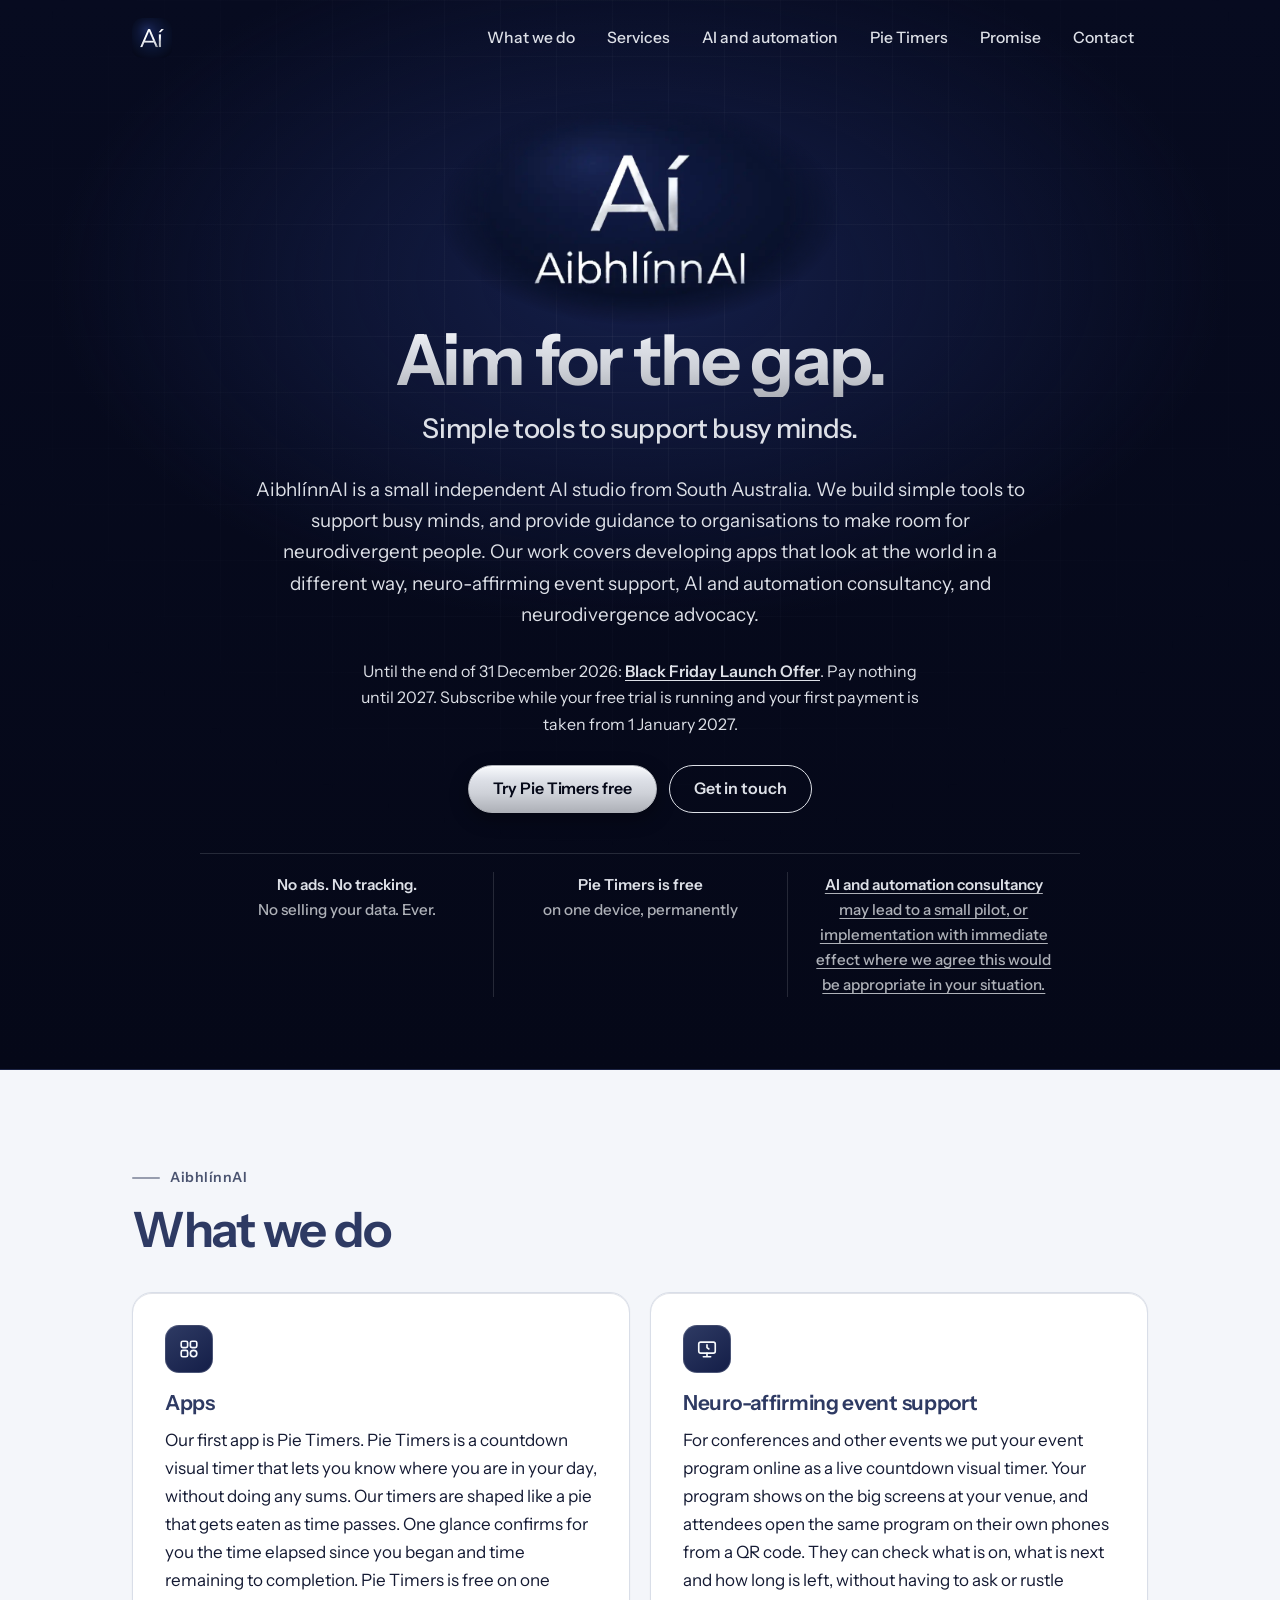
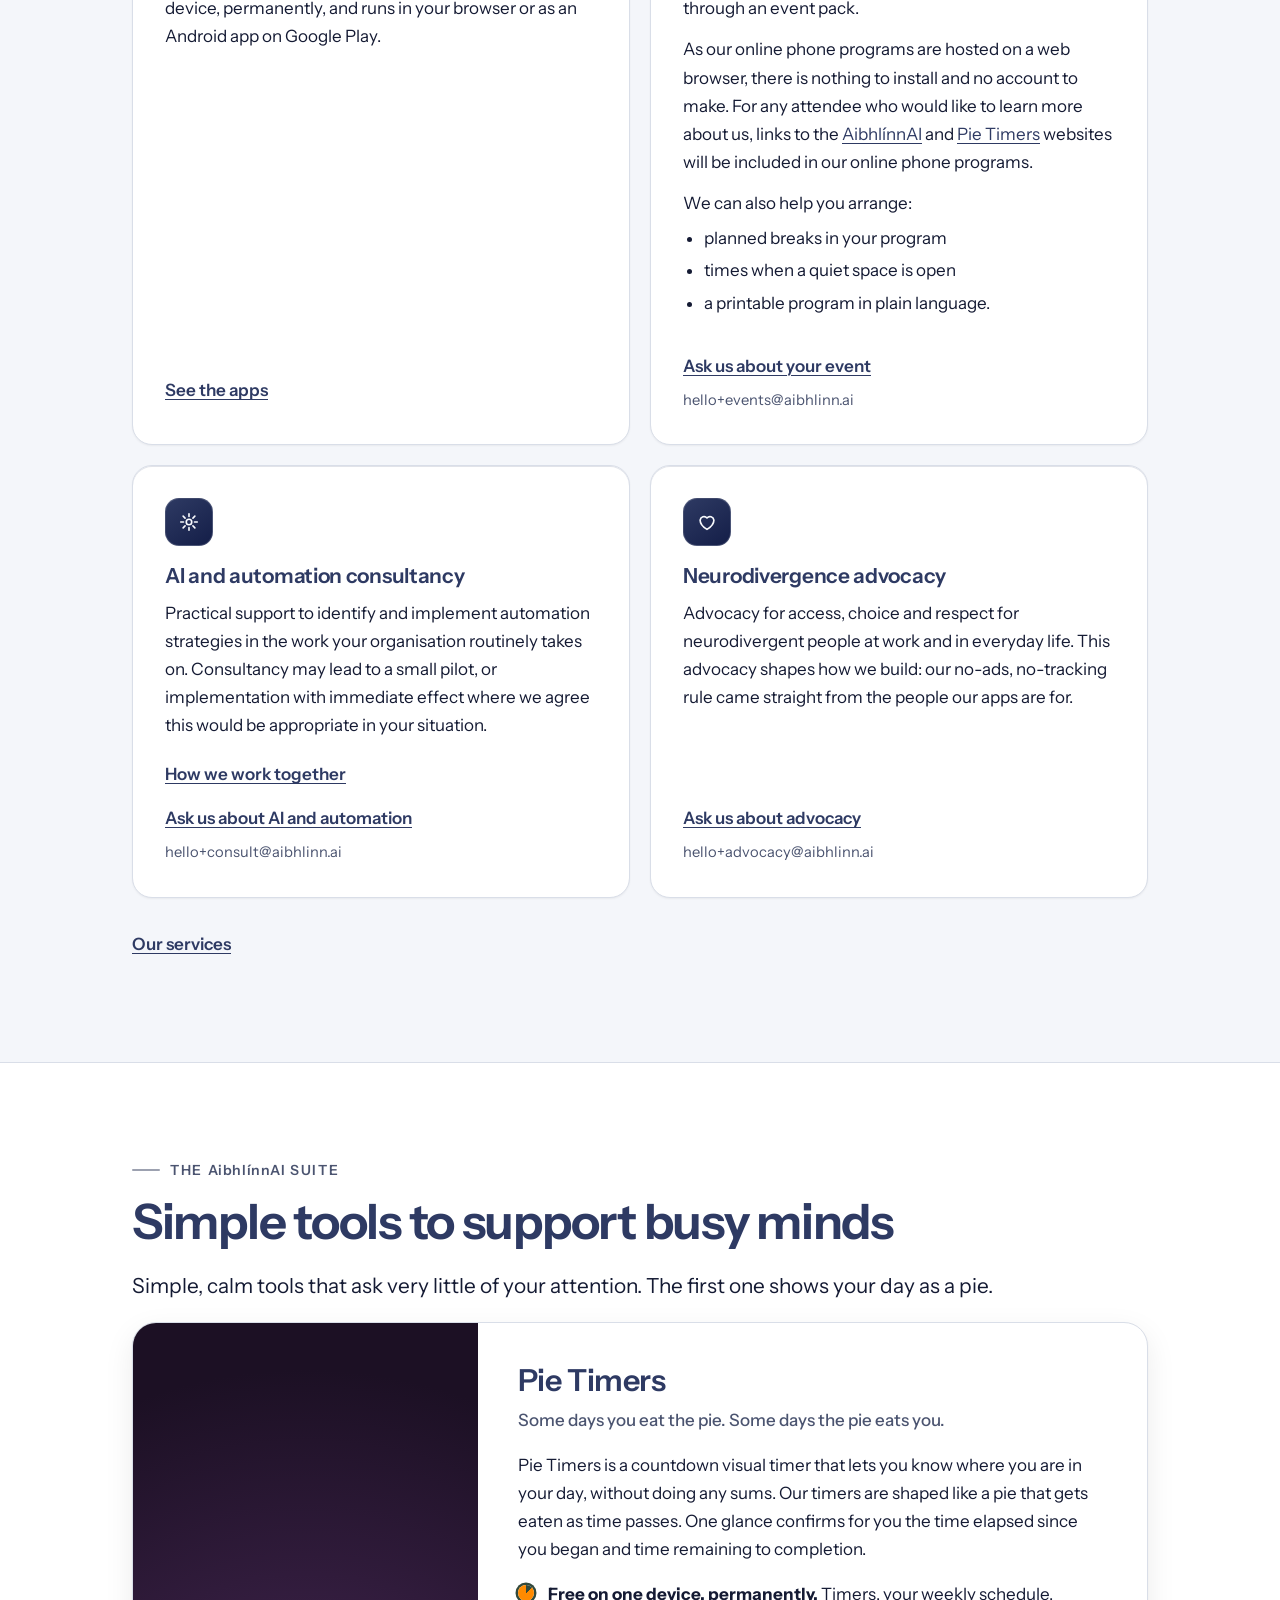
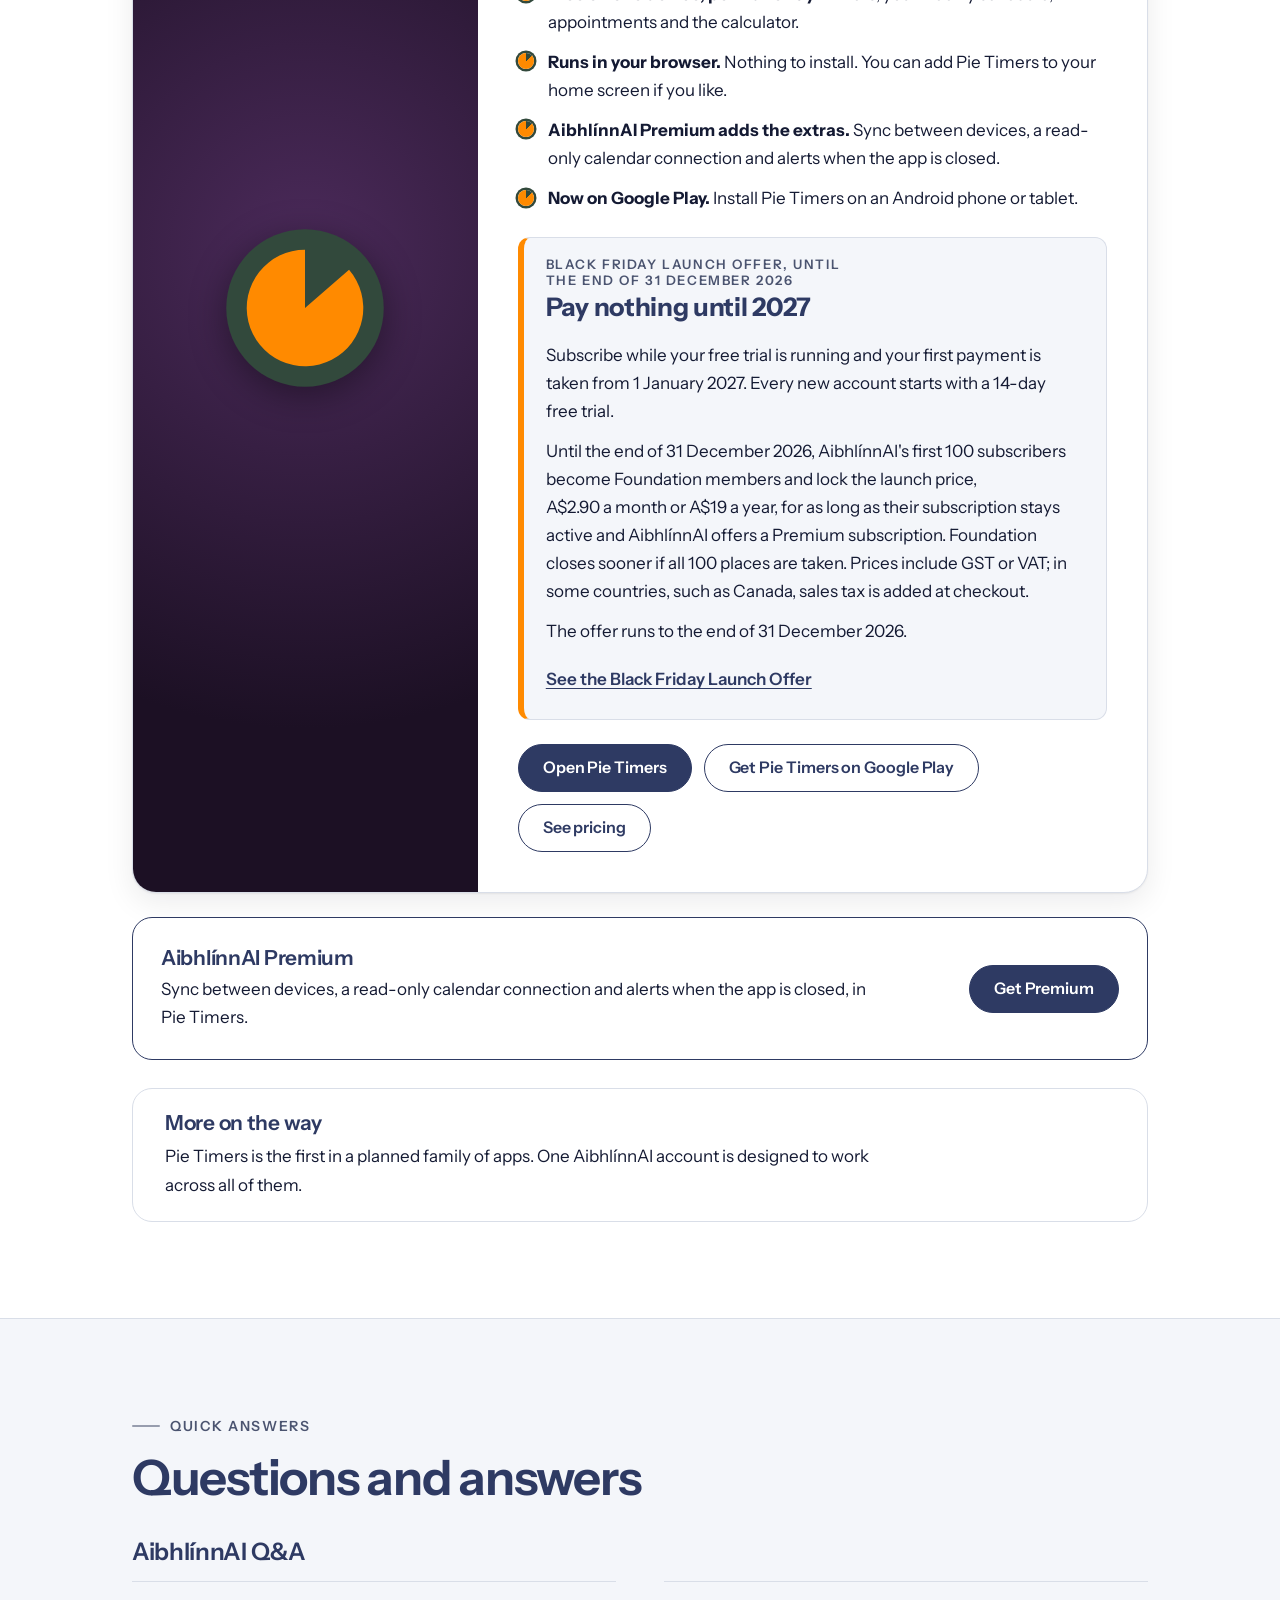
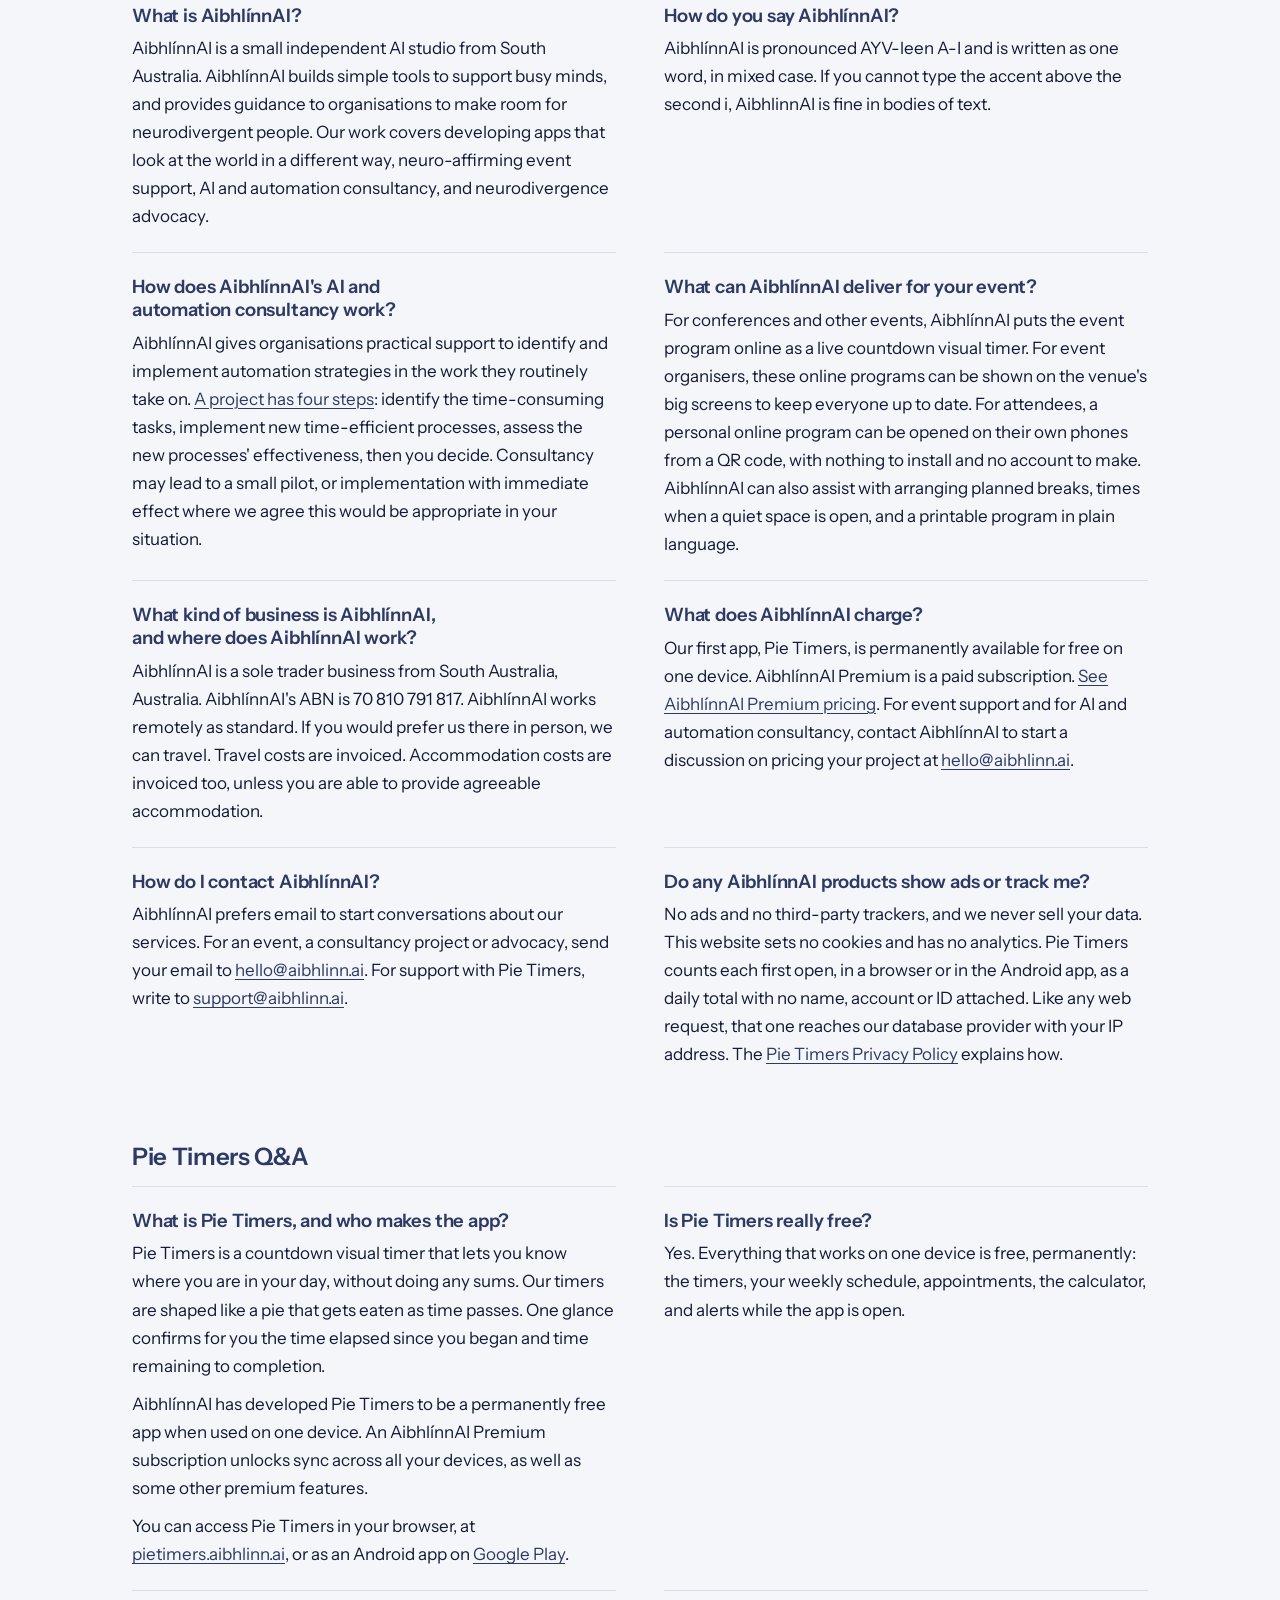
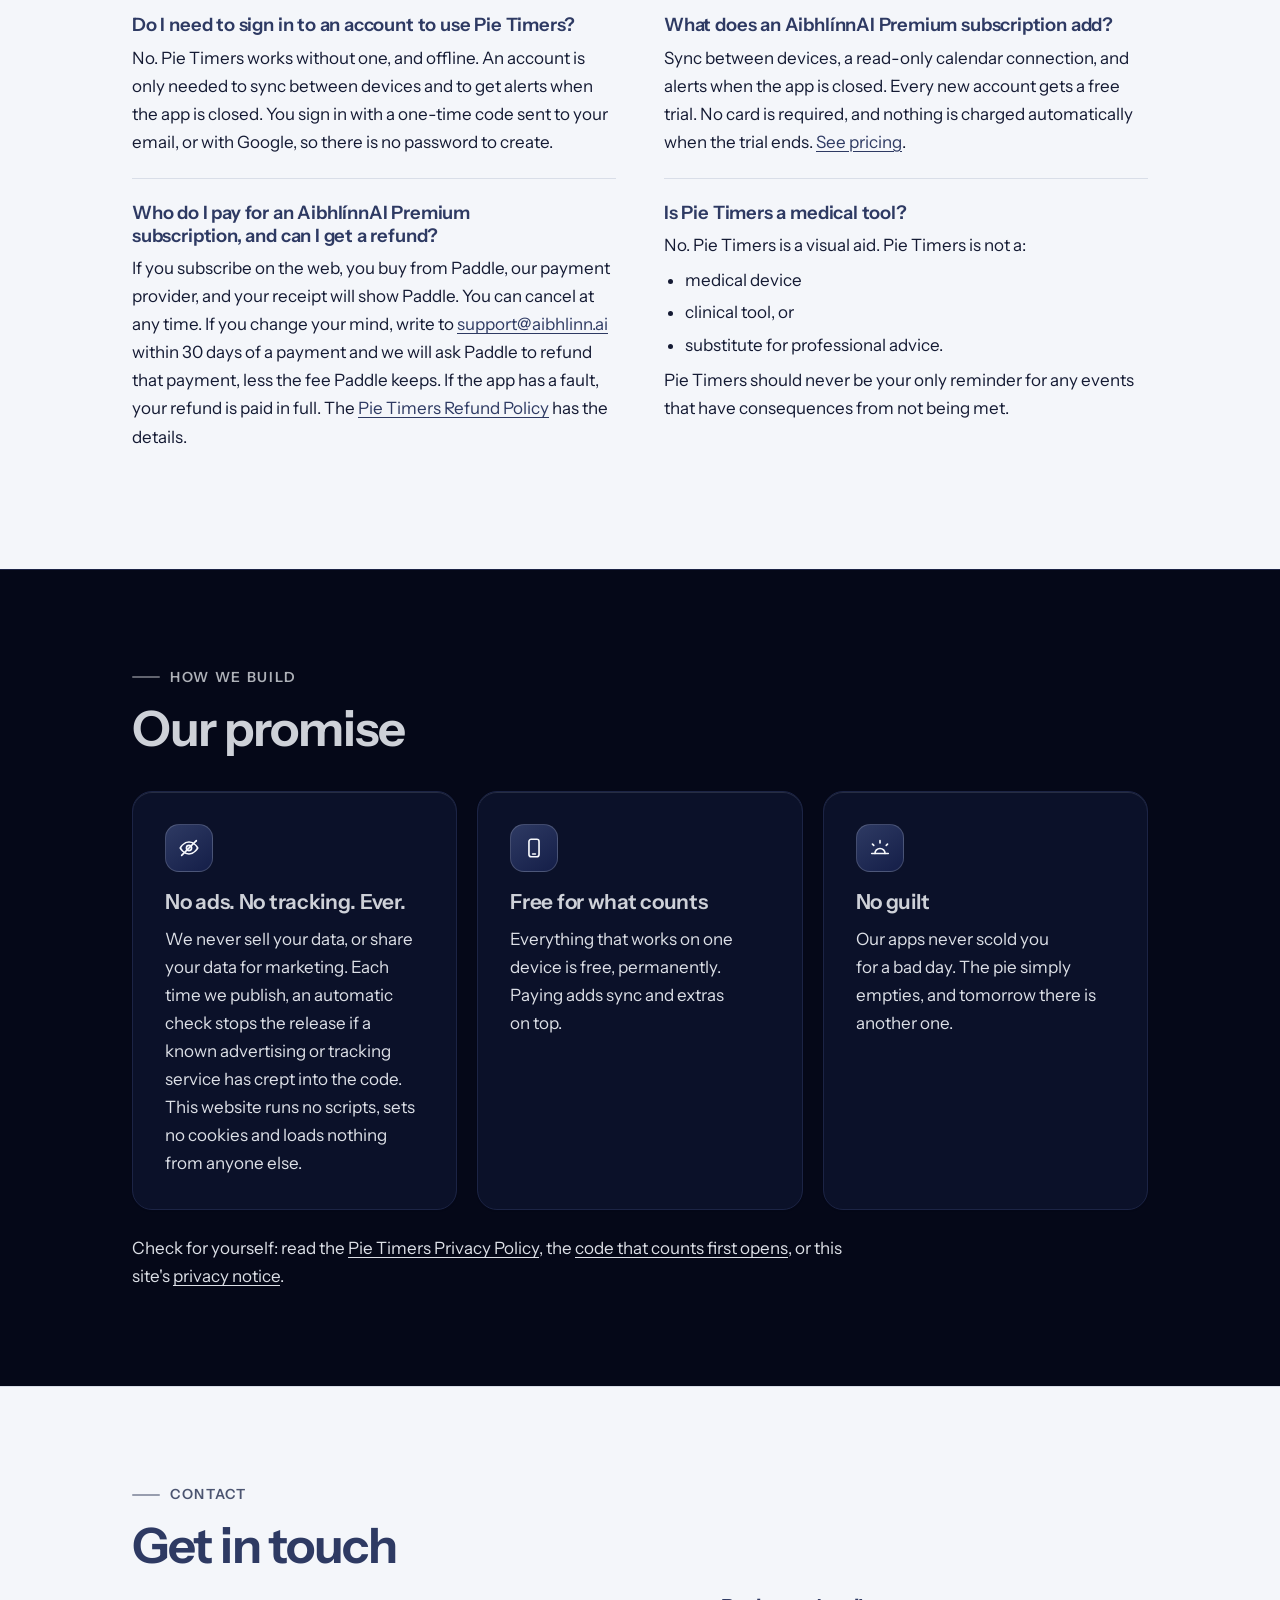
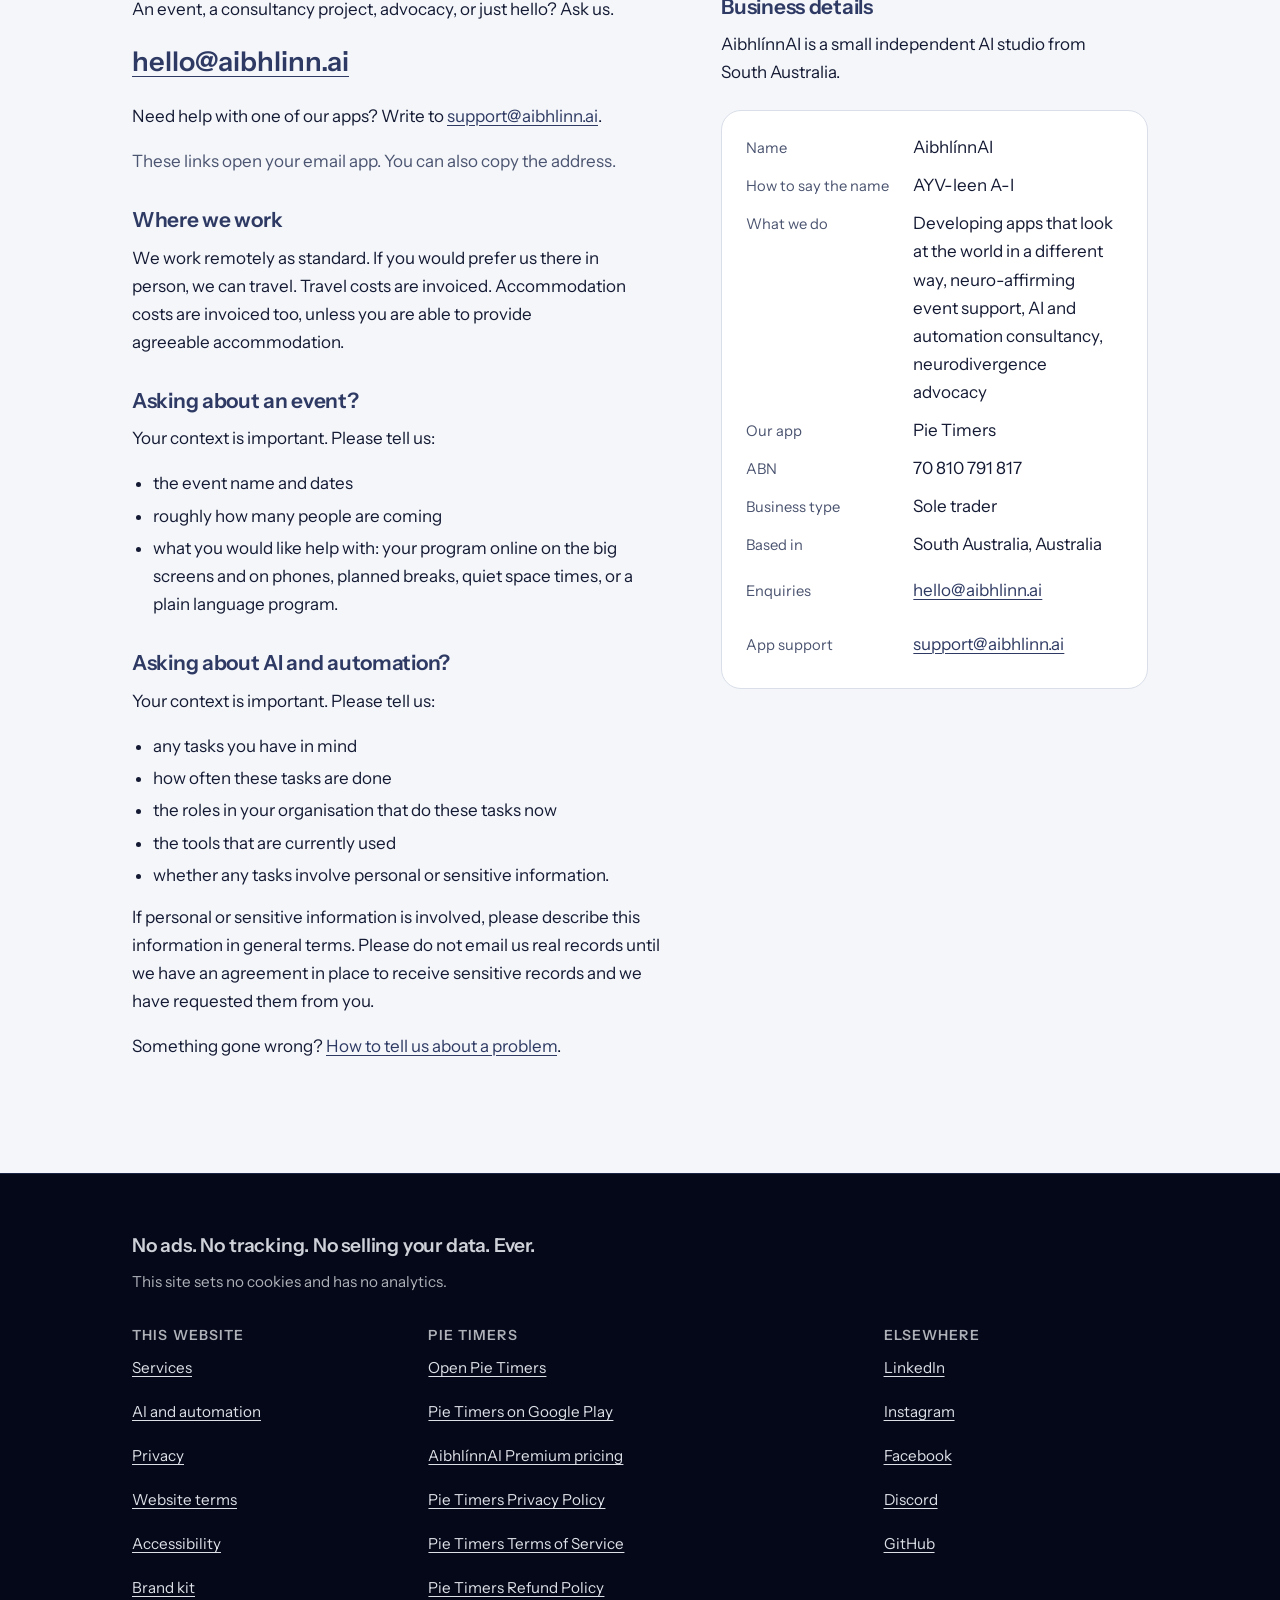
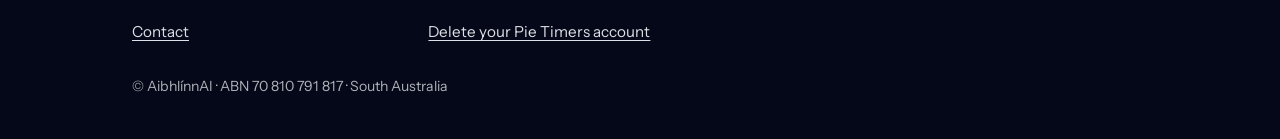
==== commit 8af78c1e: "Reset: fixes from review before publishing - Home Q&A refund answer, visible and in the FAQ data, no" ====
--- a/index.html
+++ b/index.html
@@ -225,7 +225,7 @@
           "name": "Who do I pay for an AibhlínnAI Premium subscription, and can I get a refund?",
           "acceptedAnswer": {
             "@type": "Answer",
-            "text": "If you subscribe on the web, you buy from Paddle, our payment provider, and your receipt will show Paddle. You can cancel at any time. If the app has not worked for you, write to support@aibhlinn.ai within 30 days and we will ask Paddle to refund you. The Pie Timers Refund Policy has the details."
+            "text": "If you subscribe on the web, you buy from Paddle, our payment provider, and your receipt will show Paddle. You can cancel at any time. If you change your mind, write to support@aibhlinn.ai within 30 days of a payment and we will ask Paddle to refund that payment, less the fee Paddle keeps. If the app has a fault, your refund is paid in full. The Pie Timers Refund Policy has the details."
           }
         },
         {
@@ -387,7 +387,7 @@
   <!-- The standing rule for this section, with or without an offer:
        outside an offer, no prices and no dates. Both live in several
        places that must move together (see CLAUDE.md in pie-timers-app).
-       Link to pricing.html instead of quoting a price. -->
+       Link to https://premium.aibhlinn.ai instead of quoting a price. -->
   <section class="section section--alt" id="apps" aria-labelledby="apps-title">
     <div class="wrap">
       <p class="eyebrow">The <span class="name">AibhlínnAI</span> suite</p>
@@ -560,7 +560,7 @@
         </div>
         <div class="faq-item">
           <h4>Who do I pay for an AibhlínnAI Premium subscription, and can I get a refund?</h4>
-          <p>If you subscribe on the web, you buy from Paddle, our payment provider, and your receipt will show Paddle. You can cancel at any time. If the app has not worked for you, write to <a href="mailto:support@aibhlinn.ai">support@aibhlinn.ai</a> within 30 days and we will ask Paddle to refund you. The <a href="https://pietimers.aibhlinn.ai/terms.html#refunds">Pie Timers Refund Policy</a> has the details.</p>
+          <p>If you subscribe on the web, you buy from Paddle, our payment provider, and your receipt will show Paddle. You can cancel at any time. If you change your mind, write to <a href="mailto:support@aibhlinn.ai">support@aibhlinn.ai</a> within 30 days of a payment and we will ask Paddle to refund that payment, less the fee Paddle keeps. If the app has a fault, your refund is paid in full. The <a href="https://pietimers.aibhlinn.ai/terms.html#refunds">Pie Timers Refund Policy</a> has the details.</p>
         </div>
         <div class="faq-item">
           <h4>Is Pie Timers a medical tool?</h4>
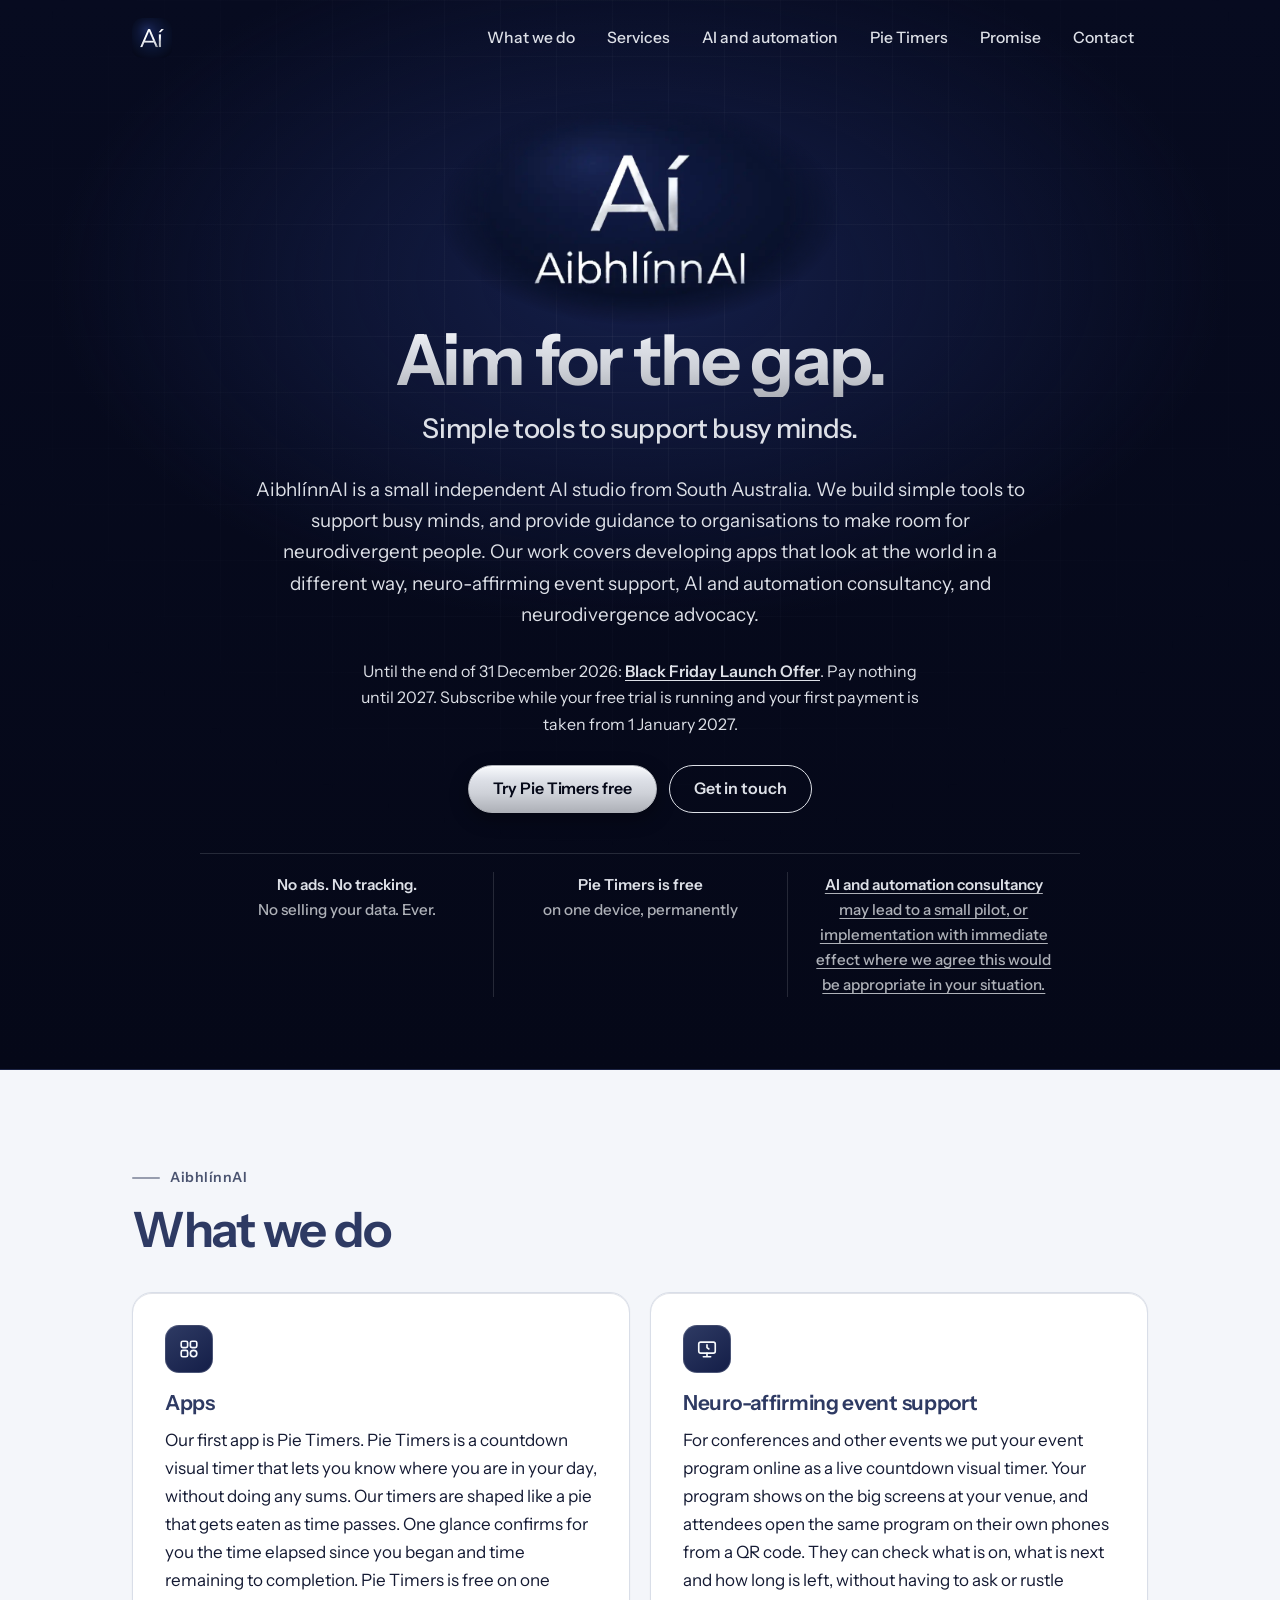
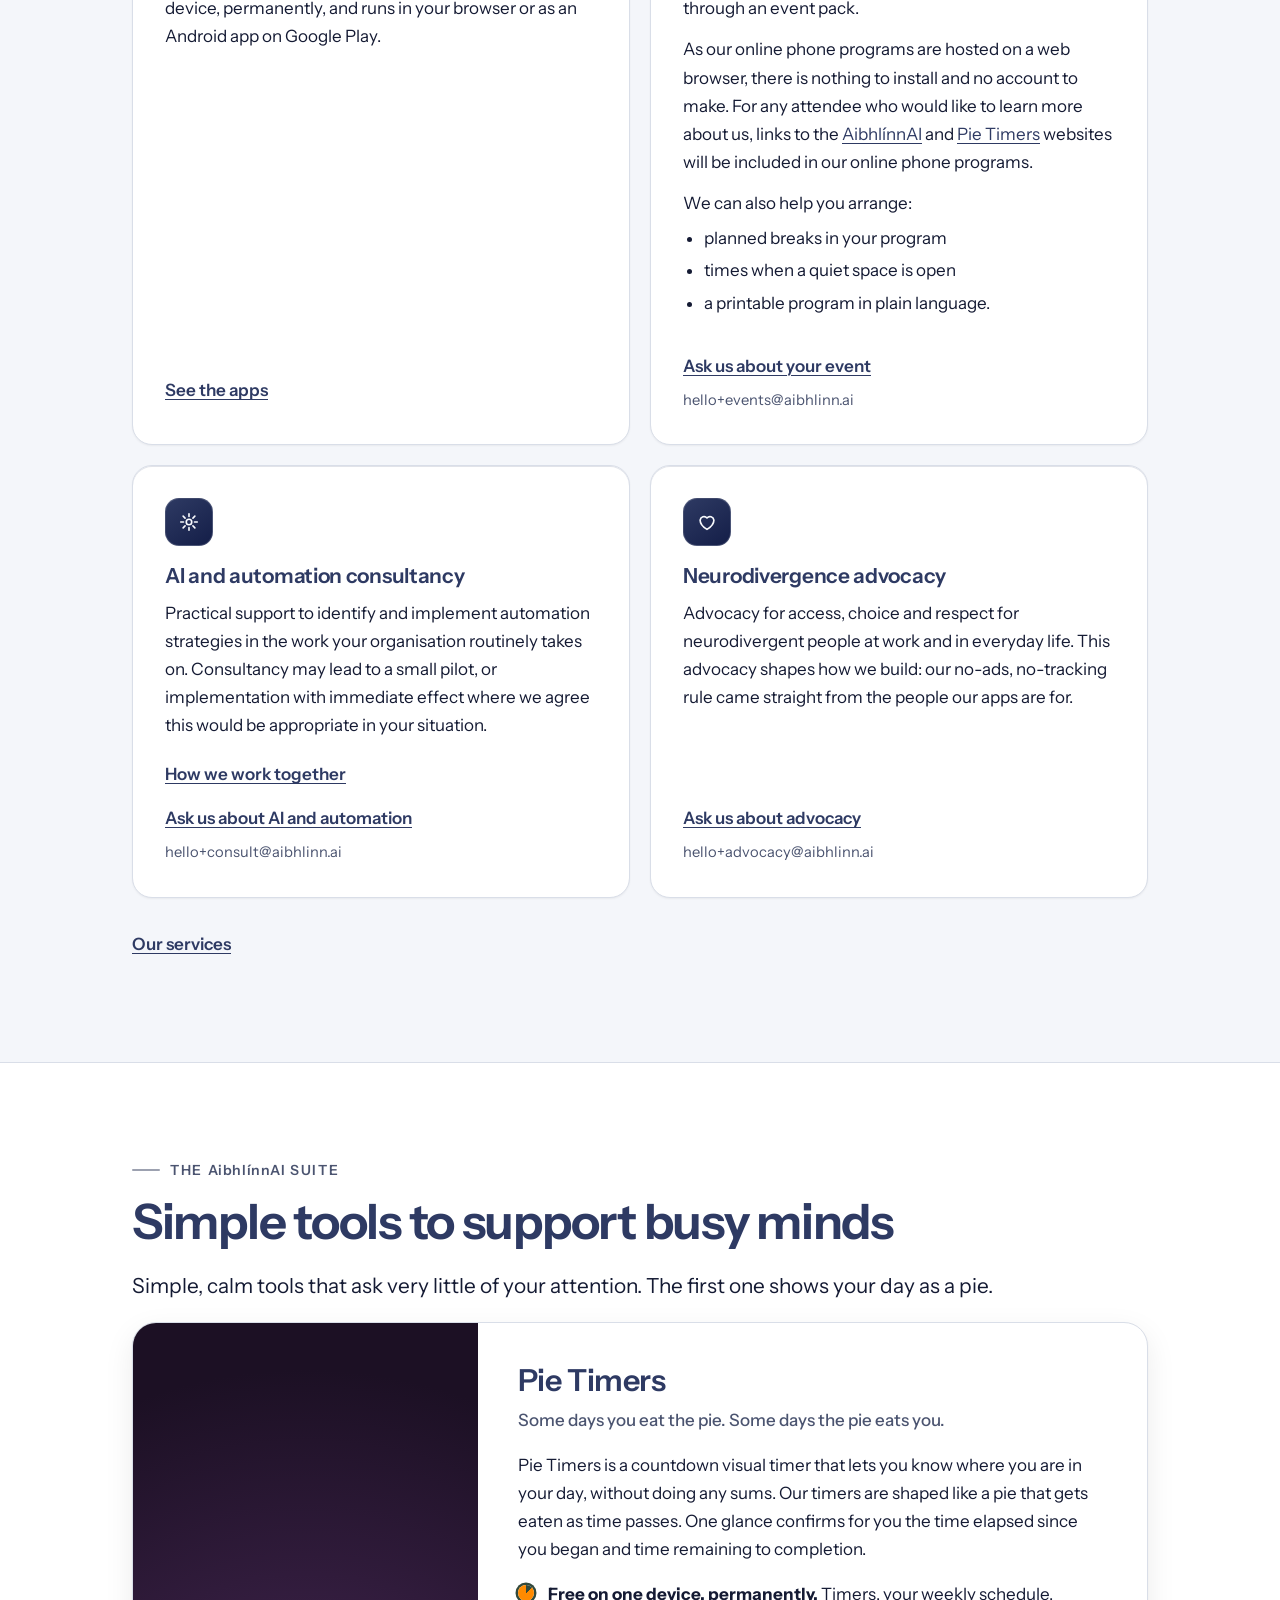
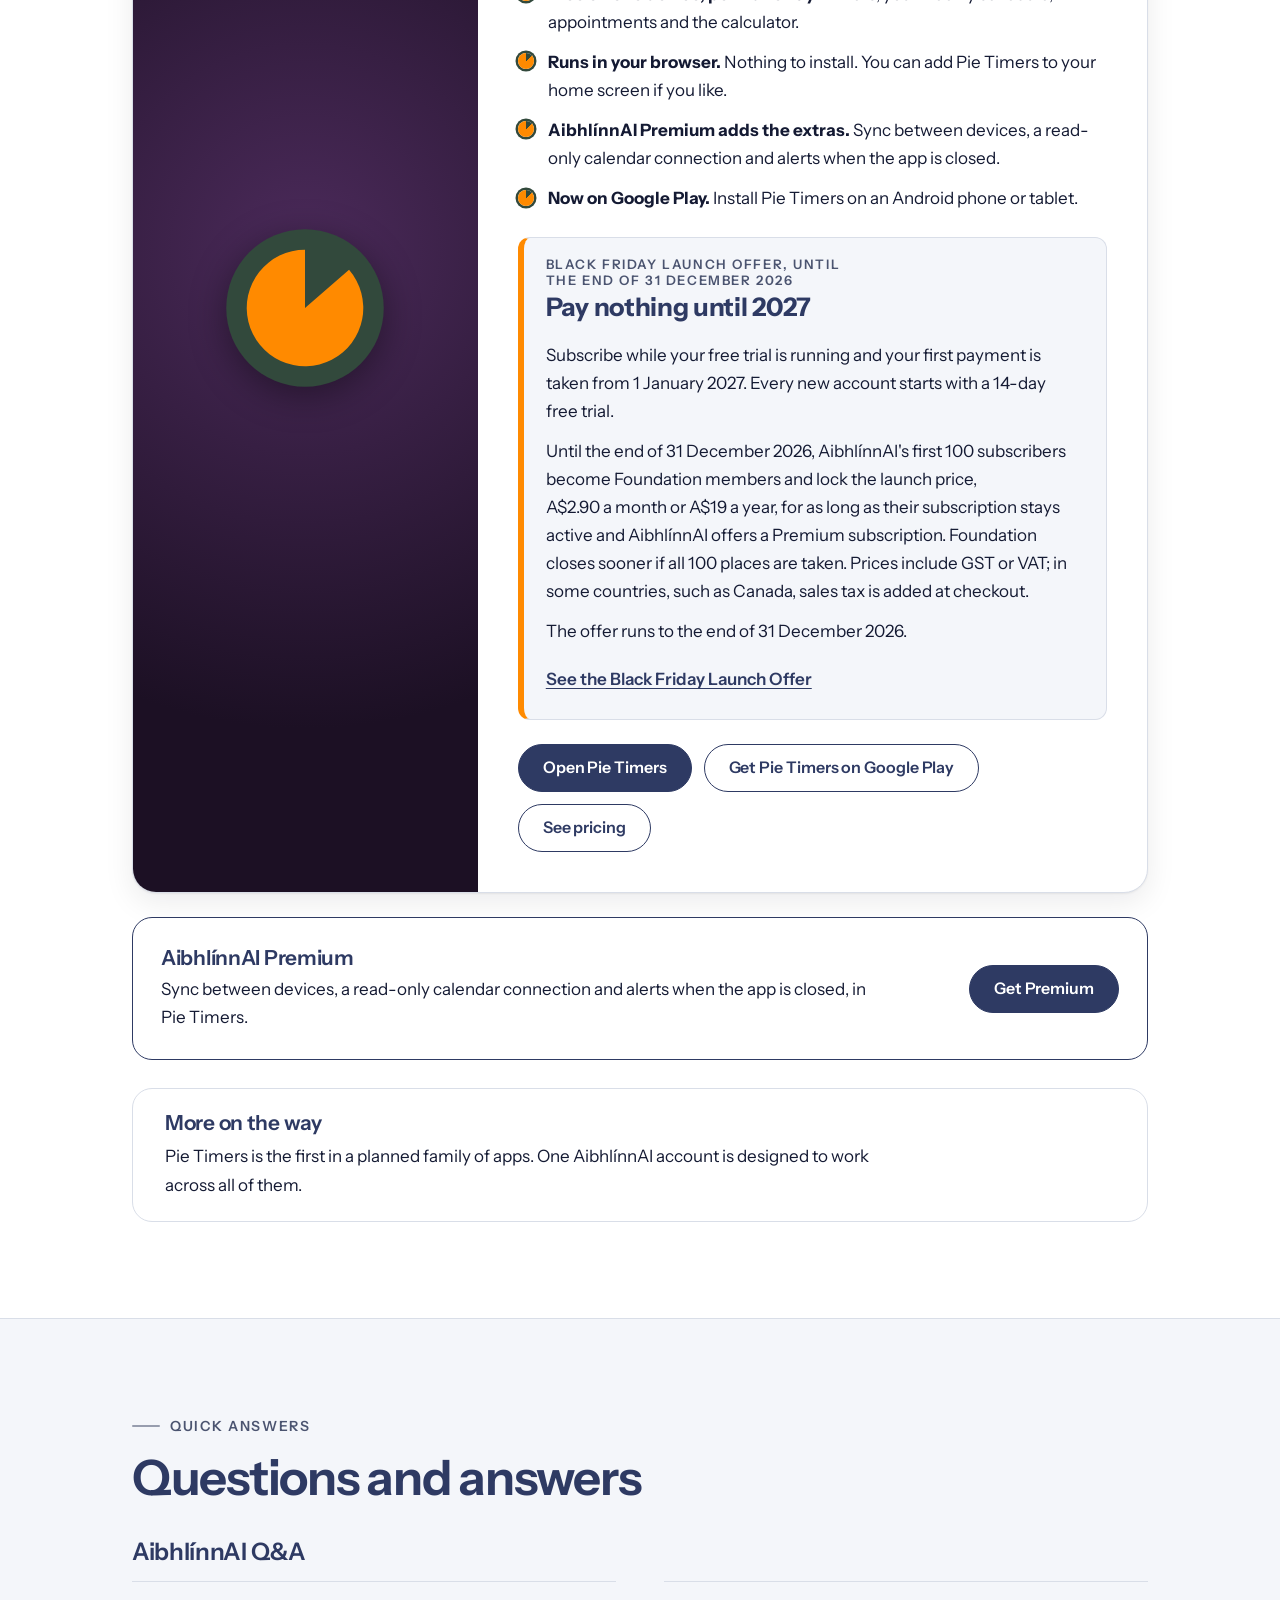
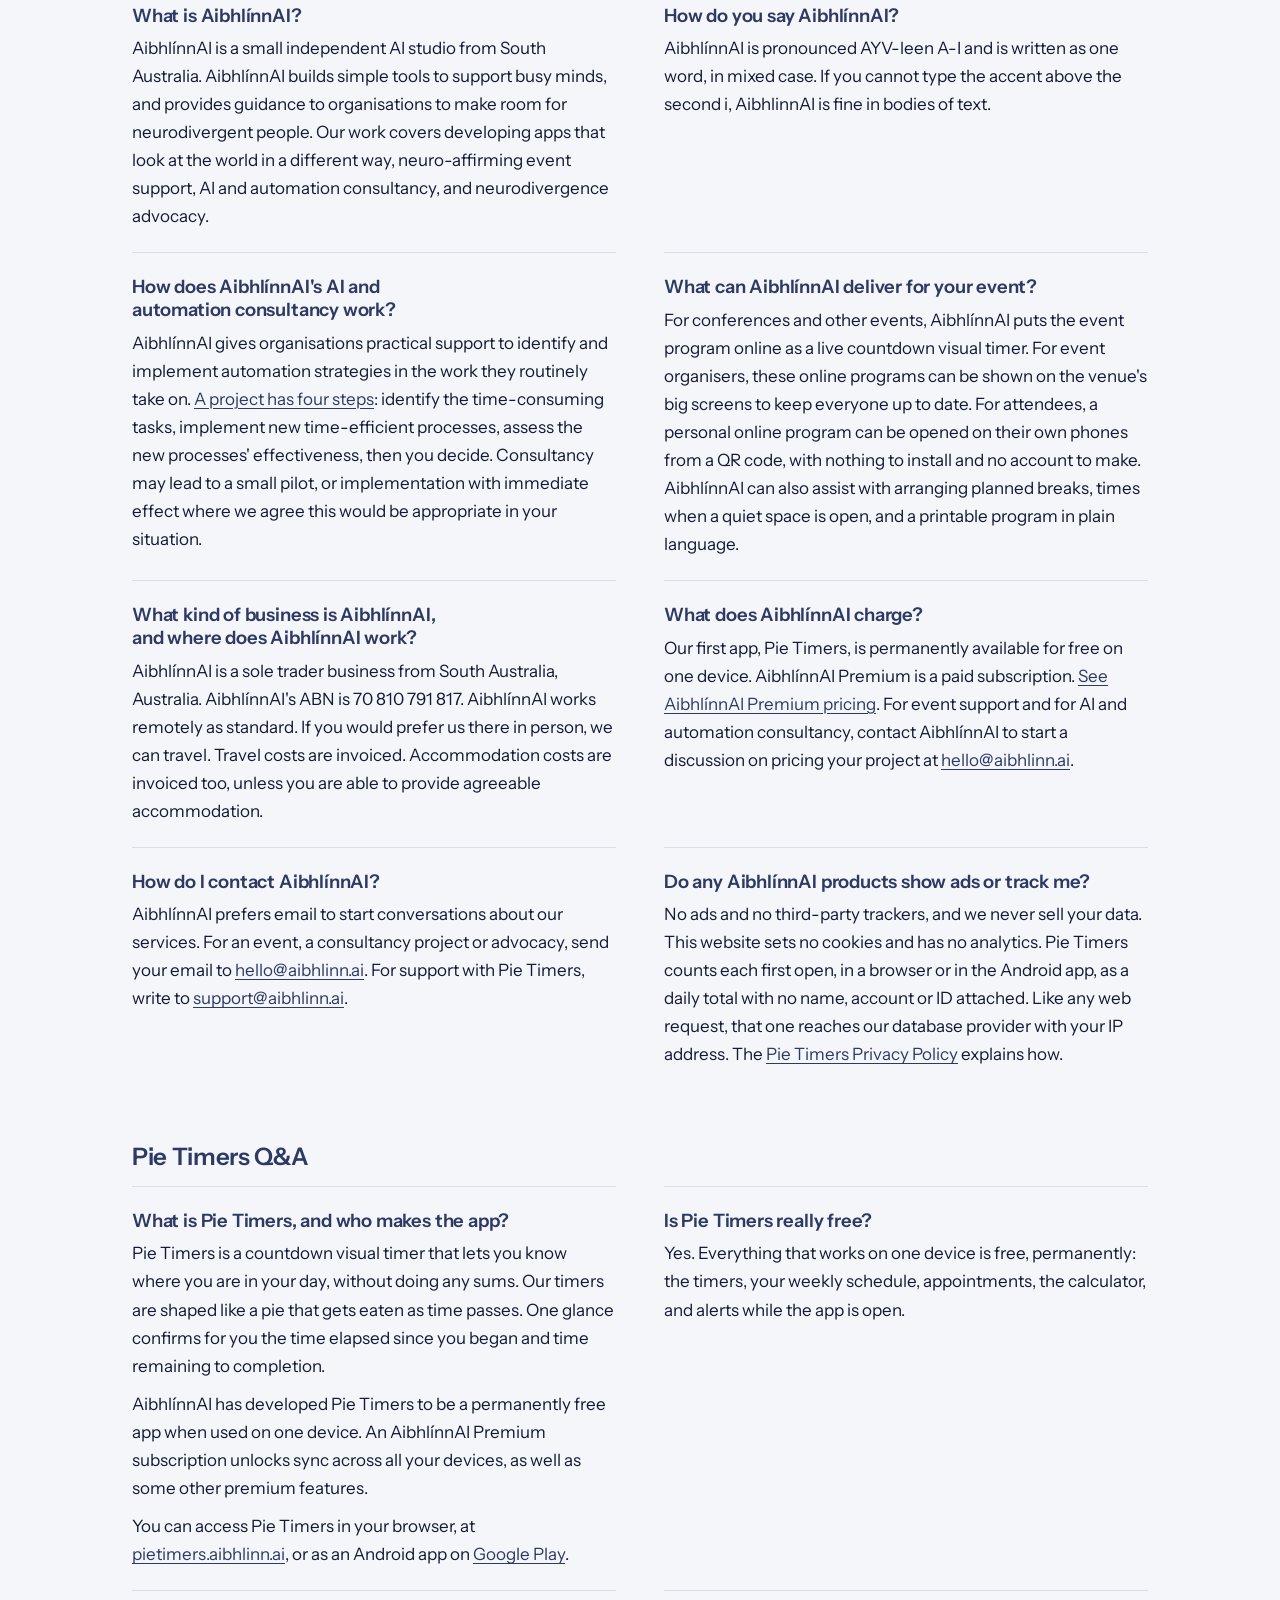
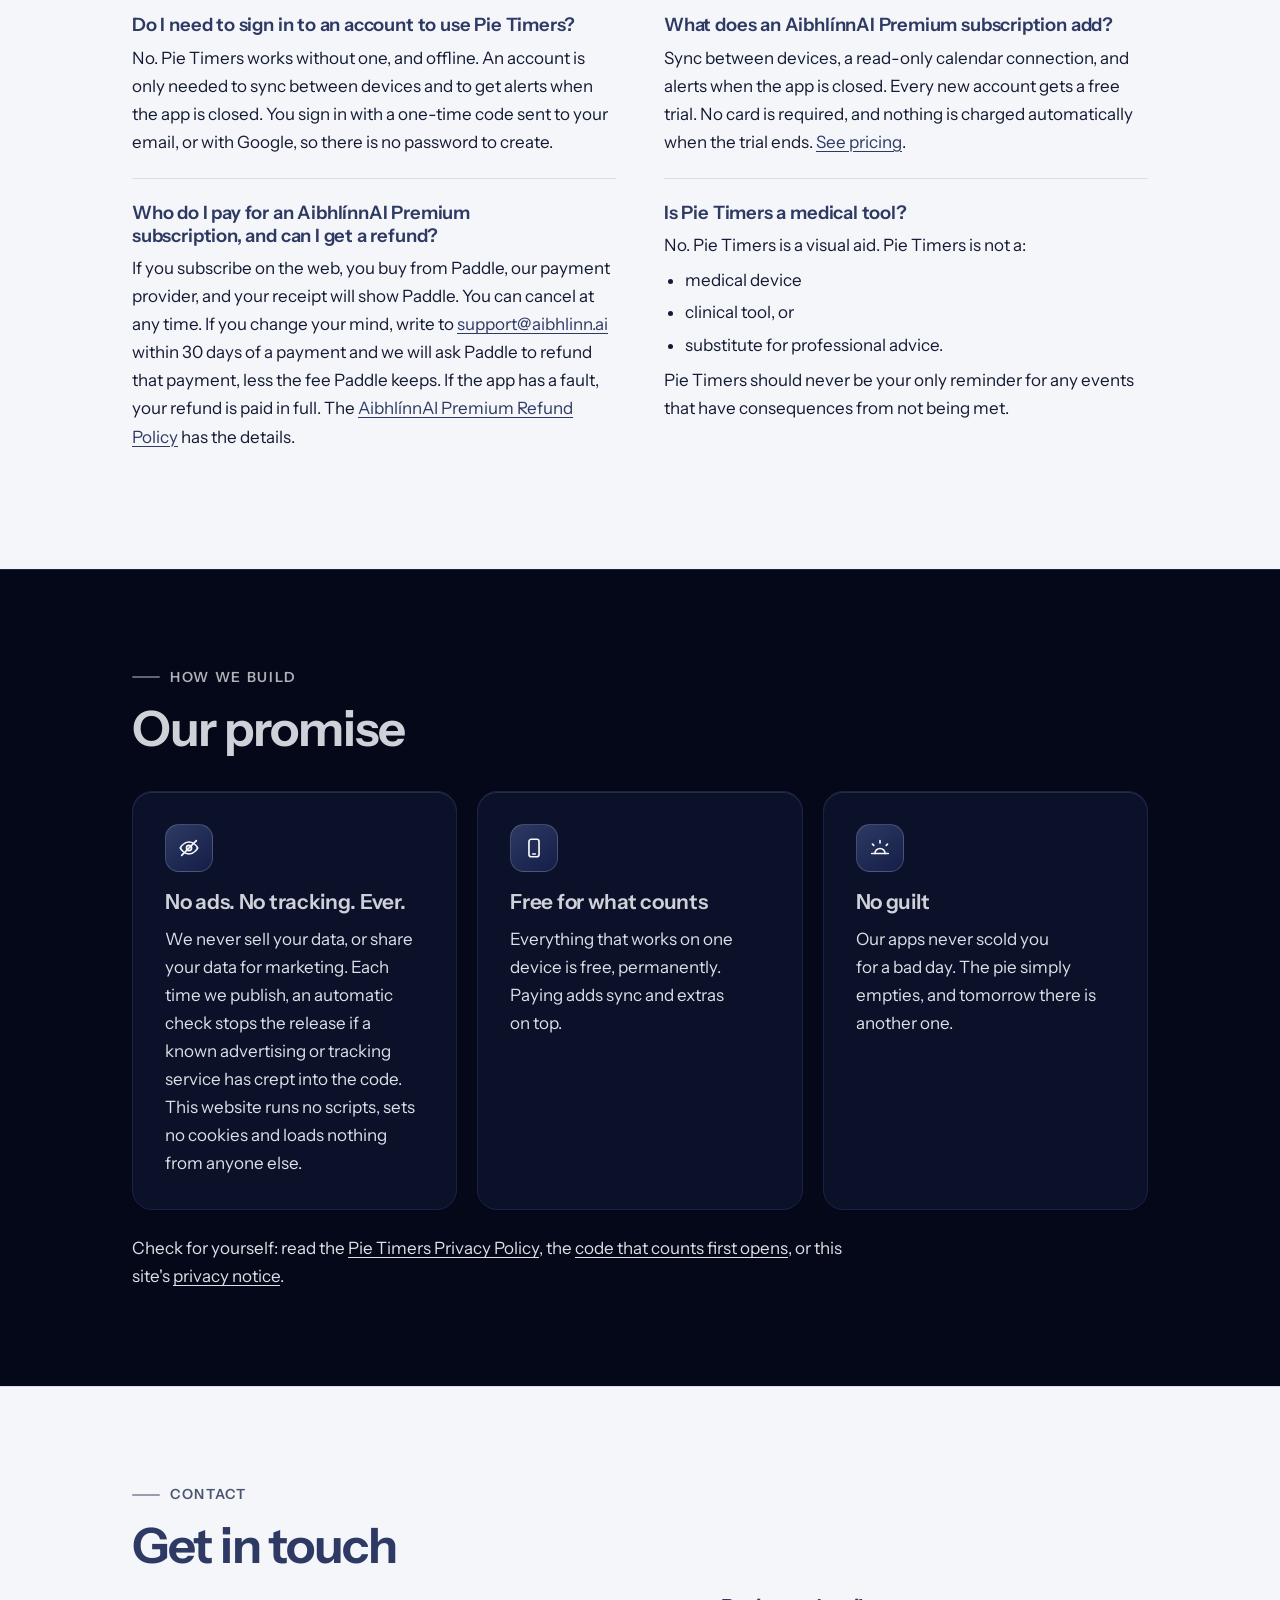
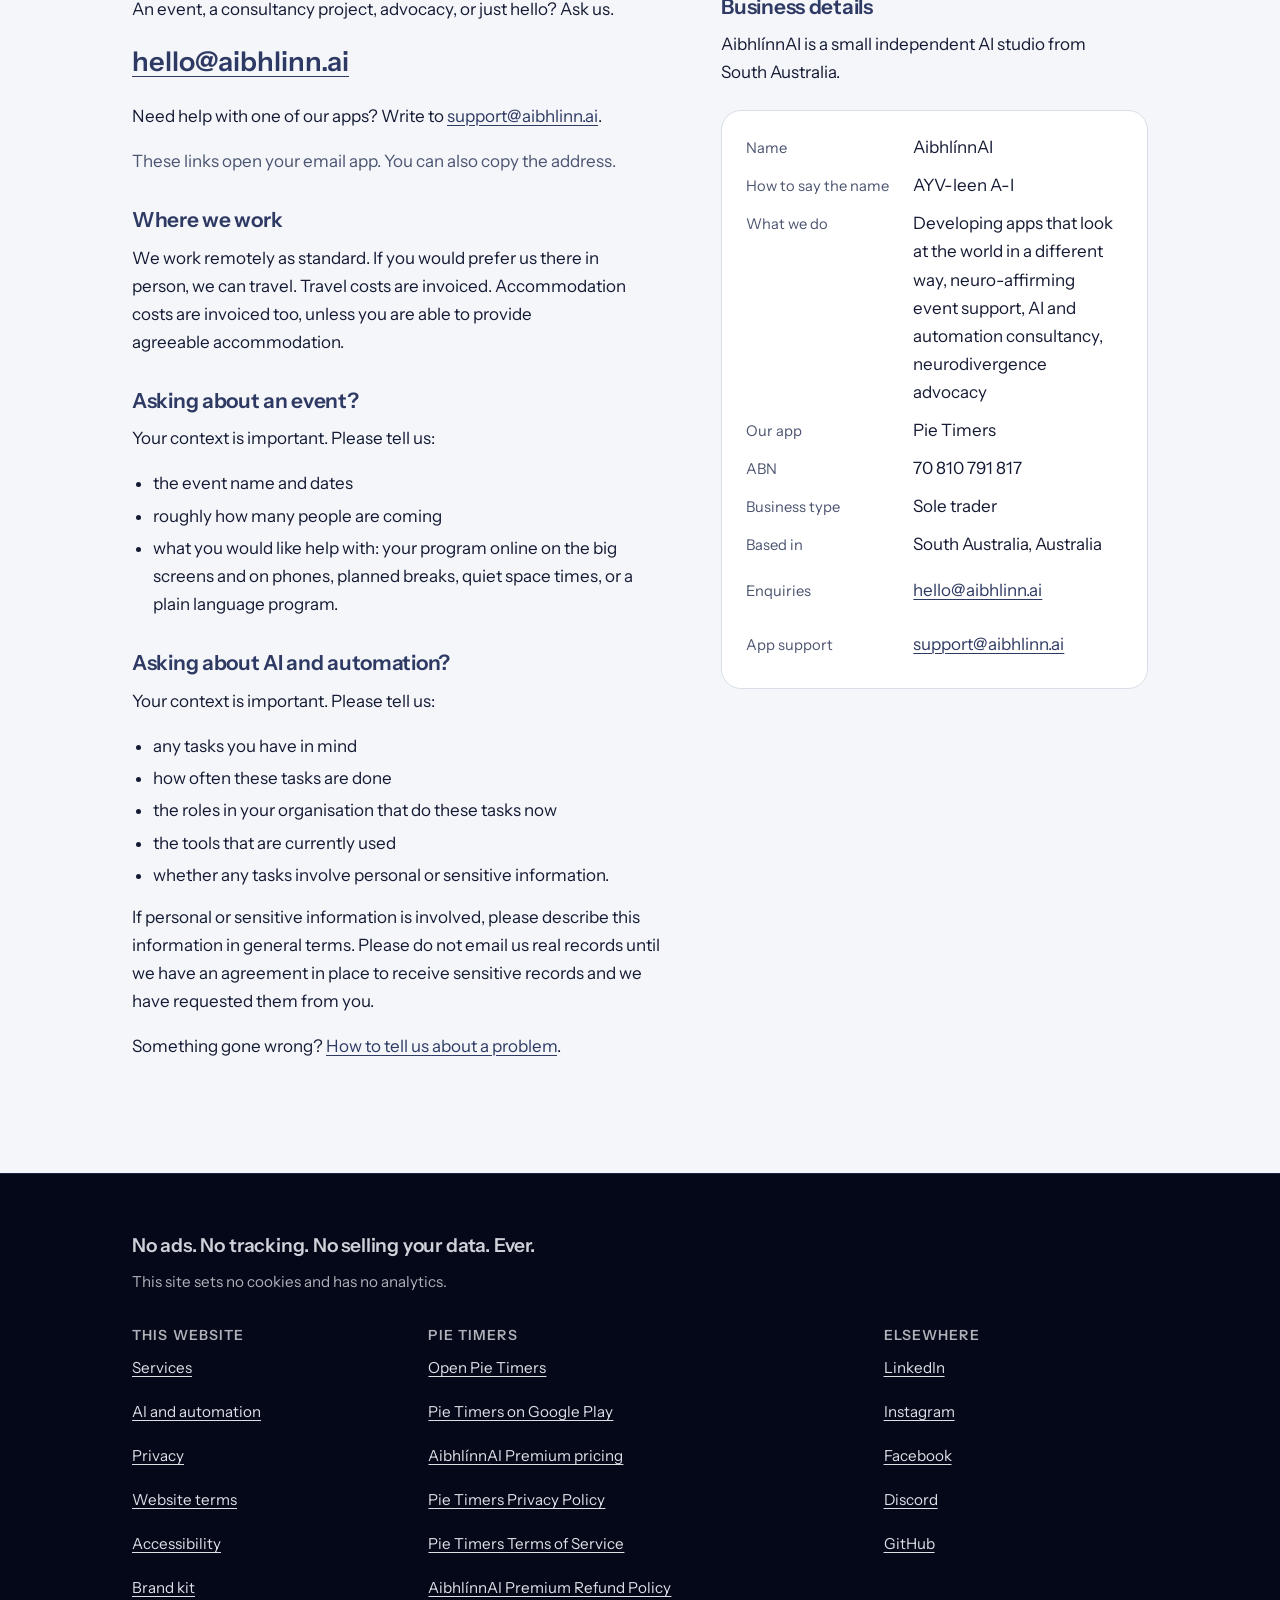
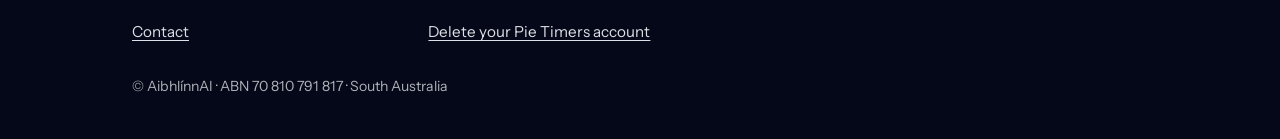
==== commit 552541bd: "Match the privacy notice and terms to the reviewed wording - Privacy: plainer short-version line, "p" ====
--- a/index.html
+++ b/index.html
@@ -225,7 +225,7 @@
           "name": "Who do I pay for an AibhlínnAI Premium subscription, and can I get a refund?",
           "acceptedAnswer": {
             "@type": "Answer",
-            "text": "If you subscribe on the web, you buy from Paddle, our payment provider, and your receipt will show Paddle. You can cancel at any time. If you change your mind, write to support@aibhlinn.ai within 30 days of a payment and we will ask Paddle to refund that payment, less the fee Paddle keeps. If the app has a fault, your refund is paid in full. The Pie Timers Refund Policy has the details."
+            "text": "If you subscribe on the web, you buy from Paddle, our payment provider, and your receipt will show Paddle. You can cancel at any time. If you change your mind, write to support@aibhlinn.ai within 30 days of a payment and we will ask Paddle to refund that payment, less the fee Paddle keeps. If the app has a fault, your refund is paid in full. The AibhlínnAI Premium Refund Policy has the details."
           }
         },
         {
@@ -560,7 +560,7 @@
         </div>
         <div class="faq-item">
           <h4>Who do I pay for an AibhlínnAI Premium subscription, and can I get a refund?</h4>
-          <p>If you subscribe on the web, you buy from Paddle, our payment provider, and your receipt will show Paddle. You can cancel at any time. If you change your mind, write to <a href="mailto:support@aibhlinn.ai">support@aibhlinn.ai</a> within 30 days of a payment and we will ask Paddle to refund that payment, less the fee Paddle keeps. If the app has a fault, your refund is paid in full. The <a href="https://pietimers.aibhlinn.ai/terms.html#refunds">Pie Timers Refund Policy</a> has the details.</p>
+          <p>If you subscribe on the web, you buy from Paddle, our payment provider, and your receipt will show Paddle. You can cancel at any time. If you change your mind, write to <a href="mailto:support@aibhlinn.ai">support@aibhlinn.ai</a> within 30 days of a payment and we will ask Paddle to refund that payment, less the fee Paddle keeps. If the app has a fault, your refund is paid in full. The <a href="https://pietimers.aibhlinn.ai/terms.html#refunds">AibhlínnAI Premium Refund Policy</a> has the details.</p>
         </div>
         <div class="faq-item">
           <h4>Is Pie Timers a medical tool?</h4>
@@ -706,7 +706,7 @@
           <li><a href="https://premium.aibhlinn.ai/">AibhlínnAI Premium pricing</a></li>
           <li><a href="https://pietimers.aibhlinn.ai/privacy.html">Pie Timers Privacy Policy</a></li>
           <li><a href="https://pietimers.aibhlinn.ai/terms.html">Pie Timers Terms of Service</a></li>
-          <li><a href="https://pietimers.aibhlinn.ai/terms.html#refunds">Pie Timers Refund Policy</a></li>
+          <li><a href="https://pietimers.aibhlinn.ai/terms.html#refunds">AibhlínnAI Premium Refund Policy</a></li>
           <li><a href="https://pietimers.aibhlinn.ai/privacy.html#delete">Delete your Pie Timers account</a></li>
         </ul>
       </nav>
